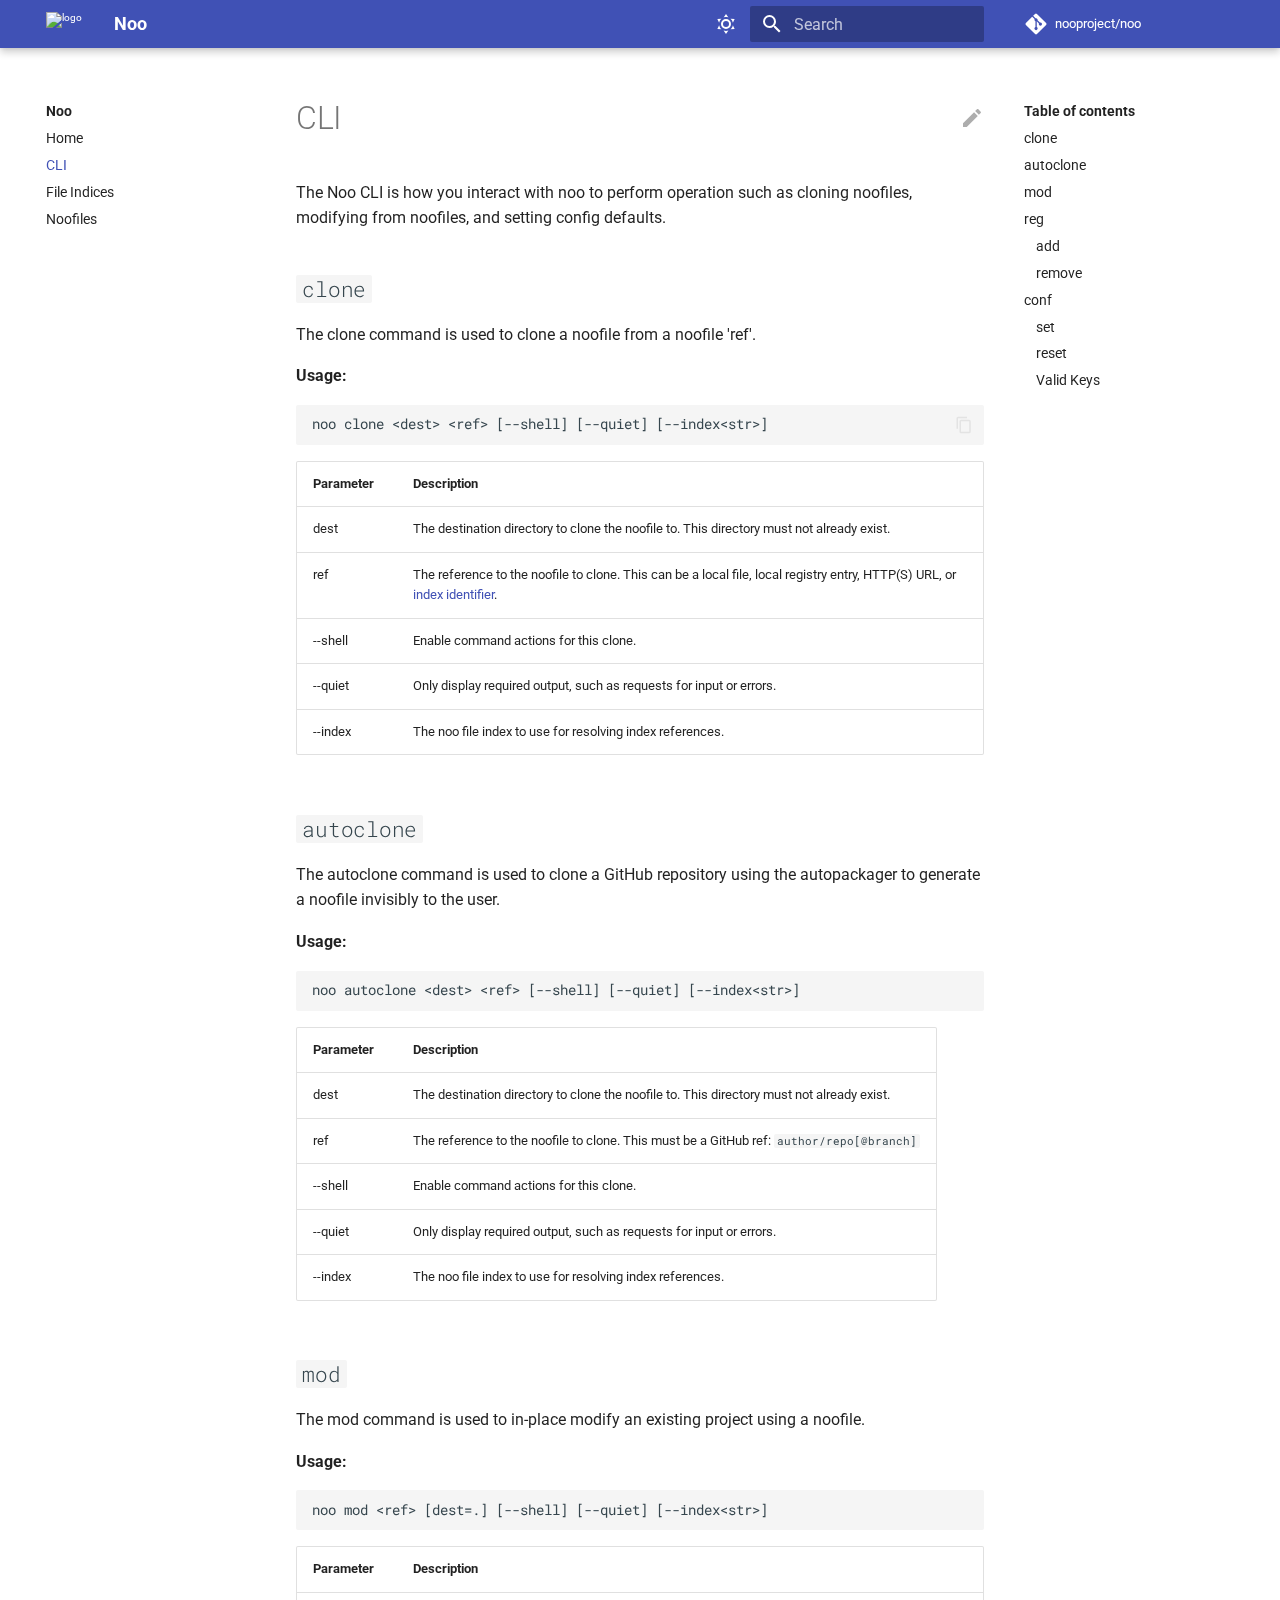
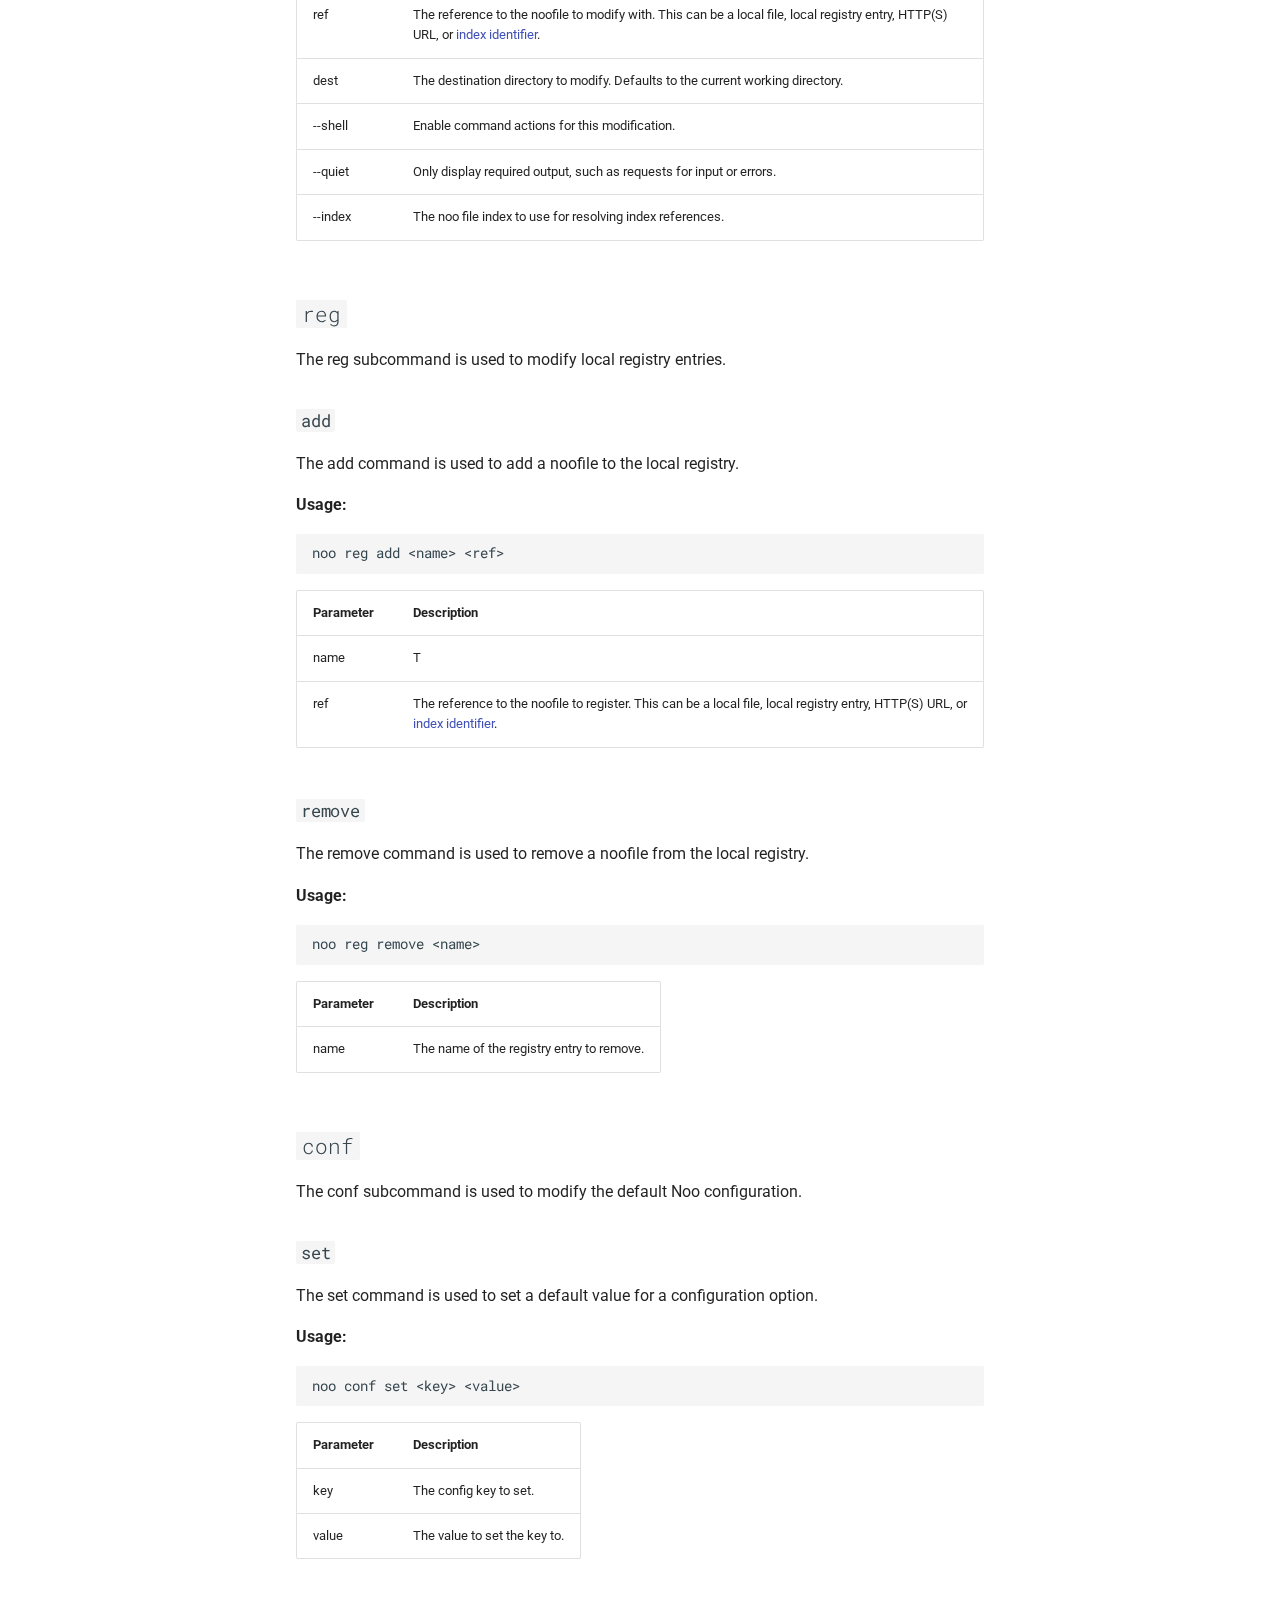
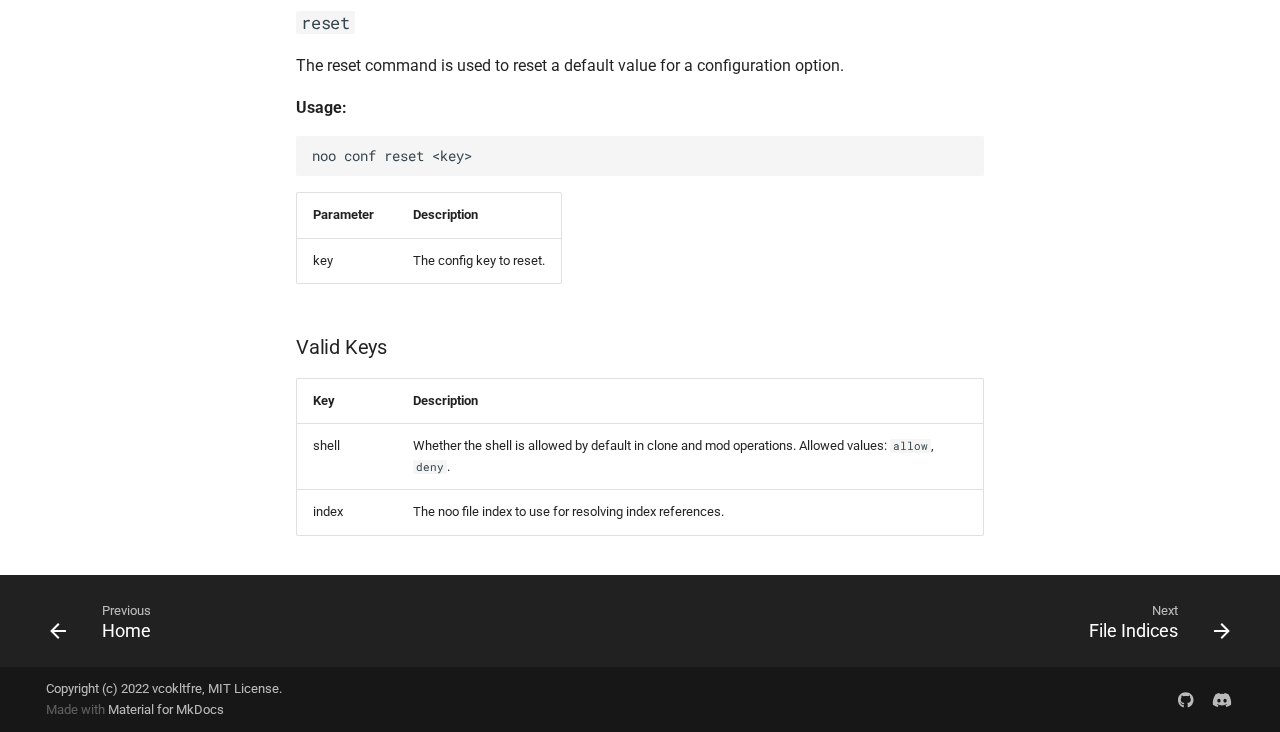
==== cli/index.html @ 7c22ee0c "Deployed 2286187 with MkDocs version: 1.3.0" ====
<!doctype html>
<html lang="en" class="no-js">
  <head>
    
      <meta charset="utf-8">
      <meta name="viewport" content="width=device-width,initial-scale=1">
      
        <meta name="description" content="Easily create new projects from template repositories.">
      
      
      
        <link rel="canonical" href="https://nooproject.dev/cli/">
      
      <link rel="icon" href="../assets/noo.png">
      <meta name="generator" content="mkdocs-1.3.0, mkdocs-material-8.2.13">
    
    
      
        <title>CLI - Noo</title>
      
    
    
      <link rel="stylesheet" href="../assets/stylesheets/main.e411adfe.min.css">
      
        
        <link rel="stylesheet" href="../assets/stylesheets/palette.cc9b2e1e.min.css">
        
      
    
    
    
      
        
        
        <link rel="preconnect" href="https://fonts.gstatic.com" crossorigin>
        <link rel="stylesheet" href="https://fonts.googleapis.com/css?family=Roboto:300,300i,400,400i,700,700i%7CRoboto+Mono:400,400i,700,700i&display=fallback">
        <style>:root{--md-text-font:"Roboto";--md-code-font:"Roboto Mono"}</style>
      
    
    
      <link rel="stylesheet" href="../styles/light.css">
    
      <link rel="stylesheet" href="../styles/dark.css">
    
      <link rel="stylesheet" href="../styles/common.css">
    
    <script>__md_scope=new URL("..",location),__md_get=(e,_=localStorage,t=__md_scope)=>JSON.parse(_.getItem(t.pathname+"."+e)),__md_set=(e,_,t=localStorage,a=__md_scope)=>{try{t.setItem(a.pathname+"."+e,JSON.stringify(_))}catch(e){}}</script>
    
      

    
    
  </head>
  
  
    
    
      
    
    
    
    
    <body dir="ltr" data-md-color-scheme="light" data-md-color-primary="" data-md-color-accent="">
  
    
    
      <script>var palette=__md_get("__palette");if(palette&&"object"==typeof palette.color)for(var key of Object.keys(palette.color))document.body.setAttribute("data-md-color-"+key,palette.color[key])</script>
    
    <input class="md-toggle" data-md-toggle="drawer" type="checkbox" id="__drawer" autocomplete="off">
    <input class="md-toggle" data-md-toggle="search" type="checkbox" id="__search" autocomplete="off">
    <label class="md-overlay" for="__drawer"></label>
    <div data-md-component="skip">
      
        
        <a href="#cli" class="md-skip">
          Skip to content
        </a>
      
    </div>
    <div data-md-component="announce">
      
    </div>
    
    
      

<header class="md-header" data-md-component="header">
  <nav class="md-header__inner md-grid" aria-label="Header">
    <a href=".." title="Noo" class="md-header__button md-logo" aria-label="Noo" data-md-component="logo">
      
  <img src="../assets/noo.png" alt="logo">

    </a>
    <label class="md-header__button md-icon" for="__drawer">
      <svg xmlns="http://www.w3.org/2000/svg" viewBox="0 0 24 24"><path d="M3 6h18v2H3V6m0 5h18v2H3v-2m0 5h18v2H3v-2Z"/></svg>
    </label>
    <div class="md-header__title" data-md-component="header-title">
      <div class="md-header__ellipsis">
        <div class="md-header__topic">
          <span class="md-ellipsis">
            Noo
          </span>
        </div>
        <div class="md-header__topic" data-md-component="header-topic">
          <span class="md-ellipsis">
            
              CLI
            
          </span>
        </div>
      </div>
    </div>
    
      <form class="md-header__option" data-md-component="palette">
        
          
          
          <input class="md-option" data-md-color-media="(prefers-color-scheme: light)" data-md-color-scheme="light" data-md-color-primary="" data-md-color-accent=""  aria-label="Light Mode"  type="radio" name="__palette" id="__palette_1">
          
            <label class="md-header__button md-icon" title="Light Mode" for="__palette_2" hidden>
              <svg xmlns="http://www.w3.org/2000/svg" viewBox="0 0 24 24"><path d="M12 7a5 5 0 0 1 5 5 5 5 0 0 1-5 5 5 5 0 0 1-5-5 5 5 0 0 1 5-5m0 2a3 3 0 0 0-3 3 3 3 0 0 0 3 3 3 3 0 0 0 3-3 3 3 0 0 0-3-3m0-7 2.39 3.42C13.65 5.15 12.84 5 12 5c-.84 0-1.65.15-2.39.42L12 2M3.34 7l4.16-.35A7.2 7.2 0 0 0 5.94 8.5c-.44.74-.69 1.5-.83 2.29L3.34 7m.02 10 1.76-3.77a7.131 7.131 0 0 0 2.38 4.14L3.36 17M20.65 7l-1.77 3.79a7.023 7.023 0 0 0-2.38-4.15l4.15.36m-.01 10-4.14.36c.59-.51 1.12-1.14 1.54-1.86.42-.73.69-1.5.83-2.29L20.64 17M12 22l-2.41-3.44c.74.27 1.55.44 2.41.44.82 0 1.63-.17 2.37-.44L12 22Z"/></svg>
            </label>
          
        
          
          
          <input class="md-option" data-md-color-media="(prefers-color-scheme: dark)" data-md-color-scheme="dark" data-md-color-primary="" data-md-color-accent=""  aria-label="Dark Mode"  type="radio" name="__palette" id="__palette_2">
          
            <label class="md-header__button md-icon" title="Dark Mode" for="__palette_1" hidden>
              <svg xmlns="http://www.w3.org/2000/svg" viewBox="0 0 24 24"><path d="m17.75 4.09-2.53 1.94.91 3.06-2.63-1.81-2.63 1.81.91-3.06-2.53-1.94L12.44 4l1.06-3 1.06 3 3.19.09m3.5 6.91-1.64 1.25.59 1.98-1.7-1.17-1.7 1.17.59-1.98L15.75 11l2.06-.05L18.5 9l.69 1.95 2.06.05m-2.28 4.95c.83-.08 1.72 1.1 1.19 1.85-.32.45-.66.87-1.08 1.27C15.17 23 8.84 23 4.94 19.07c-3.91-3.9-3.91-10.24 0-14.14.4-.4.82-.76 1.27-1.08.75-.53 1.93.36 1.85 1.19-.27 2.86.69 5.83 2.89 8.02a9.96 9.96 0 0 0 8.02 2.89m-1.64 2.02a12.08 12.08 0 0 1-7.8-3.47c-2.17-2.19-3.33-5-3.49-7.82-2.81 3.14-2.7 7.96.31 10.98 3.02 3.01 7.84 3.12 10.98.31Z"/></svg>
            </label>
          
        
      </form>
    
    
    
      <label class="md-header__button md-icon" for="__search">
        <svg xmlns="http://www.w3.org/2000/svg" viewBox="0 0 24 24"><path d="M9.5 3A6.5 6.5 0 0 1 16 9.5c0 1.61-.59 3.09-1.56 4.23l.27.27h.79l5 5-1.5 1.5-5-5v-.79l-.27-.27A6.516 6.516 0 0 1 9.5 16 6.5 6.5 0 0 1 3 9.5 6.5 6.5 0 0 1 9.5 3m0 2C7 5 5 7 5 9.5S7 14 9.5 14 14 12 14 9.5 12 5 9.5 5Z"/></svg>
      </label>
      <div class="md-search" data-md-component="search" role="dialog">
  <label class="md-search__overlay" for="__search"></label>
  <div class="md-search__inner" role="search">
    <form class="md-search__form" name="search">
      <input type="text" class="md-search__input" name="query" aria-label="Search" placeholder="Search" autocapitalize="off" autocorrect="off" autocomplete="off" spellcheck="false" data-md-component="search-query" required>
      <label class="md-search__icon md-icon" for="__search">
        <svg xmlns="http://www.w3.org/2000/svg" viewBox="0 0 24 24"><path d="M9.5 3A6.5 6.5 0 0 1 16 9.5c0 1.61-.59 3.09-1.56 4.23l.27.27h.79l5 5-1.5 1.5-5-5v-.79l-.27-.27A6.516 6.516 0 0 1 9.5 16 6.5 6.5 0 0 1 3 9.5 6.5 6.5 0 0 1 9.5 3m0 2C7 5 5 7 5 9.5S7 14 9.5 14 14 12 14 9.5 12 5 9.5 5Z"/></svg>
        <svg xmlns="http://www.w3.org/2000/svg" viewBox="0 0 24 24"><path d="M20 11v2H8l5.5 5.5-1.42 1.42L4.16 12l7.92-7.92L13.5 5.5 8 11h12Z"/></svg>
      </label>
      <nav class="md-search__options" aria-label="Search">
        
        <button type="reset" class="md-search__icon md-icon" aria-label="Clear" tabindex="-1">
          <svg xmlns="http://www.w3.org/2000/svg" viewBox="0 0 24 24"><path d="M19 6.41 17.59 5 12 10.59 6.41 5 5 6.41 10.59 12 5 17.59 6.41 19 12 13.41 17.59 19 19 17.59 13.41 12 19 6.41Z"/></svg>
        </button>
      </nav>
      
    </form>
    <div class="md-search__output">
      <div class="md-search__scrollwrap" data-md-scrollfix>
        <div class="md-search-result" data-md-component="search-result">
          <div class="md-search-result__meta">
            Initializing search
          </div>
          <ol class="md-search-result__list"></ol>
        </div>
      </div>
    </div>
  </div>
</div>
    
    
      <div class="md-header__source">
        <a href="https://github.com/nooproject/noo" title="Go to repository" class="md-source" data-md-component="source">
  <div class="md-source__icon md-icon">
    
    <svg xmlns="http://www.w3.org/2000/svg" viewBox="0 0 448 512"><!--! Font Awesome Free 6.1.1 by @fontawesome - https://fontawesome.com License - https://fontawesome.com/license/free (Icons: CC BY 4.0, Fonts: SIL OFL 1.1, Code: MIT License) Copyright 2022 Fonticons, Inc.--><path d="M439.55 236.05 244 40.45a28.87 28.87 0 0 0-40.81 0l-40.66 40.63 51.52 51.52c27.06-9.14 52.68 16.77 43.39 43.68l49.66 49.66c34.23-11.8 61.18 31 35.47 56.69-26.49 26.49-70.21-2.87-56-37.34L240.22 199v121.85c25.3 12.54 22.26 41.85 9.08 55a34.34 34.34 0 0 1-48.55 0c-17.57-17.6-11.07-46.91 11.25-56v-123c-20.8-8.51-24.6-30.74-18.64-45L142.57 101 8.45 235.14a28.86 28.86 0 0 0 0 40.81l195.61 195.6a28.86 28.86 0 0 0 40.8 0l194.69-194.69a28.86 28.86 0 0 0 0-40.81z"/></svg>
  </div>
  <div class="md-source__repository">
    nooproject/noo
  </div>
</a>
      </div>
    
  </nav>
  
</header>
    
    <div class="md-container" data-md-component="container">
      
      
        
          
        
      
      <main class="md-main" data-md-component="main">
        <div class="md-main__inner md-grid">
          
            
              
              <div class="md-sidebar md-sidebar--primary" data-md-component="sidebar" data-md-type="navigation" >
                <div class="md-sidebar__scrollwrap">
                  <div class="md-sidebar__inner">
                    


<nav class="md-nav md-nav--primary" aria-label="Navigation" data-md-level="0">
  <label class="md-nav__title" for="__drawer">
    <a href=".." title="Noo" class="md-nav__button md-logo" aria-label="Noo" data-md-component="logo">
      
  <img src="../assets/noo.png" alt="logo">

    </a>
    Noo
  </label>
  
    <div class="md-nav__source">
      <a href="https://github.com/nooproject/noo" title="Go to repository" class="md-source" data-md-component="source">
  <div class="md-source__icon md-icon">
    
    <svg xmlns="http://www.w3.org/2000/svg" viewBox="0 0 448 512"><!--! Font Awesome Free 6.1.1 by @fontawesome - https://fontawesome.com License - https://fontawesome.com/license/free (Icons: CC BY 4.0, Fonts: SIL OFL 1.1, Code: MIT License) Copyright 2022 Fonticons, Inc.--><path d="M439.55 236.05 244 40.45a28.87 28.87 0 0 0-40.81 0l-40.66 40.63 51.52 51.52c27.06-9.14 52.68 16.77 43.39 43.68l49.66 49.66c34.23-11.8 61.18 31 35.47 56.69-26.49 26.49-70.21-2.87-56-37.34L240.22 199v121.85c25.3 12.54 22.26 41.85 9.08 55a34.34 34.34 0 0 1-48.55 0c-17.57-17.6-11.07-46.91 11.25-56v-123c-20.8-8.51-24.6-30.74-18.64-45L142.57 101 8.45 235.14a28.86 28.86 0 0 0 0 40.81l195.61 195.6a28.86 28.86 0 0 0 40.8 0l194.69-194.69a28.86 28.86 0 0 0 0-40.81z"/></svg>
  </div>
  <div class="md-source__repository">
    nooproject/noo
  </div>
</a>
    </div>
  
  <ul class="md-nav__list" data-md-scrollfix>
    
      
      
      

  
  
  
    <li class="md-nav__item">
      <a href=".." class="md-nav__link">
        Home
      </a>
    </li>
  

    
      
      
      

  
  
    
  
  
    <li class="md-nav__item md-nav__item--active">
      
      <input class="md-nav__toggle md-toggle" data-md-toggle="toc" type="checkbox" id="__toc">
      
      
        
      
      
        <label class="md-nav__link md-nav__link--active" for="__toc">
          CLI
          <span class="md-nav__icon md-icon"></span>
        </label>
      
      <a href="./" class="md-nav__link md-nav__link--active">
        CLI
      </a>
      
        

<nav class="md-nav md-nav--secondary" aria-label="Table of contents">
  
  
  
    
  
  
    <label class="md-nav__title" for="__toc">
      <span class="md-nav__icon md-icon"></span>
      Table of contents
    </label>
    <ul class="md-nav__list" data-md-component="toc" data-md-scrollfix>
      
        <li class="md-nav__item">
  <a href="#clone" class="md-nav__link">
    clone
  </a>
  
</li>
      
        <li class="md-nav__item">
  <a href="#autoclone" class="md-nav__link">
    autoclone
  </a>
  
</li>
      
        <li class="md-nav__item">
  <a href="#mod" class="md-nav__link">
    mod
  </a>
  
</li>
      
        <li class="md-nav__item">
  <a href="#reg" class="md-nav__link">
    reg
  </a>
  
    <nav class="md-nav" aria-label="reg">
      <ul class="md-nav__list">
        
          <li class="md-nav__item">
  <a href="#add" class="md-nav__link">
    add
  </a>
  
</li>
        
          <li class="md-nav__item">
  <a href="#remove" class="md-nav__link">
    remove
  </a>
  
</li>
        
      </ul>
    </nav>
  
</li>
      
        <li class="md-nav__item">
  <a href="#conf" class="md-nav__link">
    conf
  </a>
  
    <nav class="md-nav" aria-label="conf">
      <ul class="md-nav__list">
        
          <li class="md-nav__item">
  <a href="#set" class="md-nav__link">
    set
  </a>
  
</li>
        
          <li class="md-nav__item">
  <a href="#reset" class="md-nav__link">
    reset
  </a>
  
</li>
        
          <li class="md-nav__item">
  <a href="#valid-keys" class="md-nav__link">
    Valid Keys
  </a>
  
</li>
        
      </ul>
    </nav>
  
</li>
      
    </ul>
  
</nav>
      
    </li>
  

    
      
      
      

  
  
  
    <li class="md-nav__item">
      <a href="../indices/" class="md-nav__link">
        File Indices
      </a>
    </li>
  

    
      
      
      

  
  
  
    <li class="md-nav__item">
      <a href="../noofile/" class="md-nav__link">
        Noofiles
      </a>
    </li>
  

    
  </ul>
</nav>
                  </div>
                </div>
              </div>
            
            
              
              <div class="md-sidebar md-sidebar--secondary" data-md-component="sidebar" data-md-type="toc" >
                <div class="md-sidebar__scrollwrap">
                  <div class="md-sidebar__inner">
                    

<nav class="md-nav md-nav--secondary" aria-label="Table of contents">
  
  
  
    
  
  
    <label class="md-nav__title" for="__toc">
      <span class="md-nav__icon md-icon"></span>
      Table of contents
    </label>
    <ul class="md-nav__list" data-md-component="toc" data-md-scrollfix>
      
        <li class="md-nav__item">
  <a href="#clone" class="md-nav__link">
    clone
  </a>
  
</li>
      
        <li class="md-nav__item">
  <a href="#autoclone" class="md-nav__link">
    autoclone
  </a>
  
</li>
      
        <li class="md-nav__item">
  <a href="#mod" class="md-nav__link">
    mod
  </a>
  
</li>
      
        <li class="md-nav__item">
  <a href="#reg" class="md-nav__link">
    reg
  </a>
  
    <nav class="md-nav" aria-label="reg">
      <ul class="md-nav__list">
        
          <li class="md-nav__item">
  <a href="#add" class="md-nav__link">
    add
  </a>
  
</li>
        
          <li class="md-nav__item">
  <a href="#remove" class="md-nav__link">
    remove
  </a>
  
</li>
        
      </ul>
    </nav>
  
</li>
      
        <li class="md-nav__item">
  <a href="#conf" class="md-nav__link">
    conf
  </a>
  
    <nav class="md-nav" aria-label="conf">
      <ul class="md-nav__list">
        
          <li class="md-nav__item">
  <a href="#set" class="md-nav__link">
    set
  </a>
  
</li>
        
          <li class="md-nav__item">
  <a href="#reset" class="md-nav__link">
    reset
  </a>
  
</li>
        
          <li class="md-nav__item">
  <a href="#valid-keys" class="md-nav__link">
    Valid Keys
  </a>
  
</li>
        
      </ul>
    </nav>
  
</li>
      
    </ul>
  
</nav>
                  </div>
                </div>
              </div>
            
          
          <div class="md-content" data-md-component="content">
            <article class="md-content__inner md-typeset">
              
                
  <a href="https://github.com/nooproject/noo/edit/master/docs/cli.md" title="Edit this page" class="md-content__button md-icon">
    <svg xmlns="http://www.w3.org/2000/svg" viewBox="0 0 24 24"><path d="M20.71 7.04c.39-.39.39-1.04 0-1.41l-2.34-2.34c-.37-.39-1.02-.39-1.41 0l-1.84 1.83 3.75 3.75M3 17.25V21h3.75L17.81 9.93l-3.75-3.75L3 17.25Z"/></svg>
  </a>



<h1 id="cli">CLI<a class="headerlink" href="#cli" title="Permanent link">&para;</a></h1>
<p>The Noo CLI is how you interact with noo to perform operation such as cloning noofiles, modifying from noofiles, and setting config defaults.</p>
<h2 id="clone"><code>clone</code><a class="headerlink" href="#clone" title="Permanent link">&para;</a></h2>
<p>The clone command is used to clone a noofile from a noofile 'ref'.</p>
<p><strong>Usage:</strong></p>
<div class="highlight"><pre><span></span><code>noo clone &lt;dest&gt; &lt;ref&gt; [--shell] [--quiet] [--index&lt;str&gt;]
</code></pre></div>
<table>
<thead>
<tr>
<th>Parameter</th>
<th>Description</th>
</tr>
</thead>
<tbody>
<tr>
<td>dest</td>
<td>The destination directory to clone the noofile to. This directory must not already exist.</td>
</tr>
<tr>
<td>ref</td>
<td>The reference to the noofile to clone. This can be a local file, local registry entry, HTTP(S) URL, or <a href="../indices/">index identifier</a>.</td>
</tr>
<tr>
<td>--shell</td>
<td>Enable command actions for this clone.</td>
</tr>
<tr>
<td>--quiet</td>
<td>Only display required output, such as requests for input or errors.</td>
</tr>
<tr>
<td>--index</td>
<td>The noo file index to use for resolving index references.</td>
</tr>
</tbody>
</table>
<h2 id="autoclone"><code>autoclone</code><a class="headerlink" href="#autoclone" title="Permanent link">&para;</a></h2>
<p>The autoclone command is used to clone a GitHub repository using the autopackager to generate a noofile invisibly to the user.</p>
<p><strong>Usage:</strong></p>
<div class="highlight"><pre><span></span><code>noo autoclone &lt;dest&gt; &lt;ref&gt; [--shell] [--quiet] [--index&lt;str&gt;]
</code></pre></div>
<table>
<thead>
<tr>
<th>Parameter</th>
<th>Description</th>
</tr>
</thead>
<tbody>
<tr>
<td>dest</td>
<td>The destination directory to clone the noofile to. This directory must not already exist.</td>
</tr>
<tr>
<td>ref</td>
<td>The reference to the noofile to clone. This must be a GitHub ref: <code>author/repo[@branch]</code></td>
</tr>
<tr>
<td>--shell</td>
<td>Enable command actions for this clone.</td>
</tr>
<tr>
<td>--quiet</td>
<td>Only display required output, such as requests for input or errors.</td>
</tr>
<tr>
<td>--index</td>
<td>The noo file index to use for resolving index references.</td>
</tr>
</tbody>
</table>
<h2 id="mod"><code>mod</code><a class="headerlink" href="#mod" title="Permanent link">&para;</a></h2>
<p>The mod command is used to in-place modify an existing project using a noofile.</p>
<p><strong>Usage:</strong></p>
<div class="highlight"><pre><span></span><code>noo mod &lt;ref&gt; [dest=.] [--shell] [--quiet] [--index&lt;str&gt;]
</code></pre></div>
<table>
<thead>
<tr>
<th>Parameter</th>
<th>Description</th>
</tr>
</thead>
<tbody>
<tr>
<td>ref</td>
<td>The reference to the noofile to modify with. This can be a local file, local registry entry, HTTP(S) URL, or <a href="../indices/">index identifier</a>.</td>
</tr>
<tr>
<td>dest</td>
<td>The destination directory to modify. Defaults to the current working directory.</td>
</tr>
<tr>
<td>--shell</td>
<td>Enable command actions for this modification.</td>
</tr>
<tr>
<td>--quiet</td>
<td>Only display required output, such as requests for input or errors.</td>
</tr>
<tr>
<td>--index</td>
<td>The noo file index to use for resolving index references.</td>
</tr>
</tbody>
</table>
<h2 id="reg"><code>reg</code><a class="headerlink" href="#reg" title="Permanent link">&para;</a></h2>
<p>The reg subcommand is used to modify local registry entries.</p>
<h3 id="add"><code>add</code><a class="headerlink" href="#add" title="Permanent link">&para;</a></h3>
<p>The add command is used to add a noofile to the local registry.</p>
<p><strong>Usage:</strong></p>
<div class="highlight"><pre><span></span><code>noo reg add &lt;name&gt; &lt;ref&gt;
</code></pre></div>
<table>
<thead>
<tr>
<th>Parameter</th>
<th>Description</th>
</tr>
</thead>
<tbody>
<tr>
<td>name</td>
<td>T</td>
</tr>
<tr>
<td>ref</td>
<td>The reference to the noofile to register. This can be a local file, local registry entry, HTTP(S) URL, or <a href="../indices/">index identifier</a>.</td>
</tr>
</tbody>
</table>
<h3 id="remove"><code>remove</code><a class="headerlink" href="#remove" title="Permanent link">&para;</a></h3>
<p>The remove command is used to remove a noofile from the local registry.</p>
<p><strong>Usage:</strong></p>
<div class="highlight"><pre><span></span><code>noo reg remove &lt;name&gt;
</code></pre></div>
<table>
<thead>
<tr>
<th>Parameter</th>
<th>Description</th>
</tr>
</thead>
<tbody>
<tr>
<td>name</td>
<td>The name of the registry entry to remove.</td>
</tr>
</tbody>
</table>
<h2 id="conf"><code>conf</code><a class="headerlink" href="#conf" title="Permanent link">&para;</a></h2>
<p>The conf subcommand is used to modify the default Noo configuration.</p>
<h3 id="set"><code>set</code><a class="headerlink" href="#set" title="Permanent link">&para;</a></h3>
<p>The set command is used to set a default value for a configuration option.</p>
<p><strong>Usage:</strong></p>
<div class="highlight"><pre><span></span><code>noo conf set &lt;key&gt; &lt;value&gt;
</code></pre></div>
<table>
<thead>
<tr>
<th>Parameter</th>
<th>Description</th>
</tr>
</thead>
<tbody>
<tr>
<td>key</td>
<td>The config key to set.</td>
</tr>
<tr>
<td>value</td>
<td>The value to set the key to.</td>
</tr>
</tbody>
</table>
<h3 id="reset"><code>reset</code><a class="headerlink" href="#reset" title="Permanent link">&para;</a></h3>
<p>The reset command is used to reset a default value for a configuration option.</p>
<p><strong>Usage:</strong></p>
<div class="highlight"><pre><span></span><code>noo conf reset &lt;key&gt;
</code></pre></div>
<table>
<thead>
<tr>
<th>Parameter</th>
<th>Description</th>
</tr>
</thead>
<tbody>
<tr>
<td>key</td>
<td>The config key to reset.</td>
</tr>
</tbody>
</table>
<h3 id="valid-keys">Valid Keys<a class="headerlink" href="#valid-keys" title="Permanent link">&para;</a></h3>
<table>
<thead>
<tr>
<th>Key</th>
<th>Description</th>
</tr>
</thead>
<tbody>
<tr>
<td>shell</td>
<td>Whether the shell is allowed by default in clone and mod operations. Allowed values: <code>allow</code>, <code>deny</code>.</td>
</tr>
<tr>
<td>index</td>
<td>The noo file index to use for resolving index references.</td>
</tr>
</tbody>
</table>

              
            </article>
          </div>
        </div>
        
      </main>
      
        <footer class="md-footer">
  
    <nav class="md-footer__inner md-grid" aria-label="Footer">
      
        
        <a href=".." class="md-footer__link md-footer__link--prev" aria-label="Previous: Home" rel="prev">
          <div class="md-footer__button md-icon">
            <svg xmlns="http://www.w3.org/2000/svg" viewBox="0 0 24 24"><path d="M20 11v2H8l5.5 5.5-1.42 1.42L4.16 12l7.92-7.92L13.5 5.5 8 11h12Z"/></svg>
          </div>
          <div class="md-footer__title">
            <div class="md-ellipsis">
              <span class="md-footer__direction">
                Previous
              </span>
              Home
            </div>
          </div>
        </a>
      
      
        
        <a href="../indices/" class="md-footer__link md-footer__link--next" aria-label="Next: File Indices" rel="next">
          <div class="md-footer__title">
            <div class="md-ellipsis">
              <span class="md-footer__direction">
                Next
              </span>
              File Indices
            </div>
          </div>
          <div class="md-footer__button md-icon">
            <svg xmlns="http://www.w3.org/2000/svg" viewBox="0 0 24 24"><path d="M4 11v2h12l-5.5 5.5 1.42 1.42L19.84 12l-7.92-7.92L10.5 5.5 16 11H4Z"/></svg>
          </div>
        </a>
      
    </nav>
  
  <div class="md-footer-meta md-typeset">
    <div class="md-footer-meta__inner md-grid">
      <div class="md-copyright">
  
    <div class="md-copyright__highlight">
      Copyright (c) 2022 vcokltfre, MIT License.
    </div>
  
  
    Made with
    <a href="https://squidfunk.github.io/mkdocs-material/" target="_blank" rel="noopener">
      Material for MkDocs
    </a>
  
</div>
      
        <div class="md-social">
  
    
    
      
      
    
    <a href="https://github.com/nooproject/noo" target="_blank" rel="noopener" title="github.com" class="md-social__link">
      <svg xmlns="http://www.w3.org/2000/svg" viewBox="0 0 496 512"><!--! Font Awesome Free 6.1.1 by @fontawesome - https://fontawesome.com License - https://fontawesome.com/license/free (Icons: CC BY 4.0, Fonts: SIL OFL 1.1, Code: MIT License) Copyright 2022 Fonticons, Inc.--><path d="M165.9 397.4c0 2-2.3 3.6-5.2 3.6-3.3.3-5.6-1.3-5.6-3.6 0-2 2.3-3.6 5.2-3.6 3-.3 5.6 1.3 5.6 3.6zm-31.1-4.5c-.7 2 1.3 4.3 4.3 4.9 2.6 1 5.6 0 6.2-2s-1.3-4.3-4.3-5.2c-2.6-.7-5.5.3-6.2 2.3zm44.2-1.7c-2.9.7-4.9 2.6-4.6 4.9.3 2 2.9 3.3 5.9 2.6 2.9-.7 4.9-2.6 4.6-4.6-.3-1.9-3-3.2-5.9-2.9zM244.8 8C106.1 8 0 113.3 0 252c0 110.9 69.8 205.8 169.5 239.2 12.8 2.3 17.3-5.6 17.3-12.1 0-6.2-.3-40.4-.3-61.4 0 0-70 15-84.7-29.8 0 0-11.4-29.1-27.8-36.6 0 0-22.9-15.7 1.6-15.4 0 0 24.9 2 38.6 25.8 21.9 38.6 58.6 27.5 72.9 20.9 2.3-16 8.8-27.1 16-33.7-55.9-6.2-112.3-14.3-112.3-110.5 0-27.5 7.6-41.3 23.6-58.9-2.6-6.5-11.1-33.3 2.6-67.9 20.9-6.5 69 27 69 27 20-5.6 41.5-8.5 62.8-8.5s42.8 2.9 62.8 8.5c0 0 48.1-33.6 69-27 13.7 34.7 5.2 61.4 2.6 67.9 16 17.7 25.8 31.5 25.8 58.9 0 96.5-58.9 104.2-114.8 110.5 9.2 7.9 17 22.9 17 46.4 0 33.7-.3 75.4-.3 83.6 0 6.5 4.6 14.4 17.3 12.1C428.2 457.8 496 362.9 496 252 496 113.3 383.5 8 244.8 8zM97.2 352.9c-1.3 1-1 3.3.7 5.2 1.6 1.6 3.9 2.3 5.2 1 1.3-1 1-3.3-.7-5.2-1.6-1.6-3.9-2.3-5.2-1zm-10.8-8.1c-.7 1.3.3 2.9 2.3 3.9 1.6 1 3.6.7 4.3-.7.7-1.3-.3-2.9-2.3-3.9-2-.6-3.6-.3-4.3.7zm32.4 35.6c-1.6 1.3-1 4.3 1.3 6.2 2.3 2.3 5.2 2.6 6.5 1 1.3-1.3.7-4.3-1.3-6.2-2.2-2.3-5.2-2.6-6.5-1zm-11.4-14.7c-1.6 1-1.6 3.6 0 5.9 1.6 2.3 4.3 3.3 5.6 2.3 1.6-1.3 1.6-3.9 0-6.2-1.4-2.3-4-3.3-5.6-2z"/></svg>
    </a>
  
    
    
      
      
    
    <a href="https://discord.gg/zbMBkC3849" target="_blank" rel="noopener" title="discord.gg" class="md-social__link">
      <svg xmlns="http://www.w3.org/2000/svg" viewBox="0 0 640 512"><!--! Font Awesome Free 6.1.1 by @fontawesome - https://fontawesome.com License - https://fontawesome.com/license/free (Icons: CC BY 4.0, Fonts: SIL OFL 1.1, Code: MIT License) Copyright 2022 Fonticons, Inc.--><path d="M524.531 69.836a1.5 1.5 0 0 0-.764-.7A485.065 485.065 0 0 0 404.081 32.03a1.816 1.816 0 0 0-1.923.91 337.461 337.461 0 0 0-14.9 30.6 447.848 447.848 0 0 0-134.426 0 309.541 309.541 0 0 0-15.135-30.6 1.89 1.89 0 0 0-1.924-.91 483.689 483.689 0 0 0-119.688 37.107 1.712 1.712 0 0 0-.788.676C39.068 183.651 18.186 294.69 28.43 404.354a2.016 2.016 0 0 0 .765 1.375 487.666 487.666 0 0 0 146.825 74.189 1.9 1.9 0 0 0 2.063-.676A348.2 348.2 0 0 0 208.12 430.4a1.86 1.86 0 0 0-1.019-2.588 321.173 321.173 0 0 1-45.868-21.853 1.885 1.885 0 0 1-.185-3.126 251.047 251.047 0 0 0 9.109-7.137 1.819 1.819 0 0 1 1.9-.256c96.229 43.917 200.41 43.917 295.5 0a1.812 1.812 0 0 1 1.924.233 234.533 234.533 0 0 0 9.132 7.16 1.884 1.884 0 0 1-.162 3.126 301.407 301.407 0 0 1-45.89 21.83 1.875 1.875 0 0 0-1 2.611 391.055 391.055 0 0 0 30.014 48.815 1.864 1.864 0 0 0 2.063.7A486.048 486.048 0 0 0 610.7 405.729a1.882 1.882 0 0 0 .765-1.352c12.264-126.783-20.532-236.912-86.934-334.541ZM222.491 337.58c-28.972 0-52.844-26.587-52.844-59.239s23.409-59.241 52.844-59.241c29.665 0 53.306 26.82 52.843 59.239 0 32.654-23.41 59.241-52.843 59.241Zm195.38 0c-28.971 0-52.843-26.587-52.843-59.239s23.409-59.241 52.843-59.241c29.667 0 53.307 26.82 52.844 59.239 0 32.654-23.177 59.241-52.844 59.241Z"/></svg>
    </a>
  
</div>
      
    </div>
  </div>
</footer>
      
    </div>
    <div class="md-dialog" data-md-component="dialog">
      <div class="md-dialog__inner md-typeset"></div>
    </div>
    <script id="__config" type="application/json">{"base": "..", "features": [], "search": "../assets/javascripts/workers/search.2a1c317c.min.js", "translations": {"clipboard.copied": "Copied to clipboard", "clipboard.copy": "Copy to clipboard", "search.config.lang": "en", "search.config.pipeline": "trimmer, stopWordFilter", "search.config.separator": "[\\s\\-]+", "search.placeholder": "Search", "search.result.more.one": "1 more on this page", "search.result.more.other": "# more on this page", "search.result.none": "No matching documents", "search.result.one": "1 matching document", "search.result.other": "# matching documents", "search.result.placeholder": "Type to start searching", "search.result.term.missing": "Missing", "select.version.title": "Select version"}}</script>
    
    
      <script src="../assets/javascripts/bundle.ed9748b7.min.js"></script>
      
    
  </body>
</html>
---- assets/stylesheets/main.e411adfe.min.css ----
@charset "UTF-8";html{-webkit-text-size-adjust:none;-moz-text-size-adjust:none;-ms-text-size-adjust:none;text-size-adjust:none;box-sizing:border-box}*,:after,:before{box-sizing:inherit}@media (prefers-reduced-motion){*,:after,:before{transition:none!important}}body{margin:0}a,button,input,label{-webkit-tap-highlight-color:transparent}a{color:inherit;text-decoration:none}hr{border:0;box-sizing:initial;display:block;height:.05rem;overflow:visible;padding:0}small{font-size:80%}sub,sup{line-height:1em}img{border-style:none}table{border-collapse:initial;border-spacing:0}td,th{font-weight:400;vertical-align:top}button{background:transparent;border:0;font-family:inherit;font-size:inherit;margin:0;padding:0}input{border:0;outline:none}:root{--md-default-fg-color:rgba(0,0,0,.87);--md-default-fg-color--light:rgba(0,0,0,.54);--md-default-fg-color--lighter:rgba(0,0,0,.32);--md-default-fg-color--lightest:rgba(0,0,0,.07);--md-default-bg-color:#fff;--md-default-bg-color--light:hsla(0,0%,100%,.7);--md-default-bg-color--lighter:hsla(0,0%,100%,.3);--md-default-bg-color--lightest:hsla(0,0%,100%,.12);--md-primary-fg-color:#4051b5;--md-primary-fg-color--light:#5d6cc0;--md-primary-fg-color--dark:#303fa1;--md-primary-bg-color:#fff;--md-primary-bg-color--light:hsla(0,0%,100%,.7);--md-accent-fg-color:#526cfe;--md-accent-fg-color--transparent:rgba(82,108,254,.1);--md-accent-bg-color:#fff;--md-accent-bg-color--light:hsla(0,0%,100%,.7);--md-shadow-z1:0 0.2rem 0.5rem rgba(0,0,0,.05),0 0 0.05rem rgba(0,0,0,.1);--md-shadow-z2:0 0.2rem 0.5rem rgba(0,0,0,.1),0 0 0.05rem rgba(0,0,0,.25);--md-shadow-z3:0 0.2rem 0.5rem rgba(0,0,0,.2),0 0 0.05rem rgba(0,0,0,.35)}:root>*{--md-code-fg-color:#36464e;--md-code-bg-color:#f5f5f5;--md-code-hl-color:rgba(255,255,0,.5);--md-code-hl-number-color:#d52a2a;--md-code-hl-special-color:#db1457;--md-code-hl-function-color:#a846b9;--md-code-hl-constant-color:#6e59d9;--md-code-hl-keyword-color:#3f6ec6;--md-code-hl-string-color:#1c7d4d;--md-code-hl-name-color:var(--md-code-fg-color);--md-code-hl-operator-color:var(--md-default-fg-color--light);--md-code-hl-punctuation-color:var(--md-default-fg-color--light);--md-code-hl-comment-color:var(--md-default-fg-color--light);--md-code-hl-generic-color:var(--md-default-fg-color--light);--md-code-hl-variable-color:var(--md-default-fg-color--light);--md-typeset-color:var(--md-default-fg-color);--md-typeset-a-color:var(--md-primary-fg-color);--md-typeset-mark-color:rgba(255,255,0,.5);--md-typeset-del-color:rgba(245,80,61,.15);--md-typeset-ins-color:rgba(11,213,112,.15);--md-typeset-kbd-color:#fafafa;--md-typeset-kbd-accent-color:#fff;--md-typeset-kbd-border-color:#b8b8b8;--md-typeset-table-color:rgba(0,0,0,.12);--md-admonition-fg-color:var(--md-default-fg-color);--md-admonition-bg-color:var(--md-default-bg-color);--md-footer-fg-color:#fff;--md-footer-fg-color--light:hsla(0,0%,100%,.7);--md-footer-fg-color--lighter:hsla(0,0%,100%,.3);--md-footer-bg-color:rgba(0,0,0,.87);--md-footer-bg-color--dark:rgba(0,0,0,.32)}.md-icon svg{fill:currentcolor;display:block;height:1.2rem;width:1.2rem}body{-webkit-font-smoothing:antialiased;-moz-osx-font-smoothing:grayscale;--md-text-font-family:var(--md-text-font,_),-apple-system,BlinkMacSystemFont,Helvetica,Arial,sans-serif;--md-code-font-family:var(--md-code-font,_),SFMono-Regular,Consolas,Menlo,monospace}body,input{font-feature-settings:"kern","liga";font-family:var(--md-text-font-family)}body,code,input,kbd,pre{color:var(--md-typeset-color)}code,kbd,pre{font-feature-settings:"kern";font-family:var(--md-code-font-family)}:root{--md-typeset-table-sort-icon:url('data:image/svg+xml;charset=utf-8,<svg xmlns="http://www.w3.org/2000/svg" viewBox="0 0 24 24"><path d="m18 21-4-4h3V7h-3l4-4 4 4h-3v10h3M2 19v-2h10v2M2 13v-2h7v2M2 7V5h4v2H2Z"/></svg>');--md-typeset-table-sort-icon--asc:url('data:image/svg+xml;charset=utf-8,<svg xmlns="http://www.w3.org/2000/svg" viewBox="0 0 24 24"><path d="M19 17h3l-4 4-4-4h3V3h2M2 17h10v2H2M6 5v2H2V5m0 6h7v2H2v-2Z"/></svg>');--md-typeset-table-sort-icon--desc:url('data:image/svg+xml;charset=utf-8,<svg xmlns="http://www.w3.org/2000/svg" viewBox="0 0 24 24"><path d="M19 7h3l-4-4-4 4h3v14h2M2 17h10v2H2M6 5v2H2V5m0 6h7v2H2v-2Z"/></svg>')}.md-typeset{-webkit-print-color-adjust:exact;-moz-print-color-adjust:exact;color-adjust:exact;font-size:.8rem;line-height:1.6}@media print{.md-typeset{font-size:.68rem}}.md-typeset blockquote,.md-typeset dl,.md-typeset figure,.md-typeset ol,.md-typeset pre,.md-typeset ul{margin-bottom:1em;margin-top:1em}.md-typeset h1{color:var(--md-default-fg-color--light);font-size:2em;line-height:1.3;margin:0 0 1.25em}.md-typeset h1,.md-typeset h2{font-weight:300;letter-spacing:-.01em}.md-typeset h2{font-size:1.5625em;line-height:1.4;margin:1.6em 0 .64em}.md-typeset h3{font-size:1.25em;font-weight:400;letter-spacing:-.01em;line-height:1.5;margin:1.6em 0 .8em}.md-typeset h2+h3{margin-top:.8em}.md-typeset h4{font-weight:700;letter-spacing:-.01em;margin:1em 0}.md-typeset h5,.md-typeset h6{color:var(--md-default-fg-color--light);font-size:.8em;font-weight:700;letter-spacing:-.01em;margin:1.25em 0}.md-typeset h5{text-transform:uppercase}.md-typeset hr{border-bottom:.05rem solid var(--md-default-fg-color--lightest);display:flow-root;margin:1.5em 0}.md-typeset a{color:var(--md-typeset-a-color);word-break:break-word}.md-typeset a,.md-typeset a:before{transition:color 125ms}.md-typeset a:focus,.md-typeset a:hover{color:var(--md-accent-fg-color)}.md-typeset a:focus code,.md-typeset a:hover code{background-color:var(--md-accent-fg-color--transparent)}.md-typeset a code{color:currentcolor;transition:background-color 125ms}.md-typeset a.focus-visible{outline-color:var(--md-accent-fg-color);outline-offset:.2rem}.md-typeset code,.md-typeset kbd,.md-typeset pre{color:var(--md-code-fg-color);direction:ltr}@media print{.md-typeset code,.md-typeset kbd,.md-typeset pre{white-space:pre-wrap}}.md-typeset code{background-color:var(--md-code-bg-color);border-radius:.1rem;-webkit-box-decoration-break:clone;box-decoration-break:clone;font-size:.85em;padding:0 .2941176471em;word-break:break-word}.md-typeset code:not(.focus-visible){-webkit-tap-highlight-color:transparent;outline:none}.md-typeset pre{display:flow-root;line-height:1.4;position:relative}.md-typeset pre>code{-webkit-box-decoration-break:slice;box-decoration-break:slice;box-shadow:none;display:block;margin:0;outline-color:var(--md-accent-fg-color);overflow:auto;padding:.7720588235em 1.1764705882em;scrollbar-color:var(--md-default-fg-color--lighter) transparent;scrollbar-width:thin;touch-action:auto;word-break:normal}.md-typeset pre>code:hover{scrollbar-color:var(--md-accent-fg-color) transparent}.md-typeset pre>code::-webkit-scrollbar{height:.2rem;width:.2rem}.md-typeset pre>code::-webkit-scrollbar-thumb{background-color:var(--md-default-fg-color--lighter)}.md-typeset pre>code::-webkit-scrollbar-thumb:hover{background-color:var(--md-accent-fg-color)}.md-typeset kbd{background-color:var(--md-typeset-kbd-color);border-radius:.1rem;box-shadow:0 .1rem 0 .05rem var(--md-typeset-kbd-border-color),0 .1rem 0 var(--md-typeset-kbd-border-color),0 -.1rem .2rem var(--md-typeset-kbd-accent-color) inset;color:var(--md-default-fg-color);display:inline-block;font-size:.75em;padding:0 .6666666667em;vertical-align:text-top;word-break:break-word}.md-typeset mark{background-color:var(--md-typeset-mark-color);-webkit-box-decoration-break:clone;box-decoration-break:clone;color:inherit;word-break:break-word}.md-typeset abbr{border-bottom:.05rem dotted var(--md-default-fg-color--light);cursor:help;text-decoration:none}@media (hover:none){.md-typeset abbr{position:relative}.md-typeset abbr[title]:-webkit-any(:focus,:hover):after{background-color:var(--md-default-fg-color);border-radius:.1rem;box-shadow:var(--md-shadow-z3);color:var(--md-default-bg-color);content:attr(title);display:inline-block;font-size:.7rem;margin-top:2em;max-width:80%;min-width:-webkit-max-content;min-width:max-content;padding:.2rem .3rem;position:absolute;width:auto}.md-typeset abbr[title]:-moz-any(:focus,:hover):after{background-color:var(--md-default-fg-color);border-radius:.1rem;box-shadow:var(--md-shadow-z3);color:var(--md-default-bg-color);content:attr(title);display:inline-block;font-size:.7rem;margin-top:2em;max-width:80%;min-width:-moz-max-content;min-width:max-content;padding:.2rem .3rem;position:absolute;width:auto}[dir=ltr] .md-typeset abbr[title]:-webkit-any(:focus,:hover):after{left:0}[dir=ltr] .md-typeset abbr[title]:-moz-any(:focus,:hover):after{left:0}[dir=ltr] .md-typeset abbr[title]:is(:focus,:hover):after{left:0}[dir=rtl] .md-typeset abbr[title]:-webkit-any(:focus,:hover):after{right:0}[dir=rtl] .md-typeset abbr[title]:-moz-any(:focus,:hover):after{right:0}[dir=rtl] .md-typeset abbr[title]:is(:focus,:hover):after{right:0}.md-typeset abbr[title]:is(:focus,:hover):after{background-color:var(--md-default-fg-color);border-radius:.1rem;box-shadow:var(--md-shadow-z3);color:var(--md-default-bg-color);content:attr(title);display:inline-block;font-size:.7rem;margin-top:2em;max-width:80%;min-width:-webkit-max-content;min-width:-moz-max-content;min-width:max-content;padding:.2rem .3rem;position:absolute;width:auto}}.md-typeset small{opacity:.75}[dir=ltr] .md-typeset sub,[dir=ltr] .md-typeset sup{margin-left:.078125em}[dir=rtl] .md-typeset sub,[dir=rtl] .md-typeset sup{margin-right:.078125em}[dir=ltr] .md-typeset blockquote{padding-left:.6rem}[dir=rtl] .md-typeset blockquote{padding-right:.6rem}[dir=ltr] .md-typeset blockquote{border-left:.2rem solid var(--md-default-fg-color--lighter)}[dir=rtl] .md-typeset blockquote{border-right:.2rem solid var(--md-default-fg-color--lighter)}.md-typeset blockquote{color:var(--md-default-fg-color--light);margin-left:0;margin-right:0}.md-typeset ul{list-style-type:disc}[dir=ltr] .md-typeset ol,[dir=ltr] .md-typeset ul{margin-left:.625em}[dir=rtl] .md-typeset ol,[dir=rtl] .md-typeset ul{margin-right:.625em}.md-typeset ol,.md-typeset ul{padding:0}.md-typeset ol:not([hidden]),.md-typeset ul:not([hidden]){display:flow-root}.md-typeset ol ol,.md-typeset ul ol{list-style-type:lower-alpha}.md-typeset ol ol ol,.md-typeset ul ol ol{list-style-type:lower-roman}[dir=ltr] .md-typeset ol li,[dir=ltr] .md-typeset ul li{margin-left:1.25em}[dir=rtl] .md-typeset ol li,[dir=rtl] .md-typeset ul li{margin-right:1.25em}.md-typeset ol li,.md-typeset ul li{margin-bottom:.5em}.md-typeset ol li blockquote,.md-typeset ol li p,.md-typeset ul li blockquote,.md-typeset ul li p{margin:.5em 0}.md-typeset ol li:last-child,.md-typeset ul li:last-child{margin-bottom:0}.md-typeset ol li :-webkit-any(ul,ol),.md-typeset ul li :-webkit-any(ul,ol){margin-bottom:.5em;margin-top:.5em}.md-typeset ol li :-moz-any(ul,ol),.md-typeset ul li :-moz-any(ul,ol){margin-bottom:.5em;margin-top:.5em}[dir=ltr] .md-typeset ol li :-webkit-any(ul,ol),[dir=ltr] .md-typeset ul li :-webkit-any(ul,ol){margin-left:.625em}[dir=ltr] .md-typeset ol li :-moz-any(ul,ol),[dir=ltr] .md-typeset ul li :-moz-any(ul,ol){margin-left:.625em}[dir=ltr] .md-typeset ol li :is(ul,ol),[dir=ltr] .md-typeset ul li :is(ul,ol){margin-left:.625em}[dir=rtl] .md-typeset ol li :-webkit-any(ul,ol),[dir=rtl] .md-typeset ul li :-webkit-any(ul,ol){margin-right:.625em}[dir=rtl] .md-typeset ol li :-moz-any(ul,ol),[dir=rtl] .md-typeset ul li :-moz-any(ul,ol){margin-right:.625em}[dir=rtl] .md-typeset ol li :is(ul,ol),[dir=rtl] .md-typeset ul li :is(ul,ol){margin-right:.625em}.md-typeset ol li :is(ul,ol),.md-typeset ul li :is(ul,ol){margin-bottom:.5em;margin-top:.5em}[dir=ltr] .md-typeset dd{margin-left:1.875em}[dir=rtl] .md-typeset dd{margin-right:1.875em}.md-typeset dd{margin-bottom:1.5em;margin-top:1em}.md-typeset img,.md-typeset svg{height:auto;max-width:100%}.md-typeset img[align=left],.md-typeset svg[align=left]{margin:1em 1em 1em 0}.md-typeset img[align=right],.md-typeset svg[align=right]{margin:1em 0 1em 1em}.md-typeset img[align]:only-child,.md-typeset svg[align]:only-child{margin-top:0}.md-typeset img[src$="#gh-dark-mode-only"],.md-typeset img[src$="#only-dark"]{display:none}.md-typeset figure{display:flow-root;margin:1em auto;max-width:100%;text-align:center;width:-webkit-fit-content;width:-moz-fit-content;width:fit-content}.md-typeset figure img{display:block}.md-typeset figcaption{font-style:italic;margin:1em auto;max-width:24rem}.md-typeset iframe{max-width:100%}.md-typeset table:not([class]){background-color:var(--md-default-bg-color);border:.05rem solid var(--md-typeset-table-color);border-radius:.1rem;display:inline-block;font-size:.64rem;max-width:100%;overflow:auto;touch-action:auto}@media print{.md-typeset table:not([class]){display:table}}.md-typeset table:not([class])+*{margin-top:1.5em}.md-typeset table:not([class]) :-webkit-any(th,td)>:first-child{margin-top:0}.md-typeset table:not([class]) :-moz-any(th,td)>:first-child{margin-top:0}.md-typeset table:not([class]) :is(th,td)>:first-child{margin-top:0}.md-typeset table:not([class]) :-webkit-any(th,td)>:last-child{margin-bottom:0}.md-typeset table:not([class]) :-moz-any(th,td)>:last-child{margin-bottom:0}.md-typeset table:not([class]) :is(th,td)>:last-child{margin-bottom:0}.md-typeset table:not([class]) :-webkit-any(th,td):not([align]){text-align:left}.md-typeset table:not([class]) :-moz-any(th,td):not([align]){text-align:left}.md-typeset table:not([class]) :is(th,td):not([align]){text-align:left}[dir=rtl] .md-typeset table:not([class]) :-webkit-any(th,td):not([align]){text-align:right}[dir=rtl] .md-typeset table:not([class]) :-moz-any(th,td):not([align]){text-align:right}[dir=rtl] .md-typeset table:not([class]) :is(th,td):not([align]){text-align:right}.md-typeset table:not([class]) th{font-weight:700;min-width:5rem;padding:.9375em 1.25em;vertical-align:top}.md-typeset table:not([class]) th a{color:inherit}.md-typeset table:not([class]) td{border-top:.05rem solid var(--md-typeset-table-color);padding:.9375em 1.25em;vertical-align:top}.md-typeset table:not([class]) tbody tr{transition:background-color 125ms}.md-typeset table:not([class]) tbody tr:hover{background-color:rgba(0,0,0,.035);box-shadow:0 .05rem 0 var(--md-default-bg-color) inset}.md-typeset table:not([class]) a{word-break:normal}.md-typeset table th[role=columnheader]{cursor:pointer}[dir=ltr] .md-typeset table th[role=columnheader]:after{margin-left:.5em}[dir=rtl] .md-typeset table th[role=columnheader]:after{margin-right:.5em}.md-typeset table th[role=columnheader]:after{content:"";display:inline-block;height:1.2em;-webkit-mask-image:var(--md-typeset-table-sort-icon);mask-image:var(--md-typeset-table-sort-icon);-webkit-mask-repeat:no-repeat;mask-repeat:no-repeat;-webkit-mask-size:contain;mask-size:contain;transition:background-color 125ms;vertical-align:text-bottom;width:1.2em}.md-typeset table th[role=columnheader]:hover:after{background-color:var(--md-default-fg-color--lighter)}.md-typeset table th[role=columnheader][aria-sort=ascending]:after{background-color:var(--md-default-fg-color--light);-webkit-mask-image:var(--md-typeset-table-sort-icon--asc);mask-image:var(--md-typeset-table-sort-icon--asc)}.md-typeset table th[role=columnheader][aria-sort=descending]:after{background-color:var(--md-default-fg-color--light);-webkit-mask-image:var(--md-typeset-table-sort-icon--desc);mask-image:var(--md-typeset-table-sort-icon--desc)}.md-typeset__scrollwrap{margin:1em -.8rem;overflow-x:auto;touch-action:auto}.md-typeset__table{display:inline-block;margin-bottom:.5em;padding:0 .8rem}@media print{.md-typeset__table{display:block}}html .md-typeset__table table{display:table;margin:0;overflow:hidden;width:100%}@media screen and (max-width:44.9375em){.md-content__inner>pre{margin:1em -.8rem}.md-content__inner>pre code{border-radius:0}}.md-banner{background-color:var(--md-footer-bg-color);color:var(--md-footer-fg-color);overflow:auto}@media print{.md-banner{display:none}}.md-banner--warning{background:var(--md-typeset-mark-color);color:var(--md-default-fg-color)}.md-banner__inner{font-size:.7rem;margin:.6rem auto;padding:0 .8rem}html{font-size:125%;height:100%;overflow-x:hidden}@media screen and (min-width:100em){html{font-size:137.5%}}@media screen and (min-width:125em){html{font-size:150%}}body{background-color:var(--md-default-bg-color);display:flex;flex-direction:column;font-size:.5rem;min-height:100%;position:relative;width:100%}@media print{body{display:block}}@media screen and (max-width:59.9375em){body[data-md-state=lock]{position:fixed}}.md-grid{margin-left:auto;margin-right:auto;max-width:61rem}.md-container{display:flex;flex-direction:column;flex-grow:1}@media print{.md-container{display:block}}.md-main{flex-grow:1}.md-main__inner{display:flex;height:100%;margin-top:1.5rem}.md-ellipsis{overflow:hidden;text-overflow:ellipsis;white-space:nowrap}.md-toggle{display:none}.md-option{height:0;opacity:0;position:absolute;width:0}.md-option:checked+label:not([hidden]){display:block}.md-option.focus-visible+label{outline-color:var(--md-accent-fg-color);outline-style:auto}.md-skip{background-color:var(--md-default-fg-color);border-radius:.1rem;color:var(--md-default-bg-color);font-size:.64rem;margin:.5rem;opacity:0;outline-color:var(--md-accent-fg-color);padding:.3rem .5rem;position:fixed;transform:translateY(.4rem);z-index:-1}.md-skip:focus{opacity:1;transform:translateY(0);transition:transform .25s cubic-bezier(.4,0,.2,1),opacity 175ms 75ms;z-index:10}@page{margin:25mm}:root{--md-clipboard-icon:url('data:image/svg+xml;charset=utf-8,<svg xmlns="http://www.w3.org/2000/svg" viewBox="0 0 24 24"><path d="M19 21H8V7h11m0-2H8a2 2 0 0 0-2 2v14a2 2 0 0 0 2 2h11a2 2 0 0 0 2-2V7a2 2 0 0 0-2-2m-3-4H4a2 2 0 0 0-2 2v14h2V3h12V1Z"/></svg>')}.md-clipboard{border-radius:.1rem;color:var(--md-default-fg-color--lightest);cursor:pointer;height:1.5em;outline-color:var(--md-accent-fg-color);outline-offset:.1rem;position:absolute;right:.5em;top:.5em;transition:color .25s;width:1.5em;z-index:1}@media print{.md-clipboard{display:none}}.md-clipboard:not(.focus-visible){-webkit-tap-highlight-color:transparent;outline:none}:hover>.md-clipboard{color:var(--md-default-fg-color--light)}.md-clipboard:-webkit-any(:focus,:hover){color:var(--md-accent-fg-color)}.md-clipboard:-moz-any(:focus,:hover){color:var(--md-accent-fg-color)}.md-clipboard:is(:focus,:hover){color:var(--md-accent-fg-color)}.md-clipboard:after{background-color:currentcolor;content:"";display:block;height:1.125em;margin:0 auto;-webkit-mask-image:var(--md-clipboard-icon);mask-image:var(--md-clipboard-icon);-webkit-mask-repeat:no-repeat;mask-repeat:no-repeat;-webkit-mask-size:contain;mask-size:contain;width:1.125em}.md-clipboard--inline{cursor:pointer}.md-clipboard--inline code{transition:color .25s,background-color .25s}.md-clipboard--inline:-webkit-any(:focus,:hover) code{background-color:var(--md-accent-fg-color--transparent);color:var(--md-accent-fg-color)}.md-clipboard--inline:-moz-any(:focus,:hover) code{background-color:var(--md-accent-fg-color--transparent);color:var(--md-accent-fg-color)}.md-clipboard--inline:is(:focus,:hover) code{background-color:var(--md-accent-fg-color--transparent);color:var(--md-accent-fg-color)}.md-content{flex-grow:1;min-width:0}.md-content__inner{margin:0 .8rem 1.2rem;padding-top:.6rem}@media screen and (min-width:76.25em){[dir=ltr] .md-sidebar--primary:not([hidden])~.md-content>.md-content__inner{margin-left:1.2rem}[dir=ltr] .md-sidebar--secondary:not([hidden])~.md-content>.md-content__inner,[dir=rtl] .md-sidebar--primary:not([hidden])~.md-content>.md-content__inner{margin-right:1.2rem}[dir=rtl] .md-sidebar--secondary:not([hidden])~.md-content>.md-content__inner{margin-left:1.2rem}}.md-content__inner:before{content:"";display:block;height:.4rem}.md-content__inner>:last-child{margin-bottom:0}[dir=ltr] .md-content__button{margin-left:.4rem}[dir=rtl] .md-content__button{margin-right:.4rem}.md-content__button{float:right;margin:.4rem 0;padding:0}@media print{.md-content__button{display:none}}[dir=rtl] .md-content__button{float:left}.md-typeset .md-content__button{color:var(--md-default-fg-color--lighter)}.md-content__button svg{display:inline;vertical-align:top}[dir=rtl] .md-content__button svg{transform:scaleX(-1)}[dir=ltr] .md-dialog{right:.8rem}[dir=rtl] .md-dialog{left:.8rem}.md-dialog{background-color:var(--md-default-fg-color);border-radius:.1rem;bottom:.8rem;box-shadow:var(--md-shadow-z3);min-width:11.1rem;opacity:0;padding:.4rem .6rem;pointer-events:none;position:fixed;transform:translateY(100%);transition:transform 0ms .4s,opacity .4s;z-index:4}@media print{.md-dialog{display:none}}.md-dialog[data-md-state=open]{opacity:1;pointer-events:auto;transform:translateY(0);transition:transform .4s cubic-bezier(.075,.85,.175,1),opacity .4s}.md-dialog__inner{color:var(--md-default-bg-color);font-size:.7rem}.md-footer{background-color:var(--md-footer-bg-color);color:var(--md-footer-fg-color)}@media print{.md-footer{display:none}}.md-footer__inner{display:flex;justify-content:space-between;overflow:auto;padding:.2rem}.md-footer__link{display:flex;flex-grow:0.01;outline-color:var(--md-accent-fg-color);overflow:hidden;padding-bottom:.4rem;padding-top:1.4rem;transition:opacity .25s}.md-footer__link:-webkit-any(:focus,:hover){opacity:.7}.md-footer__link:-moz-any(:focus,:hover){opacity:.7}.md-footer__link:is(:focus,:hover){opacity:.7}[dir=rtl] .md-footer__link svg{transform:scaleX(-1)}@media screen and (max-width:44.9375em){.md-footer__link--prev .md-footer__title{display:none}}[dir=ltr] .md-footer__link--next{margin-left:auto}[dir=rtl] .md-footer__link--next{margin-right:auto}.md-footer__link--next{text-align:right}[dir=rtl] .md-footer__link--next{text-align:left}.md-footer__title{flex-grow:1;font-size:.9rem;line-height:2.4rem;max-width:calc(100% - 2.4rem);padding:0 1rem;position:relative}.md-footer__button{margin:.2rem;padding:.4rem}.md-footer__direction{font-size:.64rem;left:0;margin-top:-1rem;opacity:.7;padding:0 1rem;position:absolute;right:0}.md-footer-meta{background-color:var(--md-footer-bg-color--dark)}.md-footer-meta__inner{display:flex;flex-wrap:wrap;justify-content:space-between;padding:.2rem}html .md-footer-meta.md-typeset a{color:var(--md-footer-fg-color--light)}html .md-footer-meta.md-typeset a:-webkit-any(:focus,:hover){color:var(--md-footer-fg-color)}html .md-footer-meta.md-typeset a:-moz-any(:focus,:hover){color:var(--md-footer-fg-color)}html .md-footer-meta.md-typeset a:is(:focus,:hover){color:var(--md-footer-fg-color)}.md-copyright{color:var(--md-footer-fg-color--lighter);font-size:.64rem;margin:auto .6rem;padding:.4rem 0;width:100%}@media screen and (min-width:45em){.md-copyright{width:auto}}.md-copyright__highlight{color:var(--md-footer-fg-color--light)}.md-social{margin:0 .4rem;padding:.2rem 0 .6rem}@media screen and (min-width:45em){.md-social{padding:.6rem 0}}.md-social__link{display:inline-block;height:1.6rem;text-align:center;width:1.6rem}.md-social__link:before{line-height:1.9}.md-social__link svg{fill:currentcolor;max-height:.8rem;vertical-align:-25%}.md-typeset .md-button{border:.1rem solid;border-radius:.1rem;color:var(--md-primary-fg-color);cursor:pointer;display:inline-block;font-weight:700;padding:.625em 2em;transition:color 125ms,background-color 125ms,border-color 125ms}.md-typeset .md-button--primary{background-color:var(--md-primary-fg-color);border-color:var(--md-primary-fg-color);color:var(--md-primary-bg-color)}.md-typeset .md-button:-webkit-any(:focus,:hover){background-color:var(--md-accent-fg-color);border-color:var(--md-accent-fg-color);color:var(--md-accent-bg-color)}.md-typeset .md-button:-moz-any(:focus,:hover){background-color:var(--md-accent-fg-color);border-color:var(--md-accent-fg-color);color:var(--md-accent-bg-color)}.md-typeset .md-button:is(:focus,:hover){background-color:var(--md-accent-fg-color);border-color:var(--md-accent-fg-color);color:var(--md-accent-bg-color)}[dir=ltr] .md-typeset .md-input{border-top-left-radius:.1rem}[dir=ltr] .md-typeset .md-input,[dir=rtl] .md-typeset .md-input{border-top-right-radius:.1rem}[dir=rtl] .md-typeset .md-input{border-top-left-radius:.1rem}.md-typeset .md-input{border-bottom:.1rem solid var(--md-default-fg-color--lighter);box-shadow:var(--md-shadow-z1);font-size:.8rem;height:1.8rem;padding:0 .6rem;transition:border .25s,box-shadow .25s}.md-typeset .md-input:-webkit-any(:focus,:hover){border-bottom-color:var(--md-accent-fg-color);box-shadow:var(--md-shadow-z2)}.md-typeset .md-input:-moz-any(:focus,:hover){border-bottom-color:var(--md-accent-fg-color);box-shadow:var(--md-shadow-z2)}.md-typeset .md-input:is(:focus,:hover){border-bottom-color:var(--md-accent-fg-color);box-shadow:var(--md-shadow-z2)}.md-typeset .md-input--stretch{width:100%}.md-header{background-color:var(--md-primary-fg-color);box-shadow:0 0 .2rem transparent,0 .2rem .4rem transparent;color:var(--md-primary-bg-color);left:0;position:-webkit-sticky;position:sticky;right:0;top:0;z-index:4}@media print{.md-header{display:none}}.md-header[data-md-state=shadow]{box-shadow:0 0 .2rem rgba(0,0,0,.1),0 .2rem .4rem rgba(0,0,0,.2);transition:transform .25s cubic-bezier(.1,.7,.1,1),box-shadow .25s}.md-header[data-md-state=hidden]{transform:translateY(-100%);transition:transform .25s cubic-bezier(.8,0,.6,1),box-shadow .25s}.md-header__inner{align-items:center;display:flex;padding:0 .2rem}.md-header__button{color:currentcolor;cursor:pointer;margin:.2rem;outline-color:var(--md-accent-fg-color);padding:.4rem;position:relative;transition:opacity .25s;vertical-align:middle;z-index:1}.md-header__button:hover{opacity:.7}.md-header__button:not([hidden]){display:inline-block}.md-header__button:not(.focus-visible){-webkit-tap-highlight-color:transparent;outline:none}.md-header__button.md-logo{margin:.2rem;padding:.4rem}@media screen and (max-width:76.1875em){.md-header__button.md-logo{display:none}}.md-header__button.md-logo :-webkit-any(img,svg){fill:currentcolor;display:block;height:1.2rem;width:auto}.md-header__button.md-logo :-moz-any(img,svg){fill:currentcolor;display:block;height:1.2rem;width:auto}.md-header__button.md-logo :is(img,svg){fill:currentcolor;display:block;height:1.2rem;width:auto}@media screen and (min-width:60em){.md-header__button[for=__search]{display:none}}.no-js .md-header__button[for=__search]{display:none}[dir=rtl] .md-header__button[for=__search] svg{transform:scaleX(-1)}@media screen and (min-width:76.25em){.md-header__button[for=__drawer]{display:none}}.md-header__topic{display:flex;max-width:100%;position:absolute;transition:transform .4s cubic-bezier(.1,.7,.1,1),opacity .15s}.md-header__topic+.md-header__topic{opacity:0;pointer-events:none;transform:translateX(1.25rem);transition:transform .4s cubic-bezier(1,.7,.1,.1),opacity .15s;z-index:-1}[dir=rtl] .md-header__topic+.md-header__topic{transform:translateX(-1.25rem)}.md-header__topic:first-child{font-weight:700}[dir=ltr] .md-header__title{margin-right:.4rem}[dir=rtl] .md-header__title{margin-left:.4rem}[dir=ltr] .md-header__title{margin-left:1rem}[dir=rtl] .md-header__title{margin-right:1rem}.md-header__title{flex-grow:1;font-size:.9rem;height:2.4rem;line-height:2.4rem}.md-header__title[data-md-state=active] .md-header__topic{opacity:0;pointer-events:none;transform:translateX(-1.25rem);transition:transform .4s cubic-bezier(1,.7,.1,.1),opacity .15s;z-index:-1}[dir=rtl] .md-header__title[data-md-state=active] .md-header__topic{transform:translateX(1.25rem)}.md-header__title[data-md-state=active] .md-header__topic+.md-header__topic{opacity:1;pointer-events:auto;transform:translateX(0);transition:transform .4s cubic-bezier(.1,.7,.1,1),opacity .15s;z-index:0}.md-header__title>.md-header__ellipsis{height:100%;position:relative;width:100%}.md-header__option{display:flex;flex-shrink:0;max-width:100%;transition:max-width 0ms .25s,opacity .25s .25s;white-space:nowrap}[data-md-toggle=search]:checked~.md-header .md-header__option{max-width:0;opacity:0;transition:max-width 0ms,opacity 0ms}.md-header__source{display:none}@media screen and (min-width:60em){[dir=ltr] .md-header__source{margin-left:1rem}[dir=rtl] .md-header__source{margin-right:1rem}.md-header__source{display:block;max-width:11.7rem;width:11.7rem}}@media screen and (min-width:76.25em){[dir=ltr] .md-header__source{margin-left:1.4rem}[dir=rtl] .md-header__source{margin-right:1.4rem}}:root{--md-nav-icon--prev:url('data:image/svg+xml;charset=utf-8,<svg xmlns="http://www.w3.org/2000/svg" viewBox="0 0 24 24"><path d="M20 11v2H8l5.5 5.5-1.42 1.42L4.16 12l7.92-7.92L13.5 5.5 8 11h12Z"/></svg>');--md-nav-icon--next:url('data:image/svg+xml;charset=utf-8,<svg xmlns="http://www.w3.org/2000/svg" viewBox="0 0 24 24"><path d="M8.59 16.58 13.17 12 8.59 7.41 10 6l6 6-6 6-1.41-1.42Z"/></svg>');--md-toc-icon:url('data:image/svg+xml;charset=utf-8,<svg xmlns="http://www.w3.org/2000/svg" viewBox="0 0 24 24"><path d="M3 9h14V7H3v2m0 4h14v-2H3v2m0 4h14v-2H3v2m16 0h2v-2h-2v2m0-10v2h2V7h-2m0 6h2v-2h-2v2Z"/></svg>')}.md-nav{font-size:.7rem;line-height:1.3}.md-nav__title{display:block;font-weight:700;overflow:hidden;padding:0 .6rem;text-overflow:ellipsis}.md-nav__title .md-nav__button{display:none}.md-nav__title .md-nav__button img{height:100%;width:auto}.md-nav__title .md-nav__button.md-logo :-webkit-any(img,svg){fill:currentcolor;display:block;height:2.4rem;max-width:100%;object-fit:contain;width:auto}.md-nav__title .md-nav__button.md-logo :-moz-any(img,svg){fill:currentcolor;display:block;height:2.4rem;max-width:100%;object-fit:contain;width:auto}.md-nav__title .md-nav__button.md-logo :is(img,svg){fill:currentcolor;display:block;height:2.4rem;max-width:100%;object-fit:contain;width:auto}.md-nav__list{list-style:none;margin:0;padding:0}.md-nav__item{padding:0 .6rem}[dir=ltr] .md-nav__item .md-nav__item{padding-right:0}[dir=rtl] .md-nav__item .md-nav__item{padding-left:0}.md-nav__link{align-items:center;cursor:pointer;display:flex;justify-content:space-between;margin-top:.625em;overflow:hidden;scroll-snap-align:start;text-overflow:ellipsis;transition:color 125ms}.md-nav__link[data-md-state=blur]{color:var(--md-default-fg-color--light)}.md-nav__item .md-nav__link--active{color:var(--md-typeset-a-color)}.md-nav__item .md-nav__link--index [href]{width:100%}.md-nav__link:-webkit-any(:focus,:hover){color:var(--md-accent-fg-color)}.md-nav__link:-moz-any(:focus,:hover){color:var(--md-accent-fg-color)}.md-nav__link:is(:focus,:hover){color:var(--md-accent-fg-color)}.md-nav__link.focus-visible{outline-color:var(--md-accent-fg-color);outline-offset:.2rem}.md-nav--primary .md-nav__link[for=__toc]{display:none}.md-nav--primary .md-nav__link[for=__toc] .md-icon:after{background-color:currentcolor;display:block;height:100%;-webkit-mask-image:var(--md-toc-icon);mask-image:var(--md-toc-icon);width:100%}.md-nav--primary .md-nav__link[for=__toc]~.md-nav{display:none}.md-nav__link>*{cursor:pointer;display:flex}.md-nav__icon{flex-shrink:0}.md-nav__source{display:none}@media screen and (max-width:76.1875em){.md-nav--primary,.md-nav--primary .md-nav{background-color:var(--md-default-bg-color);display:flex;flex-direction:column;height:100%;left:0;position:absolute;right:0;top:0;z-index:1}.md-nav--primary :-webkit-any(.md-nav__title,.md-nav__item){font-size:.8rem;line-height:1.5}.md-nav--primary :-moz-any(.md-nav__title,.md-nav__item){font-size:.8rem;line-height:1.5}.md-nav--primary :is(.md-nav__title,.md-nav__item){font-size:.8rem;line-height:1.5}.md-nav--primary .md-nav__title{background-color:var(--md-default-fg-color--lightest);color:var(--md-default-fg-color--light);cursor:pointer;height:5.6rem;line-height:2.4rem;padding:3rem .8rem .2rem;position:relative;white-space:nowrap}[dir=ltr] .md-nav--primary .md-nav__title .md-nav__icon{left:.4rem}[dir=rtl] .md-nav--primary .md-nav__title .md-nav__icon{right:.4rem}.md-nav--primary .md-nav__title .md-nav__icon{display:block;height:1.2rem;margin:.2rem;position:absolute;top:.4rem;width:1.2rem}.md-nav--primary .md-nav__title .md-nav__icon:after{background-color:currentcolor;content:"";display:block;height:100%;-webkit-mask-image:var(--md-nav-icon--prev);mask-image:var(--md-nav-icon--prev);-webkit-mask-repeat:no-repeat;mask-repeat:no-repeat;-webkit-mask-size:contain;mask-size:contain;width:100%}.md-nav--primary .md-nav__title~.md-nav__list{background-color:var(--md-default-bg-color);box-shadow:0 .05rem 0 var(--md-default-fg-color--lightest) inset;overflow-y:auto;-ms-scroll-snap-type:y mandatory;scroll-snap-type:y mandatory;touch-action:pan-y}.md-nav--primary .md-nav__title~.md-nav__list>:first-child{border-top:0}.md-nav--primary .md-nav__title[for=__drawer]{background-color:var(--md-primary-fg-color);color:var(--md-primary-bg-color);font-weight:700}.md-nav--primary .md-nav__title .md-logo{display:block;left:.2rem;margin:.2rem;padding:.4rem;position:absolute;right:.2rem;top:.2rem}.md-nav--primary .md-nav__list{flex:1}.md-nav--primary .md-nav__item{border-top:.05rem solid var(--md-default-fg-color--lightest);padding:0}.md-nav--primary .md-nav__item--active>.md-nav__link{color:var(--md-typeset-a-color)}.md-nav--primary .md-nav__item--active>.md-nav__link:-webkit-any(:focus,:hover){color:var(--md-accent-fg-color)}.md-nav--primary .md-nav__item--active>.md-nav__link:-moz-any(:focus,:hover){color:var(--md-accent-fg-color)}.md-nav--primary .md-nav__item--active>.md-nav__link:is(:focus,:hover){color:var(--md-accent-fg-color)}.md-nav--primary .md-nav__link{margin-top:0;padding:.6rem .8rem}[dir=ltr] .md-nav--primary .md-nav__link .md-nav__icon{margin-right:-.2rem}[dir=rtl] .md-nav--primary .md-nav__link .md-nav__icon{margin-left:-.2rem}.md-nav--primary .md-nav__link .md-nav__icon{font-size:1.2rem;height:1.2rem;width:1.2rem}.md-nav--primary .md-nav__link .md-nav__icon:after{background-color:currentcolor;content:"";display:block;height:100%;-webkit-mask-image:var(--md-nav-icon--next);mask-image:var(--md-nav-icon--next);-webkit-mask-repeat:no-repeat;mask-repeat:no-repeat;-webkit-mask-size:contain;mask-size:contain;width:100%}[dir=rtl] .md-nav--primary .md-nav__icon:after{transform:scale(-1)}.md-nav--primary .md-nav--secondary .md-nav{background-color:initial;position:static}[dir=ltr] .md-nav--primary .md-nav--secondary .md-nav .md-nav__link{padding-left:1.4rem}[dir=rtl] .md-nav--primary .md-nav--secondary .md-nav .md-nav__link{padding-right:1.4rem}[dir=ltr] .md-nav--primary .md-nav--secondary .md-nav .md-nav .md-nav__link{padding-left:2rem}[dir=rtl] .md-nav--primary .md-nav--secondary .md-nav .md-nav .md-nav__link{padding-right:2rem}[dir=ltr] .md-nav--primary .md-nav--secondary .md-nav .md-nav .md-nav .md-nav__link{padding-left:2.6rem}[dir=rtl] .md-nav--primary .md-nav--secondary .md-nav .md-nav .md-nav .md-nav__link{padding-right:2.6rem}[dir=ltr] .md-nav--primary .md-nav--secondary .md-nav .md-nav .md-nav .md-nav .md-nav__link{padding-left:3.2rem}[dir=rtl] .md-nav--primary .md-nav--secondary .md-nav .md-nav .md-nav .md-nav .md-nav__link{padding-right:3.2rem}.md-nav--secondary{background-color:initial}.md-nav__toggle~.md-nav{display:flex;opacity:0;transform:translateX(100%);transition:transform .25s cubic-bezier(.8,0,.6,1),opacity 125ms 50ms}[dir=rtl] .md-nav__toggle~.md-nav{transform:translateX(-100%)}.md-nav__toggle:checked~.md-nav{opacity:1;transform:translateX(0);transition:transform .25s cubic-bezier(.4,0,.2,1),opacity 125ms 125ms}.md-nav__toggle:checked~.md-nav>.md-nav__list{-webkit-backface-visibility:hidden;backface-visibility:hidden}}@media screen and (max-width:59.9375em){.md-nav--primary .md-nav__link[for=__toc]{display:flex}.md-nav--primary .md-nav__link[for=__toc] .md-icon:after{content:""}.md-nav--primary .md-nav__link[for=__toc]+.md-nav__link{display:none}.md-nav--primary .md-nav__link[for=__toc]~.md-nav{display:flex}.md-nav__source{background-color:var(--md-primary-fg-color--dark);color:var(--md-primary-bg-color);display:block;padding:0 .2rem}}@media screen and (min-width:60em) and (max-width:76.1875em){.md-nav--integrated .md-nav__link[for=__toc]{display:flex}.md-nav--integrated .md-nav__link[for=__toc] .md-icon:after{content:""}.md-nav--integrated .md-nav__link[for=__toc]+.md-nav__link{display:none}.md-nav--integrated .md-nav__link[for=__toc]~.md-nav{display:flex}}@media screen and (min-width:60em){.md-nav--secondary .md-nav__title[for=__toc]{scroll-snap-align:start}.md-nav--secondary .md-nav__title .md-nav__icon{display:none}}@media screen and (min-width:76.25em){.md-nav{transition:max-height .25s cubic-bezier(.86,0,.07,1)}.md-nav--primary .md-nav__title[for=__drawer]{scroll-snap-align:start}.md-nav--primary .md-nav__title .md-nav__icon,.md-nav__toggle~.md-nav{display:none}.md-nav__toggle:-webkit-any(:checked,:indeterminate)~.md-nav{display:block}.md-nav__toggle:-moz-any(:checked,:indeterminate)~.md-nav{display:block}.md-nav__toggle:is(:checked,:indeterminate)~.md-nav{display:block}.md-nav__item--nested>.md-nav>.md-nav__title{display:none}.md-nav__item--section{display:block;margin:1.25em 0}.md-nav__item--section:last-child{margin-bottom:0}.md-nav__item--section>.md-nav__link{font-weight:700;pointer-events:none}.md-nav__item--section>.md-nav__link--index [href]{pointer-events:auto}.md-nav__item--section>.md-nav__link .md-nav__icon{display:none}.md-nav__item--section>.md-nav{display:block}.md-nav__item--section>.md-nav>.md-nav__list>.md-nav__item{padding:0}.md-nav__icon{border-radius:100%;float:right;height:.9rem;transition:background-color .25s,transform .25s;width:.9rem}[dir=rtl] .md-nav__icon{float:left;transform:rotate(180deg)}.md-nav__icon:hover{background-color:var(--md-accent-fg-color--transparent)}.md-nav__icon:after{background-color:currentcolor;content:"";display:inline-block;height:100%;-webkit-mask-image:var(--md-nav-icon--next);mask-image:var(--md-nav-icon--next);-webkit-mask-repeat:no-repeat;mask-repeat:no-repeat;-webkit-mask-size:contain;mask-size:contain;vertical-align:-.1rem;width:100%}.md-nav__item--nested .md-nav__toggle:checked~.md-nav__link .md-nav__icon,.md-nav__item--nested .md-nav__toggle:indeterminate~.md-nav__link .md-nav__icon{transform:rotate(90deg)}.md-nav--lifted>.md-nav__list>.md-nav__item,.md-nav--lifted>.md-nav__list>.md-nav__item--nested,.md-nav--lifted>.md-nav__title{display:none}.md-nav--lifted>.md-nav__list>.md-nav__item--active{display:block;padding:0}.md-nav--lifted>.md-nav__list>.md-nav__item--active>.md-nav__link{font-weight:700;margin-top:0;padding:0 .6rem;pointer-events:none}.md-nav--lifted>.md-nav__list>.md-nav__item--active>.md-nav__link--index [href]{pointer-events:auto}.md-nav--lifted>.md-nav__list>.md-nav__item--active>.md-nav__link .md-nav__icon{display:none}.md-nav--lifted .md-nav[data-md-level="1"]{display:block}[dir=ltr] .md-nav--lifted .md-nav[data-md-level="1"]>.md-nav__list>.md-nav__item{padding-right:.6rem}[dir=rtl] .md-nav--lifted .md-nav[data-md-level="1"]>.md-nav__list>.md-nav__item{padding-left:.6rem}.md-nav--integrated>.md-nav__list>.md-nav__item--active:not(.md-nav__item--nested){padding:0 .6rem}.md-nav--integrated>.md-nav__list>.md-nav__item--active:not(.md-nav__item--nested)>.md-nav__link{padding:0}[dir=ltr] .md-nav--integrated>.md-nav__list>.md-nav__item--active .md-nav--secondary{border-left:.05rem solid var(--md-primary-fg-color)}[dir=rtl] .md-nav--integrated>.md-nav__list>.md-nav__item--active .md-nav--secondary{border-right:.05rem solid var(--md-primary-fg-color)}.md-nav--integrated>.md-nav__list>.md-nav__item--active .md-nav--secondary{display:block;margin-bottom:1.25em}.md-nav--integrated>.md-nav__list>.md-nav__item--active .md-nav--secondary>.md-nav__title{display:none}}:root{--md-search-result-icon:url('data:image/svg+xml;charset=utf-8,<svg xmlns="http://www.w3.org/2000/svg" viewBox="0 0 24 24"><path d="M14 2H6a2 2 0 0 0-2 2v16a2 2 0 0 0 2 2h7c-.41-.25-.8-.56-1.14-.9-.33-.33-.61-.7-.86-1.1H6V4h7v5h5v1.18c.71.16 1.39.43 2 .82V8l-6-6m6.31 16.9c1.33-2.11.69-4.9-1.4-6.22-2.11-1.33-4.91-.68-6.22 1.4-1.34 2.11-.69 4.89 1.4 6.22 1.46.93 3.32.93 4.79.02L22 23.39 23.39 22l-3.08-3.1m-3.81.1a2.5 2.5 0 0 1-2.5-2.5 2.5 2.5 0 0 1 2.5-2.5 2.5 2.5 0 0 1 2.5 2.5 2.5 2.5 0 0 1-2.5 2.5Z"/></svg>')}.md-search{position:relative}@media screen and (min-width:60em){.md-search{padding:.2rem 0}}.no-js .md-search{display:none}.md-search__overlay{opacity:0;z-index:1}@media screen and (max-width:59.9375em){[dir=ltr] .md-search__overlay{left:-2.2rem}[dir=rtl] .md-search__overlay{right:-2.2rem}.md-search__overlay{background-color:var(--md-default-bg-color);border-radius:1rem;height:2rem;overflow:hidden;pointer-events:none;position:absolute;top:-1rem;transform-origin:center;transition:transform .3s .1s,opacity .2s .2s;width:2rem}[data-md-toggle=search]:checked~.md-header .md-search__overlay{opacity:1;transition:transform .4s,opacity .1s}}@media screen and (min-width:60em){[dir=ltr] .md-search__overlay{left:0}[dir=rtl] .md-search__overlay{right:0}.md-search__overlay{background-color:rgba(0,0,0,.54);cursor:pointer;height:0;position:fixed;top:0;transition:width 0ms .25s,height 0ms .25s,opacity .25s;width:0}[data-md-toggle=search]:checked~.md-header .md-search__overlay{height:200vh;opacity:1;transition:width 0ms,height 0ms,opacity .25s;width:100%}}@media screen and (max-width:29.9375em){[data-md-toggle=search]:checked~.md-header .md-search__overlay{transform:scale(45)}}@media screen and (min-width:30em) and (max-width:44.9375em){[data-md-toggle=search]:checked~.md-header .md-search__overlay{transform:scale(60)}}@media screen and (min-width:45em) and (max-width:59.9375em){[data-md-toggle=search]:checked~.md-header .md-search__overlay{transform:scale(75)}}.md-search__inner{-webkit-backface-visibility:hidden;backface-visibility:hidden}@media screen and (max-width:59.9375em){[dir=ltr] .md-search__inner{left:0}[dir=rtl] .md-search__inner{right:0}.md-search__inner{height:0;opacity:0;overflow:hidden;position:fixed;top:0;transform:translateX(5%);transition:width 0ms .3s,height 0ms .3s,transform .15s cubic-bezier(.4,0,.2,1) .15s,opacity .15s .15s;width:0;z-index:2}[dir=rtl] .md-search__inner{transform:translateX(-5%)}[data-md-toggle=search]:checked~.md-header .md-search__inner{height:100%;opacity:1;transform:translateX(0);transition:width 0ms 0ms,height 0ms 0ms,transform .15s cubic-bezier(.1,.7,.1,1) .15s,opacity .15s .15s;width:100%}}@media screen and (min-width:60em){.md-search__inner{float:right;padding:.1rem 0;position:relative;transition:width .25s cubic-bezier(.1,.7,.1,1);width:11.7rem}[dir=rtl] .md-search__inner{float:left}}@media screen and (min-width:60em) and (max-width:76.1875em){[data-md-toggle=search]:checked~.md-header .md-search__inner{width:23.4rem}}@media screen and (min-width:76.25em){[data-md-toggle=search]:checked~.md-header .md-search__inner{width:34.4rem}}.md-search__form{background-color:var(--md-default-bg-color);box-shadow:0 0 .6rem transparent;height:2.4rem;position:relative;transition:color .25s,background-color .25s;z-index:2}@media screen and (min-width:60em){.md-search__form{background-color:rgba(0,0,0,.26);border-radius:.1rem;height:1.8rem}.md-search__form:hover{background-color:hsla(0,0%,100%,.12)}}[data-md-toggle=search]:checked~.md-header .md-search__form{background-color:var(--md-default-bg-color);border-radius:.1rem .1rem 0 0;box-shadow:0 0 .6rem rgba(0,0,0,.07);color:var(--md-default-fg-color)}[dir=ltr] .md-search__input{padding-left:3.6rem;padding-right:2.2rem}[dir=rtl] .md-search__input{padding-left:2.2rem;padding-right:3.6rem}.md-search__input{background:transparent;font-size:.9rem;height:100%;position:relative;text-overflow:ellipsis;width:100%;z-index:2}.md-search__input::-moz-placeholder{-moz-transition:color .25s;transition:color .25s}.md-search__input::-ms-input-placeholder{-ms-transition:color .25s;transition:color .25s}.md-search__input::placeholder{transition:color .25s}.md-search__input::-moz-placeholder{color:var(--md-default-fg-color--light)}.md-search__input::-ms-input-placeholder{color:var(--md-default-fg-color--light)}.md-search__input::placeholder,.md-search__input~.md-search__icon{color:var(--md-default-fg-color--light)}.md-search__input::-ms-clear{display:none}@media screen and (max-width:59.9375em){.md-search__input{font-size:.9rem;height:2.4rem;width:100%}}@media screen and (min-width:60em){[dir=ltr] .md-search__input{padding-left:2.2rem}[dir=rtl] .md-search__input{padding-right:2.2rem}.md-search__input{color:inherit;font-size:.8rem}.md-search__input::-moz-placeholder{color:var(--md-primary-bg-color--light)}.md-search__input::-ms-input-placeholder{color:var(--md-primary-bg-color--light)}.md-search__input::placeholder{color:var(--md-primary-bg-color--light)}.md-search__input+.md-search__icon{color:var(--md-primary-bg-color)}[data-md-toggle=search]:checked~.md-header .md-search__input{text-overflow:clip}[data-md-toggle=search]:checked~.md-header .md-search__input::-moz-placeholder{color:var(--md-default-fg-color--light)}[data-md-toggle=search]:checked~.md-header .md-search__input::-ms-input-placeholder{color:var(--md-default-fg-color--light)}[data-md-toggle=search]:checked~.md-header .md-search__input+.md-search__icon,[data-md-toggle=search]:checked~.md-header .md-search__input::placeholder{color:var(--md-default-fg-color--light)}}.md-search__icon{cursor:pointer;display:inline-block;height:1.2rem;transition:color .25s,opacity .25s;width:1.2rem}.md-search__icon:hover{opacity:.7}[dir=ltr] .md-search__icon[for=__search]{left:.5rem}[dir=rtl] .md-search__icon[for=__search]{right:.5rem}.md-search__icon[for=__search]{position:absolute;top:.3rem;z-index:2}[dir=rtl] .md-search__icon[for=__search] svg{transform:scaleX(-1)}@media screen and (max-width:59.9375em){[dir=ltr] .md-search__icon[for=__search]{left:.8rem}[dir=rtl] .md-search__icon[for=__search]{right:.8rem}.md-search__icon[for=__search]{top:.6rem}.md-search__icon[for=__search] svg:first-child{display:none}}@media screen and (min-width:60em){.md-search__icon[for=__search]{pointer-events:none}.md-search__icon[for=__search] svg:last-child{display:none}}[dir=ltr] .md-search__options{right:.5rem}[dir=rtl] .md-search__options{left:.5rem}.md-search__options{pointer-events:none;position:absolute;top:.3rem;z-index:2}@media screen and (max-width:59.9375em){[dir=ltr] .md-search__options{right:.8rem}[dir=rtl] .md-search__options{left:.8rem}.md-search__options{top:.6rem}}[dir=ltr] .md-search__options>*{margin-left:.2rem}[dir=rtl] .md-search__options>*{margin-right:.2rem}.md-search__options>*{color:var(--md-default-fg-color--light);opacity:0;transform:scale(.75);transition:transform .15s cubic-bezier(.1,.7,.1,1),opacity .15s}.md-search__options>:not(.focus-visible){-webkit-tap-highlight-color:transparent;outline:none}[data-md-toggle=search]:checked~.md-header .md-search__input:valid~.md-search__options>*{opacity:1;pointer-events:auto;transform:scale(1)}[data-md-toggle=search]:checked~.md-header .md-search__input:valid~.md-search__options>:hover{opacity:.7}[dir=ltr] .md-search__suggest{padding-left:3.6rem;padding-right:2.2rem}[dir=rtl] .md-search__suggest{padding-left:2.2rem;padding-right:3.6rem}.md-search__suggest{align-items:center;color:var(--md-default-fg-color--lighter);display:flex;font-size:.9rem;height:100%;opacity:0;position:absolute;top:0;transition:opacity 50ms;white-space:nowrap;width:100%}@media screen and (min-width:60em){[dir=ltr] .md-search__suggest{padding-left:2.2rem}[dir=rtl] .md-search__suggest{padding-right:2.2rem}.md-search__suggest{font-size:.8rem}}[data-md-toggle=search]:checked~.md-header .md-search__suggest{opacity:1;transition:opacity .3s .1s}[dir=ltr] .md-search__output{border-bottom-left-radius:.1rem}[dir=ltr] .md-search__output,[dir=rtl] .md-search__output{border-bottom-right-radius:.1rem}[dir=rtl] .md-search__output{border-bottom-left-radius:.1rem}.md-search__output{overflow:hidden;position:absolute;width:100%;z-index:1}@media screen and (max-width:59.9375em){.md-search__output{bottom:0;top:2.4rem}}@media screen and (min-width:60em){.md-search__output{opacity:0;top:1.9rem;transition:opacity .4s}[data-md-toggle=search]:checked~.md-header .md-search__output{box-shadow:var(--md-shadow-z3);opacity:1}}.md-search__scrollwrap{-webkit-backface-visibility:hidden;backface-visibility:hidden;background-color:var(--md-default-bg-color);height:100%;overflow-y:auto;touch-action:pan-y}@media (-webkit-max-device-pixel-ratio:1),(max-resolution:1dppx){.md-search__scrollwrap{transform:translateZ(0)}}@media screen and (min-width:60em) and (max-width:76.1875em){.md-search__scrollwrap{width:23.4rem}}@media screen and (min-width:76.25em){.md-search__scrollwrap{width:34.4rem}}@media screen and (min-width:60em){.md-search__scrollwrap{max-height:0;scrollbar-color:var(--md-default-fg-color--lighter) transparent;scrollbar-width:thin}[data-md-toggle=search]:checked~.md-header .md-search__scrollwrap{max-height:75vh}.md-search__scrollwrap:hover{scrollbar-color:var(--md-accent-fg-color) transparent}.md-search__scrollwrap::-webkit-scrollbar{height:.2rem;width:.2rem}.md-search__scrollwrap::-webkit-scrollbar-thumb{background-color:var(--md-default-fg-color--lighter)}.md-search__scrollwrap::-webkit-scrollbar-thumb:hover{background-color:var(--md-accent-fg-color)}}.md-search-result{color:var(--md-default-fg-color);word-break:break-word}.md-search-result__meta{background-color:var(--md-default-fg-color--lightest);color:var(--md-default-fg-color--light);font-size:.64rem;line-height:1.8rem;padding:0 .8rem;scroll-snap-align:start}@media screen and (min-width:60em){[dir=ltr] .md-search-result__meta{padding-left:2.2rem}[dir=rtl] .md-search-result__meta{padding-right:2.2rem}}.md-search-result__list{list-style:none;margin:0;padding:0}.md-search-result__item{box-shadow:0 -.05rem var(--md-default-fg-color--lightest)}.md-search-result__item:first-child{box-shadow:none}.md-search-result__link{display:block;outline:none;scroll-snap-align:start;transition:background-color .25s}.md-search-result__link:-webkit-any(:focus,:hover){background-color:var(--md-accent-fg-color--transparent)}.md-search-result__link:-moz-any(:focus,:hover){background-color:var(--md-accent-fg-color--transparent)}.md-search-result__link:is(:focus,:hover){background-color:var(--md-accent-fg-color--transparent)}.md-search-result__link:last-child p:last-child{margin-bottom:.6rem}.md-search-result__more summary{color:var(--md-typeset-a-color);cursor:pointer;display:block;font-size:.64rem;outline:none;padding:.75em .8rem;scroll-snap-align:start;transition:color .25s,background-color .25s}@media screen and (min-width:60em){[dir=ltr] .md-search-result__more summary{padding-left:2.2rem}[dir=rtl] .md-search-result__more summary{padding-right:2.2rem}}.md-search-result__more summary:-webkit-any(:focus,:hover){background-color:var(--md-accent-fg-color--transparent);color:var(--md-accent-fg-color)}.md-search-result__more summary:-moz-any(:focus,:hover){background-color:var(--md-accent-fg-color--transparent);color:var(--md-accent-fg-color)}.md-search-result__more summary:is(:focus,:hover){background-color:var(--md-accent-fg-color--transparent);color:var(--md-accent-fg-color)}.md-search-result__more summary::marker{display:none}.md-search-result__more summary::-webkit-details-marker{display:none}.md-search-result__more summary~*>*{opacity:.65}.md-search-result__article{overflow:hidden;padding:0 .8rem;position:relative}@media screen and (min-width:60em){[dir=ltr] .md-search-result__article{padding-left:2.2rem}[dir=rtl] .md-search-result__article{padding-right:2.2rem}}.md-search-result__article--document .md-search-result__title{font-size:.8rem;font-weight:400;line-height:1.4;margin:.55rem 0}[dir=ltr] .md-search-result__icon{left:0}[dir=rtl] .md-search-result__icon{right:0}.md-search-result__icon{color:var(--md-default-fg-color--light);height:1.2rem;margin:.5rem;position:absolute;width:1.2rem}@media screen and (max-width:59.9375em){.md-search-result__icon{display:none}}.md-search-result__icon:after{background-color:currentcolor;content:"";display:inline-block;height:100%;-webkit-mask-image:var(--md-search-result-icon);mask-image:var(--md-search-result-icon);-webkit-mask-repeat:no-repeat;mask-repeat:no-repeat;-webkit-mask-size:contain;mask-size:contain;width:100%}[dir=rtl] .md-search-result__icon:after{transform:scaleX(-1)}.md-search-result__title{font-size:.64rem;font-weight:700;line-height:1.6;margin:.5em 0}.md-search-result__teaser{-webkit-box-orient:vertical;-webkit-line-clamp:2;color:var(--md-default-fg-color--light);display:-webkit-box;font-size:.64rem;line-height:1.6;margin:.5em 0;max-height:2rem;overflow:hidden;text-overflow:ellipsis}@media screen and (max-width:44.9375em){.md-search-result__teaser{-webkit-line-clamp:3;max-height:3rem}}@media screen and (min-width:60em) and (max-width:76.1875em){.md-search-result__teaser{-webkit-line-clamp:3;max-height:3rem}}.md-search-result__teaser mark{background-color:initial;text-decoration:underline}.md-search-result__terms{font-size:.64rem;font-style:italic;margin:.5em 0}.md-search-result mark{background-color:initial;color:var(--md-accent-fg-color)}.md-select{position:relative;z-index:1}.md-select__inner{background-color:var(--md-default-bg-color);border-radius:.1rem;box-shadow:var(--md-shadow-z2);color:var(--md-default-fg-color);left:50%;margin-top:.2rem;max-height:0;opacity:0;position:absolute;top:calc(100% - .2rem);transform:translate3d(-50%,.3rem,0);transition:transform .25s 375ms,opacity .25s .25s,max-height 0ms .5s}.md-select:-webkit-any(:focus-within,:hover) .md-select__inner{max-height:10rem;opacity:1;transform:translate3d(-50%,0,0);-webkit-transition:transform .25s cubic-bezier(.1,.7,.1,1),opacity .25s,max-height 0ms;transition:transform .25s cubic-bezier(.1,.7,.1,1),opacity .25s,max-height 0ms}.md-select:-moz-any(:focus-within,:hover) .md-select__inner{max-height:10rem;opacity:1;transform:translate3d(-50%,0,0);-moz-transition:transform .25s cubic-bezier(.1,.7,.1,1),opacity .25s,max-height 0ms;transition:transform .25s cubic-bezier(.1,.7,.1,1),opacity .25s,max-height 0ms}.md-select:is(:focus-within,:hover) .md-select__inner{max-height:10rem;opacity:1;transform:translate3d(-50%,0,0);transition:transform .25s cubic-bezier(.1,.7,.1,1),opacity .25s,max-height 0ms}.md-select__inner:after{border-bottom:.2rem solid transparent;border-bottom-color:var(--md-default-bg-color);border-left:.2rem solid transparent;border-right:.2rem solid transparent;border-top:0;content:"";height:0;left:50%;margin-left:-.2rem;margin-top:-.2rem;position:absolute;top:0;width:0}.md-select__list{border-radius:.1rem;font-size:.8rem;list-style-type:none;margin:0;max-height:inherit;overflow:auto;padding:0}.md-select__item{line-height:1.8rem}[dir=ltr] .md-select__link{padding-left:.6rem;padding-right:1.2rem}[dir=rtl] .md-select__link{padding-left:1.2rem;padding-right:.6rem}.md-select__link{cursor:pointer;display:block;outline:none;scroll-snap-align:start;transition:background-color .25s,color .25s;width:100%}.md-select__link:-webkit-any(:focus,:hover){color:var(--md-accent-fg-color)}.md-select__link:-moz-any(:focus,:hover){color:var(--md-accent-fg-color)}.md-select__link:is(:focus,:hover){color:var(--md-accent-fg-color)}.md-select__link:focus{background-color:var(--md-default-fg-color--lightest)}.md-sidebar{align-self:flex-start;flex-shrink:0;padding:1.2rem 0;position:-webkit-sticky;position:sticky;top:2.4rem;width:12.1rem}@media print{.md-sidebar{display:none}}@media screen and (max-width:76.1875em){[dir=ltr] .md-sidebar--primary{left:-12.1rem}[dir=rtl] .md-sidebar--primary{right:-12.1rem}.md-sidebar--primary{background-color:var(--md-default-bg-color);display:block;height:100%;position:fixed;top:0;transform:translateX(0);transition:transform .25s cubic-bezier(.4,0,.2,1),box-shadow .25s;width:12.1rem;z-index:5}[data-md-toggle=drawer]:checked~.md-container .md-sidebar--primary{box-shadow:var(--md-shadow-z3);transform:translateX(12.1rem)}[dir=rtl] [data-md-toggle=drawer]:checked~.md-container .md-sidebar--primary{transform:translateX(-12.1rem)}.md-sidebar--primary .md-sidebar__scrollwrap{bottom:0;left:0;margin:0;overflow:hidden;position:absolute;right:0;-ms-scroll-snap-type:none;scroll-snap-type:none;top:0}}@media screen and (min-width:76.25em){.md-sidebar{height:0}.no-js .md-sidebar{height:auto}}.md-sidebar--secondary{display:none;order:2}@media screen and (min-width:60em){.md-sidebar--secondary{height:0}.no-js .md-sidebar--secondary{height:auto}.md-sidebar--secondary:not([hidden]){display:block}.md-sidebar--secondary .md-sidebar__scrollwrap{touch-action:pan-y}}.md-sidebar__scrollwrap{-webkit-backface-visibility:hidden;backface-visibility:hidden;margin:0 .2rem;overflow-y:auto;scrollbar-color:var(--md-default-fg-color--lighter) transparent;scrollbar-width:thin}.md-sidebar__scrollwrap:hover{scrollbar-color:var(--md-accent-fg-color) transparent}.md-sidebar__scrollwrap::-webkit-scrollbar{height:.2rem;width:.2rem}.md-sidebar__scrollwrap::-webkit-scrollbar-thumb{background-color:var(--md-default-fg-color--lighter)}.md-sidebar__scrollwrap::-webkit-scrollbar-thumb:hover{background-color:var(--md-accent-fg-color)}@media screen and (max-width:76.1875em){.md-overlay{background-color:rgba(0,0,0,.54);height:0;opacity:0;position:fixed;top:0;transition:width 0ms .25s,height 0ms .25s,opacity .25s;width:0;z-index:5}[data-md-toggle=drawer]:checked~.md-overlay{height:100%;opacity:1;transition:width 0ms,height 0ms,opacity .25s;width:100%}}@-webkit-keyframes facts{0%{height:0}to{height:.65rem}}@keyframes facts{0%{height:0}to{height:.65rem}}@-webkit-keyframes fact{0%{opacity:0;transform:translateY(100%)}50%{opacity:0}to{opacity:1;transform:translateY(0)}}@keyframes fact{0%{opacity:0;transform:translateY(100%)}50%{opacity:0}to{opacity:1;transform:translateY(0)}}:root{--md-source-forks-icon:url('data:image/svg+xml;charset=utf-8,<svg xmlns="http://www.w3.org/2000/svg" viewBox="0 0 16 16"><path fill-rule="evenodd" d="M5 3.25a.75.75 0 1 1-1.5 0 .75.75 0 0 1 1.5 0zm0 2.122a2.25 2.25 0 1 0-1.5 0v.878A2.25 2.25 0 0 0 5.75 8.5h1.5v2.128a2.251 2.251 0 1 0 1.5 0V8.5h1.5a2.25 2.25 0 0 0 2.25-2.25v-.878a2.25 2.25 0 1 0-1.5 0v.878a.75.75 0 0 1-.75.75h-4.5A.75.75 0 0 1 5 6.25v-.878zm3.75 7.378a.75.75 0 1 1-1.5 0 .75.75 0 0 1 1.5 0zm3-8.75a.75.75 0 1 0 0-1.5.75.75 0 0 0 0 1.5z"/></svg>');--md-source-repositories-icon:url('data:image/svg+xml;charset=utf-8,<svg xmlns="http://www.w3.org/2000/svg" viewBox="0 0 16 16"><path fill-rule="evenodd" d="M2 2.5A2.5 2.5 0 0 1 4.5 0h8.75a.75.75 0 0 1 .75.75v12.5a.75.75 0 0 1-.75.75h-2.5a.75.75 0 1 1 0-1.5h1.75v-2h-8a1 1 0 0 0-.714 1.7.75.75 0 0 1-1.072 1.05A2.495 2.495 0 0 1 2 11.5v-9zm10.5-1V9h-8c-.356 0-.694.074-1 .208V2.5a1 1 0 0 1 1-1h8zM5 12.25v3.25a.25.25 0 0 0 .4.2l1.45-1.087a.25.25 0 0 1 .3 0L8.6 15.7a.25.25 0 0 0 .4-.2v-3.25a.25.25 0 0 0-.25-.25h-3.5a.25.25 0 0 0-.25.25z"/></svg>');--md-source-stars-icon:url('data:image/svg+xml;charset=utf-8,<svg xmlns="http://www.w3.org/2000/svg" viewBox="0 0 16 16"><path fill-rule="evenodd" d="M8 .25a.75.75 0 0 1 .673.418l1.882 3.815 4.21.612a.75.75 0 0 1 .416 1.279l-3.046 2.97.719 4.192a.75.75 0 0 1-1.088.791L8 12.347l-3.766 1.98a.75.75 0 0 1-1.088-.79l.72-4.194L.818 6.374a.75.75 0 0 1 .416-1.28l4.21-.611L7.327.668A.75.75 0 0 1 8 .25zm0 2.445L6.615 5.5a.75.75 0 0 1-.564.41l-3.097.45 2.24 2.184a.75.75 0 0 1 .216.664l-.528 3.084 2.769-1.456a.75.75 0 0 1 .698 0l2.77 1.456-.53-3.084a.75.75 0 0 1 .216-.664l2.24-2.183-3.096-.45a.75.75 0 0 1-.564-.41L8 2.694v.001z"/></svg>');--md-source-version-icon:url('data:image/svg+xml;charset=utf-8,<svg xmlns="http://www.w3.org/2000/svg" viewBox="0 0 16 16"><path fill-rule="evenodd" d="M2.5 7.775V2.75a.25.25 0 0 1 .25-.25h5.025a.25.25 0 0 1 .177.073l6.25 6.25a.25.25 0 0 1 0 .354l-5.025 5.025a.25.25 0 0 1-.354 0l-6.25-6.25a.25.25 0 0 1-.073-.177zm-1.5 0V2.75C1 1.784 1.784 1 2.75 1h5.025c.464 0 .91.184 1.238.513l6.25 6.25a1.75 1.75 0 0 1 0 2.474l-5.026 5.026a1.75 1.75 0 0 1-2.474 0l-6.25-6.25A1.75 1.75 0 0 1 1 7.775zM6 5a1 1 0 1 0 0 2 1 1 0 0 0 0-2z"/></svg>')}.md-source{-webkit-backface-visibility:hidden;backface-visibility:hidden;display:block;font-size:.65rem;line-height:1.2;outline-color:var(--md-accent-fg-color);transition:opacity .25s;white-space:nowrap}.md-source:hover{opacity:.7}.md-source__icon{display:inline-block;height:2.4rem;vertical-align:middle;width:2rem}[dir=ltr] .md-source__icon svg{margin-left:.6rem}[dir=rtl] .md-source__icon svg{margin-right:.6rem}.md-source__icon svg{margin-top:.6rem}[dir=ltr] .md-source__icon+.md-source__repository{margin-left:-2rem}[dir=rtl] .md-source__icon+.md-source__repository{margin-right:-2rem}[dir=ltr] .md-source__icon+.md-source__repository{padding-left:2rem}[dir=rtl] .md-source__icon+.md-source__repository{padding-right:2rem}[dir=ltr] .md-source__repository{margin-left:.6rem}[dir=rtl] .md-source__repository{margin-right:.6rem}.md-source__repository{display:inline-block;max-width:calc(100% - 1.2rem);overflow:hidden;text-overflow:ellipsis;vertical-align:middle}.md-source__facts{font-size:.55rem;list-style-type:none;margin:.1rem 0 0;opacity:.75;overflow:hidden;padding:0}[data-md-state=done] .md-source__facts{-webkit-animation:facts .25s ease-in;animation:facts .25s ease-in}.md-source__fact{display:inline-block}[data-md-state=done] .md-source__fact{-webkit-animation:fact .4s ease-out;animation:fact .4s ease-out}[dir=ltr] .md-source__fact:before{margin-right:.1rem}[dir=rtl] .md-source__fact:before{margin-left:.1rem}.md-source__fact:before{background-color:currentcolor;content:"";display:inline-block;height:.6rem;-webkit-mask-repeat:no-repeat;mask-repeat:no-repeat;-webkit-mask-size:contain;mask-size:contain;vertical-align:text-top;width:.6rem}[dir=ltr] .md-source__fact:nth-child(1n+2):before{margin-left:.4rem}[dir=rtl] .md-source__fact:nth-child(1n+2):before{margin-right:.4rem}.md-source__fact--version:before{-webkit-mask-image:var(--md-source-version-icon);mask-image:var(--md-source-version-icon)}.md-source__fact--stars:before{-webkit-mask-image:var(--md-source-stars-icon);mask-image:var(--md-source-stars-icon)}.md-source__fact--forks:before{-webkit-mask-image:var(--md-source-forks-icon);mask-image:var(--md-source-forks-icon)}.md-source__fact--repositories:before{-webkit-mask-image:var(--md-source-repositories-icon);mask-image:var(--md-source-repositories-icon)}.md-tabs{background-color:var(--md-primary-fg-color);color:var(--md-primary-bg-color);overflow:auto;width:100%}@media print{.md-tabs{display:none}}@media screen and (max-width:76.1875em){.md-tabs{display:none}}.md-tabs[data-md-state=hidden]{pointer-events:none}[dir=ltr] .md-tabs__list{margin-left:.2rem}[dir=rtl] .md-tabs__list{margin-right:.2rem}.md-tabs__list{contain:content;list-style:none;margin:0;padding:0;white-space:nowrap}.md-tabs__item{display:inline-block;height:2.4rem;padding-left:.6rem;padding-right:.6rem}.md-tabs__link{-webkit-backface-visibility:hidden;backface-visibility:hidden;display:block;font-size:.7rem;margin-top:.8rem;opacity:.7;outline-color:var(--md-accent-fg-color);outline-offset:.2rem;transition:transform .4s cubic-bezier(.1,.7,.1,1),opacity .25s}.md-tabs__link--active,.md-tabs__link:-webkit-any(:focus,:hover){color:inherit;opacity:1}.md-tabs__link--active,.md-tabs__link:-moz-any(:focus,:hover){color:inherit;opacity:1}.md-tabs__link--active,.md-tabs__link:is(:focus,:hover){color:inherit;opacity:1}.md-tabs__item:nth-child(2) .md-tabs__link{transition-delay:20ms}.md-tabs__item:nth-child(3) .md-tabs__link{transition-delay:40ms}.md-tabs__item:nth-child(4) .md-tabs__link{transition-delay:60ms}.md-tabs__item:nth-child(5) .md-tabs__link{transition-delay:80ms}.md-tabs__item:nth-child(6) .md-tabs__link{transition-delay:.1s}.md-tabs__item:nth-child(7) .md-tabs__link{transition-delay:.12s}.md-tabs__item:nth-child(8) .md-tabs__link{transition-delay:.14s}.md-tabs__item:nth-child(9) .md-tabs__link{transition-delay:.16s}.md-tabs__item:nth-child(10) .md-tabs__link{transition-delay:.18s}.md-tabs__item:nth-child(11) .md-tabs__link{transition-delay:.2s}.md-tabs__item:nth-child(12) .md-tabs__link{transition-delay:.22s}.md-tabs__item:nth-child(13) .md-tabs__link{transition-delay:.24s}.md-tabs__item:nth-child(14) .md-tabs__link{transition-delay:.26s}.md-tabs__item:nth-child(15) .md-tabs__link{transition-delay:.28s}.md-tabs__item:nth-child(16) .md-tabs__link{transition-delay:.3s}.md-tabs[data-md-state=hidden] .md-tabs__link{opacity:0;transform:translateY(50%);transition:transform 0ms .1s,opacity .1s}.md-tags{margin-bottom:.75em}[dir=ltr] .md-tag{margin-right:.5em}[dir=rtl] .md-tag{margin-left:.5em}.md-tag{background:var(--md-default-fg-color--lightest);border-radius:.4rem;display:inline-block;font-size:.64rem;font-weight:700;line-height:1.6;margin-bottom:.5em;padding:.3125em .9375em}.md-tag[href]{-webkit-tap-highlight-color:transparent;color:inherit;outline:none;transition:color 125ms,background-color 125ms}.md-tag[href]:focus,.md-tag[href]:hover{background-color:var(--md-accent-fg-color);color:var(--md-accent-bg-color)}[id]>.md-tag{vertical-align:text-top}@-webkit-keyframes pulse{0%{box-shadow:0 0 0 0 var(--md-default-fg-color--lightest)}75%{box-shadow:0 0 0 .625em transparent}to{box-shadow:0 0 0 0 transparent}}@keyframes pulse{0%{box-shadow:0 0 0 0 var(--md-default-fg-color--lightest)}75%{box-shadow:0 0 0 .625em transparent}to{box-shadow:0 0 0 0 transparent}}:root{--md-tooltip-width:20rem}.md-tooltip{-webkit-backface-visibility:hidden;backface-visibility:hidden;background-color:var(--md-default-bg-color);border-radius:.1rem;box-shadow:var(--md-shadow-z2);color:var(--md-default-fg-color);left:clamp(var(--md-tooltip-0,0rem) + .8rem,var(--md-tooltip-x),(100vw + var(--md-tooltip-0,0rem) + .8rem - var(--md-tooltip-width) - 2 * .8rem));max-height:0;max-width:calc(100vw - 1.6rem);opacity:0;position:absolute;top:var(--md-tooltip-y);transform:translateY(-.4rem);transition:transform 0ms .25s,opacity .25s,max-height 0ms .25s,z-index .25s;width:var(--md-tooltip-width);z-index:0}:focus-within>.md-tooltip{max-height:1000%;opacity:1;transform:translateY(0);transition:transform .25s cubic-bezier(.1,.7,.1,1),opacity .25s,max-height .25s,z-index 0ms}.focus-visible>.md-tooltip{outline:var(--md-accent-fg-color) auto}.md-tooltip__inner{font-size:.64rem;padding:.8rem}.md-tooltip__inner.md-typeset>:first-child{margin-top:0}.md-tooltip__inner.md-typeset>:last-child{margin-bottom:0}.md-annotation{outline:none;white-space:normal}[dir=rtl] .md-annotation{direction:rtl}.md-annotation:not([hidden]){display:inline-block;line-height:1.325}.md-annotation:focus-within>*{z-index:2}.md-annotation__inner{font-family:var(--md-text-font-family);top:calc(var(--md-tooltip-y) + 1.2ch)}:not(:focus-within)>.md-annotation__inner{pointer-events:none;-webkit-user-select:none;-moz-user-select:none;-ms-user-select:none;user-select:none}.md-annotation__index{color:#fff;cursor:pointer;margin:0 1ch;position:relative;transition:z-index .25s;-webkit-user-select:none;-moz-user-select:none;-ms-user-select:none;user-select:none;z-index:0}.md-annotation__index:after{-webkit-animation:pulse 2s infinite;animation:pulse 2s infinite;background-color:var(--md-default-fg-color--lighter);border-radius:2ch;content:"";height:2.2ch;left:-.126em;margin:0 -.4ch;padding:0 .4ch;position:absolute;transition:color .25s,background-color .25s;width:calc(100% + 1.2ch);width:max(2.2ch,100% + 1.2ch);z-index:-1}@media (prefers-reduced-motion){.md-annotation__index:after{-webkit-animation:none;animation:none}}:-webkit-any(:focus-within,:hover)>.md-annotation__index:after{background-color:var(--md-accent-fg-color)}:-moz-any(:focus-within,:hover)>.md-annotation__index:after{background-color:var(--md-accent-fg-color)}:is(:focus-within,:hover)>.md-annotation__index:after{background-color:var(--md-accent-fg-color)}:focus-within>.md-annotation__index:after{-webkit-animation:none;animation:none;transition:color .25s,background-color .25s}.md-annotation__index [data-md-annotation-id]{display:inline-block;line-height:90%}.md-annotation__index [data-md-annotation-id]:before{content:attr(data-md-annotation-id);display:inline-block;padding-bottom:.1em;transform:scale(1.15);transition:transform .4s cubic-bezier(.1,.7,.1,1);vertical-align:.065em}@media not print{.md-annotation__index [data-md-annotation-id]:before{content:"+"}:focus-within>.md-annotation__index [data-md-annotation-id]:before{transform:scale(1.25) rotate(45deg)}}:-webkit-any(:focus-within,:hover)>.md-annotation__index{color:var(--md-accent-bg-color)}:-moz-any(:focus-within,:hover)>.md-annotation__index{color:var(--md-accent-bg-color)}:is(:focus-within,:hover)>.md-annotation__index{color:var(--md-accent-bg-color)}:focus-within>.md-annotation__index{-webkit-animation:none;animation:none;transition:none}[dir=ltr] .md-top{margin-left:50%}[dir=rtl] .md-top{margin-right:50%}.md-top{background-color:var(--md-default-bg-color);border-radius:1.6rem;box-shadow:var(--md-shadow-z2);color:var(--md-default-fg-color--light);font-size:.7rem;outline:none;padding:.4rem .8rem;position:fixed;top:3.2rem;transform:translate(-50%);transition:color 125ms,background-color 125ms,transform 125ms cubic-bezier(.4,0,.2,1),opacity 125ms;z-index:2}@media print{.md-top{display:none}}[dir=rtl] .md-top{transform:translate(50%)}.md-top[data-md-state=hidden]{opacity:0;pointer-events:none;transform:translate(-50%,.2rem);transition-duration:0ms}[dir=rtl] .md-top[data-md-state=hidden]{transform:translate(50%,.2rem)}.md-top:-webkit-any(:focus,:hover){background-color:var(--md-accent-fg-color);color:var(--md-accent-bg-color)}.md-top:-moz-any(:focus,:hover){background-color:var(--md-accent-fg-color);color:var(--md-accent-bg-color)}.md-top:is(:focus,:hover){background-color:var(--md-accent-fg-color);color:var(--md-accent-bg-color)}.md-top svg{display:inline-block;vertical-align:-.5em}@-webkit-keyframes hoverfix{0%{pointer-events:none}}@keyframes hoverfix{0%{pointer-events:none}}:root{--md-version-icon:url('data:image/svg+xml;charset=utf-8,<svg xmlns="http://www.w3.org/2000/svg" viewBox="0 0 320 512"><!--! Font Awesome Free 6.1.1 by @fontawesome - https://fontawesome.com License - https://fontawesome.com/license/free (Icons: CC BY 4.0, Fonts: SIL OFL 1.1, Code: MIT License) Copyright 2022 Fonticons, Inc.--><path d="m310.6 246.6-127.1 128c-7.1 6.3-15.3 9.4-23.5 9.4s-16.38-3.125-22.63-9.375l-127.1-128C.224 237.5-2.516 223.7 2.438 211.8S19.07 192 32 192h255.1c12.94 0 24.62 7.781 29.58 19.75s3.12 25.75-6.08 34.85z"/></svg>')}.md-version{flex-shrink:0;font-size:.8rem;height:2.4rem}[dir=ltr] .md-version__current{margin-left:1.4rem;margin-right:.4rem}[dir=rtl] .md-version__current{margin-left:.4rem;margin-right:1.4rem}.md-version__current{color:inherit;cursor:pointer;outline:none;position:relative;top:.05rem}[dir=ltr] .md-version__current:after{margin-left:.4rem}[dir=rtl] .md-version__current:after{margin-right:.4rem}.md-version__current:after{background-color:currentcolor;content:"";display:inline-block;height:.6rem;-webkit-mask-image:var(--md-version-icon);mask-image:var(--md-version-icon);-webkit-mask-repeat:no-repeat;mask-repeat:no-repeat;width:.4rem}.md-version__list{background-color:var(--md-default-bg-color);border-radius:.1rem;box-shadow:var(--md-shadow-z2);color:var(--md-default-fg-color);list-style-type:none;margin:.2rem .8rem;max-height:0;opacity:0;overflow:auto;padding:0;position:absolute;-ms-scroll-snap-type:y mandatory;scroll-snap-type:y mandatory;top:.15rem;transition:max-height 0ms .5s,opacity .25s .25s;z-index:3}.md-version:-webkit-any(:focus-within,:hover) .md-version__list{max-height:10rem;opacity:1;-webkit-transition:max-height 0ms,opacity .25s;transition:max-height 0ms,opacity .25s}.md-version:-moz-any(:focus-within,:hover) .md-version__list{max-height:10rem;opacity:1;-moz-transition:max-height 0ms,opacity .25s;transition:max-height 0ms,opacity .25s}.md-version:is(:focus-within,:hover) .md-version__list{max-height:10rem;opacity:1;transition:max-height 0ms,opacity .25s}@media (pointer:coarse){.md-version:hover .md-version__list{-webkit-animation:hoverfix .25s forwards;animation:hoverfix .25s forwards}.md-version:focus-within .md-version__list{-webkit-animation:none;animation:none}}.md-version__item{line-height:1.8rem}[dir=ltr] .md-version__link{padding-left:.6rem;padding-right:1.2rem}[dir=rtl] .md-version__link{padding-left:1.2rem;padding-right:.6rem}.md-version__link{cursor:pointer;display:block;outline:none;scroll-snap-align:start;transition:color .25s,background-color .25s;white-space:nowrap;width:100%}.md-version__link:-webkit-any(:focus,:hover){color:var(--md-accent-fg-color)}.md-version__link:-moz-any(:focus,:hover){color:var(--md-accent-fg-color)}.md-version__link:is(:focus,:hover){color:var(--md-accent-fg-color)}.md-version__link:focus{background-color:var(--md-default-fg-color--lightest)}:root{--md-admonition-icon--note:url('data:image/svg+xml;charset=utf-8,<svg xmlns="http://www.w3.org/2000/svg" viewBox="0 0 24 24"><path d="M20.71 7.04c.39-.39.39-1.04 0-1.41l-2.34-2.34c-.37-.39-1.02-.39-1.41 0l-1.84 1.83 3.75 3.75M3 17.25V21h3.75L17.81 9.93l-3.75-3.75L3 17.25Z"/></svg>');--md-admonition-icon--abstract:url('data:image/svg+xml;charset=utf-8,<svg xmlns="http://www.w3.org/2000/svg" viewBox="0 0 24 24"><path d="M17 9H7V7h10m0 6H7v-2h10m-3 6H7v-2h7M12 3a1 1 0 0 1 1 1 1 1 0 0 1-1 1 1 1 0 0 1-1-1 1 1 0 0 1 1-1m7 0h-4.18C14.4 1.84 13.3 1 12 1c-1.3 0-2.4.84-2.82 2H5a2 2 0 0 0-2 2v14a2 2 0 0 0 2 2h14a2 2 0 0 0 2-2V5a2 2 0 0 0-2-2Z"/></svg>');--md-admonition-icon--info:url('data:image/svg+xml;charset=utf-8,<svg xmlns="http://www.w3.org/2000/svg" viewBox="0 0 24 24"><path d="M13 9h-2V7h2m0 10h-2v-6h2m-1-9A10 10 0 0 0 2 12a10 10 0 0 0 10 10 10 10 0 0 0 10-10A10 10 0 0 0 12 2Z"/></svg>');--md-admonition-icon--tip:url('data:image/svg+xml;charset=utf-8,<svg xmlns="http://www.w3.org/2000/svg" viewBox="0 0 24 24"><path d="M17.66 11.2c-.23-.3-.51-.56-.77-.82-.67-.6-1.43-1.03-2.07-1.66C13.33 7.26 13 4.85 13.95 3c-.95.23-1.78.75-2.49 1.32-2.59 2.08-3.61 5.75-2.39 8.9.04.1.08.2.08.33 0 .22-.15.42-.35.5-.23.1-.47.04-.66-.12a.58.58 0 0 1-.14-.17c-1.13-1.43-1.31-3.48-.55-5.12C5.78 10 4.87 12.3 5 14.47c.06.5.12 1 .29 1.5.14.6.41 1.2.71 1.73 1.08 1.73 2.95 2.97 4.96 3.22 2.14.27 4.43-.12 6.07-1.6 1.83-1.66 2.47-4.32 1.53-6.6l-.13-.26c-.21-.46-.77-1.26-.77-1.26m-3.16 6.3c-.28.24-.74.5-1.1.6-1.12.4-2.24-.16-2.9-.82 1.19-.28 1.9-1.16 2.11-2.05.17-.8-.15-1.46-.28-2.23-.12-.74-.1-1.37.17-2.06.19.38.39.76.63 1.06.77 1 1.98 1.44 2.24 2.8.04.14.06.28.06.43.03.82-.33 1.72-.93 2.27Z"/></svg>');--md-admonition-icon--success:url('data:image/svg+xml;charset=utf-8,<svg xmlns="http://www.w3.org/2000/svg" viewBox="0 0 24 24"><path d="m9 20.42-6.21-6.21 2.83-2.83L9 14.77l9.88-9.89 2.83 2.83L9 20.42Z"/></svg>');--md-admonition-icon--question:url('data:image/svg+xml;charset=utf-8,<svg xmlns="http://www.w3.org/2000/svg" viewBox="0 0 24 24"><path d="m15.07 11.25-.9.92C13.45 12.89 13 13.5 13 15h-2v-.5c0-1.11.45-2.11 1.17-2.83l1.24-1.26c.37-.36.59-.86.59-1.41a2 2 0 0 0-2-2 2 2 0 0 0-2 2H8a4 4 0 0 1 4-4 4 4 0 0 1 4 4 3.2 3.2 0 0 1-.93 2.25M13 19h-2v-2h2M12 2A10 10 0 0 0 2 12a10 10 0 0 0 10 10 10 10 0 0 0 10-10c0-5.53-4.5-10-10-10Z"/></svg>');--md-admonition-icon--warning:url('data:image/svg+xml;charset=utf-8,<svg xmlns="http://www.w3.org/2000/svg" viewBox="0 0 24 24"><path d="M13 14h-2V9h2m0 9h-2v-2h2M1 21h22L12 2 1 21Z"/></svg>');--md-admonition-icon--failure:url('data:image/svg+xml;charset=utf-8,<svg xmlns="http://www.w3.org/2000/svg" viewBox="0 0 24 24"><path d="M20 6.91 17.09 4 12 9.09 6.91 4 4 6.91 9.09 12 4 17.09 6.91 20 12 14.91 17.09 20 20 17.09 14.91 12 20 6.91Z"/></svg>');--md-admonition-icon--danger:url('data:image/svg+xml;charset=utf-8,<svg xmlns="http://www.w3.org/2000/svg" viewBox="0 0 24 24"><path d="M11 15H6l7-14v8h5l-7 14v-8Z"/></svg>');--md-admonition-icon--bug:url('data:image/svg+xml;charset=utf-8,<svg xmlns="http://www.w3.org/2000/svg" viewBox="0 0 24 24"><path d="M14 12h-4v-2h4m0 6h-4v-2h4m6-6h-2.81a5.985 5.985 0 0 0-1.82-1.96L17 4.41 15.59 3l-2.17 2.17a6.002 6.002 0 0 0-2.83 0L8.41 3 7 4.41l1.62 1.63C7.88 6.55 7.26 7.22 6.81 8H4v2h2.09c-.05.33-.09.66-.09 1v1H4v2h2v1c0 .34.04.67.09 1H4v2h2.81c1.04 1.79 2.97 3 5.19 3s4.15-1.21 5.19-3H20v-2h-2.09c.05-.33.09-.66.09-1v-1h2v-2h-2v-1c0-.34-.04-.67-.09-1H20V8Z"/></svg>');--md-admonition-icon--example:url('data:image/svg+xml;charset=utf-8,<svg xmlns="http://www.w3.org/2000/svg" viewBox="0 0 24 24"><path d="M7 13v-2h14v2H7m0 6v-2h14v2H7M7 7V5h14v2H7M3 8V5H2V4h2v4H3m-1 9v-1h3v4H2v-1h2v-.5H3v-1h1V17H2m2.25-7a.75.75 0 0 1 .75.75c0 .2-.08.39-.21.52L3.12 13H5v1H2v-.92L4 11H2v-1h2.25Z"/></svg>');--md-admonition-icon--quote:url('data:image/svg+xml;charset=utf-8,<svg xmlns="http://www.w3.org/2000/svg" viewBox="0 0 24 24"><path d="M14 17h3l2-4V7h-6v6h3M6 17h3l2-4V7H5v6h3l-2 4Z"/></svg>')}.md-typeset :-webkit-any(.admonition,details){background-color:var(--md-admonition-bg-color);border:0 solid #448aff;border-radius:.1rem;box-shadow:var(--md-shadow-z1);color:var(--md-admonition-fg-color);display:flow-root;font-size:.64rem;margin:1.5625em 0;padding:0 .6rem;page-break-inside:avoid}.md-typeset :-moz-any(.admonition,details){background-color:var(--md-admonition-bg-color);border:0 solid #448aff;border-radius:.1rem;box-shadow:var(--md-shadow-z1);color:var(--md-admonition-fg-color);display:flow-root;font-size:.64rem;margin:1.5625em 0;padding:0 .6rem;page-break-inside:avoid}[dir=ltr] .md-typeset :-webkit-any(.admonition,details){border-left-width:.2rem}[dir=ltr] .md-typeset :-moz-any(.admonition,details){border-left-width:.2rem}[dir=ltr] .md-typeset :is(.admonition,details){border-left-width:.2rem}[dir=rtl] .md-typeset :-webkit-any(.admonition,details){border-right-width:.2rem}[dir=rtl] .md-typeset :-moz-any(.admonition,details){border-right-width:.2rem}[dir=rtl] .md-typeset :is(.admonition,details){border-right-width:.2rem}.md-typeset :is(.admonition,details){background-color:var(--md-admonition-bg-color);border:0 solid #448aff;border-radius:.1rem;box-shadow:var(--md-shadow-z1);color:var(--md-admonition-fg-color);display:flow-root;font-size:.64rem;margin:1.5625em 0;padding:0 .6rem;page-break-inside:avoid}@media print{.md-typeset :-webkit-any(.admonition,details){box-shadow:none}.md-typeset :-moz-any(.admonition,details){box-shadow:none}.md-typeset :is(.admonition,details){box-shadow:none}}.md-typeset :-webkit-any(.admonition,details)>*{box-sizing:border-box}.md-typeset :-moz-any(.admonition,details)>*{box-sizing:border-box}.md-typeset :is(.admonition,details)>*{box-sizing:border-box}.md-typeset :-webkit-any(.admonition,details) :-webkit-any(.admonition,details){margin-bottom:1em;margin-top:1em}.md-typeset :-moz-any(.admonition,details) :-moz-any(.admonition,details){margin-bottom:1em;margin-top:1em}.md-typeset :is(.admonition,details) :is(.admonition,details){margin-bottom:1em;margin-top:1em}.md-typeset :-webkit-any(.admonition,details) .md-typeset__scrollwrap{margin:1em -.6rem}.md-typeset :-moz-any(.admonition,details) .md-typeset__scrollwrap{margin:1em -.6rem}.md-typeset :is(.admonition,details) .md-typeset__scrollwrap{margin:1em -.6rem}.md-typeset :-webkit-any(.admonition,details) .md-typeset__table{padding:0 .6rem}.md-typeset :-moz-any(.admonition,details) .md-typeset__table{padding:0 .6rem}.md-typeset :is(.admonition,details) .md-typeset__table{padding:0 .6rem}.md-typeset :-webkit-any(.admonition,details)>.tabbed-set:only-child{margin-top:0}.md-typeset :-moz-any(.admonition,details)>.tabbed-set:only-child{margin-top:0}.md-typeset :is(.admonition,details)>.tabbed-set:only-child{margin-top:0}html .md-typeset :-webkit-any(.admonition,details)>:last-child{margin-bottom:.6rem}html .md-typeset :-moz-any(.admonition,details)>:last-child{margin-bottom:.6rem}html .md-typeset :is(.admonition,details)>:last-child{margin-bottom:.6rem}.md-typeset :-webkit-any(.admonition-title,summary){background-color:rgba(68,138,255,.1);border:none;font-weight:700;margin-bottom:0;margin-top:0;padding-bottom:.4rem;padding-top:.4rem;position:relative}.md-typeset :-moz-any(.admonition-title,summary){background-color:rgba(68,138,255,.1);border:none;font-weight:700;margin-bottom:0;margin-top:0;padding-bottom:.4rem;padding-top:.4rem;position:relative}[dir=ltr] .md-typeset :-webkit-any(.admonition-title,summary){margin-left:-.8rem;margin-right:-.6rem}[dir=ltr] .md-typeset :-moz-any(.admonition-title,summary){margin-left:-.8rem;margin-right:-.6rem}[dir=ltr] .md-typeset :is(.admonition-title,summary){margin-left:-.8rem;margin-right:-.6rem}[dir=rtl] .md-typeset :-webkit-any(.admonition-title,summary){margin-left:-.6rem;margin-right:-.8rem}[dir=rtl] .md-typeset :-moz-any(.admonition-title,summary){margin-left:-.6rem;margin-right:-.8rem}[dir=rtl] .md-typeset :is(.admonition-title,summary){margin-left:-.6rem;margin-right:-.8rem}[dir=ltr] .md-typeset :-webkit-any(.admonition-title,summary){padding-left:2.2rem;padding-right:.6rem}[dir=ltr] .md-typeset :-moz-any(.admonition-title,summary){padding-left:2.2rem;padding-right:.6rem}[dir=ltr] .md-typeset :is(.admonition-title,summary){padding-left:2.2rem;padding-right:.6rem}[dir=rtl] .md-typeset :-webkit-any(.admonition-title,summary){padding-left:.6rem;padding-right:2.2rem}[dir=rtl] .md-typeset :-moz-any(.admonition-title,summary){padding-left:.6rem;padding-right:2.2rem}[dir=rtl] .md-typeset :is(.admonition-title,summary){padding-left:.6rem;padding-right:2.2rem}[dir=ltr] .md-typeset :-webkit-any(.admonition-title,summary){border-left-width:.2rem}[dir=ltr] .md-typeset :-moz-any(.admonition-title,summary){border-left-width:.2rem}[dir=ltr] .md-typeset :is(.admonition-title,summary){border-left-width:.2rem}[dir=rtl] .md-typeset :-webkit-any(.admonition-title,summary){border-right-width:.2rem}[dir=rtl] .md-typeset :-moz-any(.admonition-title,summary){border-right-width:.2rem}[dir=rtl] .md-typeset :is(.admonition-title,summary){border-right-width:.2rem}[dir=ltr] .md-typeset :-webkit-any(.admonition-title,summary){border-top-left-radius:.1rem}[dir=ltr] .md-typeset :-moz-any(.admonition-title,summary){border-top-left-radius:.1rem}[dir=ltr] .md-typeset :is(.admonition-title,summary){border-top-left-radius:.1rem}[dir=rtl] .md-typeset :-webkit-any(.admonition-title,summary){border-top-right-radius:.1rem}[dir=rtl] .md-typeset :-moz-any(.admonition-title,summary){border-top-right-radius:.1rem}[dir=rtl] .md-typeset :is(.admonition-title,summary){border-top-right-radius:.1rem}.md-typeset :is(.admonition-title,summary){background-color:rgba(68,138,255,.1);border:none;font-weight:700;margin-bottom:0;margin-top:0;padding-bottom:.4rem;padding-top:.4rem;position:relative}html .md-typeset :-webkit-any(.admonition-title,summary):last-child{margin-bottom:0}html .md-typeset :-moz-any(.admonition-title,summary):last-child{margin-bottom:0}html .md-typeset :is(.admonition-title,summary):last-child{margin-bottom:0}.md-typeset :-webkit-any(.admonition-title,summary):before{background-color:#448aff;content:"";height:1rem;-webkit-mask-image:var(--md-admonition-icon--note);mask-image:var(--md-admonition-icon--note);-webkit-mask-repeat:no-repeat;mask-repeat:no-repeat;-webkit-mask-size:contain;mask-size:contain;position:absolute;top:.625em;width:1rem}.md-typeset :-moz-any(.admonition-title,summary):before{background-color:#448aff;content:"";height:1rem;mask-image:var(--md-admonition-icon--note);mask-repeat:no-repeat;mask-size:contain;position:absolute;top:.625em;width:1rem}[dir=ltr] .md-typeset :-webkit-any(.admonition-title,summary):before{left:.8rem}[dir=ltr] .md-typeset :-moz-any(.admonition-title,summary):before{left:.8rem}[dir=ltr] .md-typeset :is(.admonition-title,summary):before{left:.8rem}[dir=rtl] .md-typeset :-webkit-any(.admonition-title,summary):before{right:.8rem}[dir=rtl] .md-typeset :-moz-any(.admonition-title,summary):before{right:.8rem}[dir=rtl] .md-typeset :is(.admonition-title,summary):before{right:.8rem}.md-typeset :is(.admonition-title,summary):before{background-color:#448aff;content:"";height:1rem;-webkit-mask-image:var(--md-admonition-icon--note);mask-image:var(--md-admonition-icon--note);-webkit-mask-repeat:no-repeat;mask-repeat:no-repeat;-webkit-mask-size:contain;mask-size:contain;position:absolute;top:.625em;width:1rem}.md-typeset :-webkit-any(.admonition,details):-webkit-any(.note){border-color:#448aff}.md-typeset :-moz-any(.admonition,details):-moz-any(.note){border-color:#448aff}.md-typeset :is(.admonition,details):is(.note){border-color:#448aff}.md-typeset :-webkit-any(.note)>:-webkit-any(.admonition-title,summary){background-color:rgba(68,138,255,.1)}.md-typeset :-moz-any(.note)>:-moz-any(.admonition-title,summary){background-color:rgba(68,138,255,.1)}.md-typeset :is(.note)>:is(.admonition-title,summary){background-color:rgba(68,138,255,.1)}.md-typeset :-webkit-any(.note)>:-webkit-any(.admonition-title,summary):before{background-color:#448aff;-webkit-mask-image:var(--md-admonition-icon--note);mask-image:var(--md-admonition-icon--note);-webkit-mask-repeat:no-repeat;mask-repeat:no-repeat;-webkit-mask-size:contain;mask-size:contain}.md-typeset :-moz-any(.note)>:-moz-any(.admonition-title,summary):before{background-color:#448aff;mask-image:var(--md-admonition-icon--note);mask-repeat:no-repeat;mask-size:contain}.md-typeset :is(.note)>:is(.admonition-title,summary):before{background-color:#448aff;-webkit-mask-image:var(--md-admonition-icon--note);mask-image:var(--md-admonition-icon--note);-webkit-mask-repeat:no-repeat;mask-repeat:no-repeat;-webkit-mask-size:contain;mask-size:contain}.md-typeset :-webkit-any(.admonition,details):-webkit-any(.abstract,.summary,.tldr){border-color:#00b0ff}.md-typeset :-moz-any(.admonition,details):-moz-any(.abstract,.summary,.tldr){border-color:#00b0ff}.md-typeset :is(.admonition,details):is(.abstract,.summary,.tldr){border-color:#00b0ff}.md-typeset :-webkit-any(.abstract,.summary,.tldr)>:-webkit-any(.admonition-title,summary){background-color:rgba(0,176,255,.1)}.md-typeset :-moz-any(.abstract,.summary,.tldr)>:-moz-any(.admonition-title,summary){background-color:rgba(0,176,255,.1)}.md-typeset :is(.abstract,.summary,.tldr)>:is(.admonition-title,summary){background-color:rgba(0,176,255,.1)}.md-typeset :-webkit-any(.abstract,.summary,.tldr)>:-webkit-any(.admonition-title,summary):before{background-color:#00b0ff;-webkit-mask-image:var(--md-admonition-icon--abstract);mask-image:var(--md-admonition-icon--abstract);-webkit-mask-repeat:no-repeat;mask-repeat:no-repeat;-webkit-mask-size:contain;mask-size:contain}.md-typeset :-moz-any(.abstract,.summary,.tldr)>:-moz-any(.admonition-title,summary):before{background-color:#00b0ff;mask-image:var(--md-admonition-icon--abstract);mask-repeat:no-repeat;mask-size:contain}.md-typeset :is(.abstract,.summary,.tldr)>:is(.admonition-title,summary):before{background-color:#00b0ff;-webkit-mask-image:var(--md-admonition-icon--abstract);mask-image:var(--md-admonition-icon--abstract);-webkit-mask-repeat:no-repeat;mask-repeat:no-repeat;-webkit-mask-size:contain;mask-size:contain}.md-typeset :-webkit-any(.admonition,details):-webkit-any(.info,.todo){border-color:#00b8d4}.md-typeset :-moz-any(.admonition,details):-moz-any(.info,.todo){border-color:#00b8d4}.md-typeset :is(.admonition,details):is(.info,.todo){border-color:#00b8d4}.md-typeset :-webkit-any(.info,.todo)>:-webkit-any(.admonition-title,summary){background-color:rgba(0,184,212,.1)}.md-typeset :-moz-any(.info,.todo)>:-moz-any(.admonition-title,summary){background-color:rgba(0,184,212,.1)}.md-typeset :is(.info,.todo)>:is(.admonition-title,summary){background-color:rgba(0,184,212,.1)}.md-typeset :-webkit-any(.info,.todo)>:-webkit-any(.admonition-title,summary):before{background-color:#00b8d4;-webkit-mask-image:var(--md-admonition-icon--info);mask-image:var(--md-admonition-icon--info);-webkit-mask-repeat:no-repeat;mask-repeat:no-repeat;-webkit-mask-size:contain;mask-size:contain}.md-typeset :-moz-any(.info,.todo)>:-moz-any(.admonition-title,summary):before{background-color:#00b8d4;mask-image:var(--md-admonition-icon--info);mask-repeat:no-repeat;mask-size:contain}.md-typeset :is(.info,.todo)>:is(.admonition-title,summary):before{background-color:#00b8d4;-webkit-mask-image:var(--md-admonition-icon--info);mask-image:var(--md-admonition-icon--info);-webkit-mask-repeat:no-repeat;mask-repeat:no-repeat;-webkit-mask-size:contain;mask-size:contain}.md-typeset :-webkit-any(.admonition,details):-webkit-any(.tip,.hint,.important){border-color:#00bfa5}.md-typeset :-moz-any(.admonition,details):-moz-any(.tip,.hint,.important){border-color:#00bfa5}.md-typeset :is(.admonition,details):is(.tip,.hint,.important){border-color:#00bfa5}.md-typeset :-webkit-any(.tip,.hint,.important)>:-webkit-any(.admonition-title,summary){background-color:rgba(0,191,165,.1)}.md-typeset :-moz-any(.tip,.hint,.important)>:-moz-any(.admonition-title,summary){background-color:rgba(0,191,165,.1)}.md-typeset :is(.tip,.hint,.important)>:is(.admonition-title,summary){background-color:rgba(0,191,165,.1)}.md-typeset :-webkit-any(.tip,.hint,.important)>:-webkit-any(.admonition-title,summary):before{background-color:#00bfa5;-webkit-mask-image:var(--md-admonition-icon--tip);mask-image:var(--md-admonition-icon--tip);-webkit-mask-repeat:no-repeat;mask-repeat:no-repeat;-webkit-mask-size:contain;mask-size:contain}.md-typeset :-moz-any(.tip,.hint,.important)>:-moz-any(.admonition-title,summary):before{background-color:#00bfa5;mask-image:var(--md-admonition-icon--tip);mask-repeat:no-repeat;mask-size:contain}.md-typeset :is(.tip,.hint,.important)>:is(.admonition-title,summary):before{background-color:#00bfa5;-webkit-mask-image:var(--md-admonition-icon--tip);mask-image:var(--md-admonition-icon--tip);-webkit-mask-repeat:no-repeat;mask-repeat:no-repeat;-webkit-mask-size:contain;mask-size:contain}.md-typeset :-webkit-any(.admonition,details):-webkit-any(.success,.check,.done){border-color:#00c853}.md-typeset :-moz-any(.admonition,details):-moz-any(.success,.check,.done){border-color:#00c853}.md-typeset :is(.admonition,details):is(.success,.check,.done){border-color:#00c853}.md-typeset :-webkit-any(.success,.check,.done)>:-webkit-any(.admonition-title,summary){background-color:rgba(0,200,83,.1)}.md-typeset :-moz-any(.success,.check,.done)>:-moz-any(.admonition-title,summary){background-color:rgba(0,200,83,.1)}.md-typeset :is(.success,.check,.done)>:is(.admonition-title,summary){background-color:rgba(0,200,83,.1)}.md-typeset :-webkit-any(.success,.check,.done)>:-webkit-any(.admonition-title,summary):before{background-color:#00c853;-webkit-mask-image:var(--md-admonition-icon--success);mask-image:var(--md-admonition-icon--success);-webkit-mask-repeat:no-repeat;mask-repeat:no-repeat;-webkit-mask-size:contain;mask-size:contain}.md-typeset :-moz-any(.success,.check,.done)>:-moz-any(.admonition-title,summary):before{background-color:#00c853;mask-image:var(--md-admonition-icon--success);mask-repeat:no-repeat;mask-size:contain}.md-typeset :is(.success,.check,.done)>:is(.admonition-title,summary):before{background-color:#00c853;-webkit-mask-image:var(--md-admonition-icon--success);mask-image:var(--md-admonition-icon--success);-webkit-mask-repeat:no-repeat;mask-repeat:no-repeat;-webkit-mask-size:contain;mask-size:contain}.md-typeset :-webkit-any(.admonition,details):-webkit-any(.question,.help,.faq){border-color:#64dd17}.md-typeset :-moz-any(.admonition,details):-moz-any(.question,.help,.faq){border-color:#64dd17}.md-typeset :is(.admonition,details):is(.question,.help,.faq){border-color:#64dd17}.md-typeset :-webkit-any(.question,.help,.faq)>:-webkit-any(.admonition-title,summary){background-color:rgba(100,221,23,.1)}.md-typeset :-moz-any(.question,.help,.faq)>:-moz-any(.admonition-title,summary){background-color:rgba(100,221,23,.1)}.md-typeset :is(.question,.help,.faq)>:is(.admonition-title,summary){background-color:rgba(100,221,23,.1)}.md-typeset :-webkit-any(.question,.help,.faq)>:-webkit-any(.admonition-title,summary):before{background-color:#64dd17;-webkit-mask-image:var(--md-admonition-icon--question);mask-image:var(--md-admonition-icon--question);-webkit-mask-repeat:no-repeat;mask-repeat:no-repeat;-webkit-mask-size:contain;mask-size:contain}.md-typeset :-moz-any(.question,.help,.faq)>:-moz-any(.admonition-title,summary):before{background-color:#64dd17;mask-image:var(--md-admonition-icon--question);mask-repeat:no-repeat;mask-size:contain}.md-typeset :is(.question,.help,.faq)>:is(.admonition-title,summary):before{background-color:#64dd17;-webkit-mask-image:var(--md-admonition-icon--question);mask-image:var(--md-admonition-icon--question);-webkit-mask-repeat:no-repeat;mask-repeat:no-repeat;-webkit-mask-size:contain;mask-size:contain}.md-typeset :-webkit-any(.admonition,details):-webkit-any(.warning,.caution,.attention){border-color:#ff9100}.md-typeset :-moz-any(.admonition,details):-moz-any(.warning,.caution,.attention){border-color:#ff9100}.md-typeset :is(.admonition,details):is(.warning,.caution,.attention){border-color:#ff9100}.md-typeset :-webkit-any(.warning,.caution,.attention)>:-webkit-any(.admonition-title,summary){background-color:rgba(255,145,0,.1)}.md-typeset :-moz-any(.warning,.caution,.attention)>:-moz-any(.admonition-title,summary){background-color:rgba(255,145,0,.1)}.md-typeset :is(.warning,.caution,.attention)>:is(.admonition-title,summary){background-color:rgba(255,145,0,.1)}.md-typeset :-webkit-any(.warning,.caution,.attention)>:-webkit-any(.admonition-title,summary):before{background-color:#ff9100;-webkit-mask-image:var(--md-admonition-icon--warning);mask-image:var(--md-admonition-icon--warning);-webkit-mask-repeat:no-repeat;mask-repeat:no-repeat;-webkit-mask-size:contain;mask-size:contain}.md-typeset :-moz-any(.warning,.caution,.attention)>:-moz-any(.admonition-title,summary):before{background-color:#ff9100;mask-image:var(--md-admonition-icon--warning);mask-repeat:no-repeat;mask-size:contain}.md-typeset :is(.warning,.caution,.attention)>:is(.admonition-title,summary):before{background-color:#ff9100;-webkit-mask-image:var(--md-admonition-icon--warning);mask-image:var(--md-admonition-icon--warning);-webkit-mask-repeat:no-repeat;mask-repeat:no-repeat;-webkit-mask-size:contain;mask-size:contain}.md-typeset :-webkit-any(.admonition,details):-webkit-any(.failure,.fail,.missing){border-color:#ff5252}.md-typeset :-moz-any(.admonition,details):-moz-any(.failure,.fail,.missing){border-color:#ff5252}.md-typeset :is(.admonition,details):is(.failure,.fail,.missing){border-color:#ff5252}.md-typeset :-webkit-any(.failure,.fail,.missing)>:-webkit-any(.admonition-title,summary){background-color:rgba(255,82,82,.1)}.md-typeset :-moz-any(.failure,.fail,.missing)>:-moz-any(.admonition-title,summary){background-color:rgba(255,82,82,.1)}.md-typeset :is(.failure,.fail,.missing)>:is(.admonition-title,summary){background-color:rgba(255,82,82,.1)}.md-typeset :-webkit-any(.failure,.fail,.missing)>:-webkit-any(.admonition-title,summary):before{background-color:#ff5252;-webkit-mask-image:var(--md-admonition-icon--failure);mask-image:var(--md-admonition-icon--failure);-webkit-mask-repeat:no-repeat;mask-repeat:no-repeat;-webkit-mask-size:contain;mask-size:contain}.md-typeset :-moz-any(.failure,.fail,.missing)>:-moz-any(.admonition-title,summary):before{background-color:#ff5252;mask-image:var(--md-admonition-icon--failure);mask-repeat:no-repeat;mask-size:contain}.md-typeset :is(.failure,.fail,.missing)>:is(.admonition-title,summary):before{background-color:#ff5252;-webkit-mask-image:var(--md-admonition-icon--failure);mask-image:var(--md-admonition-icon--failure);-webkit-mask-repeat:no-repeat;mask-repeat:no-repeat;-webkit-mask-size:contain;mask-size:contain}.md-typeset :-webkit-any(.admonition,details):-webkit-any(.danger,.error){border-color:#ff1744}.md-typeset :-moz-any(.admonition,details):-moz-any(.danger,.error){border-color:#ff1744}.md-typeset :is(.admonition,details):is(.danger,.error){border-color:#ff1744}.md-typeset :-webkit-any(.danger,.error)>:-webkit-any(.admonition-title,summary){background-color:rgba(255,23,68,.1)}.md-typeset :-moz-any(.danger,.error)>:-moz-any(.admonition-title,summary){background-color:rgba(255,23,68,.1)}.md-typeset :is(.danger,.error)>:is(.admonition-title,summary){background-color:rgba(255,23,68,.1)}.md-typeset :-webkit-any(.danger,.error)>:-webkit-any(.admonition-title,summary):before{background-color:#ff1744;-webkit-mask-image:var(--md-admonition-icon--danger);mask-image:var(--md-admonition-icon--danger);-webkit-mask-repeat:no-repeat;mask-repeat:no-repeat;-webkit-mask-size:contain;mask-size:contain}.md-typeset :-moz-any(.danger,.error)>:-moz-any(.admonition-title,summary):before{background-color:#ff1744;mask-image:var(--md-admonition-icon--danger);mask-repeat:no-repeat;mask-size:contain}.md-typeset :is(.danger,.error)>:is(.admonition-title,summary):before{background-color:#ff1744;-webkit-mask-image:var(--md-admonition-icon--danger);mask-image:var(--md-admonition-icon--danger);-webkit-mask-repeat:no-repeat;mask-repeat:no-repeat;-webkit-mask-size:contain;mask-size:contain}.md-typeset :-webkit-any(.admonition,details):-webkit-any(.bug){border-color:#f50057}.md-typeset :-moz-any(.admonition,details):-moz-any(.bug){border-color:#f50057}.md-typeset :is(.admonition,details):is(.bug){border-color:#f50057}.md-typeset :-webkit-any(.bug)>:-webkit-any(.admonition-title,summary){background-color:rgba(245,0,87,.1)}.md-typeset :-moz-any(.bug)>:-moz-any(.admonition-title,summary){background-color:rgba(245,0,87,.1)}.md-typeset :is(.bug)>:is(.admonition-title,summary){background-color:rgba(245,0,87,.1)}.md-typeset :-webkit-any(.bug)>:-webkit-any(.admonition-title,summary):before{background-color:#f50057;-webkit-mask-image:var(--md-admonition-icon--bug);mask-image:var(--md-admonition-icon--bug);-webkit-mask-repeat:no-repeat;mask-repeat:no-repeat;-webkit-mask-size:contain;mask-size:contain}.md-typeset :-moz-any(.bug)>:-moz-any(.admonition-title,summary):before{background-color:#f50057;mask-image:var(--md-admonition-icon--bug);mask-repeat:no-repeat;mask-size:contain}.md-typeset :is(.bug)>:is(.admonition-title,summary):before{background-color:#f50057;-webkit-mask-image:var(--md-admonition-icon--bug);mask-image:var(--md-admonition-icon--bug);-webkit-mask-repeat:no-repeat;mask-repeat:no-repeat;-webkit-mask-size:contain;mask-size:contain}.md-typeset :-webkit-any(.admonition,details):-webkit-any(.example){border-color:#7c4dff}.md-typeset :-moz-any(.admonition,details):-moz-any(.example){border-color:#7c4dff}.md-typeset :is(.admonition,details):is(.example){border-color:#7c4dff}.md-typeset :-webkit-any(.example)>:-webkit-any(.admonition-title,summary){background-color:rgba(124,77,255,.1)}.md-typeset :-moz-any(.example)>:-moz-any(.admonition-title,summary){background-color:rgba(124,77,255,.1)}.md-typeset :is(.example)>:is(.admonition-title,summary){background-color:rgba(124,77,255,.1)}.md-typeset :-webkit-any(.example)>:-webkit-any(.admonition-title,summary):before{background-color:#7c4dff;-webkit-mask-image:var(--md-admonition-icon--example);mask-image:var(--md-admonition-icon--example);-webkit-mask-repeat:no-repeat;mask-repeat:no-repeat;-webkit-mask-size:contain;mask-size:contain}.md-typeset :-moz-any(.example)>:-moz-any(.admonition-title,summary):before{background-color:#7c4dff;mask-image:var(--md-admonition-icon--example);mask-repeat:no-repeat;mask-size:contain}.md-typeset :is(.example)>:is(.admonition-title,summary):before{background-color:#7c4dff;-webkit-mask-image:var(--md-admonition-icon--example);mask-image:var(--md-admonition-icon--example);-webkit-mask-repeat:no-repeat;mask-repeat:no-repeat;-webkit-mask-size:contain;mask-size:contain}.md-typeset :-webkit-any(.admonition,details):-webkit-any(.quote,.cite){border-color:#9e9e9e}.md-typeset :-moz-any(.admonition,details):-moz-any(.quote,.cite){border-color:#9e9e9e}.md-typeset :is(.admonition,details):is(.quote,.cite){border-color:#9e9e9e}.md-typeset :-webkit-any(.quote,.cite)>:-webkit-any(.admonition-title,summary){background-color:hsla(0,0%,62%,.1)}.md-typeset :-moz-any(.quote,.cite)>:-moz-any(.admonition-title,summary){background-color:hsla(0,0%,62%,.1)}.md-typeset :is(.quote,.cite)>:is(.admonition-title,summary){background-color:hsla(0,0%,62%,.1)}.md-typeset :-webkit-any(.quote,.cite)>:-webkit-any(.admonition-title,summary):before{background-color:#9e9e9e;-webkit-mask-image:var(--md-admonition-icon--quote);mask-image:var(--md-admonition-icon--quote);-webkit-mask-repeat:no-repeat;mask-repeat:no-repeat;-webkit-mask-size:contain;mask-size:contain}.md-typeset :-moz-any(.quote,.cite)>:-moz-any(.admonition-title,summary):before{background-color:#9e9e9e;mask-image:var(--md-admonition-icon--quote);mask-repeat:no-repeat;mask-size:contain}.md-typeset :is(.quote,.cite)>:is(.admonition-title,summary):before{background-color:#9e9e9e;-webkit-mask-image:var(--md-admonition-icon--quote);mask-image:var(--md-admonition-icon--quote);-webkit-mask-repeat:no-repeat;mask-repeat:no-repeat;-webkit-mask-size:contain;mask-size:contain}:root{--md-footnotes-icon:url('data:image/svg+xml;charset=utf-8,<svg xmlns="http://www.w3.org/2000/svg" viewBox="0 0 24 24"><path d="M19 7v4H5.83l3.58-3.59L8 6l-6 6 6 6 1.41-1.42L5.83 13H21V7h-2Z"/></svg>')}.md-typeset .footnote{color:var(--md-default-fg-color--light);font-size:.64rem}[dir=ltr] .md-typeset .footnote>ol{margin-left:0}[dir=rtl] .md-typeset .footnote>ol{margin-right:0}.md-typeset .footnote>ol>li{transition:color 125ms}.md-typeset .footnote>ol>li:target{color:var(--md-default-fg-color)}.md-typeset .footnote>ol>li:focus-within .footnote-backref{opacity:1;transform:translateX(0);transition:none}.md-typeset .footnote>ol>li:-webkit-any(:hover,:target) .footnote-backref{opacity:1;transform:translateX(0)}.md-typeset .footnote>ol>li:-moz-any(:hover,:target) .footnote-backref{opacity:1;transform:translateX(0)}.md-typeset .footnote>ol>li:is(:hover,:target) .footnote-backref{opacity:1;transform:translateX(0)}.md-typeset .footnote>ol>li>:first-child{margin-top:0}.md-typeset .footnote-ref{font-size:.75em;font-weight:700}html .md-typeset .footnote-ref{outline-offset:.1rem}.md-typeset [id^="fnref:"]:target>.footnote-ref{outline:auto}.md-typeset .footnote-backref{color:var(--md-typeset-a-color);display:inline-block;font-size:0;opacity:0;transform:translateX(.25rem);transition:color .25s,transform .25s .25s,opacity 125ms .25s;vertical-align:text-bottom}@media print{.md-typeset .footnote-backref{color:var(--md-typeset-a-color);opacity:1;transform:translateX(0)}}[dir=rtl] .md-typeset .footnote-backref{transform:translateX(-.25rem)}.md-typeset .footnote-backref:hover{color:var(--md-accent-fg-color)}.md-typeset .footnote-backref:before{background-color:currentcolor;content:"";display:inline-block;height:.8rem;-webkit-mask-image:var(--md-footnotes-icon);mask-image:var(--md-footnotes-icon);-webkit-mask-repeat:no-repeat;mask-repeat:no-repeat;-webkit-mask-size:contain;mask-size:contain;width:.8rem}[dir=rtl] .md-typeset .footnote-backref:before svg{transform:scaleX(-1)}[dir=ltr] .md-typeset .headerlink{margin-left:.5rem}[dir=rtl] .md-typeset .headerlink{margin-right:.5rem}.md-typeset .headerlink{color:var(--md-default-fg-color--lighter);display:inline-block;opacity:0;transition:color .25s,opacity 125ms}@media print{.md-typeset .headerlink{display:none}}.md-typeset .headerlink:focus,.md-typeset :-webkit-any(:hover,:target)>.headerlink{opacity:1;-webkit-transition:color .25s,opacity 125ms;transition:color .25s,opacity 125ms}.md-typeset .headerlink:focus,.md-typeset :-moz-any(:hover,:target)>.headerlink{opacity:1;-moz-transition:color .25s,opacity 125ms;transition:color .25s,opacity 125ms}.md-typeset .headerlink:focus,.md-typeset :is(:hover,:target)>.headerlink{opacity:1;transition:color .25s,opacity 125ms}.md-typeset .headerlink:-webkit-any(:focus,:hover),.md-typeset :target>.headerlink{color:var(--md-accent-fg-color)}.md-typeset .headerlink:-moz-any(:focus,:hover),.md-typeset :target>.headerlink{color:var(--md-accent-fg-color)}.md-typeset .headerlink:is(:focus,:hover),.md-typeset :target>.headerlink{color:var(--md-accent-fg-color)}.md-typeset :target{--md-scroll-margin:3.6rem;--md-scroll-offset:0rem;scroll-margin-top:calc(var(--md-scroll-margin) - var(--md-scroll-offset))}@media screen and (min-width:76.25em){.md-header--lifted~.md-container .md-typeset :target{--md-scroll-margin:6rem}}.md-typeset :-webkit-any(h1,h2,h3):target{--md-scroll-offset:0.2rem}.md-typeset :-moz-any(h1,h2,h3):target{--md-scroll-offset:0.2rem}.md-typeset :is(h1,h2,h3):target{--md-scroll-offset:0.2rem}.md-typeset h4:target{--md-scroll-offset:0.15rem}.md-typeset div.arithmatex{overflow:auto}@media screen and (max-width:44.9375em){.md-typeset div.arithmatex{margin:0 -.8rem}}.md-typeset div.arithmatex>*{margin-left:auto!important;margin-right:auto!important;padding:0 .8rem;touch-action:auto;width:-webkit-min-content;width:-moz-min-content;width:min-content}.md-typeset div.arithmatex>* mjx-container{margin:0!important}.md-typeset :-webkit-any(del,ins,.comment).critic{-webkit-box-decoration-break:clone;box-decoration-break:clone}.md-typeset :-moz-any(del,ins,.comment).critic{box-decoration-break:clone}.md-typeset :is(del,ins,.comment).critic{-webkit-box-decoration-break:clone;box-decoration-break:clone}.md-typeset del.critic{background-color:var(--md-typeset-del-color)}.md-typeset ins.critic{background-color:var(--md-typeset-ins-color)}.md-typeset .critic.comment{color:var(--md-code-hl-comment-color)}.md-typeset .critic.comment:before{content:"/* "}.md-typeset .critic.comment:after{content:" */"}.md-typeset .critic.block{box-shadow:none;display:block;margin:1em 0;overflow:auto;padding-left:.8rem;padding-right:.8rem}.md-typeset .critic.block>:first-child{margin-top:.5em}.md-typeset .critic.block>:last-child{margin-bottom:.5em}:root{--md-details-icon:url('data:image/svg+xml;charset=utf-8,<svg xmlns="http://www.w3.org/2000/svg" viewBox="0 0 24 24"><path d="M8.59 16.58 13.17 12 8.59 7.41 10 6l6 6-6 6-1.41-1.42Z"/></svg>')}.md-typeset details{display:flow-root;overflow:visible;padding-top:0}.md-typeset details[open]>summary:after{transform:rotate(90deg)}.md-typeset details:not([open]){box-shadow:none;padding-bottom:0}.md-typeset details:not([open])>summary{border-radius:.1rem}[dir=ltr] .md-typeset summary{padding-right:1.8rem}[dir=rtl] .md-typeset summary{padding-left:1.8rem}[dir=ltr] .md-typeset summary{border-top-left-radius:.1rem}[dir=ltr] .md-typeset summary,[dir=rtl] .md-typeset summary{border-top-right-radius:.1rem}[dir=rtl] .md-typeset summary{border-top-left-radius:.1rem}.md-typeset summary{cursor:pointer;display:block;min-height:1rem}.md-typeset summary.focus-visible{outline-color:var(--md-accent-fg-color);outline-offset:.2rem}.md-typeset summary:not(.focus-visible){-webkit-tap-highlight-color:transparent;outline:none}[dir=ltr] .md-typeset summary:after{right:.4rem}[dir=rtl] .md-typeset summary:after{left:.4rem}.md-typeset summary:after{background-color:currentcolor;content:"";height:1rem;-webkit-mask-image:var(--md-details-icon);mask-image:var(--md-details-icon);-webkit-mask-repeat:no-repeat;mask-repeat:no-repeat;-webkit-mask-size:contain;mask-size:contain;position:absolute;top:.625em;transform:rotate(0deg);transition:transform .25s;width:1rem}[dir=rtl] .md-typeset summary:after{transform:rotate(180deg)}.md-typeset summary::marker{display:none}.md-typeset summary::-webkit-details-marker{display:none}.md-typeset :-webkit-any(.emojione,.twemoji,.gemoji){display:inline-flex;height:1.125em;vertical-align:text-top}.md-typeset :-moz-any(.emojione,.twemoji,.gemoji){display:inline-flex;height:1.125em;vertical-align:text-top}.md-typeset :is(.emojione,.twemoji,.gemoji){display:inline-flex;height:1.125em;vertical-align:text-top}.md-typeset :-webkit-any(.emojione,.twemoji,.gemoji) svg{fill:currentcolor;max-height:100%;width:1.125em}.md-typeset :-moz-any(.emojione,.twemoji,.gemoji) svg{fill:currentcolor;max-height:100%;width:1.125em}.md-typeset :is(.emojione,.twemoji,.gemoji) svg{fill:currentcolor;max-height:100%;width:1.125em}.highlight :-webkit-any(.o,.ow){color:var(--md-code-hl-operator-color)}.highlight :-moz-any(.o,.ow){color:var(--md-code-hl-operator-color)}.highlight :is(.o,.ow){color:var(--md-code-hl-operator-color)}.highlight .p{color:var(--md-code-hl-punctuation-color)}.highlight :-webkit-any(.cpf,.l,.s,.sb,.sc,.s2,.si,.s1,.ss){color:var(--md-code-hl-string-color)}.highlight :-moz-any(.cpf,.l,.s,.sb,.sc,.s2,.si,.s1,.ss){color:var(--md-code-hl-string-color)}.highlight :is(.cpf,.l,.s,.sb,.sc,.s2,.si,.s1,.ss){color:var(--md-code-hl-string-color)}.highlight :-webkit-any(.cp,.se,.sh,.sr,.sx){color:var(--md-code-hl-special-color)}.highlight :-moz-any(.cp,.se,.sh,.sr,.sx){color:var(--md-code-hl-special-color)}.highlight :is(.cp,.se,.sh,.sr,.sx){color:var(--md-code-hl-special-color)}.highlight :-webkit-any(.m,.mb,.mf,.mh,.mi,.il,.mo){color:var(--md-code-hl-number-color)}.highlight :-moz-any(.m,.mb,.mf,.mh,.mi,.il,.mo){color:var(--md-code-hl-number-color)}.highlight :is(.m,.mb,.mf,.mh,.mi,.il,.mo){color:var(--md-code-hl-number-color)}.highlight :-webkit-any(.k,.kd,.kn,.kp,.kr,.kt){color:var(--md-code-hl-keyword-color)}.highlight :-moz-any(.k,.kd,.kn,.kp,.kr,.kt){color:var(--md-code-hl-keyword-color)}.highlight :is(.k,.kd,.kn,.kp,.kr,.kt){color:var(--md-code-hl-keyword-color)}.highlight :-webkit-any(.kc,.n){color:var(--md-code-hl-name-color)}.highlight :-moz-any(.kc,.n){color:var(--md-code-hl-name-color)}.highlight :is(.kc,.n){color:var(--md-code-hl-name-color)}.highlight :-webkit-any(.no,.nb,.bp){color:var(--md-code-hl-constant-color)}.highlight :-moz-any(.no,.nb,.bp){color:var(--md-code-hl-constant-color)}.highlight :is(.no,.nb,.bp){color:var(--md-code-hl-constant-color)}.highlight :-webkit-any(.nc,.ne,.nf,.nn){color:var(--md-code-hl-function-color)}.highlight :-moz-any(.nc,.ne,.nf,.nn){color:var(--md-code-hl-function-color)}.highlight :is(.nc,.ne,.nf,.nn){color:var(--md-code-hl-function-color)}.highlight :-webkit-any(.nd,.ni,.nl,.nt){color:var(--md-code-hl-keyword-color)}.highlight :-moz-any(.nd,.ni,.nl,.nt){color:var(--md-code-hl-keyword-color)}.highlight :is(.nd,.ni,.nl,.nt){color:var(--md-code-hl-keyword-color)}.highlight :-webkit-any(.c,.cm,.c1,.ch,.cs,.sd){color:var(--md-code-hl-comment-color)}.highlight :-moz-any(.c,.cm,.c1,.ch,.cs,.sd){color:var(--md-code-hl-comment-color)}.highlight :is(.c,.cm,.c1,.ch,.cs,.sd){color:var(--md-code-hl-comment-color)}.highlight :-webkit-any(.na,.nv,.vc,.vg,.vi){color:var(--md-code-hl-variable-color)}.highlight :-moz-any(.na,.nv,.vc,.vg,.vi){color:var(--md-code-hl-variable-color)}.highlight :is(.na,.nv,.vc,.vg,.vi){color:var(--md-code-hl-variable-color)}.highlight :-webkit-any(.ge,.gr,.gh,.go,.gp,.gs,.gu,.gt){color:var(--md-code-hl-generic-color)}.highlight :-moz-any(.ge,.gr,.gh,.go,.gp,.gs,.gu,.gt){color:var(--md-code-hl-generic-color)}.highlight :is(.ge,.gr,.gh,.go,.gp,.gs,.gu,.gt){color:var(--md-code-hl-generic-color)}.highlight :-webkit-any(.gd,.gi){border-radius:.1rem;margin:0 -.125em;padding:0 .125em}.highlight :-moz-any(.gd,.gi){border-radius:.1rem;margin:0 -.125em;padding:0 .125em}.highlight :is(.gd,.gi){border-radius:.1rem;margin:0 -.125em;padding:0 .125em}.highlight .gd{background-color:var(--md-typeset-del-color)}.highlight .gi{background-color:var(--md-typeset-ins-color)}.highlight .hll{background-color:var(--md-code-hl-color);display:block;margin:0 -1.1764705882em;padding:0 1.1764705882em}.highlight span.filename{background-color:var(--md-code-bg-color);border-bottom:.05rem solid var(--md-default-fg-color--lightest);border-top-left-radius:.1rem;border-top-right-radius:.1rem;display:flow-root;font-size:.85em;font-weight:700;margin-top:1em;padding:.6617647059em 1.1764705882em;position:relative}.highlight span.filename+pre{margin-top:0}.highlight span.filename+pre>code{border-top-left-radius:0;border-top-right-radius:0}.highlight [data-linenos]:before{background-color:var(--md-code-bg-color);box-shadow:-.05rem 0 var(--md-default-fg-color--lightest) inset;color:var(--md-default-fg-color--light);content:attr(data-linenos);float:left;left:-1.1764705882em;margin-left:-1.1764705882em;margin-right:1.1764705882em;padding-left:1.1764705882em;position:-webkit-sticky;position:sticky;-webkit-user-select:none;-moz-user-select:none;-ms-user-select:none;user-select:none;z-index:3}.highlight code a[id]{position:absolute;visibility:hidden}.highlight code[data-md-copying] .hll{display:contents}.highlight code[data-md-copying] .md-annotation{display:none}.highlighttable{display:flow-root}.highlighttable :-webkit-any(tbody,td){display:block;padding:0}.highlighttable :-moz-any(tbody,td){display:block;padding:0}.highlighttable :is(tbody,td){display:block;padding:0}.highlighttable tr{display:flex}.highlighttable pre{margin:0}.highlighttable th.filename{flex-grow:1;padding:0;text-align:left}.highlighttable th.filename span.filename{margin-top:0}.highlighttable .linenos{background-color:var(--md-code-bg-color);border-bottom-left-radius:.1rem;border-top-left-radius:.1rem;font-size:.85em;padding:.7720588235em 0 .7720588235em 1.1764705882em;-webkit-user-select:none;-moz-user-select:none;-ms-user-select:none;user-select:none}.highlighttable .linenodiv{box-shadow:-.05rem 0 var(--md-default-fg-color--lightest) inset;padding-right:.5882352941em}.highlighttable .linenodiv pre{color:var(--md-default-fg-color--light);text-align:right}.highlighttable .code{flex:1;min-width:0}.linenodiv a{color:inherit}.md-typeset .highlighttable{direction:ltr;margin:1em 0}.md-typeset .highlighttable>tbody>tr>.code>div>pre>code{border-bottom-left-radius:0;border-top-left-radius:0}.md-typeset .highlight+.result{border:.05rem solid var(--md-code-bg-color);border-bottom-left-radius:.1rem;border-bottom-right-radius:.1rem;border-top-width:.1rem;margin-top:-1.125em;overflow:visible;padding:0 1em}.md-typeset .highlight+.result:after{clear:both;content:"";display:block}@media screen and (max-width:44.9375em){.md-content__inner>.highlight{margin:1em -.8rem}.md-content__inner>.highlight>.filename,.md-content__inner>.highlight>.highlighttable>tbody>tr>.code>div>pre>code,.md-content__inner>.highlight>.highlighttable>tbody>tr>.filename span.filename,.md-content__inner>.highlight>.highlighttable>tbody>tr>.linenos,.md-content__inner>.highlight>pre>code{border-radius:0}.md-content__inner>.highlight+.result{border-left-width:0;border-radius:0;border-right-width:0;margin-left:-.8rem;margin-right:-.8rem}}.md-typeset .keys kbd:-webkit-any(:before,:after){-moz-osx-font-smoothing:initial;-webkit-font-smoothing:initial;color:inherit;margin:0;position:relative}.md-typeset .keys kbd:-moz-any(:before,:after){-moz-osx-font-smoothing:initial;-webkit-font-smoothing:initial;color:inherit;margin:0;position:relative}.md-typeset .keys kbd:is(:before,:after){-moz-osx-font-smoothing:initial;-webkit-font-smoothing:initial;color:inherit;margin:0;position:relative}.md-typeset .keys span{color:var(--md-default-fg-color--light);padding:0 .2em}.md-typeset .keys .key-alt:before,.md-typeset .keys .key-left-alt:before,.md-typeset .keys .key-right-alt:before{content:"⎇";padding-right:.4em}.md-typeset .keys .key-command:before,.md-typeset .keys .key-left-command:before,.md-typeset .keys .key-right-command:before{content:"⌘";padding-right:.4em}.md-typeset .keys .key-control:before,.md-typeset .keys .key-left-control:before,.md-typeset .keys .key-right-control:before{content:"⌃";padding-right:.4em}.md-typeset .keys .key-left-meta:before,.md-typeset .keys .key-meta:before,.md-typeset .keys .key-right-meta:before{content:"◆";padding-right:.4em}.md-typeset .keys .key-left-option:before,.md-typeset .keys .key-option:before,.md-typeset .keys .key-right-option:before{content:"⌥";padding-right:.4em}.md-typeset .keys .key-left-shift:before,.md-typeset .keys .key-right-shift:before,.md-typeset .keys .key-shift:before{content:"⇧";padding-right:.4em}.md-typeset .keys .key-left-super:before,.md-typeset .keys .key-right-super:before,.md-typeset .keys .key-super:before{content:"❖";padding-right:.4em}.md-typeset .keys .key-left-windows:before,.md-typeset .keys .key-right-windows:before,.md-typeset .keys .key-windows:before{content:"⊞";padding-right:.4em}.md-typeset .keys .key-arrow-down:before{content:"↓";padding-right:.4em}.md-typeset .keys .key-arrow-left:before{content:"←";padding-right:.4em}.md-typeset .keys .key-arrow-right:before{content:"→";padding-right:.4em}.md-typeset .keys .key-arrow-up:before{content:"↑";padding-right:.4em}.md-typeset .keys .key-backspace:before{content:"⌫";padding-right:.4em}.md-typeset .keys .key-backtab:before{content:"⇤";padding-right:.4em}.md-typeset .keys .key-caps-lock:before{content:"⇪";padding-right:.4em}.md-typeset .keys .key-clear:before{content:"⌧";padding-right:.4em}.md-typeset .keys .key-context-menu:before{content:"☰";padding-right:.4em}.md-typeset .keys .key-delete:before{content:"⌦";padding-right:.4em}.md-typeset .keys .key-eject:before{content:"⏏";padding-right:.4em}.md-typeset .keys .key-end:before{content:"⤓";padding-right:.4em}.md-typeset .keys .key-escape:before{content:"⎋";padding-right:.4em}.md-typeset .keys .key-home:before{content:"⤒";padding-right:.4em}.md-typeset .keys .key-insert:before{content:"⎀";padding-right:.4em}.md-typeset .keys .key-page-down:before{content:"⇟";padding-right:.4em}.md-typeset .keys .key-page-up:before{content:"⇞";padding-right:.4em}.md-typeset .keys .key-print-screen:before{content:"⎙";padding-right:.4em}.md-typeset .keys .key-tab:after{content:"⇥";padding-left:.4em}.md-typeset .keys .key-num-enter:after{content:"⌤";padding-left:.4em}.md-typeset .keys .key-enter:after{content:"⏎";padding-left:.4em}.md-typeset .tabbed-set{border-radius:.1rem;display:flex;flex-flow:column wrap;margin:1em 0;position:relative}.md-typeset .tabbed-set>input{height:0;opacity:0;position:absolute;width:0}.md-typeset .tabbed-set>input:target{--md-scroll-offset:0.625em}.md-typeset .tabbed-labels{-ms-overflow-style:none;box-shadow:0 -.05rem var(--md-default-fg-color--lightest) inset;display:flex;max-width:100%;overflow:auto;-ms-scroll-snap-type:x proximity;scroll-snap-type:x proximity;scrollbar-width:none}@media print{.md-typeset .tabbed-labels{display:contents}}@media screen{.js .md-typeset .tabbed-labels{position:relative}.js .md-typeset .tabbed-labels:before{background:var(--md-accent-fg-color);bottom:0;content:"";display:block;height:2px;left:0;position:absolute;transform:translateX(var(--md-indicator-x));transition:width 225ms,transform .25s;transition-timing-function:cubic-bezier(.4,0,.2,1);width:var(--md-indicator-width)}}.md-typeset .tabbed-labels::-webkit-scrollbar{display:none}.md-typeset .tabbed-labels>label{border-bottom:.1rem solid transparent;border-radius:.1rem .1rem 0 0;color:var(--md-default-fg-color--light);cursor:pointer;flex-shrink:0;font-size:.64rem;font-weight:700;padding:.78125em 1.25em .625em;scroll-snap-align:start;transition:background-color .25s,color .25s;white-space:nowrap;width:auto}@media print{.md-typeset .tabbed-labels>label:first-child{order:1}.md-typeset .tabbed-labels>label:nth-child(2){order:2}.md-typeset .tabbed-labels>label:nth-child(3){order:3}.md-typeset .tabbed-labels>label:nth-child(4){order:4}.md-typeset .tabbed-labels>label:nth-child(5){order:5}.md-typeset .tabbed-labels>label:nth-child(6){order:6}.md-typeset .tabbed-labels>label:nth-child(7){order:7}.md-typeset .tabbed-labels>label:nth-child(8){order:8}.md-typeset .tabbed-labels>label:nth-child(9){order:9}.md-typeset .tabbed-labels>label:nth-child(10){order:10}.md-typeset .tabbed-labels>label:nth-child(11){order:11}.md-typeset .tabbed-labels>label:nth-child(12){order:12}.md-typeset .tabbed-labels>label:nth-child(13){order:13}.md-typeset .tabbed-labels>label:nth-child(14){order:14}.md-typeset .tabbed-labels>label:nth-child(15){order:15}.md-typeset .tabbed-labels>label:nth-child(16){order:16}.md-typeset .tabbed-labels>label:nth-child(17){order:17}.md-typeset .tabbed-labels>label:nth-child(18){order:18}.md-typeset .tabbed-labels>label:nth-child(19){order:19}.md-typeset .tabbed-labels>label:nth-child(20){order:20}}.md-typeset .tabbed-labels>label:hover{color:var(--md-accent-fg-color)}.md-typeset .tabbed-content{width:100%}@media print{.md-typeset .tabbed-content{display:contents}}.md-typeset .tabbed-block{display:none}@media print{.md-typeset .tabbed-block{display:block}.md-typeset .tabbed-block:first-child{order:1}.md-typeset .tabbed-block:nth-child(2){order:2}.md-typeset .tabbed-block:nth-child(3){order:3}.md-typeset .tabbed-block:nth-child(4){order:4}.md-typeset .tabbed-block:nth-child(5){order:5}.md-typeset .tabbed-block:nth-child(6){order:6}.md-typeset .tabbed-block:nth-child(7){order:7}.md-typeset .tabbed-block:nth-child(8){order:8}.md-typeset .tabbed-block:nth-child(9){order:9}.md-typeset .tabbed-block:nth-child(10){order:10}.md-typeset .tabbed-block:nth-child(11){order:11}.md-typeset .tabbed-block:nth-child(12){order:12}.md-typeset .tabbed-block:nth-child(13){order:13}.md-typeset .tabbed-block:nth-child(14){order:14}.md-typeset .tabbed-block:nth-child(15){order:15}.md-typeset .tabbed-block:nth-child(16){order:16}.md-typeset .tabbed-block:nth-child(17){order:17}.md-typeset .tabbed-block:nth-child(18){order:18}.md-typeset .tabbed-block:nth-child(19){order:19}.md-typeset .tabbed-block:nth-child(20){order:20}}.md-typeset .tabbed-block>.highlight:first-child>pre,.md-typeset .tabbed-block>pre:first-child{margin:0}.md-typeset .tabbed-block>.highlight:first-child>pre>code,.md-typeset .tabbed-block>pre:first-child>code{border-top-left-radius:0;border-top-right-radius:0}.md-typeset .tabbed-block>.highlight:first-child>.filename{border-top-left-radius:0;border-top-right-radius:0;margin:0}.md-typeset .tabbed-block>.highlight:first-child>.highlighttable{margin:0}.md-typeset .tabbed-block>.highlight:first-child>.highlighttable>tbody>tr>.filename span.filename,.md-typeset .tabbed-block>.highlight:first-child>.highlighttable>tbody>tr>.linenos{border-top-left-radius:0;border-top-right-radius:0;margin:0}.md-typeset .tabbed-block>.highlight:first-child>.highlighttable>tbody>tr>.code>div>pre>code{border-top-left-radius:0;border-top-right-radius:0}.md-typeset .tabbed-block>.tabbed-set{margin:0}@media screen and (max-width:44.9375em){[dir=ltr] .md-content__inner>.tabbed-set .tabbed-labels{padding-left:.8rem}[dir=rtl] .md-content__inner>.tabbed-set .tabbed-labels{padding-right:.8rem}.md-content__inner>.tabbed-set .tabbed-labels{margin:0 -.8rem;max-width:100vw;scroll-padding-inline-start:.8rem}[dir=ltr] .md-content__inner>.tabbed-set .tabbed-labels:after{padding-right:.8rem}[dir=rtl] .md-content__inner>.tabbed-set .tabbed-labels:after{padding-left:.8rem}.md-content__inner>.tabbed-set .tabbed-labels:after{content:""}}@media screen{.md-typeset .tabbed-set>input:first-child:checked~.tabbed-labels>:first-child,.md-typeset .tabbed-set>input:nth-child(10):checked~.tabbed-labels>:nth-child(10),.md-typeset .tabbed-set>input:nth-child(11):checked~.tabbed-labels>:nth-child(11),.md-typeset .tabbed-set>input:nth-child(12):checked~.tabbed-labels>:nth-child(12),.md-typeset .tabbed-set>input:nth-child(13):checked~.tabbed-labels>:nth-child(13),.md-typeset .tabbed-set>input:nth-child(14):checked~.tabbed-labels>:nth-child(14),.md-typeset .tabbed-set>input:nth-child(15):checked~.tabbed-labels>:nth-child(15),.md-typeset .tabbed-set>input:nth-child(16):checked~.tabbed-labels>:nth-child(16),.md-typeset .tabbed-set>input:nth-child(17):checked~.tabbed-labels>:nth-child(17),.md-typeset .tabbed-set>input:nth-child(18):checked~.tabbed-labels>:nth-child(18),.md-typeset .tabbed-set>input:nth-child(19):checked~.tabbed-labels>:nth-child(19),.md-typeset .tabbed-set>input:nth-child(2):checked~.tabbed-labels>:nth-child(2),.md-typeset .tabbed-set>input:nth-child(20):checked~.tabbed-labels>:nth-child(20),.md-typeset .tabbed-set>input:nth-child(3):checked~.tabbed-labels>:nth-child(3),.md-typeset .tabbed-set>input:nth-child(4):checked~.tabbed-labels>:nth-child(4),.md-typeset .tabbed-set>input:nth-child(5):checked~.tabbed-labels>:nth-child(5),.md-typeset .tabbed-set>input:nth-child(6):checked~.tabbed-labels>:nth-child(6),.md-typeset .tabbed-set>input:nth-child(7):checked~.tabbed-labels>:nth-child(7),.md-typeset .tabbed-set>input:nth-child(8):checked~.tabbed-labels>:nth-child(8),.md-typeset .tabbed-set>input:nth-child(9):checked~.tabbed-labels>:nth-child(9){color:var(--md-accent-fg-color)}.md-typeset .no-js .tabbed-set>input:first-child:checked~.tabbed-labels>:first-child,.md-typeset .no-js .tabbed-set>input:nth-child(10):checked~.tabbed-labels>:nth-child(10),.md-typeset .no-js .tabbed-set>input:nth-child(11):checked~.tabbed-labels>:nth-child(11),.md-typeset .no-js .tabbed-set>input:nth-child(12):checked~.tabbed-labels>:nth-child(12),.md-typeset .no-js .tabbed-set>input:nth-child(13):checked~.tabbed-labels>:nth-child(13),.md-typeset .no-js .tabbed-set>input:nth-child(14):checked~.tabbed-labels>:nth-child(14),.md-typeset .no-js .tabbed-set>input:nth-child(15):checked~.tabbed-labels>:nth-child(15),.md-typeset .no-js .tabbed-set>input:nth-child(16):checked~.tabbed-labels>:nth-child(16),.md-typeset .no-js .tabbed-set>input:nth-child(17):checked~.tabbed-labels>:nth-child(17),.md-typeset .no-js .tabbed-set>input:nth-child(18):checked~.tabbed-labels>:nth-child(18),.md-typeset .no-js .tabbed-set>input:nth-child(19):checked~.tabbed-labels>:nth-child(19),.md-typeset .no-js .tabbed-set>input:nth-child(2):checked~.tabbed-labels>:nth-child(2),.md-typeset .no-js .tabbed-set>input:nth-child(20):checked~.tabbed-labels>:nth-child(20),.md-typeset .no-js .tabbed-set>input:nth-child(3):checked~.tabbed-labels>:nth-child(3),.md-typeset .no-js .tabbed-set>input:nth-child(4):checked~.tabbed-labels>:nth-child(4),.md-typeset .no-js .tabbed-set>input:nth-child(5):checked~.tabbed-labels>:nth-child(5),.md-typeset .no-js .tabbed-set>input:nth-child(6):checked~.tabbed-labels>:nth-child(6),.md-typeset .no-js .tabbed-set>input:nth-child(7):checked~.tabbed-labels>:nth-child(7),.md-typeset .no-js .tabbed-set>input:nth-child(8):checked~.tabbed-labels>:nth-child(8),.md-typeset .no-js .tabbed-set>input:nth-child(9):checked~.tabbed-labels>:nth-child(9),.no-js .md-typeset .tabbed-set>input:first-child:checked~.tabbed-labels>:first-child,.no-js .md-typeset .tabbed-set>input:nth-child(10):checked~.tabbed-labels>:nth-child(10),.no-js .md-typeset .tabbed-set>input:nth-child(11):checked~.tabbed-labels>:nth-child(11),.no-js .md-typeset .tabbed-set>input:nth-child(12):checked~.tabbed-labels>:nth-child(12),.no-js .md-typeset .tabbed-set>input:nth-child(13):checked~.tabbed-labels>:nth-child(13),.no-js .md-typeset .tabbed-set>input:nth-child(14):checked~.tabbed-labels>:nth-child(14),.no-js .md-typeset .tabbed-set>input:nth-child(15):checked~.tabbed-labels>:nth-child(15),.no-js .md-typeset .tabbed-set>input:nth-child(16):checked~.tabbed-labels>:nth-child(16),.no-js .md-typeset .tabbed-set>input:nth-child(17):checked~.tabbed-labels>:nth-child(17),.no-js .md-typeset .tabbed-set>input:nth-child(18):checked~.tabbed-labels>:nth-child(18),.no-js .md-typeset .tabbed-set>input:nth-child(19):checked~.tabbed-labels>:nth-child(19),.no-js .md-typeset .tabbed-set>input:nth-child(2):checked~.tabbed-labels>:nth-child(2),.no-js .md-typeset .tabbed-set>input:nth-child(20):checked~.tabbed-labels>:nth-child(20),.no-js .md-typeset .tabbed-set>input:nth-child(3):checked~.tabbed-labels>:nth-child(3),.no-js .md-typeset .tabbed-set>input:nth-child(4):checked~.tabbed-labels>:nth-child(4),.no-js .md-typeset .tabbed-set>input:nth-child(5):checked~.tabbed-labels>:nth-child(5),.no-js .md-typeset .tabbed-set>input:nth-child(6):checked~.tabbed-labels>:nth-child(6),.no-js .md-typeset .tabbed-set>input:nth-child(7):checked~.tabbed-labels>:nth-child(7),.no-js .md-typeset .tabbed-set>input:nth-child(8):checked~.tabbed-labels>:nth-child(8),.no-js .md-typeset .tabbed-set>input:nth-child(9):checked~.tabbed-labels>:nth-child(9){border-color:var(--md-accent-fg-color)}}.md-typeset .tabbed-set>input:first-child.focus-visible~.tabbed-labels>:first-child,.md-typeset .tabbed-set>input:nth-child(10).focus-visible~.tabbed-labels>:nth-child(10),.md-typeset .tabbed-set>input:nth-child(11).focus-visible~.tabbed-labels>:nth-child(11),.md-typeset .tabbed-set>input:nth-child(12).focus-visible~.tabbed-labels>:nth-child(12),.md-typeset .tabbed-set>input:nth-child(13).focus-visible~.tabbed-labels>:nth-child(13),.md-typeset .tabbed-set>input:nth-child(14).focus-visible~.tabbed-labels>:nth-child(14),.md-typeset .tabbed-set>input:nth-child(15).focus-visible~.tabbed-labels>:nth-child(15),.md-typeset .tabbed-set>input:nth-child(16).focus-visible~.tabbed-labels>:nth-child(16),.md-typeset .tabbed-set>input:nth-child(17).focus-visible~.tabbed-labels>:nth-child(17),.md-typeset .tabbed-set>input:nth-child(18).focus-visible~.tabbed-labels>:nth-child(18),.md-typeset .tabbed-set>input:nth-child(19).focus-visible~.tabbed-labels>:nth-child(19),.md-typeset .tabbed-set>input:nth-child(2).focus-visible~.tabbed-labels>:nth-child(2),.md-typeset .tabbed-set>input:nth-child(20).focus-visible~.tabbed-labels>:nth-child(20),.md-typeset .tabbed-set>input:nth-child(3).focus-visible~.tabbed-labels>:nth-child(3),.md-typeset .tabbed-set>input:nth-child(4).focus-visible~.tabbed-labels>:nth-child(4),.md-typeset .tabbed-set>input:nth-child(5).focus-visible~.tabbed-labels>:nth-child(5),.md-typeset .tabbed-set>input:nth-child(6).focus-visible~.tabbed-labels>:nth-child(6),.md-typeset .tabbed-set>input:nth-child(7).focus-visible~.tabbed-labels>:nth-child(7),.md-typeset .tabbed-set>input:nth-child(8).focus-visible~.tabbed-labels>:nth-child(8),.md-typeset .tabbed-set>input:nth-child(9).focus-visible~.tabbed-labels>:nth-child(9){background-color:var(--md-accent-fg-color--transparent)}.md-typeset .tabbed-set>input:first-child:checked~.tabbed-content>:first-child,.md-typeset .tabbed-set>input:nth-child(10):checked~.tabbed-content>:nth-child(10),.md-typeset .tabbed-set>input:nth-child(11):checked~.tabbed-content>:nth-child(11),.md-typeset .tabbed-set>input:nth-child(12):checked~.tabbed-content>:nth-child(12),.md-typeset .tabbed-set>input:nth-child(13):checked~.tabbed-content>:nth-child(13),.md-typeset .tabbed-set>input:nth-child(14):checked~.tabbed-content>:nth-child(14),.md-typeset .tabbed-set>input:nth-child(15):checked~.tabbed-content>:nth-child(15),.md-typeset .tabbed-set>input:nth-child(16):checked~.tabbed-content>:nth-child(16),.md-typeset .tabbed-set>input:nth-child(17):checked~.tabbed-content>:nth-child(17),.md-typeset .tabbed-set>input:nth-child(18):checked~.tabbed-content>:nth-child(18),.md-typeset .tabbed-set>input:nth-child(19):checked~.tabbed-content>:nth-child(19),.md-typeset .tabbed-set>input:nth-child(2):checked~.tabbed-content>:nth-child(2),.md-typeset .tabbed-set>input:nth-child(20):checked~.tabbed-content>:nth-child(20),.md-typeset .tabbed-set>input:nth-child(3):checked~.tabbed-content>:nth-child(3),.md-typeset .tabbed-set>input:nth-child(4):checked~.tabbed-content>:nth-child(4),.md-typeset .tabbed-set>input:nth-child(5):checked~.tabbed-content>:nth-child(5),.md-typeset .tabbed-set>input:nth-child(6):checked~.tabbed-content>:nth-child(6),.md-typeset .tabbed-set>input:nth-child(7):checked~.tabbed-content>:nth-child(7),.md-typeset .tabbed-set>input:nth-child(8):checked~.tabbed-content>:nth-child(8),.md-typeset .tabbed-set>input:nth-child(9):checked~.tabbed-content>:nth-child(9){display:block}:root{--md-tasklist-icon:url('data:image/svg+xml;charset=utf-8,<svg xmlns="http://www.w3.org/2000/svg" viewBox="0 0 24 24"><path fill-rule="evenodd" d="M1 12C1 5.925 5.925 1 12 1s11 4.925 11 11-4.925 11-11 11S1 18.075 1 12zm16.28-2.72a.75.75 0 0 0-1.06-1.06l-5.97 5.97-2.47-2.47a.75.75 0 0 0-1.06 1.06l3 3a.75.75 0 0 0 1.06 0l6.5-6.5z"/></svg>');--md-tasklist-icon--checked:url('data:image/svg+xml;charset=utf-8,<svg xmlns="http://www.w3.org/2000/svg" viewBox="0 0 24 24"><path fill-rule="evenodd" d="M1 12C1 5.925 5.925 1 12 1s11 4.925 11 11-4.925 11-11 11S1 18.075 1 12zm16.28-2.72a.75.75 0 0 0-1.06-1.06l-5.97 5.97-2.47-2.47a.75.75 0 0 0-1.06 1.06l3 3a.75.75 0 0 0 1.06 0l6.5-6.5z"/></svg>')}.md-typeset .task-list-item{list-style-type:none;position:relative}[dir=ltr] .md-typeset .task-list-item [type=checkbox]{left:-2em}[dir=rtl] .md-typeset .task-list-item [type=checkbox]{right:-2em}.md-typeset .task-list-item [type=checkbox]{position:absolute;top:.45em}.md-typeset .task-list-control [type=checkbox]{opacity:0;z-index:-1}[dir=ltr] .md-typeset .task-list-indicator:before{left:-1.5em}[dir=rtl] .md-typeset .task-list-indicator:before{right:-1.5em}.md-typeset .task-list-indicator:before{background-color:var(--md-default-fg-color--lightest);content:"";height:1.25em;-webkit-mask-image:var(--md-tasklist-icon);mask-image:var(--md-tasklist-icon);-webkit-mask-repeat:no-repeat;mask-repeat:no-repeat;-webkit-mask-size:contain;mask-size:contain;position:absolute;top:.15em;width:1.25em}.md-typeset [type=checkbox]:checked+.task-list-indicator:before{background-color:#00e676;-webkit-mask-image:var(--md-tasklist-icon--checked);mask-image:var(--md-tasklist-icon--checked)}:root>*{--md-mermaid-font-family:var(--md-text-font-family),sans-serif;--md-mermaid-edge-color:var(--md-code-fg-color);--md-mermaid-node-bg-color:var(--md-accent-fg-color--transparent);--md-mermaid-node-fg-color:var(--md-accent-fg-color);--md-mermaid-label-bg-color:var(--md-default-bg-color);--md-mermaid-label-fg-color:var(--md-code-fg-color)}.mermaid{line-height:normal;margin:1em 0}@media screen and (min-width:45em){[dir=ltr] .md-typeset .inline{margin-right:.8rem}[dir=rtl] .md-typeset .inline{margin-left:.8rem}.md-typeset .inline{float:left;margin-bottom:.8rem;margin-top:0;width:11.7rem}[dir=rtl] .md-typeset .inline{float:right}[dir=ltr] .md-typeset .inline.end{margin-left:.8rem;margin-right:0}[dir=rtl] .md-typeset .inline.end{margin-left:0;margin-right:.8rem}.md-typeset .inline.end{float:right}[dir=rtl] .md-typeset .inline.end{float:left}}
---- assets/stylesheets/palette.cc9b2e1e.min.css ----
[data-md-color-accent=red]{--md-accent-fg-color:#ff1947;--md-accent-fg-color--transparent:rgba(255,25,71,.1);--md-accent-bg-color:#fff;--md-accent-bg-color--light:hsla(0,0%,100%,.7)}[data-md-color-accent=pink]{--md-accent-fg-color:#f50056;--md-accent-fg-color--transparent:rgba(245,0,86,.1);--md-accent-bg-color:#fff;--md-accent-bg-color--light:hsla(0,0%,100%,.7)}[data-md-color-accent=purple]{--md-accent-fg-color:#df41fb;--md-accent-fg-color--transparent:rgba(223,65,251,.1);--md-accent-bg-color:#fff;--md-accent-bg-color--light:hsla(0,0%,100%,.7)}[data-md-color-accent=deep-purple]{--md-accent-fg-color:#7c4dff;--md-accent-fg-color--transparent:rgba(124,77,255,.1);--md-accent-bg-color:#fff;--md-accent-bg-color--light:hsla(0,0%,100%,.7)}[data-md-color-accent=indigo]{--md-accent-fg-color:#526cfe;--md-accent-fg-color--transparent:rgba(82,108,254,.1);--md-accent-bg-color:#fff;--md-accent-bg-color--light:hsla(0,0%,100%,.7)}[data-md-color-accent=blue]{--md-accent-fg-color:#4287ff;--md-accent-fg-color--transparent:rgba(66,135,255,.1);--md-accent-bg-color:#fff;--md-accent-bg-color--light:hsla(0,0%,100%,.7)}[data-md-color-accent=light-blue]{--md-accent-fg-color:#0091eb;--md-accent-fg-color--transparent:rgba(0,145,235,.1);--md-accent-bg-color:#fff;--md-accent-bg-color--light:hsla(0,0%,100%,.7)}[data-md-color-accent=cyan]{--md-accent-fg-color:#00bad6;--md-accent-fg-color--transparent:rgba(0,186,214,.1);--md-accent-bg-color:#fff;--md-accent-bg-color--light:hsla(0,0%,100%,.7)}[data-md-color-accent=teal]{--md-accent-fg-color:#00bda4;--md-accent-fg-color--transparent:rgba(0,189,164,.1);--md-accent-bg-color:#fff;--md-accent-bg-color--light:hsla(0,0%,100%,.7)}[data-md-color-accent=green]{--md-accent-fg-color:#00c753;--md-accent-fg-color--transparent:rgba(0,199,83,.1);--md-accent-bg-color:#fff;--md-accent-bg-color--light:hsla(0,0%,100%,.7)}[data-md-color-accent=light-green]{--md-accent-fg-color:#63de17;--md-accent-fg-color--transparent:rgba(99,222,23,.1);--md-accent-bg-color:#fff;--md-accent-bg-color--light:hsla(0,0%,100%,.7)}[data-md-color-accent=lime]{--md-accent-fg-color:#b0eb00;--md-accent-fg-color--transparent:rgba(176,235,0,.1);--md-accent-bg-color:rgba(0,0,0,.87);--md-accent-bg-color--light:rgba(0,0,0,.54)}[data-md-color-accent=yellow]{--md-accent-fg-color:#ffd500;--md-accent-fg-color--transparent:rgba(255,213,0,.1);--md-accent-bg-color:rgba(0,0,0,.87);--md-accent-bg-color--light:rgba(0,0,0,.54)}[data-md-color-accent=amber]{--md-accent-fg-color:#fa0;--md-accent-fg-color--transparent:rgba(255,170,0,.1);--md-accent-bg-color:rgba(0,0,0,.87);--md-accent-bg-color--light:rgba(0,0,0,.54)}[data-md-color-accent=orange]{--md-accent-fg-color:#ff9100;--md-accent-fg-color--transparent:rgba(255,145,0,.1);--md-accent-bg-color:rgba(0,0,0,.87);--md-accent-bg-color--light:rgba(0,0,0,.54)}[data-md-color-accent=deep-orange]{--md-accent-fg-color:#ff6e42;--md-accent-fg-color--transparent:rgba(255,110,66,.1);--md-accent-bg-color:#fff;--md-accent-bg-color--light:hsla(0,0%,100%,.7)}[data-md-color-primary=red]{--md-primary-fg-color:#ef5552;--md-primary-fg-color--light:#e57171;--md-primary-fg-color--dark:#e53734;--md-primary-bg-color:#fff;--md-primary-bg-color--light:hsla(0,0%,100%,.7)}[data-md-color-primary=pink]{--md-primary-fg-color:#e92063;--md-primary-fg-color--light:#ec417a;--md-primary-fg-color--dark:#c3185d;--md-primary-bg-color:#fff;--md-primary-bg-color--light:hsla(0,0%,100%,.7)}[data-md-color-primary=purple]{--md-primary-fg-color:#ab47bd;--md-primary-fg-color--light:#bb69c9;--md-primary-fg-color--dark:#8c24a8;--md-primary-bg-color:#fff;--md-primary-bg-color--light:hsla(0,0%,100%,.7)}[data-md-color-primary=deep-purple]{--md-primary-fg-color:#7e56c2;--md-primary-fg-color--light:#9574cd;--md-primary-fg-color--dark:#673ab6;--md-primary-bg-color:#fff;--md-primary-bg-color--light:hsla(0,0%,100%,.7)}[data-md-color-primary=indigo]{--md-primary-fg-color:#4051b5;--md-primary-fg-color--light:#5d6cc0;--md-primary-fg-color--dark:#303fa1;--md-primary-bg-color:#fff;--md-primary-bg-color--light:hsla(0,0%,100%,.7)}[data-md-color-primary=blue]{--md-primary-fg-color:#2094f3;--md-primary-fg-color--light:#42a5f5;--md-primary-fg-color--dark:#1975d2;--md-primary-bg-color:#fff;--md-primary-bg-color--light:hsla(0,0%,100%,.7)}[data-md-color-primary=light-blue]{--md-primary-fg-color:#02a6f2;--md-primary-fg-color--light:#28b5f6;--md-primary-fg-color--dark:#0287cf;--md-primary-bg-color:#fff;--md-primary-bg-color--light:hsla(0,0%,100%,.7)}[data-md-color-primary=cyan]{--md-primary-fg-color:#00bdd6;--md-primary-fg-color--light:#25c5da;--md-primary-fg-color--dark:#0097a8;--md-primary-bg-color:#fff;--md-primary-bg-color--light:hsla(0,0%,100%,.7)}[data-md-color-primary=teal]{--md-primary-fg-color:#009485;--md-primary-fg-color--light:#26a699;--md-primary-fg-color--dark:#007a6c;--md-primary-bg-color:#fff;--md-primary-bg-color--light:hsla(0,0%,100%,.7)}[data-md-color-primary=green]{--md-primary-fg-color:#4cae4f;--md-primary-fg-color--light:#68bb6c;--md-primary-fg-color--dark:#398e3d;--md-primary-bg-color:#fff;--md-primary-bg-color--light:hsla(0,0%,100%,.7)}[data-md-color-primary=light-green]{--md-primary-fg-color:#8bc34b;--md-primary-fg-color--light:#9ccc66;--md-primary-fg-color--dark:#689f38;--md-primary-bg-color:#fff;--md-primary-bg-color--light:hsla(0,0%,100%,.7)}[data-md-color-primary=lime]{--md-primary-fg-color:#cbdc38;--md-primary-fg-color--light:#d3e156;--md-primary-fg-color--dark:#b0b52c;--md-primary-bg-color:rgba(0,0,0,.87);--md-primary-bg-color--light:rgba(0,0,0,.54)}[data-md-color-primary=yellow]{--md-primary-fg-color:#ffec3d;--md-primary-fg-color--light:#ffee57;--md-primary-fg-color--dark:#fbc02d;--md-primary-bg-color:rgba(0,0,0,.87);--md-primary-bg-color--light:rgba(0,0,0,.54)}[data-md-color-primary=amber]{--md-primary-fg-color:#ffc105;--md-primary-fg-color--light:#ffc929;--md-primary-fg-color--dark:#ffa200;--md-primary-bg-color:rgba(0,0,0,.87);--md-primary-bg-color--light:rgba(0,0,0,.54)}[data-md-color-primary=orange]{--md-primary-fg-color:#ffa724;--md-primary-fg-color--light:#ffa724;--md-primary-fg-color--dark:#fa8900;--md-primary-bg-color:rgba(0,0,0,.87);--md-primary-bg-color--light:rgba(0,0,0,.54)}[data-md-color-primary=deep-orange]{--md-primary-fg-color:#ff6e42;--md-primary-fg-color--light:#ff8a66;--md-primary-fg-color--dark:#f4511f;--md-primary-bg-color:#fff;--md-primary-bg-color--light:hsla(0,0%,100%,.7)}[data-md-color-primary=brown]{--md-primary-fg-color:#795649;--md-primary-fg-color--light:#8d6e62;--md-primary-fg-color--dark:#5d4037;--md-primary-bg-color:#fff;--md-primary-bg-color--light:hsla(0,0%,100%,.7)}[data-md-color-primary=grey]{--md-primary-fg-color:#757575;--md-primary-fg-color--light:#9e9e9e;--md-primary-fg-color--dark:#616161;--md-primary-bg-color:#fff;--md-primary-bg-color--light:hsla(0,0%,100%,.7)}[data-md-color-primary=blue-grey]{--md-primary-fg-color:#546d78;--md-primary-fg-color--light:#607c8a;--md-primary-fg-color--dark:#455a63;--md-primary-bg-color:#fff;--md-primary-bg-color--light:hsla(0,0%,100%,.7)}[data-md-color-primary=white]{--md-primary-fg-color:#fff;--md-primary-fg-color--light:hsla(0,0%,100%,.7);--md-primary-fg-color--dark:rgba(0,0,0,.07);--md-primary-bg-color:rgba(0,0,0,.87);--md-primary-bg-color--light:rgba(0,0,0,.54);--md-typeset-a-color:#4051b5}@media screen and (min-width:60em){[data-md-color-primary=white] .md-search__form{background-color:rgba(0,0,0,.07)}[data-md-color-primary=white] .md-search__form:hover{background-color:rgba(0,0,0,.32)}[data-md-color-primary=white] .md-search__input+.md-search__icon{color:rgba(0,0,0,.87)}}@media screen and (min-width:76.25em){[data-md-color-primary=white] .md-tabs{border-bottom:.05rem solid rgba(0,0,0,.07)}}[data-md-color-primary=black]{--md-primary-fg-color:#000;--md-primary-fg-color--light:rgba(0,0,0,.54);--md-primary-fg-color--dark:#000;--md-primary-bg-color:#fff;--md-primary-bg-color--light:hsla(0,0%,100%,.7);--md-typeset-a-color:#4051b5}[data-md-color-primary=black] .md-header{background-color:#000}@media screen and (max-width:59.9375em){[data-md-color-primary=black] .md-nav__source{background-color:rgba(0,0,0,.87)}}@media screen and (min-width:60em){[data-md-color-primary=black] .md-search__form{background-color:hsla(0,0%,100%,.12)}[data-md-color-primary=black] .md-search__form:hover{background-color:hsla(0,0%,100%,.3)}}@media screen and (max-width:76.1875em){html [data-md-color-primary=black] .md-nav--primary .md-nav__title[for=__drawer]{background-color:#000}}@media screen and (min-width:76.25em){[data-md-color-primary=black] .md-tabs{background-color:#000}}@media screen{[data-md-color-scheme=slate]{--md-hue:232;--md-default-fg-color:hsla(var(--md-hue),75%,95%,1);--md-default-fg-color--light:hsla(var(--md-hue),75%,90%,0.62);--md-default-fg-color--lighter:hsla(var(--md-hue),75%,90%,0.32);--md-default-fg-color--lightest:hsla(var(--md-hue),75%,90%,0.12);--md-default-bg-color:hsla(var(--md-hue),15%,21%,1);--md-default-bg-color--light:hsla(var(--md-hue),15%,21%,0.54);--md-default-bg-color--lighter:hsla(var(--md-hue),15%,21%,0.26);--md-default-bg-color--lightest:hsla(var(--md-hue),15%,21%,0.07);--md-code-fg-color:hsla(var(--md-hue),18%,86%,1);--md-code-bg-color:hsla(var(--md-hue),15%,15%,1);--md-code-hl-color:rgba(66,135,255,.15);--md-code-hl-number-color:#e6695b;--md-code-hl-special-color:#f06090;--md-code-hl-function-color:#c973d9;--md-code-hl-constant-color:#9383e2;--md-code-hl-keyword-color:#6791e0;--md-code-hl-string-color:#2fb170;--md-code-hl-name-color:var(--md-code-fg-color);--md-code-hl-operator-color:var(--md-default-fg-color--light);--md-code-hl-punctuation-color:var(--md-default-fg-color--light);--md-code-hl-comment-color:var(--md-default-fg-color--light);--md-code-hl-generic-color:var(--md-default-fg-color--light);--md-code-hl-variable-color:var(--md-default-fg-color--light);--md-typeset-color:var(--md-default-fg-color);--md-typeset-a-color:var(--md-primary-fg-color);--md-typeset-mark-color:rgba(66,135,255,.3);--md-typeset-kbd-color:hsla(var(--md-hue),15%,94%,0.12);--md-typeset-kbd-accent-color:hsla(var(--md-hue),15%,94%,0.2);--md-typeset-kbd-border-color:hsla(var(--md-hue),15%,14%,1);--md-typeset-table-color:hsla(var(--md-hue),75%,95%,0.12);--md-admonition-bg-color:hsla(var(--md-hue),0%,100%,0.025);--md-footer-bg-color:hsla(var(--md-hue),15%,12%,0.87);--md-footer-bg-color--dark:hsla(var(--md-hue),15%,10%,1)}[data-md-color-scheme=slate][data-md-color-primary=black],[data-md-color-scheme=slate][data-md-color-primary=white]{--md-typeset-a-color:#5d6cc0}[data-md-color-scheme=slate] img[src$="#gh-light-mode-only"],[data-md-color-scheme=slate] img[src$="#only-light"]{display:none}[data-md-color-scheme=slate] img[src$="#gh-dark-mode-only"],[data-md-color-scheme=slate] img[src$="#only-dark"]{display:initial}[data-md-color-switching] *,[data-md-color-switching] :after,[data-md-color-switching] :before{transition-duration:0ms!important}}
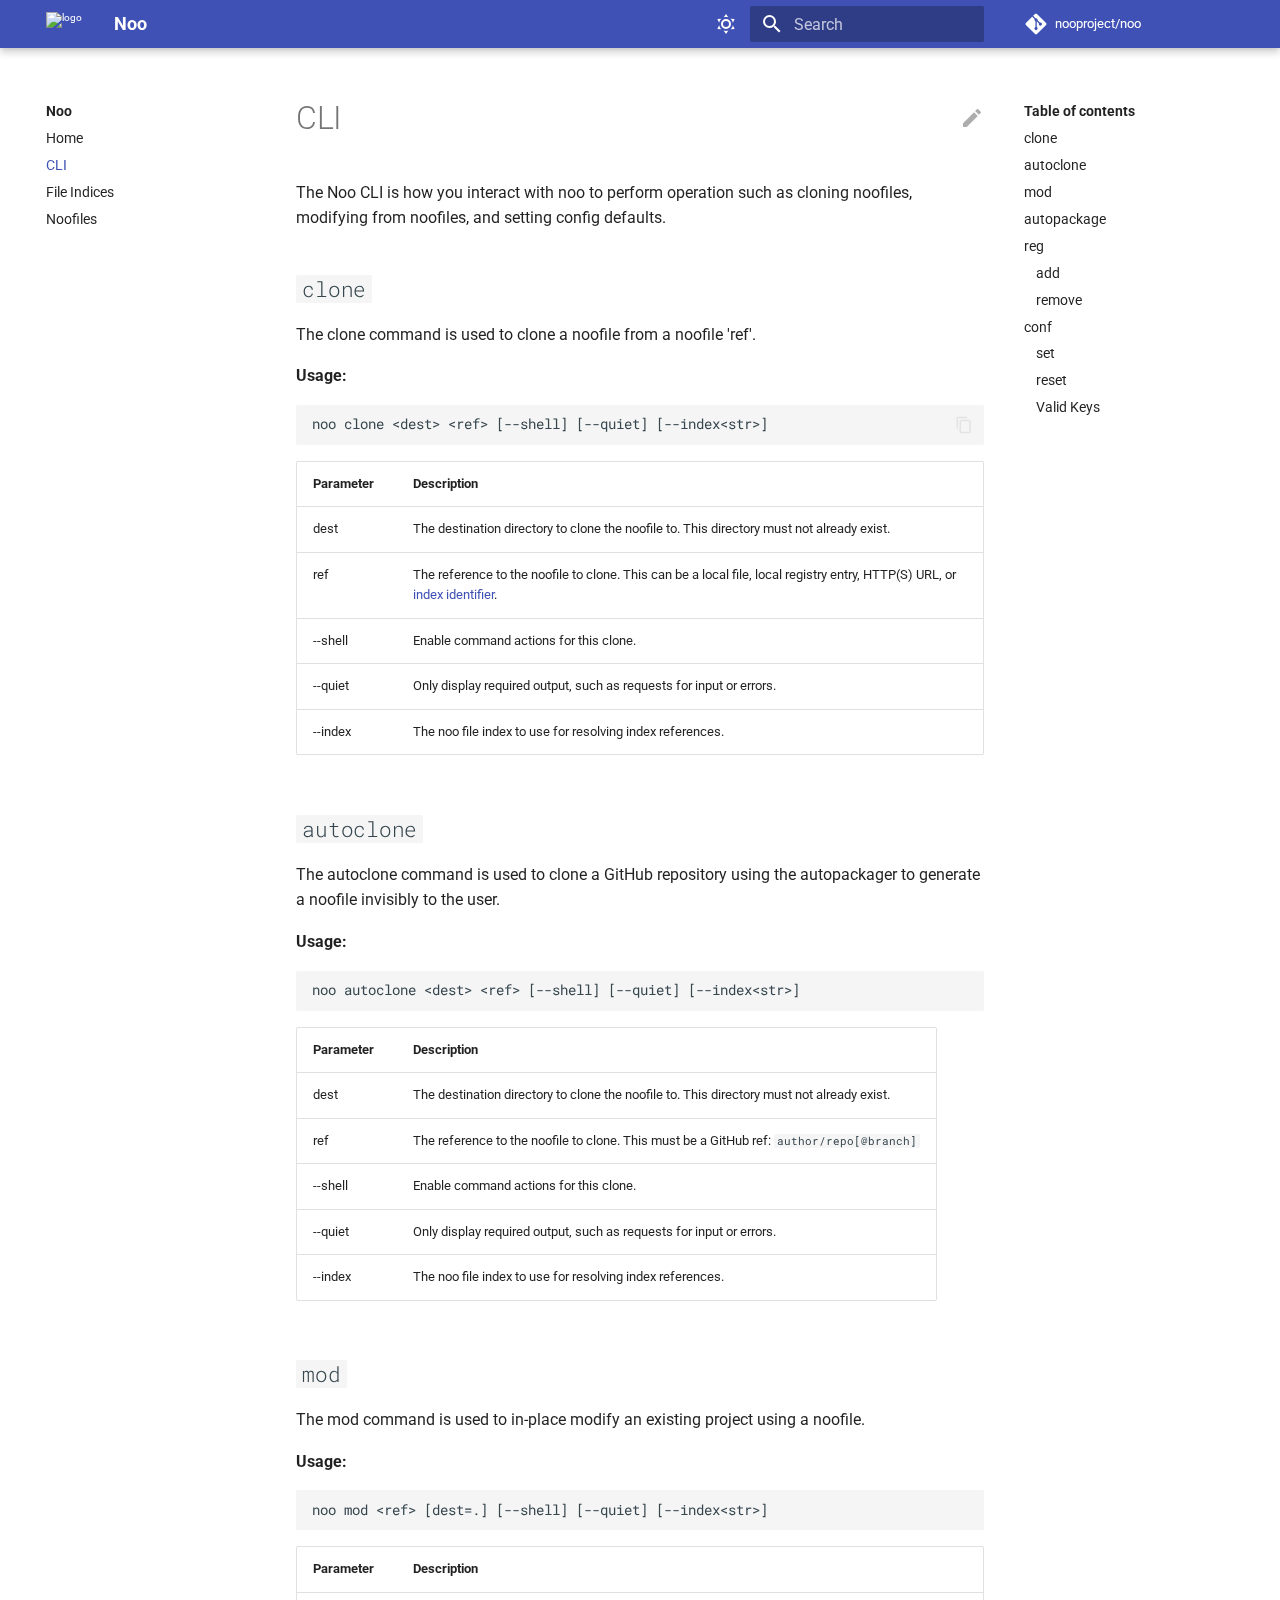
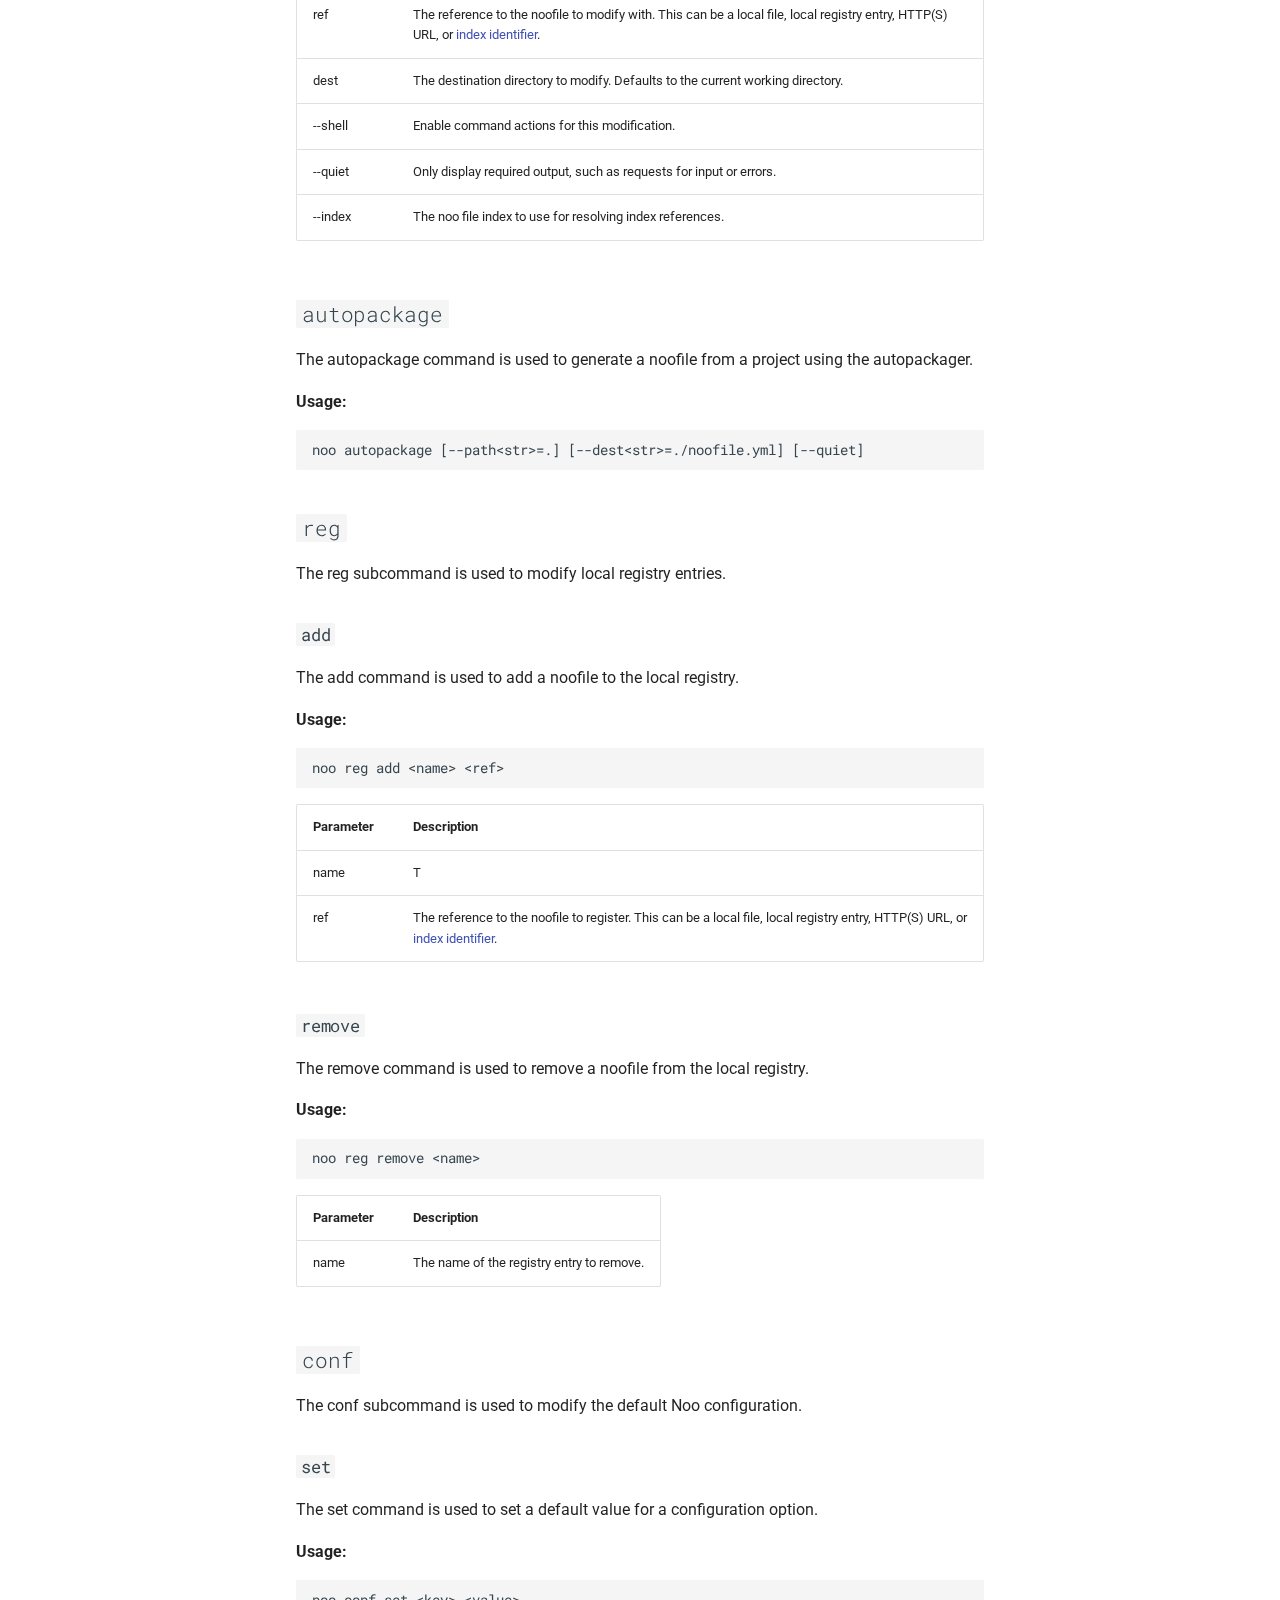
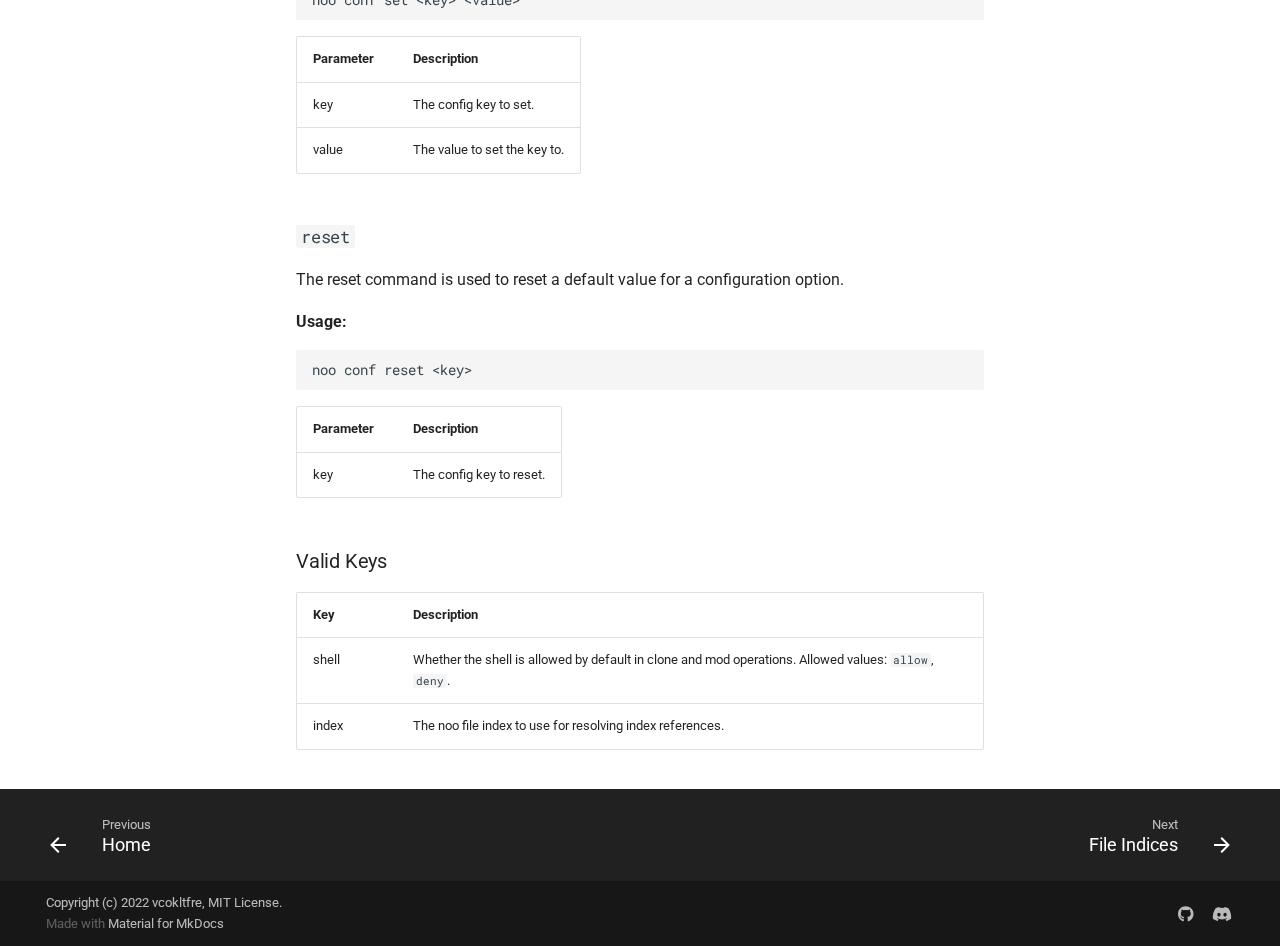
==== commit 8f656b40: "Deployed 695ac88 with MkDocs version: 1.3.0" ====
--- a/cli/index.html
+++ b/cli/index.html
@@ -13,7 +13,7 @@
         <link rel="canonical" href="https://nooproject.dev/cli/">
       
       <link rel="icon" href="../assets/noo.png">
-      <meta name="generator" content="mkdocs-1.3.0, mkdocs-material-8.2.13">
+      <meta name="generator" content="mkdocs-1.3.0, mkdocs-material-8.2.14">
     
     
       
@@ -21,7 +21,7 @@
       
     
     
-      <link rel="stylesheet" href="../assets/stylesheets/main.e411adfe.min.css">
+      <link rel="stylesheet" href="../assets/stylesheets/main.3de6f41f.min.css">
       
         
         <link rel="stylesheet" href="../assets/stylesheets/palette.cc9b2e1e.min.css">
@@ -306,6 +306,13 @@
 </li>
       
         <li class="md-nav__item">
+  <a href="#autopackage" class="md-nav__link">
+    autopackage
+  </a>
+  
+</li>
+      
+        <li class="md-nav__item">
   <a href="#reg" class="md-nav__link">
     reg
   </a>
@@ -452,6 +459,13 @@
 </li>
       
         <li class="md-nav__item">
+  <a href="#autopackage" class="md-nav__link">
+    autopackage
+  </a>
+  
+</li>
+      
+        <li class="md-nav__item">
   <a href="#reg" class="md-nav__link">
     reg
   </a>
@@ -637,6 +651,11 @@
 </tr>
 </tbody>
 </table>
+<h2 id="autopackage"><code>autopackage</code><a class="headerlink" href="#autopackage" title="Permanent link">&para;</a></h2>
+<p>The autopackage command is used to generate a noofile from a project using the autopackager.</p>
+<p><strong>Usage:</strong></p>
+<div class="highlight"><pre><span></span><code>noo autopackage [--path&lt;str&gt;=.] [--dest&lt;str&gt;=./noofile.yml] [--quiet]
+</code></pre></div>
 <h2 id="reg"><code>reg</code><a class="headerlink" href="#reg" title="Permanent link">&para;</a></h2>
 <p>The reg subcommand is used to modify local registry entries.</p>
 <h3 id="add"><code>add</code><a class="headerlink" href="#add" title="Permanent link">&para;</a></h3>
@@ -838,7 +857,7 @@
     <script id="__config" type="application/json">{"base": "..", "features": [], "search": "../assets/javascripts/workers/search.2a1c317c.min.js", "translations": {"clipboard.copied": "Copied to clipboard", "clipboard.copy": "Copy to clipboard", "search.config.lang": "en", "search.config.pipeline": "trimmer, stopWordFilter", "search.config.separator": "[\\s\\-]+", "search.placeholder": "Search", "search.result.more.one": "1 more on this page", "search.result.more.other": "# more on this page", "search.result.none": "No matching documents", "search.result.one": "1 matching document", "search.result.other": "# matching documents", "search.result.placeholder": "Type to start searching", "search.result.term.missing": "Missing", "select.version.title": "Select version"}}</script>
     
     
-      <script src="../assets/javascripts/bundle.ed9748b7.min.js"></script>
+      <script src="../assets/javascripts/bundle.c2e1ee47.min.js"></script>
       
     
   </body>
--- a/assets/stylesheets/main.3de6f41f.min.css
+++ b/assets/stylesheets/main.3de6f41f.min.css
@@ -0,0 +1 @@
+@charset "UTF-8";html{-webkit-text-size-adjust:none;-moz-text-size-adjust:none;-ms-text-size-adjust:none;text-size-adjust:none;box-sizing:border-box}*,:after,:before{box-sizing:inherit}@media (prefers-reduced-motion){*,:after,:before{transition:none!important}}body{margin:0}a,button,input,label{-webkit-tap-highlight-color:transparent}a{color:inherit;text-decoration:none}hr{border:0;box-sizing:initial;display:block;height:.05rem;overflow:visible;padding:0}small{font-size:80%}sub,sup{line-height:1em}img{border-style:none}table{border-collapse:initial;border-spacing:0}td,th{font-weight:400;vertical-align:top}button{background:transparent;border:0;font-family:inherit;font-size:inherit;margin:0;padding:0}input{border:0;outline:none}:root{--md-default-fg-color:rgba(0,0,0,.87);--md-default-fg-color--light:rgba(0,0,0,.54);--md-default-fg-color--lighter:rgba(0,0,0,.32);--md-default-fg-color--lightest:rgba(0,0,0,.07);--md-default-bg-color:#fff;--md-default-bg-color--light:hsla(0,0%,100%,.7);--md-default-bg-color--lighter:hsla(0,0%,100%,.3);--md-default-bg-color--lightest:hsla(0,0%,100%,.12);--md-primary-fg-color:#4051b5;--md-primary-fg-color--light:#5d6cc0;--md-primary-fg-color--dark:#303fa1;--md-primary-bg-color:#fff;--md-primary-bg-color--light:hsla(0,0%,100%,.7);--md-accent-fg-color:#526cfe;--md-accent-fg-color--transparent:rgba(82,108,254,.1);--md-accent-bg-color:#fff;--md-accent-bg-color--light:hsla(0,0%,100%,.7);--md-shadow-z1:0 0.2rem 0.5rem rgba(0,0,0,.05),0 0 0.05rem rgba(0,0,0,.1);--md-shadow-z2:0 0.2rem 0.5rem rgba(0,0,0,.1),0 0 0.05rem rgba(0,0,0,.25);--md-shadow-z3:0 0.2rem 0.5rem rgba(0,0,0,.2),0 0 0.05rem rgba(0,0,0,.35)}:root>*{--md-code-fg-color:#36464e;--md-code-bg-color:#f5f5f5;--md-code-hl-color:rgba(255,255,0,.5);--md-code-hl-number-color:#d52a2a;--md-code-hl-special-color:#db1457;--md-code-hl-function-color:#a846b9;--md-code-hl-constant-color:#6e59d9;--md-code-hl-keyword-color:#3f6ec6;--md-code-hl-string-color:#1c7d4d;--md-code-hl-name-color:var(--md-code-fg-color);--md-code-hl-operator-color:var(--md-default-fg-color--light);--md-code-hl-punctuation-color:var(--md-default-fg-color--light);--md-code-hl-comment-color:var(--md-default-fg-color--light);--md-code-hl-generic-color:var(--md-default-fg-color--light);--md-code-hl-variable-color:var(--md-default-fg-color--light);--md-typeset-color:var(--md-default-fg-color);--md-typeset-a-color:var(--md-primary-fg-color);--md-typeset-mark-color:rgba(255,255,0,.5);--md-typeset-del-color:rgba(245,80,61,.15);--md-typeset-ins-color:rgba(11,213,112,.15);--md-typeset-kbd-color:#fafafa;--md-typeset-kbd-accent-color:#fff;--md-typeset-kbd-border-color:#b8b8b8;--md-typeset-table-color:rgba(0,0,0,.12);--md-admonition-fg-color:var(--md-default-fg-color);--md-admonition-bg-color:var(--md-default-bg-color);--md-footer-fg-color:#fff;--md-footer-fg-color--light:hsla(0,0%,100%,.7);--md-footer-fg-color--lighter:hsla(0,0%,100%,.3);--md-footer-bg-color:rgba(0,0,0,.87);--md-footer-bg-color--dark:rgba(0,0,0,.32)}.md-icon svg{fill:currentcolor;display:block;height:1.2rem;width:1.2rem}body{-webkit-font-smoothing:antialiased;-moz-osx-font-smoothing:grayscale;--md-text-font-family:var(--md-text-font,_),-apple-system,BlinkMacSystemFont,Helvetica,Arial,sans-serif;--md-code-font-family:var(--md-code-font,_),SFMono-Regular,Consolas,Menlo,monospace}body,input{font-feature-settings:"kern","liga";font-family:var(--md-text-font-family)}body,code,input,kbd,pre{color:var(--md-typeset-color)}code,kbd,pre{font-feature-settings:"kern";font-family:var(--md-code-font-family)}:root{--md-typeset-table-sort-icon:url('data:image/svg+xml;charset=utf-8,<svg xmlns="http://www.w3.org/2000/svg" viewBox="0 0 24 24"><path d="m18 21-4-4h3V7h-3l4-4 4 4h-3v10h3M2 19v-2h10v2M2 13v-2h7v2M2 7V5h4v2H2Z"/></svg>');--md-typeset-table-sort-icon--asc:url('data:image/svg+xml;charset=utf-8,<svg xmlns="http://www.w3.org/2000/svg" viewBox="0 0 24 24"><path d="M19 17h3l-4 4-4-4h3V3h2M2 17h10v2H2M6 5v2H2V5m0 6h7v2H2v-2Z"/></svg>');--md-typeset-table-sort-icon--desc:url('data:image/svg+xml;charset=utf-8,<svg xmlns="http://www.w3.org/2000/svg" viewBox="0 0 24 24"><path d="M19 7h3l-4-4-4 4h3v14h2M2 17h10v2H2M6 5v2H2V5m0 6h7v2H2v-2Z"/></svg>')}.md-typeset{-webkit-print-color-adjust:exact;-moz-print-color-adjust:exact;color-adjust:exact;font-size:.8rem;line-height:1.6}@media print{.md-typeset{font-size:.68rem}}.md-typeset blockquote,.md-typeset dl,.md-typeset figure,.md-typeset ol,.md-typeset pre,.md-typeset ul{margin-bottom:1em;margin-top:1em}.md-typeset h1{color:var(--md-default-fg-color--light);font-size:2em;line-height:1.3;margin:0 0 1.25em}.md-typeset h1,.md-typeset h2{font-weight:300;letter-spacing:-.01em}.md-typeset h2{font-size:1.5625em;line-height:1.4;margin:1.6em 0 .64em}.md-typeset h3{font-size:1.25em;font-weight:400;letter-spacing:-.01em;line-height:1.5;margin:1.6em 0 .8em}.md-typeset h2+h3{margin-top:.8em}.md-typeset h4{font-weight:700;letter-spacing:-.01em;margin:1em 0}.md-typeset h5,.md-typeset h6{color:var(--md-default-fg-color--light);font-size:.8em;font-weight:700;letter-spacing:-.01em;margin:1.25em 0}.md-typeset h5{text-transform:uppercase}.md-typeset hr{border-bottom:.05rem solid var(--md-default-fg-color--lightest);display:flow-root;margin:1.5em 0}.md-typeset a{color:var(--md-typeset-a-color);word-break:break-word}.md-typeset a,.md-typeset a:before{transition:color 125ms}.md-typeset a:focus,.md-typeset a:hover{color:var(--md-accent-fg-color)}.md-typeset a:focus code,.md-typeset a:hover code{background-color:var(--md-accent-fg-color--transparent)}.md-typeset a code{color:currentcolor;transition:background-color 125ms}.md-typeset a.focus-visible{outline-color:var(--md-accent-fg-color);outline-offset:.2rem}.md-typeset code,.md-typeset kbd,.md-typeset pre{color:var(--md-code-fg-color);direction:ltr}@media print{.md-typeset code,.md-typeset kbd,.md-typeset pre{white-space:pre-wrap}}.md-typeset code{background-color:var(--md-code-bg-color);border-radius:.1rem;-webkit-box-decoration-break:clone;box-decoration-break:clone;font-size:.85em;padding:0 .2941176471em;word-break:break-word}.md-typeset code:not(.focus-visible){-webkit-tap-highlight-color:transparent;outline:none}.md-typeset pre{display:flow-root;line-height:1.4;position:relative}.md-typeset pre>code{-webkit-box-decoration-break:slice;box-decoration-break:slice;box-shadow:none;display:block;margin:0;outline-color:var(--md-accent-fg-color);overflow:auto;padding:.7720588235em 1.1764705882em;scrollbar-color:var(--md-default-fg-color--lighter) transparent;scrollbar-width:thin;touch-action:auto;word-break:normal}.md-typeset pre>code:hover{scrollbar-color:var(--md-accent-fg-color) transparent}.md-typeset pre>code::-webkit-scrollbar{height:.2rem;width:.2rem}.md-typeset pre>code::-webkit-scrollbar-thumb{background-color:var(--md-default-fg-color--lighter)}.md-typeset pre>code::-webkit-scrollbar-thumb:hover{background-color:var(--md-accent-fg-color)}.md-typeset kbd{background-color:var(--md-typeset-kbd-color);border-radius:.1rem;box-shadow:0 .1rem 0 .05rem var(--md-typeset-kbd-border-color),0 .1rem 0 var(--md-typeset-kbd-border-color),0 -.1rem .2rem var(--md-typeset-kbd-accent-color) inset;color:var(--md-default-fg-color);display:inline-block;font-size:.75em;padding:0 .6666666667em;vertical-align:text-top;word-break:break-word}.md-typeset mark{background-color:var(--md-typeset-mark-color);-webkit-box-decoration-break:clone;box-decoration-break:clone;color:inherit;word-break:break-word}.md-typeset abbr{border-bottom:.05rem dotted var(--md-default-fg-color--light);cursor:help;text-decoration:none}@media (hover:none){.md-typeset abbr{position:relative}.md-typeset abbr[title]:-webkit-any(:focus,:hover):after{background-color:var(--md-default-fg-color);border-radius:.1rem;box-shadow:var(--md-shadow-z3);color:var(--md-default-bg-color);content:attr(title);display:inline-block;font-size:.7rem;margin-top:2em;max-width:80%;min-width:-webkit-max-content;min-width:max-content;padding:.2rem .3rem;position:absolute;width:auto}.md-typeset abbr[title]:-moz-any(:focus,:hover):after{background-color:var(--md-default-fg-color);border-radius:.1rem;box-shadow:var(--md-shadow-z3);color:var(--md-default-bg-color);content:attr(title);display:inline-block;font-size:.7rem;margin-top:2em;max-width:80%;min-width:-moz-max-content;min-width:max-content;padding:.2rem .3rem;position:absolute;width:auto}[dir=ltr] .md-typeset abbr[title]:-webkit-any(:focus,:hover):after{left:0}[dir=ltr] .md-typeset abbr[title]:-moz-any(:focus,:hover):after{left:0}[dir=ltr] .md-typeset abbr[title]:is(:focus,:hover):after{left:0}[dir=rtl] .md-typeset abbr[title]:-webkit-any(:focus,:hover):after{right:0}[dir=rtl] .md-typeset abbr[title]:-moz-any(:focus,:hover):after{right:0}[dir=rtl] .md-typeset abbr[title]:is(:focus,:hover):after{right:0}.md-typeset abbr[title]:is(:focus,:hover):after{background-color:var(--md-default-fg-color);border-radius:.1rem;box-shadow:var(--md-shadow-z3);color:var(--md-default-bg-color);content:attr(title);display:inline-block;font-size:.7rem;margin-top:2em;max-width:80%;min-width:-webkit-max-content;min-width:-moz-max-content;min-width:max-content;padding:.2rem .3rem;position:absolute;width:auto}}.md-typeset small{opacity:.75}[dir=ltr] .md-typeset sub,[dir=ltr] .md-typeset sup{margin-left:.078125em}[dir=rtl] .md-typeset sub,[dir=rtl] .md-typeset sup{margin-right:.078125em}[dir=ltr] .md-typeset blockquote{padding-left:.6rem}[dir=rtl] .md-typeset blockquote{padding-right:.6rem}[dir=ltr] .md-typeset blockquote{border-left:.2rem solid var(--md-default-fg-color--lighter)}[dir=rtl] .md-typeset blockquote{border-right:.2rem solid var(--md-default-fg-color--lighter)}.md-typeset blockquote{color:var(--md-default-fg-color--light);margin-left:0;margin-right:0}.md-typeset ul{list-style-type:disc}[dir=ltr] .md-typeset ol,[dir=ltr] .md-typeset ul{margin-left:.625em}[dir=rtl] .md-typeset ol,[dir=rtl] .md-typeset ul{margin-right:.625em}.md-typeset ol,.md-typeset ul{padding:0}.md-typeset ol:not([hidden]),.md-typeset ul:not([hidden]){display:flow-root}.md-typeset ol ol,.md-typeset ul ol{list-style-type:lower-alpha}.md-typeset ol ol ol,.md-typeset ul ol ol{list-style-type:lower-roman}[dir=ltr] .md-typeset ol li,[dir=ltr] .md-typeset ul li{margin-left:1.25em}[dir=rtl] .md-typeset ol li,[dir=rtl] .md-typeset ul li{margin-right:1.25em}.md-typeset ol li,.md-typeset ul li{margin-bottom:.5em}.md-typeset ol li blockquote,.md-typeset ol li p,.md-typeset ul li blockquote,.md-typeset ul li p{margin:.5em 0}.md-typeset ol li:last-child,.md-typeset ul li:last-child{margin-bottom:0}.md-typeset ol li :-webkit-any(ul,ol),.md-typeset ul li :-webkit-any(ul,ol){margin-bottom:.5em;margin-top:.5em}.md-typeset ol li :-moz-any(ul,ol),.md-typeset ul li :-moz-any(ul,ol){margin-bottom:.5em;margin-top:.5em}[dir=ltr] .md-typeset ol li :-webkit-any(ul,ol),[dir=ltr] .md-typeset ul li :-webkit-any(ul,ol){margin-left:.625em}[dir=ltr] .md-typeset ol li :-moz-any(ul,ol),[dir=ltr] .md-typeset ul li :-moz-any(ul,ol){margin-left:.625em}[dir=ltr] .md-typeset ol li :is(ul,ol),[dir=ltr] .md-typeset ul li :is(ul,ol){margin-left:.625em}[dir=rtl] .md-typeset ol li :-webkit-any(ul,ol),[dir=rtl] .md-typeset ul li :-webkit-any(ul,ol){margin-right:.625em}[dir=rtl] .md-typeset ol li :-moz-any(ul,ol),[dir=rtl] .md-typeset ul li :-moz-any(ul,ol){margin-right:.625em}[dir=rtl] .md-typeset ol li :is(ul,ol),[dir=rtl] .md-typeset ul li :is(ul,ol){margin-right:.625em}.md-typeset ol li :is(ul,ol),.md-typeset ul li :is(ul,ol){margin-bottom:.5em;margin-top:.5em}[dir=ltr] .md-typeset dd{margin-left:1.875em}[dir=rtl] .md-typeset dd{margin-right:1.875em}.md-typeset dd{margin-bottom:1.5em;margin-top:1em}.md-typeset img,.md-typeset svg{height:auto;max-width:100%}.md-typeset img[align=left],.md-typeset svg[align=left]{margin:1em 1em 1em 0}.md-typeset img[align=right],.md-typeset svg[align=right]{margin:1em 0 1em 1em}.md-typeset img[align]:only-child,.md-typeset svg[align]:only-child{margin-top:0}.md-typeset img[src$="#gh-dark-mode-only"],.md-typeset img[src$="#only-dark"]{display:none}.md-typeset figure{display:flow-root;margin:1em auto;max-width:100%;text-align:center;width:-webkit-fit-content;width:-moz-fit-content;width:fit-content}.md-typeset figure img{display:block}.md-typeset figcaption{font-style:italic;margin:1em auto;max-width:24rem}.md-typeset iframe{max-width:100%}.md-typeset table:not([class]){background-color:var(--md-default-bg-color);border:.05rem solid var(--md-typeset-table-color);border-radius:.1rem;display:inline-block;font-size:.64rem;max-width:100%;overflow:auto;touch-action:auto}@media print{.md-typeset table:not([class]){display:table}}.md-typeset table:not([class])+*{margin-top:1.5em}.md-typeset table:not([class]) :-webkit-any(th,td)>:first-child{margin-top:0}.md-typeset table:not([class]) :-moz-any(th,td)>:first-child{margin-top:0}.md-typeset table:not([class]) :is(th,td)>:first-child{margin-top:0}.md-typeset table:not([class]) :-webkit-any(th,td)>:last-child{margin-bottom:0}.md-typeset table:not([class]) :-moz-any(th,td)>:last-child{margin-bottom:0}.md-typeset table:not([class]) :is(th,td)>:last-child{margin-bottom:0}.md-typeset table:not([class]) :-webkit-any(th,td):not([align]){text-align:left}.md-typeset table:not([class]) :-moz-any(th,td):not([align]){text-align:left}.md-typeset table:not([class]) :is(th,td):not([align]){text-align:left}[dir=rtl] .md-typeset table:not([class]) :-webkit-any(th,td):not([align]){text-align:right}[dir=rtl] .md-typeset table:not([class]) :-moz-any(th,td):not([align]){text-align:right}[dir=rtl] .md-typeset table:not([class]) :is(th,td):not([align]){text-align:right}.md-typeset table:not([class]) th{font-weight:700;min-width:5rem;padding:.9375em 1.25em;vertical-align:top}.md-typeset table:not([class]) th a{color:inherit}.md-typeset table:not([class]) td{border-top:.05rem solid var(--md-typeset-table-color);padding:.9375em 1.25em;vertical-align:top}.md-typeset table:not([class]) tbody tr{transition:background-color 125ms}.md-typeset table:not([class]) tbody tr:hover{background-color:rgba(0,0,0,.035);box-shadow:0 .05rem 0 var(--md-default-bg-color) inset}.md-typeset table:not([class]) a{word-break:normal}.md-typeset table th[role=columnheader]{cursor:pointer}[dir=ltr] .md-typeset table th[role=columnheader]:after{margin-left:.5em}[dir=rtl] .md-typeset table th[role=columnheader]:after{margin-right:.5em}.md-typeset table th[role=columnheader]:after{content:"";display:inline-block;height:1.2em;-webkit-mask-image:var(--md-typeset-table-sort-icon);mask-image:var(--md-typeset-table-sort-icon);-webkit-mask-repeat:no-repeat;mask-repeat:no-repeat;-webkit-mask-size:contain;mask-size:contain;transition:background-color 125ms;vertical-align:text-bottom;width:1.2em}.md-typeset table th[role=columnheader]:hover:after{background-color:var(--md-default-fg-color--lighter)}.md-typeset table th[role=columnheader][aria-sort=ascending]:after{background-color:var(--md-default-fg-color--light);-webkit-mask-image:var(--md-typeset-table-sort-icon--asc);mask-image:var(--md-typeset-table-sort-icon--asc)}.md-typeset table th[role=columnheader][aria-sort=descending]:after{background-color:var(--md-default-fg-color--light);-webkit-mask-image:var(--md-typeset-table-sort-icon--desc);mask-image:var(--md-typeset-table-sort-icon--desc)}.md-typeset__scrollwrap{margin:1em -.8rem;overflow-x:auto;touch-action:auto}.md-typeset__table{display:inline-block;margin-bottom:.5em;padding:0 .8rem}@media print{.md-typeset__table{display:block}}html .md-typeset__table table{display:table;margin:0;overflow:hidden;width:100%}@media screen and (max-width:44.9375em){.md-content__inner>pre{margin:1em -.8rem}.md-content__inner>pre code{border-radius:0}}.md-banner{background-color:var(--md-footer-bg-color);color:var(--md-footer-fg-color);overflow:auto}@media print{.md-banner{display:none}}.md-banner--warning{background:var(--md-typeset-mark-color);color:var(--md-default-fg-color)}.md-banner__inner{font-size:.7rem;margin:.6rem auto;padding:0 .8rem}html{font-size:125%;height:100%;overflow-x:hidden}@media screen and (min-width:100em){html{font-size:137.5%}}@media screen and (min-width:125em){html{font-size:150%}}body{background-color:var(--md-default-bg-color);display:flex;flex-direction:column;font-size:.5rem;min-height:100%;position:relative;width:100%}@media print{body{display:block}}@media screen and (max-width:59.9375em){body[data-md-state=lock]{position:fixed}}.md-grid{margin-left:auto;margin-right:auto;max-width:61rem}.md-container{display:flex;flex-direction:column;flex-grow:1}@media print{.md-container{display:block}}.md-main{flex-grow:1}.md-main__inner{display:flex;height:100%;margin-top:1.5rem}.md-ellipsis{overflow:hidden;text-overflow:ellipsis;white-space:nowrap}.md-toggle{display:none}.md-option{height:0;opacity:0;position:absolute;width:0}.md-option:checked+label:not([hidden]){display:block}.md-option.focus-visible+label{outline-color:var(--md-accent-fg-color);outline-style:auto}.md-skip{background-color:var(--md-default-fg-color);border-radius:.1rem;color:var(--md-default-bg-color);font-size:.64rem;margin:.5rem;opacity:0;outline-color:var(--md-accent-fg-color);padding:.3rem .5rem;position:fixed;transform:translateY(.4rem);z-index:-1}.md-skip:focus{opacity:1;transform:translateY(0);transition:transform .25s cubic-bezier(.4,0,.2,1),opacity 175ms 75ms;z-index:10}@page{margin:25mm}:root{--md-clipboard-icon:url('data:image/svg+xml;charset=utf-8,<svg xmlns="http://www.w3.org/2000/svg" viewBox="0 0 24 24"><path d="M19 21H8V7h11m0-2H8a2 2 0 0 0-2 2v14a2 2 0 0 0 2 2h11a2 2 0 0 0 2-2V7a2 2 0 0 0-2-2m-3-4H4a2 2 0 0 0-2 2v14h2V3h12V1Z"/></svg>')}.md-clipboard{border-radius:.1rem;color:var(--md-default-fg-color--lightest);cursor:pointer;height:1.5em;outline-color:var(--md-accent-fg-color);outline-offset:.1rem;position:absolute;right:.5em;top:.5em;transition:color .25s;width:1.5em;z-index:1}@media print{.md-clipboard{display:none}}.md-clipboard:not(.focus-visible){-webkit-tap-highlight-color:transparent;outline:none}:hover>.md-clipboard{color:var(--md-default-fg-color--light)}.md-clipboard:-webkit-any(:focus,:hover){color:var(--md-accent-fg-color)}.md-clipboard:-moz-any(:focus,:hover){color:var(--md-accent-fg-color)}.md-clipboard:is(:focus,:hover){color:var(--md-accent-fg-color)}.md-clipboard:after{background-color:currentcolor;content:"";display:block;height:1.125em;margin:0 auto;-webkit-mask-image:var(--md-clipboard-icon);mask-image:var(--md-clipboard-icon);-webkit-mask-repeat:no-repeat;mask-repeat:no-repeat;-webkit-mask-size:contain;mask-size:contain;width:1.125em}.md-clipboard--inline{cursor:pointer}.md-clipboard--inline code{transition:color .25s,background-color .25s}.md-clipboard--inline:-webkit-any(:focus,:hover) code{background-color:var(--md-accent-fg-color--transparent);color:var(--md-accent-fg-color)}.md-clipboard--inline:-moz-any(:focus,:hover) code{background-color:var(--md-accent-fg-color--transparent);color:var(--md-accent-fg-color)}.md-clipboard--inline:is(:focus,:hover) code{background-color:var(--md-accent-fg-color--transparent);color:var(--md-accent-fg-color)}.md-content{flex-grow:1;min-width:0}.md-content__inner{margin:0 .8rem 1.2rem;padding-top:.6rem}@media screen and (min-width:76.25em){[dir=ltr] .md-sidebar--primary:not([hidden])~.md-content>.md-content__inner{margin-left:1.2rem}[dir=ltr] .md-sidebar--secondary:not([hidden])~.md-content>.md-content__inner,[dir=rtl] .md-sidebar--primary:not([hidden])~.md-content>.md-content__inner{margin-right:1.2rem}[dir=rtl] .md-sidebar--secondary:not([hidden])~.md-content>.md-content__inner{margin-left:1.2rem}}.md-content__inner:before{content:"";display:block;height:.4rem}.md-content__inner>:last-child{margin-bottom:0}[dir=ltr] .md-content__button{margin-left:.4rem}[dir=rtl] .md-content__button{margin-right:.4rem}.md-content__button{float:right;margin:.4rem 0;padding:0}@media print{.md-content__button{display:none}}[dir=rtl] .md-content__button{float:left}.md-typeset .md-content__button{color:var(--md-default-fg-color--lighter)}.md-content__button svg{display:inline;vertical-align:top}[dir=rtl] .md-content__button svg{transform:scaleX(-1)}[dir=ltr] .md-dialog{right:.8rem}[dir=rtl] .md-dialog{left:.8rem}.md-dialog{background-color:var(--md-default-fg-color);border-radius:.1rem;bottom:.8rem;box-shadow:var(--md-shadow-z3);min-width:11.1rem;opacity:0;padding:.4rem .6rem;pointer-events:none;position:fixed;transform:translateY(100%);transition:transform 0ms .4s,opacity .4s;z-index:4}@media print{.md-dialog{display:none}}.md-dialog[data-md-state=open]{opacity:1;pointer-events:auto;transform:translateY(0);transition:transform .4s cubic-bezier(.075,.85,.175,1),opacity .4s}.md-dialog__inner{color:var(--md-default-bg-color);font-size:.7rem}.md-footer{background-color:var(--md-footer-bg-color);color:var(--md-footer-fg-color)}@media print{.md-footer{display:none}}.md-footer__inner{display:flex;justify-content:space-between;overflow:auto;padding:.2rem}.md-footer__link{display:flex;flex-grow:0.01;outline-color:var(--md-accent-fg-color);overflow:hidden;padding-bottom:.4rem;padding-top:1.4rem;transition:opacity .25s}.md-footer__link:-webkit-any(:focus,:hover){opacity:.7}.md-footer__link:-moz-any(:focus,:hover){opacity:.7}.md-footer__link:is(:focus,:hover){opacity:.7}[dir=rtl] .md-footer__link svg{transform:scaleX(-1)}@media screen and (max-width:44.9375em){.md-footer__link--prev .md-footer__title{display:none}}[dir=ltr] .md-footer__link--next{margin-left:auto}[dir=rtl] .md-footer__link--next{margin-right:auto}.md-footer__link--next{text-align:right}[dir=rtl] .md-footer__link--next{text-align:left}.md-footer__title{flex-grow:1;font-size:.9rem;line-height:2.4rem;max-width:calc(100% - 2.4rem);padding:0 1rem;position:relative}.md-footer__button{margin:.2rem;padding:.4rem}.md-footer__direction{font-size:.64rem;left:0;margin-top:-1rem;opacity:.7;padding:0 1rem;position:absolute;right:0}.md-footer-meta{background-color:var(--md-footer-bg-color--dark)}.md-footer-meta__inner{display:flex;flex-wrap:wrap;justify-content:space-between;padding:.2rem}html .md-footer-meta.md-typeset a{color:var(--md-footer-fg-color--light)}html .md-footer-meta.md-typeset a:-webkit-any(:focus,:hover){color:var(--md-footer-fg-color)}html .md-footer-meta.md-typeset a:-moz-any(:focus,:hover){color:var(--md-footer-fg-color)}html .md-footer-meta.md-typeset a:is(:focus,:hover){color:var(--md-footer-fg-color)}.md-copyright{color:var(--md-footer-fg-color--lighter);font-size:.64rem;margin:auto .6rem;padding:.4rem 0;width:100%}@media screen and (min-width:45em){.md-copyright{width:auto}}.md-copyright__highlight{color:var(--md-footer-fg-color--light)}.md-social{margin:0 .4rem;padding:.2rem 0 .6rem}@media screen and (min-width:45em){.md-social{padding:.6rem 0}}.md-social__link{display:inline-block;height:1.6rem;text-align:center;width:1.6rem}.md-social__link:before{line-height:1.9}.md-social__link svg{fill:currentcolor;max-height:.8rem;vertical-align:-25%}.md-typeset .md-button{border:.1rem solid;border-radius:.1rem;color:var(--md-primary-fg-color);cursor:pointer;display:inline-block;font-weight:700;padding:.625em 2em;transition:color 125ms,background-color 125ms,border-color 125ms}.md-typeset .md-button--primary{background-color:var(--md-primary-fg-color);border-color:var(--md-primary-fg-color);color:var(--md-primary-bg-color)}.md-typeset .md-button:-webkit-any(:focus,:hover){background-color:var(--md-accent-fg-color);border-color:var(--md-accent-fg-color);color:var(--md-accent-bg-color)}.md-typeset .md-button:-moz-any(:focus,:hover){background-color:var(--md-accent-fg-color);border-color:var(--md-accent-fg-color);color:var(--md-accent-bg-color)}.md-typeset .md-button:is(:focus,:hover){background-color:var(--md-accent-fg-color);border-color:var(--md-accent-fg-color);color:var(--md-accent-bg-color)}[dir=ltr] .md-typeset .md-input{border-top-left-radius:.1rem}[dir=ltr] .md-typeset .md-input,[dir=rtl] .md-typeset .md-input{border-top-right-radius:.1rem}[dir=rtl] .md-typeset .md-input{border-top-left-radius:.1rem}.md-typeset .md-input{border-bottom:.1rem solid var(--md-default-fg-color--lighter);box-shadow:var(--md-shadow-z1);font-size:.8rem;height:1.8rem;padding:0 .6rem;transition:border .25s,box-shadow .25s}.md-typeset .md-input:-webkit-any(:focus,:hover){border-bottom-color:var(--md-accent-fg-color);box-shadow:var(--md-shadow-z2)}.md-typeset .md-input:-moz-any(:focus,:hover){border-bottom-color:var(--md-accent-fg-color);box-shadow:var(--md-shadow-z2)}.md-typeset .md-input:is(:focus,:hover){border-bottom-color:var(--md-accent-fg-color);box-shadow:var(--md-shadow-z2)}.md-typeset .md-input--stretch{width:100%}.md-header{background-color:var(--md-primary-fg-color);box-shadow:0 0 .2rem transparent,0 .2rem .4rem transparent;color:var(--md-primary-bg-color);left:0;position:-webkit-sticky;position:sticky;right:0;top:0;z-index:4}@media print{.md-header{display:none}}.md-header[data-md-state=shadow]{box-shadow:0 0 .2rem rgba(0,0,0,.1),0 .2rem .4rem rgba(0,0,0,.2);transition:transform .25s cubic-bezier(.1,.7,.1,1),box-shadow .25s}.md-header[data-md-state=hidden]{transform:translateY(-100%);transition:transform .25s cubic-bezier(.8,0,.6,1),box-shadow .25s}.md-header__inner{align-items:center;display:flex;padding:0 .2rem}.md-header__button{color:currentcolor;cursor:pointer;margin:.2rem;outline-color:var(--md-accent-fg-color);padding:.4rem;position:relative;transition:opacity .25s;vertical-align:middle;z-index:1}.md-header__button:hover{opacity:.7}.md-header__button:not([hidden]){display:inline-block}.md-header__button:not(.focus-visible){-webkit-tap-highlight-color:transparent;outline:none}.md-header__button.md-logo{margin:.2rem;padding:.4rem}@media screen and (max-width:76.1875em){.md-header__button.md-logo{display:none}}.md-header__button.md-logo :-webkit-any(img,svg){fill:currentcolor;display:block;height:1.2rem;width:auto}.md-header__button.md-logo :-moz-any(img,svg){fill:currentcolor;display:block;height:1.2rem;width:auto}.md-header__button.md-logo :is(img,svg){fill:currentcolor;display:block;height:1.2rem;width:auto}@media screen and (min-width:60em){.md-header__button[for=__search]{display:none}}.no-js .md-header__button[for=__search]{display:none}[dir=rtl] .md-header__button[for=__search] svg{transform:scaleX(-1)}@media screen and (min-width:76.25em){.md-header__button[for=__drawer]{display:none}}.md-header__topic{display:flex;max-width:100%;position:absolute;transition:transform .4s cubic-bezier(.1,.7,.1,1),opacity .15s}.md-header__topic+.md-header__topic{opacity:0;pointer-events:none;transform:translateX(1.25rem);transition:transform .4s cubic-bezier(1,.7,.1,.1),opacity .15s;z-index:-1}[dir=rtl] .md-header__topic+.md-header__topic{transform:translateX(-1.25rem)}.md-header__topic:first-child{font-weight:700}[dir=ltr] .md-header__title{margin-right:.4rem}[dir=rtl] .md-header__title{margin-left:.4rem}[dir=ltr] .md-header__title{margin-left:1rem}[dir=rtl] .md-header__title{margin-right:1rem}.md-header__title{flex-grow:1;font-size:.9rem;height:2.4rem;line-height:2.4rem}.md-header__title[data-md-state=active] .md-header__topic{opacity:0;pointer-events:none;transform:translateX(-1.25rem);transition:transform .4s cubic-bezier(1,.7,.1,.1),opacity .15s;z-index:-1}[dir=rtl] .md-header__title[data-md-state=active] .md-header__topic{transform:translateX(1.25rem)}.md-header__title[data-md-state=active] .md-header__topic+.md-header__topic{opacity:1;pointer-events:auto;transform:translateX(0);transition:transform .4s cubic-bezier(.1,.7,.1,1),opacity .15s;z-index:0}.md-header__title>.md-header__ellipsis{height:100%;position:relative;width:100%}.md-header__option{display:flex;flex-shrink:0;max-width:100%;transition:max-width 0ms .25s,opacity .25s .25s;white-space:nowrap}[data-md-toggle=search]:checked~.md-header .md-header__option{max-width:0;opacity:0;transition:max-width 0ms,opacity 0ms}.md-header__source{display:none}@media screen and (min-width:60em){[dir=ltr] .md-header__source{margin-left:1rem}[dir=rtl] .md-header__source{margin-right:1rem}.md-header__source{display:block;max-width:11.7rem;width:11.7rem}}@media screen and (min-width:76.25em){[dir=ltr] .md-header__source{margin-left:1.4rem}[dir=rtl] .md-header__source{margin-right:1.4rem}}:root{--md-nav-icon--prev:url('data:image/svg+xml;charset=utf-8,<svg xmlns="http://www.w3.org/2000/svg" viewBox="0 0 24 24"><path d="M20 11v2H8l5.5 5.5-1.42 1.42L4.16 12l7.92-7.92L13.5 5.5 8 11h12Z"/></svg>');--md-nav-icon--next:url('data:image/svg+xml;charset=utf-8,<svg xmlns="http://www.w3.org/2000/svg" viewBox="0 0 24 24"><path d="M8.59 16.58 13.17 12 8.59 7.41 10 6l6 6-6 6-1.41-1.42Z"/></svg>');--md-toc-icon:url('data:image/svg+xml;charset=utf-8,<svg xmlns="http://www.w3.org/2000/svg" viewBox="0 0 24 24"><path d="M3 9h14V7H3v2m0 4h14v-2H3v2m0 4h14v-2H3v2m16 0h2v-2h-2v2m0-10v2h2V7h-2m0 6h2v-2h-2v2Z"/></svg>')}.md-nav{font-size:.7rem;line-height:1.3}.md-nav__title{display:block;font-weight:700;overflow:hidden;padding:0 .6rem;text-overflow:ellipsis}.md-nav__title .md-nav__button{display:none}.md-nav__title .md-nav__button img{height:100%;width:auto}.md-nav__title .md-nav__button.md-logo :-webkit-any(img,svg){fill:currentcolor;display:block;height:2.4rem;max-width:100%;object-fit:contain;width:auto}.md-nav__title .md-nav__button.md-logo :-moz-any(img,svg){fill:currentcolor;display:block;height:2.4rem;max-width:100%;object-fit:contain;width:auto}.md-nav__title .md-nav__button.md-logo :is(img,svg){fill:currentcolor;display:block;height:2.4rem;max-width:100%;object-fit:contain;width:auto}.md-nav__list{list-style:none;margin:0;padding:0}.md-nav__item{padding:0 .6rem}[dir=ltr] .md-nav__item .md-nav__item{padding-right:0}[dir=rtl] .md-nav__item .md-nav__item{padding-left:0}.md-nav__link{align-items:center;cursor:pointer;display:flex;justify-content:space-between;margin-top:.625em;overflow:hidden;scroll-snap-align:start;text-overflow:ellipsis;transition:color 125ms}.md-nav__link[data-md-state=blur]{color:var(--md-default-fg-color--light)}.md-nav__item .md-nav__link--active{color:var(--md-typeset-a-color)}.md-nav__item .md-nav__link--index [href]{width:100%}.md-nav__link:-webkit-any(:focus,:hover){color:var(--md-accent-fg-color)}.md-nav__link:-moz-any(:focus,:hover){color:var(--md-accent-fg-color)}.md-nav__link:is(:focus,:hover){color:var(--md-accent-fg-color)}.md-nav__link.focus-visible{outline-color:var(--md-accent-fg-color);outline-offset:.2rem}.md-nav--primary .md-nav__link[for=__toc]{display:none}.md-nav--primary .md-nav__link[for=__toc] .md-icon:after{background-color:currentcolor;display:block;height:100%;-webkit-mask-image:var(--md-toc-icon);mask-image:var(--md-toc-icon);width:100%}.md-nav--primary .md-nav__link[for=__toc]~.md-nav{display:none}.md-nav__link>*{cursor:pointer;display:flex}.md-nav__icon{flex-shrink:0}.md-nav__source{display:none}@media screen and (max-width:76.1875em){.md-nav--primary,.md-nav--primary .md-nav{background-color:var(--md-default-bg-color);display:flex;flex-direction:column;height:100%;left:0;position:absolute;right:0;top:0;z-index:1}.md-nav--primary :-webkit-any(.md-nav__title,.md-nav__item){font-size:.8rem;line-height:1.5}.md-nav--primary :-moz-any(.md-nav__title,.md-nav__item){font-size:.8rem;line-height:1.5}.md-nav--primary :is(.md-nav__title,.md-nav__item){font-size:.8rem;line-height:1.5}.md-nav--primary .md-nav__title{background-color:var(--md-default-fg-color--lightest);color:var(--md-default-fg-color--light);cursor:pointer;height:5.6rem;line-height:2.4rem;padding:3rem .8rem .2rem;position:relative;white-space:nowrap}[dir=ltr] .md-nav--primary .md-nav__title .md-nav__icon{left:.4rem}[dir=rtl] .md-nav--primary .md-nav__title .md-nav__icon{right:.4rem}.md-nav--primary .md-nav__title .md-nav__icon{display:block;height:1.2rem;margin:.2rem;position:absolute;top:.4rem;width:1.2rem}.md-nav--primary .md-nav__title .md-nav__icon:after{background-color:currentcolor;content:"";display:block;height:100%;-webkit-mask-image:var(--md-nav-icon--prev);mask-image:var(--md-nav-icon--prev);-webkit-mask-repeat:no-repeat;mask-repeat:no-repeat;-webkit-mask-size:contain;mask-size:contain;width:100%}.md-nav--primary .md-nav__title~.md-nav__list{background-color:var(--md-default-bg-color);box-shadow:0 .05rem 0 var(--md-default-fg-color--lightest) inset;overflow-y:auto;-ms-scroll-snap-type:y mandatory;scroll-snap-type:y mandatory;touch-action:pan-y}.md-nav--primary .md-nav__title~.md-nav__list>:first-child{border-top:0}.md-nav--primary .md-nav__title[for=__drawer]{background-color:var(--md-primary-fg-color);color:var(--md-primary-bg-color);font-weight:700}.md-nav--primary .md-nav__title .md-logo{display:block;left:.2rem;margin:.2rem;padding:.4rem;position:absolute;right:.2rem;top:.2rem}.md-nav--primary .md-nav__list{flex:1}.md-nav--primary .md-nav__item{border-top:.05rem solid var(--md-default-fg-color--lightest);padding:0}.md-nav--primary .md-nav__item--active>.md-nav__link{color:var(--md-typeset-a-color)}.md-nav--primary .md-nav__item--active>.md-nav__link:-webkit-any(:focus,:hover){color:var(--md-accent-fg-color)}.md-nav--primary .md-nav__item--active>.md-nav__link:-moz-any(:focus,:hover){color:var(--md-accent-fg-color)}.md-nav--primary .md-nav__item--active>.md-nav__link:is(:focus,:hover){color:var(--md-accent-fg-color)}.md-nav--primary .md-nav__link{margin-top:0;padding:.6rem .8rem}[dir=ltr] .md-nav--primary .md-nav__link .md-nav__icon{margin-right:-.2rem}[dir=rtl] .md-nav--primary .md-nav__link .md-nav__icon{margin-left:-.2rem}.md-nav--primary .md-nav__link .md-nav__icon{font-size:1.2rem;height:1.2rem;width:1.2rem}.md-nav--primary .md-nav__link .md-nav__icon:after{background-color:currentcolor;content:"";display:block;height:100%;-webkit-mask-image:var(--md-nav-icon--next);mask-image:var(--md-nav-icon--next);-webkit-mask-repeat:no-repeat;mask-repeat:no-repeat;-webkit-mask-size:contain;mask-size:contain;width:100%}[dir=rtl] .md-nav--primary .md-nav__icon:after{transform:scale(-1)}.md-nav--primary .md-nav--secondary .md-nav{background-color:initial;position:static}[dir=ltr] .md-nav--primary .md-nav--secondary .md-nav .md-nav__link{padding-left:1.4rem}[dir=rtl] .md-nav--primary .md-nav--secondary .md-nav .md-nav__link{padding-right:1.4rem}[dir=ltr] .md-nav--primary .md-nav--secondary .md-nav .md-nav .md-nav__link{padding-left:2rem}[dir=rtl] .md-nav--primary .md-nav--secondary .md-nav .md-nav .md-nav__link{padding-right:2rem}[dir=ltr] .md-nav--primary .md-nav--secondary .md-nav .md-nav .md-nav .md-nav__link{padding-left:2.6rem}[dir=rtl] .md-nav--primary .md-nav--secondary .md-nav .md-nav .md-nav .md-nav__link{padding-right:2.6rem}[dir=ltr] .md-nav--primary .md-nav--secondary .md-nav .md-nav .md-nav .md-nav .md-nav__link{padding-left:3.2rem}[dir=rtl] .md-nav--primary .md-nav--secondary .md-nav .md-nav .md-nav .md-nav .md-nav__link{padding-right:3.2rem}.md-nav--secondary{background-color:initial}.md-nav__toggle~.md-nav{display:flex;opacity:0;transform:translateX(100%);transition:transform .25s cubic-bezier(.8,0,.6,1),opacity 125ms 50ms}[dir=rtl] .md-nav__toggle~.md-nav{transform:translateX(-100%)}.md-nav__toggle:checked~.md-nav{opacity:1;transform:translateX(0);transition:transform .25s cubic-bezier(.4,0,.2,1),opacity 125ms 125ms}.md-nav__toggle:checked~.md-nav>.md-nav__list{-webkit-backface-visibility:hidden;backface-visibility:hidden}}@media screen and (max-width:59.9375em){.md-nav--primary .md-nav__link[for=__toc]{display:flex}.md-nav--primary .md-nav__link[for=__toc] .md-icon:after{content:""}.md-nav--primary .md-nav__link[for=__toc]+.md-nav__link{display:none}.md-nav--primary .md-nav__link[for=__toc]~.md-nav{display:flex}.md-nav__source{background-color:var(--md-primary-fg-color--dark);color:var(--md-primary-bg-color);display:block;padding:0 .2rem}}@media screen and (min-width:60em) and (max-width:76.1875em){.md-nav--integrated .md-nav__link[for=__toc]{display:flex}.md-nav--integrated .md-nav__link[for=__toc] .md-icon:after{content:""}.md-nav--integrated .md-nav__link[for=__toc]+.md-nav__link{display:none}.md-nav--integrated .md-nav__link[for=__toc]~.md-nav{display:flex}}@media screen and (min-width:60em){.md-nav--secondary .md-nav__title[for=__toc]{scroll-snap-align:start}.md-nav--secondary .md-nav__title .md-nav__icon{display:none}}@media screen and (min-width:76.25em){.md-nav{transition:max-height .25s cubic-bezier(.86,0,.07,1)}.md-nav--primary .md-nav__title[for=__drawer]{scroll-snap-align:start}.md-nav--primary .md-nav__title .md-nav__icon,.md-nav__toggle~.md-nav{display:none}.md-nav__toggle:-webkit-any(:checked,:indeterminate)~.md-nav{display:block}.md-nav__toggle:-moz-any(:checked,:indeterminate)~.md-nav{display:block}.md-nav__toggle:is(:checked,:indeterminate)~.md-nav{display:block}.md-nav__item--nested>.md-nav>.md-nav__title{display:none}.md-nav__item--section{display:block;margin:1.25em 0}.md-nav__item--section:last-child{margin-bottom:0}.md-nav__item--section>.md-nav__link{font-weight:700;pointer-events:none}.md-nav__item--section>.md-nav__link--index [href]{pointer-events:auto}.md-nav__item--section>.md-nav__link .md-nav__icon{display:none}.md-nav__item--section>.md-nav{display:block}.md-nav__item--section>.md-nav>.md-nav__list>.md-nav__item{padding:0}.md-nav__icon{border-radius:100%;float:right;height:.9rem;transition:background-color .25s,transform .25s;width:.9rem}[dir=rtl] .md-nav__icon{float:left;transform:rotate(180deg)}.md-nav__icon:hover{background-color:var(--md-accent-fg-color--transparent)}.md-nav__icon:after{background-color:currentcolor;content:"";display:inline-block;height:100%;-webkit-mask-image:var(--md-nav-icon--next);mask-image:var(--md-nav-icon--next);-webkit-mask-repeat:no-repeat;mask-repeat:no-repeat;-webkit-mask-size:contain;mask-size:contain;vertical-align:-.1rem;width:100%}.md-nav__item--nested .md-nav__toggle:checked~.md-nav__link .md-nav__icon,.md-nav__item--nested .md-nav__toggle:indeterminate~.md-nav__link .md-nav__icon{transform:rotate(90deg)}.md-nav--lifted>.md-nav__list>.md-nav__item,.md-nav--lifted>.md-nav__list>.md-nav__item--nested,.md-nav--lifted>.md-nav__title{display:none}.md-nav--lifted>.md-nav__list>.md-nav__item--active{display:block;padding:0}.md-nav--lifted>.md-nav__list>.md-nav__item--active>.md-nav__link{font-weight:700;margin-top:0;padding:0 .6rem;pointer-events:none}.md-nav--lifted>.md-nav__list>.md-nav__item--active>.md-nav__link--index [href]{pointer-events:auto}.md-nav--lifted>.md-nav__list>.md-nav__item--active>.md-nav__link .md-nav__icon{display:none}.md-nav--lifted .md-nav[data-md-level="1"]{display:block}[dir=ltr] .md-nav--lifted .md-nav[data-md-level="1"]>.md-nav__list>.md-nav__item{padding-right:.6rem}[dir=rtl] .md-nav--lifted .md-nav[data-md-level="1"]>.md-nav__list>.md-nav__item{padding-left:.6rem}.md-nav--integrated>.md-nav__list>.md-nav__item--active:not(.md-nav__item--nested){padding:0 .6rem}.md-nav--integrated>.md-nav__list>.md-nav__item--active:not(.md-nav__item--nested)>.md-nav__link{padding:0}[dir=ltr] .md-nav--integrated>.md-nav__list>.md-nav__item--active .md-nav--secondary{border-left:.05rem solid var(--md-primary-fg-color)}[dir=rtl] .md-nav--integrated>.md-nav__list>.md-nav__item--active .md-nav--secondary{border-right:.05rem solid var(--md-primary-fg-color)}.md-nav--integrated>.md-nav__list>.md-nav__item--active .md-nav--secondary{display:block;margin-bottom:1.25em}.md-nav--integrated>.md-nav__list>.md-nav__item--active .md-nav--secondary>.md-nav__title{display:none}}:root{--md-search-result-icon:url('data:image/svg+xml;charset=utf-8,<svg xmlns="http://www.w3.org/2000/svg" viewBox="0 0 24 24"><path d="M14 2H6a2 2 0 0 0-2 2v16a2 2 0 0 0 2 2h7c-.41-.25-.8-.56-1.14-.9-.33-.33-.61-.7-.86-1.1H6V4h7v5h5v1.18c.71.16 1.39.43 2 .82V8l-6-6m6.31 16.9c1.33-2.11.69-4.9-1.4-6.22-2.11-1.33-4.91-.68-6.22 1.4-1.34 2.11-.69 4.89 1.4 6.22 1.46.93 3.32.93 4.79.02L22 23.39 23.39 22l-3.08-3.1m-3.81.1a2.5 2.5 0 0 1-2.5-2.5 2.5 2.5 0 0 1 2.5-2.5 2.5 2.5 0 0 1 2.5 2.5 2.5 2.5 0 0 1-2.5 2.5Z"/></svg>')}.md-search{position:relative}@media screen and (min-width:60em){.md-search{padding:.2rem 0}}.no-js .md-search{display:none}.md-search__overlay{opacity:0;z-index:1}@media screen and (max-width:59.9375em){[dir=ltr] .md-search__overlay{left:-2.2rem}[dir=rtl] .md-search__overlay{right:-2.2rem}.md-search__overlay{background-color:var(--md-default-bg-color);border-radius:1rem;height:2rem;overflow:hidden;pointer-events:none;position:absolute;top:-1rem;transform-origin:center;transition:transform .3s .1s,opacity .2s .2s;width:2rem}[data-md-toggle=search]:checked~.md-header .md-search__overlay{opacity:1;transition:transform .4s,opacity .1s}}@media screen and (min-width:60em){[dir=ltr] .md-search__overlay{left:0}[dir=rtl] .md-search__overlay{right:0}.md-search__overlay{background-color:rgba(0,0,0,.54);cursor:pointer;height:0;position:fixed;top:0;transition:width 0ms .25s,height 0ms .25s,opacity .25s;width:0}[data-md-toggle=search]:checked~.md-header .md-search__overlay{height:200vh;opacity:1;transition:width 0ms,height 0ms,opacity .25s;width:100%}}@media screen and (max-width:29.9375em){[data-md-toggle=search]:checked~.md-header .md-search__overlay{transform:scale(45)}}@media screen and (min-width:30em) and (max-width:44.9375em){[data-md-toggle=search]:checked~.md-header .md-search__overlay{transform:scale(60)}}@media screen and (min-width:45em) and (max-width:59.9375em){[data-md-toggle=search]:checked~.md-header .md-search__overlay{transform:scale(75)}}.md-search__inner{-webkit-backface-visibility:hidden;backface-visibility:hidden}@media screen and (max-width:59.9375em){[dir=ltr] .md-search__inner{left:0}[dir=rtl] .md-search__inner{right:0}.md-search__inner{height:0;opacity:0;overflow:hidden;position:fixed;top:0;transform:translateX(5%);transition:width 0ms .3s,height 0ms .3s,transform .15s cubic-bezier(.4,0,.2,1) .15s,opacity .15s .15s;width:0;z-index:2}[dir=rtl] .md-search__inner{transform:translateX(-5%)}[data-md-toggle=search]:checked~.md-header .md-search__inner{height:100%;opacity:1;transform:translateX(0);transition:width 0ms 0ms,height 0ms 0ms,transform .15s cubic-bezier(.1,.7,.1,1) .15s,opacity .15s .15s;width:100%}}@media screen and (min-width:60em){.md-search__inner{float:right;padding:.1rem 0;position:relative;transition:width .25s cubic-bezier(.1,.7,.1,1);width:11.7rem}[dir=rtl] .md-search__inner{float:left}}@media screen and (min-width:60em) and (max-width:76.1875em){[data-md-toggle=search]:checked~.md-header .md-search__inner{width:23.4rem}}@media screen and (min-width:76.25em){[data-md-toggle=search]:checked~.md-header .md-search__inner{width:34.4rem}}.md-search__form{background-color:var(--md-default-bg-color);box-shadow:0 0 .6rem transparent;height:2.4rem;position:relative;transition:color .25s,background-color .25s;z-index:2}@media screen and (min-width:60em){.md-search__form{background-color:rgba(0,0,0,.26);border-radius:.1rem;height:1.8rem}.md-search__form:hover{background-color:hsla(0,0%,100%,.12)}}[data-md-toggle=search]:checked~.md-header .md-search__form{background-color:var(--md-default-bg-color);border-radius:.1rem .1rem 0 0;box-shadow:0 0 .6rem rgba(0,0,0,.07);color:var(--md-default-fg-color)}[dir=ltr] .md-search__input{padding-left:3.6rem;padding-right:2.2rem}[dir=rtl] .md-search__input{padding-left:2.2rem;padding-right:3.6rem}.md-search__input{background:transparent;font-size:.9rem;height:100%;position:relative;text-overflow:ellipsis;width:100%;z-index:2}.md-search__input::-moz-placeholder{-moz-transition:color .25s;transition:color .25s}.md-search__input::-ms-input-placeholder{-ms-transition:color .25s;transition:color .25s}.md-search__input::placeholder{transition:color .25s}.md-search__input::-moz-placeholder{color:var(--md-default-fg-color--light)}.md-search__input::-ms-input-placeholder{color:var(--md-default-fg-color--light)}.md-search__input::placeholder,.md-search__input~.md-search__icon{color:var(--md-default-fg-color--light)}.md-search__input::-ms-clear{display:none}@media screen and (max-width:59.9375em){.md-search__input{font-size:.9rem;height:2.4rem;width:100%}}@media screen and (min-width:60em){[dir=ltr] .md-search__input{padding-left:2.2rem}[dir=rtl] .md-search__input{padding-right:2.2rem}.md-search__input{color:inherit;font-size:.8rem}.md-search__input::-moz-placeholder{color:var(--md-primary-bg-color--light)}.md-search__input::-ms-input-placeholder{color:var(--md-primary-bg-color--light)}.md-search__input::placeholder{color:var(--md-primary-bg-color--light)}.md-search__input+.md-search__icon{color:var(--md-primary-bg-color)}[data-md-toggle=search]:checked~.md-header .md-search__input{text-overflow:clip}[data-md-toggle=search]:checked~.md-header .md-search__input::-moz-placeholder{color:var(--md-default-fg-color--light)}[data-md-toggle=search]:checked~.md-header .md-search__input::-ms-input-placeholder{color:var(--md-default-fg-color--light)}[data-md-toggle=search]:checked~.md-header .md-search__input+.md-search__icon,[data-md-toggle=search]:checked~.md-header .md-search__input::placeholder{color:var(--md-default-fg-color--light)}}.md-search__icon{cursor:pointer;display:inline-block;height:1.2rem;transition:color .25s,opacity .25s;width:1.2rem}.md-search__icon:hover{opacity:.7}[dir=ltr] .md-search__icon[for=__search]{left:.5rem}[dir=rtl] .md-search__icon[for=__search]{right:.5rem}.md-search__icon[for=__search]{position:absolute;top:.3rem;z-index:2}[dir=rtl] .md-search__icon[for=__search] svg{transform:scaleX(-1)}@media screen and (max-width:59.9375em){[dir=ltr] .md-search__icon[for=__search]{left:.8rem}[dir=rtl] .md-search__icon[for=__search]{right:.8rem}.md-search__icon[for=__search]{top:.6rem}.md-search__icon[for=__search] svg:first-child{display:none}}@media screen and (min-width:60em){.md-search__icon[for=__search]{pointer-events:none}.md-search__icon[for=__search] svg:last-child{display:none}}[dir=ltr] .md-search__options{right:.5rem}[dir=rtl] .md-search__options{left:.5rem}.md-search__options{pointer-events:none;position:absolute;top:.3rem;z-index:2}@media screen and (max-width:59.9375em){[dir=ltr] .md-search__options{right:.8rem}[dir=rtl] .md-search__options{left:.8rem}.md-search__options{top:.6rem}}[dir=ltr] .md-search__options>*{margin-left:.2rem}[dir=rtl] .md-search__options>*{margin-right:.2rem}.md-search__options>*{color:var(--md-default-fg-color--light);opacity:0;transform:scale(.75);transition:transform .15s cubic-bezier(.1,.7,.1,1),opacity .15s}.md-search__options>:not(.focus-visible){-webkit-tap-highlight-color:transparent;outline:none}[data-md-toggle=search]:checked~.md-header .md-search__input:valid~.md-search__options>*{opacity:1;pointer-events:auto;transform:scale(1)}[data-md-toggle=search]:checked~.md-header .md-search__input:valid~.md-search__options>:hover{opacity:.7}[dir=ltr] .md-search__suggest{padding-left:3.6rem;padding-right:2.2rem}[dir=rtl] .md-search__suggest{padding-left:2.2rem;padding-right:3.6rem}.md-search__suggest{align-items:center;color:var(--md-default-fg-color--lighter);display:flex;font-size:.9rem;height:100%;opacity:0;position:absolute;top:0;transition:opacity 50ms;white-space:nowrap;width:100%}@media screen and (min-width:60em){[dir=ltr] .md-search__suggest{padding-left:2.2rem}[dir=rtl] .md-search__suggest{padding-right:2.2rem}.md-search__suggest{font-size:.8rem}}[data-md-toggle=search]:checked~.md-header .md-search__suggest{opacity:1;transition:opacity .3s .1s}[dir=ltr] .md-search__output{border-bottom-left-radius:.1rem}[dir=ltr] .md-search__output,[dir=rtl] .md-search__output{border-bottom-right-radius:.1rem}[dir=rtl] .md-search__output{border-bottom-left-radius:.1rem}.md-search__output{overflow:hidden;position:absolute;width:100%;z-index:1}@media screen and (max-width:59.9375em){.md-search__output{bottom:0;top:2.4rem}}@media screen and (min-width:60em){.md-search__output{opacity:0;top:1.9rem;transition:opacity .4s}[data-md-toggle=search]:checked~.md-header .md-search__output{box-shadow:var(--md-shadow-z3);opacity:1}}.md-search__scrollwrap{-webkit-backface-visibility:hidden;backface-visibility:hidden;background-color:var(--md-default-bg-color);height:100%;overflow-y:auto;touch-action:pan-y}@media (-webkit-max-device-pixel-ratio:1),(max-resolution:1dppx){.md-search__scrollwrap{transform:translateZ(0)}}@media screen and (min-width:60em) and (max-width:76.1875em){.md-search__scrollwrap{width:23.4rem}}@media screen and (min-width:76.25em){.md-search__scrollwrap{width:34.4rem}}@media screen and (min-width:60em){.md-search__scrollwrap{max-height:0;scrollbar-color:var(--md-default-fg-color--lighter) transparent;scrollbar-width:thin}[data-md-toggle=search]:checked~.md-header .md-search__scrollwrap{max-height:75vh}.md-search__scrollwrap:hover{scrollbar-color:var(--md-accent-fg-color) transparent}.md-search__scrollwrap::-webkit-scrollbar{height:.2rem;width:.2rem}.md-search__scrollwrap::-webkit-scrollbar-thumb{background-color:var(--md-default-fg-color--lighter)}.md-search__scrollwrap::-webkit-scrollbar-thumb:hover{background-color:var(--md-accent-fg-color)}}.md-search-result{color:var(--md-default-fg-color);word-break:break-word}.md-search-result__meta{background-color:var(--md-default-fg-color--lightest);color:var(--md-default-fg-color--light);font-size:.64rem;line-height:1.8rem;padding:0 .8rem;scroll-snap-align:start}@media screen and (min-width:60em){[dir=ltr] .md-search-result__meta{padding-left:2.2rem}[dir=rtl] .md-search-result__meta{padding-right:2.2rem}}.md-search-result__list{list-style:none;margin:0;padding:0}.md-search-result__item{box-shadow:0 -.05rem var(--md-default-fg-color--lightest)}.md-search-result__item:first-child{box-shadow:none}.md-search-result__link{display:block;outline:none;scroll-snap-align:start;transition:background-color .25s}.md-search-result__link:-webkit-any(:focus,:hover){background-color:var(--md-accent-fg-color--transparent)}.md-search-result__link:-moz-any(:focus,:hover){background-color:var(--md-accent-fg-color--transparent)}.md-search-result__link:is(:focus,:hover){background-color:var(--md-accent-fg-color--transparent)}.md-search-result__link:last-child p:last-child{margin-bottom:.6rem}.md-search-result__more summary{color:var(--md-typeset-a-color);cursor:pointer;display:block;font-size:.64rem;outline:none;padding:.75em .8rem;scroll-snap-align:start;transition:color .25s,background-color .25s}@media screen and (min-width:60em){[dir=ltr] .md-search-result__more summary{padding-left:2.2rem}[dir=rtl] .md-search-result__more summary{padding-right:2.2rem}}.md-search-result__more summary:-webkit-any(:focus,:hover){background-color:var(--md-accent-fg-color--transparent);color:var(--md-accent-fg-color)}.md-search-result__more summary:-moz-any(:focus,:hover){background-color:var(--md-accent-fg-color--transparent);color:var(--md-accent-fg-color)}.md-search-result__more summary:is(:focus,:hover){background-color:var(--md-accent-fg-color--transparent);color:var(--md-accent-fg-color)}.md-search-result__more summary::marker{display:none}.md-search-result__more summary::-webkit-details-marker{display:none}.md-search-result__more summary~*>*{opacity:.65}.md-search-result__article{overflow:hidden;padding:0 .8rem;position:relative}@media screen and (min-width:60em){[dir=ltr] .md-search-result__article{padding-left:2.2rem}[dir=rtl] .md-search-result__article{padding-right:2.2rem}}.md-search-result__article--document .md-search-result__title{font-size:.8rem;font-weight:400;line-height:1.4;margin:.55rem 0}[dir=ltr] .md-search-result__icon{left:0}[dir=rtl] .md-search-result__icon{right:0}.md-search-result__icon{color:var(--md-default-fg-color--light);height:1.2rem;margin:.5rem;position:absolute;width:1.2rem}@media screen and (max-width:59.9375em){.md-search-result__icon{display:none}}.md-search-result__icon:after{background-color:currentcolor;content:"";display:inline-block;height:100%;-webkit-mask-image:var(--md-search-result-icon);mask-image:var(--md-search-result-icon);-webkit-mask-repeat:no-repeat;mask-repeat:no-repeat;-webkit-mask-size:contain;mask-size:contain;width:100%}[dir=rtl] .md-search-result__icon:after{transform:scaleX(-1)}.md-search-result__title{font-size:.64rem;font-weight:700;line-height:1.6;margin:.5em 0}.md-search-result__teaser{-webkit-box-orient:vertical;-webkit-line-clamp:2;color:var(--md-default-fg-color--light);display:-webkit-box;font-size:.64rem;line-height:1.6;margin:.5em 0;max-height:2rem;overflow:hidden;text-overflow:ellipsis}@media screen and (max-width:44.9375em){.md-search-result__teaser{-webkit-line-clamp:3;max-height:3rem}}@media screen and (min-width:60em) and (max-width:76.1875em){.md-search-result__teaser{-webkit-line-clamp:3;max-height:3rem}}.md-search-result__teaser mark{background-color:initial;text-decoration:underline}.md-search-result__terms{font-size:.64rem;font-style:italic;margin:.5em 0}.md-search-result mark{background-color:initial;color:var(--md-accent-fg-color)}.md-select{position:relative;z-index:1}.md-select__inner{background-color:var(--md-default-bg-color);border-radius:.1rem;box-shadow:var(--md-shadow-z2);color:var(--md-default-fg-color);left:50%;margin-top:.2rem;max-height:0;opacity:0;position:absolute;top:calc(100% - .2rem);transform:translate3d(-50%,.3rem,0);transition:transform .25s 375ms,opacity .25s .25s,max-height 0ms .5s}.md-select:-webkit-any(:focus-within,:hover) .md-select__inner{max-height:10rem;opacity:1;transform:translate3d(-50%,0,0);-webkit-transition:transform .25s cubic-bezier(.1,.7,.1,1),opacity .25s,max-height 0ms;transition:transform .25s cubic-bezier(.1,.7,.1,1),opacity .25s,max-height 0ms}.md-select:-moz-any(:focus-within,:hover) .md-select__inner{max-height:10rem;opacity:1;transform:translate3d(-50%,0,0);-moz-transition:transform .25s cubic-bezier(.1,.7,.1,1),opacity .25s,max-height 0ms;transition:transform .25s cubic-bezier(.1,.7,.1,1),opacity .25s,max-height 0ms}.md-select:is(:focus-within,:hover) .md-select__inner{max-height:10rem;opacity:1;transform:translate3d(-50%,0,0);transition:transform .25s cubic-bezier(.1,.7,.1,1),opacity .25s,max-height 0ms}.md-select__inner:after{border-bottom:.2rem solid transparent;border-bottom-color:var(--md-default-bg-color);border-left:.2rem solid transparent;border-right:.2rem solid transparent;border-top:0;content:"";height:0;left:50%;margin-left:-.2rem;margin-top:-.2rem;position:absolute;top:0;width:0}.md-select__list{border-radius:.1rem;font-size:.8rem;list-style-type:none;margin:0;max-height:inherit;overflow:auto;padding:0}.md-select__item{line-height:1.8rem}[dir=ltr] .md-select__link{padding-left:.6rem;padding-right:1.2rem}[dir=rtl] .md-select__link{padding-left:1.2rem;padding-right:.6rem}.md-select__link{cursor:pointer;display:block;outline:none;scroll-snap-align:start;transition:background-color .25s,color .25s;width:100%}.md-select__link:-webkit-any(:focus,:hover){color:var(--md-accent-fg-color)}.md-select__link:-moz-any(:focus,:hover){color:var(--md-accent-fg-color)}.md-select__link:is(:focus,:hover){color:var(--md-accent-fg-color)}.md-select__link:focus{background-color:var(--md-default-fg-color--lightest)}.md-sidebar{align-self:flex-start;flex-shrink:0;padding:1.2rem 0;position:-webkit-sticky;position:sticky;top:2.4rem;width:12.1rem}@media print{.md-sidebar{display:none}}@media screen and (max-width:76.1875em){[dir=ltr] .md-sidebar--primary{left:-12.1rem}[dir=rtl] .md-sidebar--primary{right:-12.1rem}.md-sidebar--primary{background-color:var(--md-default-bg-color);display:block;height:100%;position:fixed;top:0;transform:translateX(0);transition:transform .25s cubic-bezier(.4,0,.2,1),box-shadow .25s;width:12.1rem;z-index:5}[data-md-toggle=drawer]:checked~.md-container .md-sidebar--primary{box-shadow:var(--md-shadow-z3);transform:translateX(12.1rem)}[dir=rtl] [data-md-toggle=drawer]:checked~.md-container .md-sidebar--primary{transform:translateX(-12.1rem)}.md-sidebar--primary .md-sidebar__scrollwrap{bottom:0;left:0;margin:0;overflow:hidden;position:absolute;right:0;-ms-scroll-snap-type:none;scroll-snap-type:none;top:0}}@media screen and (min-width:76.25em){.md-sidebar{height:0}.no-js .md-sidebar{height:auto}}.md-sidebar--secondary{display:none;order:2}@media screen and (min-width:60em){.md-sidebar--secondary{height:0}.no-js .md-sidebar--secondary{height:auto}.md-sidebar--secondary:not([hidden]){display:block}.md-sidebar--secondary .md-sidebar__scrollwrap{touch-action:pan-y}}.md-sidebar__scrollwrap{-webkit-backface-visibility:hidden;backface-visibility:hidden;margin:0 .2rem;overflow-y:auto;scrollbar-color:var(--md-default-fg-color--lighter) transparent;scrollbar-width:thin}.md-sidebar__scrollwrap:hover{scrollbar-color:var(--md-accent-fg-color) transparent}.md-sidebar__scrollwrap::-webkit-scrollbar{height:.2rem;width:.2rem}.md-sidebar__scrollwrap::-webkit-scrollbar-thumb{background-color:var(--md-default-fg-color--lighter)}.md-sidebar__scrollwrap::-webkit-scrollbar-thumb:hover{background-color:var(--md-accent-fg-color)}@media screen and (max-width:76.1875em){.md-overlay{background-color:rgba(0,0,0,.54);height:0;opacity:0;position:fixed;top:0;transition:width 0ms .25s,height 0ms .25s,opacity .25s;width:0;z-index:5}[data-md-toggle=drawer]:checked~.md-overlay{height:100%;opacity:1;transition:width 0ms,height 0ms,opacity .25s;width:100%}}@-webkit-keyframes facts{0%{height:0}to{height:.65rem}}@keyframes facts{0%{height:0}to{height:.65rem}}@-webkit-keyframes fact{0%{opacity:0;transform:translateY(100%)}50%{opacity:0}to{opacity:1;transform:translateY(0)}}@keyframes fact{0%{opacity:0;transform:translateY(100%)}50%{opacity:0}to{opacity:1;transform:translateY(0)}}:root{--md-source-forks-icon:url('data:image/svg+xml;charset=utf-8,<svg xmlns="http://www.w3.org/2000/svg" viewBox="0 0 16 16"><path fill-rule="evenodd" d="M5 3.25a.75.75 0 1 1-1.5 0 .75.75 0 0 1 1.5 0zm0 2.122a2.25 2.25 0 1 0-1.5 0v.878A2.25 2.25 0 0 0 5.75 8.5h1.5v2.128a2.251 2.251 0 1 0 1.5 0V8.5h1.5a2.25 2.25 0 0 0 2.25-2.25v-.878a2.25 2.25 0 1 0-1.5 0v.878a.75.75 0 0 1-.75.75h-4.5A.75.75 0 0 1 5 6.25v-.878zm3.75 7.378a.75.75 0 1 1-1.5 0 .75.75 0 0 1 1.5 0zm3-8.75a.75.75 0 1 0 0-1.5.75.75 0 0 0 0 1.5z"/></svg>');--md-source-repositories-icon:url('data:image/svg+xml;charset=utf-8,<svg xmlns="http://www.w3.org/2000/svg" viewBox="0 0 16 16"><path fill-rule="evenodd" d="M2 2.5A2.5 2.5 0 0 1 4.5 0h8.75a.75.75 0 0 1 .75.75v12.5a.75.75 0 0 1-.75.75h-2.5a.75.75 0 1 1 0-1.5h1.75v-2h-8a1 1 0 0 0-.714 1.7.75.75 0 0 1-1.072 1.05A2.495 2.495 0 0 1 2 11.5v-9zm10.5-1V9h-8c-.356 0-.694.074-1 .208V2.5a1 1 0 0 1 1-1h8zM5 12.25v3.25a.25.25 0 0 0 .4.2l1.45-1.087a.25.25 0 0 1 .3 0L8.6 15.7a.25.25 0 0 0 .4-.2v-3.25a.25.25 0 0 0-.25-.25h-3.5a.25.25 0 0 0-.25.25z"/></svg>');--md-source-stars-icon:url('data:image/svg+xml;charset=utf-8,<svg xmlns="http://www.w3.org/2000/svg" viewBox="0 0 16 16"><path fill-rule="evenodd" d="M8 .25a.75.75 0 0 1 .673.418l1.882 3.815 4.21.612a.75.75 0 0 1 .416 1.279l-3.046 2.97.719 4.192a.75.75 0 0 1-1.088.791L8 12.347l-3.766 1.98a.75.75 0 0 1-1.088-.79l.72-4.194L.818 6.374a.75.75 0 0 1 .416-1.28l4.21-.611L7.327.668A.75.75 0 0 1 8 .25zm0 2.445L6.615 5.5a.75.75 0 0 1-.564.41l-3.097.45 2.24 2.184a.75.75 0 0 1 .216.664l-.528 3.084 2.769-1.456a.75.75 0 0 1 .698 0l2.77 1.456-.53-3.084a.75.75 0 0 1 .216-.664l2.24-2.183-3.096-.45a.75.75 0 0 1-.564-.41L8 2.694v.001z"/></svg>');--md-source-version-icon:url('data:image/svg+xml;charset=utf-8,<svg xmlns="http://www.w3.org/2000/svg" viewBox="0 0 16 16"><path fill-rule="evenodd" d="M2.5 7.775V2.75a.25.25 0 0 1 .25-.25h5.025a.25.25 0 0 1 .177.073l6.25 6.25a.25.25 0 0 1 0 .354l-5.025 5.025a.25.25 0 0 1-.354 0l-6.25-6.25a.25.25 0 0 1-.073-.177zm-1.5 0V2.75C1 1.784 1.784 1 2.75 1h5.025c.464 0 .91.184 1.238.513l6.25 6.25a1.75 1.75 0 0 1 0 2.474l-5.026 5.026a1.75 1.75 0 0 1-2.474 0l-6.25-6.25A1.75 1.75 0 0 1 1 7.775zM6 5a1 1 0 1 0 0 2 1 1 0 0 0 0-2z"/></svg>')}.md-source{-webkit-backface-visibility:hidden;backface-visibility:hidden;display:block;font-size:.65rem;line-height:1.2;outline-color:var(--md-accent-fg-color);transition:opacity .25s;white-space:nowrap}.md-source:hover{opacity:.7}.md-source__icon{display:inline-block;height:2.4rem;vertical-align:middle;width:2rem}[dir=ltr] .md-source__icon svg{margin-left:.6rem}[dir=rtl] .md-source__icon svg{margin-right:.6rem}.md-source__icon svg{margin-top:.6rem}[dir=ltr] .md-source__icon+.md-source__repository{margin-left:-2rem}[dir=rtl] .md-source__icon+.md-source__repository{margin-right:-2rem}[dir=ltr] .md-source__icon+.md-source__repository{padding-left:2rem}[dir=rtl] .md-source__icon+.md-source__repository{padding-right:2rem}[dir=ltr] .md-source__repository{margin-left:.6rem}[dir=rtl] .md-source__repository{margin-right:.6rem}.md-source__repository{display:inline-block;max-width:calc(100% - 1.2rem);overflow:hidden;text-overflow:ellipsis;vertical-align:middle}.md-source__facts{font-size:.55rem;list-style-type:none;margin:.1rem 0 0;opacity:.75;overflow:hidden;padding:0}[data-md-state=done] .md-source__facts{-webkit-animation:facts .25s ease-in;animation:facts .25s ease-in}.md-source__fact{display:inline-block}[data-md-state=done] .md-source__fact{-webkit-animation:fact .4s ease-out;animation:fact .4s ease-out}[dir=ltr] .md-source__fact:before{margin-right:.1rem}[dir=rtl] .md-source__fact:before{margin-left:.1rem}.md-source__fact:before{background-color:currentcolor;content:"";display:inline-block;height:.6rem;-webkit-mask-repeat:no-repeat;mask-repeat:no-repeat;-webkit-mask-size:contain;mask-size:contain;vertical-align:text-top;width:.6rem}[dir=ltr] .md-source__fact:nth-child(1n+2):before{margin-left:.4rem}[dir=rtl] .md-source__fact:nth-child(1n+2):before{margin-right:.4rem}.md-source__fact--version:before{-webkit-mask-image:var(--md-source-version-icon);mask-image:var(--md-source-version-icon)}.md-source__fact--stars:before{-webkit-mask-image:var(--md-source-stars-icon);mask-image:var(--md-source-stars-icon)}.md-source__fact--forks:before{-webkit-mask-image:var(--md-source-forks-icon);mask-image:var(--md-source-forks-icon)}.md-source__fact--repositories:before{-webkit-mask-image:var(--md-source-repositories-icon);mask-image:var(--md-source-repositories-icon)}.md-tabs{background-color:var(--md-primary-fg-color);color:var(--md-primary-bg-color);overflow:auto;width:100%}@media print{.md-tabs{display:none}}@media screen and (max-width:76.1875em){.md-tabs{display:none}}.md-tabs[data-md-state=hidden]{pointer-events:none}[dir=ltr] .md-tabs__list{margin-left:.2rem}[dir=rtl] .md-tabs__list{margin-right:.2rem}.md-tabs__list{contain:content;list-style:none;margin:0;padding:0;white-space:nowrap}.md-tabs__item{display:inline-block;height:2.4rem;padding-left:.6rem;padding-right:.6rem}.md-tabs__link{-webkit-backface-visibility:hidden;backface-visibility:hidden;display:block;font-size:.7rem;margin-top:.8rem;opacity:.7;outline-color:var(--md-accent-fg-color);outline-offset:.2rem;transition:transform .4s cubic-bezier(.1,.7,.1,1),opacity .25s}.md-tabs__link--active,.md-tabs__link:-webkit-any(:focus,:hover){color:inherit;opacity:1}.md-tabs__link--active,.md-tabs__link:-moz-any(:focus,:hover){color:inherit;opacity:1}.md-tabs__link--active,.md-tabs__link:is(:focus,:hover){color:inherit;opacity:1}.md-tabs__item:nth-child(2) .md-tabs__link{transition-delay:20ms}.md-tabs__item:nth-child(3) .md-tabs__link{transition-delay:40ms}.md-tabs__item:nth-child(4) .md-tabs__link{transition-delay:60ms}.md-tabs__item:nth-child(5) .md-tabs__link{transition-delay:80ms}.md-tabs__item:nth-child(6) .md-tabs__link{transition-delay:.1s}.md-tabs__item:nth-child(7) .md-tabs__link{transition-delay:.12s}.md-tabs__item:nth-child(8) .md-tabs__link{transition-delay:.14s}.md-tabs__item:nth-child(9) .md-tabs__link{transition-delay:.16s}.md-tabs__item:nth-child(10) .md-tabs__link{transition-delay:.18s}.md-tabs__item:nth-child(11) .md-tabs__link{transition-delay:.2s}.md-tabs__item:nth-child(12) .md-tabs__link{transition-delay:.22s}.md-tabs__item:nth-child(13) .md-tabs__link{transition-delay:.24s}.md-tabs__item:nth-child(14) .md-tabs__link{transition-delay:.26s}.md-tabs__item:nth-child(15) .md-tabs__link{transition-delay:.28s}.md-tabs__item:nth-child(16) .md-tabs__link{transition-delay:.3s}.md-tabs[data-md-state=hidden] .md-tabs__link{opacity:0;transform:translateY(50%);transition:transform 0ms .1s,opacity .1s}.md-tags{margin-bottom:.75em}[dir=ltr] .md-tag{margin-right:.5em}[dir=rtl] .md-tag{margin-left:.5em}.md-tag{background:var(--md-default-fg-color--lightest);border-radius:.4rem;display:inline-block;font-size:.64rem;font-weight:700;line-height:1.6;margin-bottom:.5em;padding:.3125em .9375em}.md-tag[href]{-webkit-tap-highlight-color:transparent;color:inherit;outline:none;transition:color 125ms,background-color 125ms}.md-tag[href]:focus,.md-tag[href]:hover{background-color:var(--md-accent-fg-color);color:var(--md-accent-bg-color)}[id]>.md-tag{vertical-align:text-top}@-webkit-keyframes pulse{0%{box-shadow:0 0 0 0 var(--md-default-fg-color--lightest)}75%{box-shadow:0 0 0 .625em transparent}to{box-shadow:0 0 0 0 transparent}}@keyframes pulse{0%{box-shadow:0 0 0 0 var(--md-default-fg-color--lightest)}75%{box-shadow:0 0 0 .625em transparent}to{box-shadow:0 0 0 0 transparent}}:root{--md-tooltip-width:20rem}.md-tooltip{-webkit-backface-visibility:hidden;backface-visibility:hidden;background-color:var(--md-default-bg-color);border-radius:.1rem;box-shadow:var(--md-shadow-z2);color:var(--md-default-fg-color);left:clamp(var(--md-tooltip-0,0rem) + .8rem,var(--md-tooltip-x),(100vw + var(--md-tooltip-0,0rem) + .8rem - var(--md-tooltip-width) - 2 * .8rem));max-height:0;max-width:calc(100vw - 1.6rem);opacity:0;position:absolute;top:var(--md-tooltip-y);transform:translateY(-.4rem);transition:transform 0ms .25s,opacity .25s,max-height 0ms .25s,z-index .25s;width:var(--md-tooltip-width);z-index:0}:focus-within>.md-tooltip{max-height:1000%;opacity:1;transform:translateY(0);transition:transform .25s cubic-bezier(.1,.7,.1,1),opacity .25s,max-height .25s,z-index 0ms}.focus-visible>.md-tooltip{outline:var(--md-accent-fg-color) auto}.md-tooltip__inner{font-size:.64rem;padding:.8rem}.md-tooltip__inner.md-typeset>:first-child{margin-top:0}.md-tooltip__inner.md-typeset>:last-child{margin-bottom:0}.md-annotation{outline:none;white-space:normal}[dir=rtl] .md-annotation{direction:rtl}.md-annotation:not([hidden]){display:inline-block;line-height:1.325}.md-annotation:focus-within>*{z-index:2}.md-annotation__inner{font-family:var(--md-text-font-family);top:calc(var(--md-tooltip-y) + 1.2ch)}:not(:focus-within)>.md-annotation__inner{pointer-events:none;-webkit-user-select:none;-moz-user-select:none;-ms-user-select:none;user-select:none}.md-annotation__index{color:#fff;cursor:pointer;margin:0 1ch;position:relative;transition:z-index .25s;-webkit-user-select:none;-moz-user-select:none;-ms-user-select:none;user-select:none;z-index:0}.md-annotation__index:after{-webkit-animation:pulse 2s infinite;animation:pulse 2s infinite;background-color:var(--md-default-fg-color--lighter);border-radius:2ch;content:"";height:2.2ch;left:-.126em;margin:0 -.4ch;padding:0 .4ch;position:absolute;transition:color .25s,background-color .25s;width:calc(100% + 1.2ch);width:max(2.2ch,100% + 1.2ch);z-index:-1}@media (prefers-reduced-motion){.md-annotation__index:after{-webkit-animation:none;animation:none}}:-webkit-any(:focus-within,:hover)>.md-annotation__index:after{background-color:var(--md-accent-fg-color)}:-moz-any(:focus-within,:hover)>.md-annotation__index:after{background-color:var(--md-accent-fg-color)}:is(:focus-within,:hover)>.md-annotation__index:after{background-color:var(--md-accent-fg-color)}:focus-within>.md-annotation__index:after{-webkit-animation:none;animation:none;transition:color .25s,background-color .25s}.md-annotation__index [data-md-annotation-id]{display:inline-block;line-height:90%}.md-annotation__index [data-md-annotation-id]:before{content:attr(data-md-annotation-id);display:inline-block;padding-bottom:.1em;transform:scale(1.15);transition:transform .4s cubic-bezier(.1,.7,.1,1);vertical-align:.065em}@media not print{.md-annotation__index [data-md-annotation-id]:before{content:"+"}:focus-within>.md-annotation__index [data-md-annotation-id]:before{transform:scale(1.25) rotate(45deg)}}:-webkit-any(:focus-within,:hover)>.md-annotation__index{color:var(--md-accent-bg-color)}:-moz-any(:focus-within,:hover)>.md-annotation__index{color:var(--md-accent-bg-color)}:is(:focus-within,:hover)>.md-annotation__index{color:var(--md-accent-bg-color)}:focus-within>.md-annotation__index{-webkit-animation:none;animation:none;transition:none}[dir=ltr] .md-top{margin-left:50%}[dir=rtl] .md-top{margin-right:50%}.md-top{background-color:var(--md-default-bg-color);border-radius:1.6rem;box-shadow:var(--md-shadow-z2);color:var(--md-default-fg-color--light);font-size:.7rem;outline:none;padding:.4rem .8rem;position:fixed;top:3.2rem;transform:translate(-50%);transition:color 125ms,background-color 125ms,transform 125ms cubic-bezier(.4,0,.2,1),opacity 125ms;z-index:2}@media print{.md-top{display:none}}[dir=rtl] .md-top{transform:translate(50%)}.md-top[data-md-state=hidden]{opacity:0;pointer-events:none;transform:translate(-50%,.2rem);transition-duration:0ms}[dir=rtl] .md-top[data-md-state=hidden]{transform:translate(50%,.2rem)}.md-top:-webkit-any(:focus,:hover){background-color:var(--md-accent-fg-color);color:var(--md-accent-bg-color)}.md-top:-moz-any(:focus,:hover){background-color:var(--md-accent-fg-color);color:var(--md-accent-bg-color)}.md-top:is(:focus,:hover){background-color:var(--md-accent-fg-color);color:var(--md-accent-bg-color)}.md-top svg{display:inline-block;vertical-align:-.5em}@-webkit-keyframes hoverfix{0%{pointer-events:none}}@keyframes hoverfix{0%{pointer-events:none}}:root{--md-version-icon:url('data:image/svg+xml;charset=utf-8,<svg xmlns="http://www.w3.org/2000/svg" viewBox="0 0 320 512"><!--! Font Awesome Free 6.1.1 by @fontawesome - https://fontawesome.com License - https://fontawesome.com/license/free (Icons: CC BY 4.0, Fonts: SIL OFL 1.1, Code: MIT License) Copyright 2022 Fonticons, Inc.--><path d="m310.6 246.6-127.1 128c-7.1 6.3-15.3 9.4-23.5 9.4s-16.38-3.125-22.63-9.375l-127.1-128C.224 237.5-2.516 223.7 2.438 211.8S19.07 192 32 192h255.1c12.94 0 24.62 7.781 29.58 19.75s3.12 25.75-6.08 34.85z"/></svg>')}.md-version{flex-shrink:0;font-size:.8rem;height:2.4rem}[dir=ltr] .md-version__current{margin-left:1.4rem;margin-right:.4rem}[dir=rtl] .md-version__current{margin-left:.4rem;margin-right:1.4rem}.md-version__current{color:inherit;cursor:pointer;outline:none;position:relative;top:.05rem}[dir=ltr] .md-version__current:after{margin-left:.4rem}[dir=rtl] .md-version__current:after{margin-right:.4rem}.md-version__current:after{background-color:currentcolor;content:"";display:inline-block;height:.6rem;-webkit-mask-image:var(--md-version-icon);mask-image:var(--md-version-icon);-webkit-mask-repeat:no-repeat;mask-repeat:no-repeat;width:.4rem}.md-version__list{background-color:var(--md-default-bg-color);border-radius:.1rem;box-shadow:var(--md-shadow-z2);color:var(--md-default-fg-color);list-style-type:none;margin:.2rem .8rem;max-height:0;opacity:0;overflow:auto;padding:0;position:absolute;-ms-scroll-snap-type:y mandatory;scroll-snap-type:y mandatory;top:.15rem;transition:max-height 0ms .5s,opacity .25s .25s;z-index:3}.md-version:-webkit-any(:focus-within,:hover) .md-version__list{max-height:10rem;opacity:1;-webkit-transition:max-height 0ms,opacity .25s;transition:max-height 0ms,opacity .25s}.md-version:-moz-any(:focus-within,:hover) .md-version__list{max-height:10rem;opacity:1;-moz-transition:max-height 0ms,opacity .25s;transition:max-height 0ms,opacity .25s}.md-version:is(:focus-within,:hover) .md-version__list{max-height:10rem;opacity:1;transition:max-height 0ms,opacity .25s}@media (pointer:coarse){.md-version:hover .md-version__list{-webkit-animation:hoverfix .25s forwards;animation:hoverfix .25s forwards}.md-version:focus-within .md-version__list{-webkit-animation:none;animation:none}}.md-version__item{line-height:1.8rem}[dir=ltr] .md-version__link{padding-left:.6rem;padding-right:1.2rem}[dir=rtl] .md-version__link{padding-left:1.2rem;padding-right:.6rem}.md-version__link{cursor:pointer;display:block;outline:none;scroll-snap-align:start;transition:color .25s,background-color .25s;white-space:nowrap;width:100%}.md-version__link:-webkit-any(:focus,:hover){color:var(--md-accent-fg-color)}.md-version__link:-moz-any(:focus,:hover){color:var(--md-accent-fg-color)}.md-version__link:is(:focus,:hover){color:var(--md-accent-fg-color)}.md-version__link:focus{background-color:var(--md-default-fg-color--lightest)}:root{--md-admonition-icon--note:url('data:image/svg+xml;charset=utf-8,<svg xmlns="http://www.w3.org/2000/svg" viewBox="0 0 24 24"><path d="M20.71 7.04c.39-.39.39-1.04 0-1.41l-2.34-2.34c-.37-.39-1.02-.39-1.41 0l-1.84 1.83 3.75 3.75M3 17.25V21h3.75L17.81 9.93l-3.75-3.75L3 17.25Z"/></svg>');--md-admonition-icon--abstract:url('data:image/svg+xml;charset=utf-8,<svg xmlns="http://www.w3.org/2000/svg" viewBox="0 0 24 24"><path d="M17 9H7V7h10m0 6H7v-2h10m-3 6H7v-2h7M12 3a1 1 0 0 1 1 1 1 1 0 0 1-1 1 1 1 0 0 1-1-1 1 1 0 0 1 1-1m7 0h-4.18C14.4 1.84 13.3 1 12 1c-1.3 0-2.4.84-2.82 2H5a2 2 0 0 0-2 2v14a2 2 0 0 0 2 2h14a2 2 0 0 0 2-2V5a2 2 0 0 0-2-2Z"/></svg>');--md-admonition-icon--info:url('data:image/svg+xml;charset=utf-8,<svg xmlns="http://www.w3.org/2000/svg" viewBox="0 0 24 24"><path d="M13 9h-2V7h2m0 10h-2v-6h2m-1-9A10 10 0 0 0 2 12a10 10 0 0 0 10 10 10 10 0 0 0 10-10A10 10 0 0 0 12 2Z"/></svg>');--md-admonition-icon--tip:url('data:image/svg+xml;charset=utf-8,<svg xmlns="http://www.w3.org/2000/svg" viewBox="0 0 24 24"><path d="M17.66 11.2c-.23-.3-.51-.56-.77-.82-.67-.6-1.43-1.03-2.07-1.66C13.33 7.26 13 4.85 13.95 3c-.95.23-1.78.75-2.49 1.32-2.59 2.08-3.61 5.75-2.39 8.9.04.1.08.2.08.33 0 .22-.15.42-.35.5-.23.1-.47.04-.66-.12a.58.58 0 0 1-.14-.17c-1.13-1.43-1.31-3.48-.55-5.12C5.78 10 4.87 12.3 5 14.47c.06.5.12 1 .29 1.5.14.6.41 1.2.71 1.73 1.08 1.73 2.95 2.97 4.96 3.22 2.14.27 4.43-.12 6.07-1.6 1.83-1.66 2.47-4.32 1.53-6.6l-.13-.26c-.21-.46-.77-1.26-.77-1.26m-3.16 6.3c-.28.24-.74.5-1.1.6-1.12.4-2.24-.16-2.9-.82 1.19-.28 1.9-1.16 2.11-2.05.17-.8-.15-1.46-.28-2.23-.12-.74-.1-1.37.17-2.06.19.38.39.76.63 1.06.77 1 1.98 1.44 2.24 2.8.04.14.06.28.06.43.03.82-.33 1.72-.93 2.27Z"/></svg>');--md-admonition-icon--success:url('data:image/svg+xml;charset=utf-8,<svg xmlns="http://www.w3.org/2000/svg" viewBox="0 0 24 24"><path d="m9 20.42-6.21-6.21 2.83-2.83L9 14.77l9.88-9.89 2.83 2.83L9 20.42Z"/></svg>');--md-admonition-icon--question:url('data:image/svg+xml;charset=utf-8,<svg xmlns="http://www.w3.org/2000/svg" viewBox="0 0 24 24"><path d="m15.07 11.25-.9.92C13.45 12.89 13 13.5 13 15h-2v-.5c0-1.11.45-2.11 1.17-2.83l1.24-1.26c.37-.36.59-.86.59-1.41a2 2 0 0 0-2-2 2 2 0 0 0-2 2H8a4 4 0 0 1 4-4 4 4 0 0 1 4 4 3.2 3.2 0 0 1-.93 2.25M13 19h-2v-2h2M12 2A10 10 0 0 0 2 12a10 10 0 0 0 10 10 10 10 0 0 0 10-10c0-5.53-4.5-10-10-10Z"/></svg>');--md-admonition-icon--warning:url('data:image/svg+xml;charset=utf-8,<svg xmlns="http://www.w3.org/2000/svg" viewBox="0 0 24 24"><path d="M13 14h-2V9h2m0 9h-2v-2h2M1 21h22L12 2 1 21Z"/></svg>');--md-admonition-icon--failure:url('data:image/svg+xml;charset=utf-8,<svg xmlns="http://www.w3.org/2000/svg" viewBox="0 0 24 24"><path d="M20 6.91 17.09 4 12 9.09 6.91 4 4 6.91 9.09 12 4 17.09 6.91 20 12 14.91 17.09 20 20 17.09 14.91 12 20 6.91Z"/></svg>');--md-admonition-icon--danger:url('data:image/svg+xml;charset=utf-8,<svg xmlns="http://www.w3.org/2000/svg" viewBox="0 0 24 24"><path d="M11 15H6l7-14v8h5l-7 14v-8Z"/></svg>');--md-admonition-icon--bug:url('data:image/svg+xml;charset=utf-8,<svg xmlns="http://www.w3.org/2000/svg" viewBox="0 0 24 24"><path d="M14 12h-4v-2h4m0 6h-4v-2h4m6-6h-2.81a5.985 5.985 0 0 0-1.82-1.96L17 4.41 15.59 3l-2.17 2.17a6.002 6.002 0 0 0-2.83 0L8.41 3 7 4.41l1.62 1.63C7.88 6.55 7.26 7.22 6.81 8H4v2h2.09c-.05.33-.09.66-.09 1v1H4v2h2v1c0 .34.04.67.09 1H4v2h2.81c1.04 1.79 2.97 3 5.19 3s4.15-1.21 5.19-3H20v-2h-2.09c.05-.33.09-.66.09-1v-1h2v-2h-2v-1c0-.34-.04-.67-.09-1H20V8Z"/></svg>');--md-admonition-icon--example:url('data:image/svg+xml;charset=utf-8,<svg xmlns="http://www.w3.org/2000/svg" viewBox="0 0 24 24"><path d="M7 13v-2h14v2H7m0 6v-2h14v2H7M7 7V5h14v2H7M3 8V5H2V4h2v4H3m-1 9v-1h3v4H2v-1h2v-.5H3v-1h1V17H2m2.25-7a.75.75 0 0 1 .75.75c0 .2-.08.39-.21.52L3.12 13H5v1H2v-.92L4 11H2v-1h2.25Z"/></svg>');--md-admonition-icon--quote:url('data:image/svg+xml;charset=utf-8,<svg xmlns="http://www.w3.org/2000/svg" viewBox="0 0 24 24"><path d="M14 17h3l2-4V7h-6v6h3M6 17h3l2-4V7H5v6h3l-2 4Z"/></svg>')}.md-typeset :-webkit-any(.admonition,details){background-color:var(--md-admonition-bg-color);border:0 solid #448aff;border-radius:.1rem;box-shadow:var(--md-shadow-z1);color:var(--md-admonition-fg-color);display:flow-root;font-size:.64rem;margin:1.5625em 0;padding:0 .6rem;page-break-inside:avoid}.md-typeset :-moz-any(.admonition,details){background-color:var(--md-admonition-bg-color);border:0 solid #448aff;border-radius:.1rem;box-shadow:var(--md-shadow-z1);color:var(--md-admonition-fg-color);display:flow-root;font-size:.64rem;margin:1.5625em 0;padding:0 .6rem;page-break-inside:avoid}[dir=ltr] .md-typeset :-webkit-any(.admonition,details){border-left-width:.2rem}[dir=ltr] .md-typeset :-moz-any(.admonition,details){border-left-width:.2rem}[dir=ltr] .md-typeset :is(.admonition,details){border-left-width:.2rem}[dir=rtl] .md-typeset :-webkit-any(.admonition,details){border-right-width:.2rem}[dir=rtl] .md-typeset :-moz-any(.admonition,details){border-right-width:.2rem}[dir=rtl] .md-typeset :is(.admonition,details){border-right-width:.2rem}.md-typeset :is(.admonition,details){background-color:var(--md-admonition-bg-color);border:0 solid #448aff;border-radius:.1rem;box-shadow:var(--md-shadow-z1);color:var(--md-admonition-fg-color);display:flow-root;font-size:.64rem;margin:1.5625em 0;padding:0 .6rem;page-break-inside:avoid}@media print{.md-typeset :-webkit-any(.admonition,details){box-shadow:none}.md-typeset :-moz-any(.admonition,details){box-shadow:none}.md-typeset :is(.admonition,details){box-shadow:none}}.md-typeset :-webkit-any(.admonition,details)>*{box-sizing:border-box}.md-typeset :-moz-any(.admonition,details)>*{box-sizing:border-box}.md-typeset :is(.admonition,details)>*{box-sizing:border-box}.md-typeset :-webkit-any(.admonition,details) :-webkit-any(.admonition,details){margin-bottom:1em;margin-top:1em}.md-typeset :-moz-any(.admonition,details) :-moz-any(.admonition,details){margin-bottom:1em;margin-top:1em}.md-typeset :is(.admonition,details) :is(.admonition,details){margin-bottom:1em;margin-top:1em}.md-typeset :-webkit-any(.admonition,details) .md-typeset__scrollwrap{margin:1em -.6rem}.md-typeset :-moz-any(.admonition,details) .md-typeset__scrollwrap{margin:1em -.6rem}.md-typeset :is(.admonition,details) .md-typeset__scrollwrap{margin:1em -.6rem}.md-typeset :-webkit-any(.admonition,details) .md-typeset__table{padding:0 .6rem}.md-typeset :-moz-any(.admonition,details) .md-typeset__table{padding:0 .6rem}.md-typeset :is(.admonition,details) .md-typeset__table{padding:0 .6rem}.md-typeset :-webkit-any(.admonition,details)>.tabbed-set:only-child{margin-top:0}.md-typeset :-moz-any(.admonition,details)>.tabbed-set:only-child{margin-top:0}.md-typeset :is(.admonition,details)>.tabbed-set:only-child{margin-top:0}html .md-typeset :-webkit-any(.admonition,details)>:last-child{margin-bottom:.6rem}html .md-typeset :-moz-any(.admonition,details)>:last-child{margin-bottom:.6rem}html .md-typeset :is(.admonition,details)>:last-child{margin-bottom:.6rem}.md-typeset :-webkit-any(.admonition-title,summary){background-color:rgba(68,138,255,.1);border:none;font-weight:700;margin-bottom:0;margin-top:0;padding-bottom:.4rem;padding-top:.4rem;position:relative}.md-typeset :-moz-any(.admonition-title,summary){background-color:rgba(68,138,255,.1);border:none;font-weight:700;margin-bottom:0;margin-top:0;padding-bottom:.4rem;padding-top:.4rem;position:relative}[dir=ltr] .md-typeset :-webkit-any(.admonition-title,summary){margin-left:-.8rem;margin-right:-.6rem}[dir=ltr] .md-typeset :-moz-any(.admonition-title,summary){margin-left:-.8rem;margin-right:-.6rem}[dir=ltr] .md-typeset :is(.admonition-title,summary){margin-left:-.8rem;margin-right:-.6rem}[dir=rtl] .md-typeset :-webkit-any(.admonition-title,summary){margin-left:-.6rem;margin-right:-.8rem}[dir=rtl] .md-typeset :-moz-any(.admonition-title,summary){margin-left:-.6rem;margin-right:-.8rem}[dir=rtl] .md-typeset :is(.admonition-title,summary){margin-left:-.6rem;margin-right:-.8rem}[dir=ltr] .md-typeset :-webkit-any(.admonition-title,summary){padding-left:2.2rem;padding-right:.6rem}[dir=ltr] .md-typeset :-moz-any(.admonition-title,summary){padding-left:2.2rem;padding-right:.6rem}[dir=ltr] .md-typeset :is(.admonition-title,summary){padding-left:2.2rem;padding-right:.6rem}[dir=rtl] .md-typeset :-webkit-any(.admonition-title,summary){padding-left:.6rem;padding-right:2.2rem}[dir=rtl] .md-typeset :-moz-any(.admonition-title,summary){padding-left:.6rem;padding-right:2.2rem}[dir=rtl] .md-typeset :is(.admonition-title,summary){padding-left:.6rem;padding-right:2.2rem}[dir=ltr] .md-typeset :-webkit-any(.admonition-title,summary){border-left-width:.2rem}[dir=ltr] .md-typeset :-moz-any(.admonition-title,summary){border-left-width:.2rem}[dir=ltr] .md-typeset :is(.admonition-title,summary){border-left-width:.2rem}[dir=rtl] .md-typeset :-webkit-any(.admonition-title,summary){border-right-width:.2rem}[dir=rtl] .md-typeset :-moz-any(.admonition-title,summary){border-right-width:.2rem}[dir=rtl] .md-typeset :is(.admonition-title,summary){border-right-width:.2rem}[dir=ltr] .md-typeset :-webkit-any(.admonition-title,summary){border-top-left-radius:.1rem}[dir=ltr] .md-typeset :-moz-any(.admonition-title,summary){border-top-left-radius:.1rem}[dir=ltr] .md-typeset :is(.admonition-title,summary){border-top-left-radius:.1rem}[dir=rtl] .md-typeset :-webkit-any(.admonition-title,summary){border-top-right-radius:.1rem}[dir=rtl] .md-typeset :-moz-any(.admonition-title,summary){border-top-right-radius:.1rem}[dir=rtl] .md-typeset :is(.admonition-title,summary){border-top-right-radius:.1rem}[dir=ltr] .md-typeset :-webkit-any(.admonition-title,summary){border-top-right-radius:.1rem}[dir=ltr] .md-typeset :-moz-any(.admonition-title,summary){border-top-right-radius:.1rem}[dir=ltr] .md-typeset :is(.admonition-title,summary){border-top-right-radius:.1rem}[dir=rtl] .md-typeset :-webkit-any(.admonition-title,summary){border-top-left-radius:.1rem}[dir=rtl] .md-typeset :-moz-any(.admonition-title,summary){border-top-left-radius:.1rem}[dir=rtl] .md-typeset :is(.admonition-title,summary){border-top-left-radius:.1rem}.md-typeset :is(.admonition-title,summary){background-color:rgba(68,138,255,.1);border:none;font-weight:700;margin-bottom:0;margin-top:0;padding-bottom:.4rem;padding-top:.4rem;position:relative}html .md-typeset :-webkit-any(.admonition-title,summary):last-child{margin-bottom:0}html .md-typeset :-moz-any(.admonition-title,summary):last-child{margin-bottom:0}html .md-typeset :is(.admonition-title,summary):last-child{margin-bottom:0}.md-typeset :-webkit-any(.admonition-title,summary):before{background-color:#448aff;content:"";height:1rem;-webkit-mask-image:var(--md-admonition-icon--note);mask-image:var(--md-admonition-icon--note);-webkit-mask-repeat:no-repeat;mask-repeat:no-repeat;-webkit-mask-size:contain;mask-size:contain;position:absolute;top:.625em;width:1rem}.md-typeset :-moz-any(.admonition-title,summary):before{background-color:#448aff;content:"";height:1rem;mask-image:var(--md-admonition-icon--note);mask-repeat:no-repeat;mask-size:contain;position:absolute;top:.625em;width:1rem}[dir=ltr] .md-typeset :-webkit-any(.admonition-title,summary):before{left:.8rem}[dir=ltr] .md-typeset :-moz-any(.admonition-title,summary):before{left:.8rem}[dir=ltr] .md-typeset :is(.admonition-title,summary):before{left:.8rem}[dir=rtl] .md-typeset :-webkit-any(.admonition-title,summary):before{right:.8rem}[dir=rtl] .md-typeset :-moz-any(.admonition-title,summary):before{right:.8rem}[dir=rtl] .md-typeset :is(.admonition-title,summary):before{right:.8rem}.md-typeset :is(.admonition-title,summary):before{background-color:#448aff;content:"";height:1rem;-webkit-mask-image:var(--md-admonition-icon--note);mask-image:var(--md-admonition-icon--note);-webkit-mask-repeat:no-repeat;mask-repeat:no-repeat;-webkit-mask-size:contain;mask-size:contain;position:absolute;top:.625em;width:1rem}.md-typeset :-webkit-any(.admonition,details):-webkit-any(.note){border-color:#448aff}.md-typeset :-moz-any(.admonition,details):-moz-any(.note){border-color:#448aff}.md-typeset :is(.admonition,details):is(.note){border-color:#448aff}.md-typeset :-webkit-any(.note)>:-webkit-any(.admonition-title,summary){background-color:rgba(68,138,255,.1)}.md-typeset :-moz-any(.note)>:-moz-any(.admonition-title,summary){background-color:rgba(68,138,255,.1)}.md-typeset :is(.note)>:is(.admonition-title,summary){background-color:rgba(68,138,255,.1)}.md-typeset :-webkit-any(.note)>:-webkit-any(.admonition-title,summary):before{background-color:#448aff;-webkit-mask-image:var(--md-admonition-icon--note);mask-image:var(--md-admonition-icon--note);-webkit-mask-repeat:no-repeat;mask-repeat:no-repeat;-webkit-mask-size:contain;mask-size:contain}.md-typeset :-moz-any(.note)>:-moz-any(.admonition-title,summary):before{background-color:#448aff;mask-image:var(--md-admonition-icon--note);mask-repeat:no-repeat;mask-size:contain}.md-typeset :is(.note)>:is(.admonition-title,summary):before{background-color:#448aff;-webkit-mask-image:var(--md-admonition-icon--note);mask-image:var(--md-admonition-icon--note);-webkit-mask-repeat:no-repeat;mask-repeat:no-repeat;-webkit-mask-size:contain;mask-size:contain}.md-typeset :-webkit-any(.admonition,details):-webkit-any(.abstract,.summary,.tldr){border-color:#00b0ff}.md-typeset :-moz-any(.admonition,details):-moz-any(.abstract,.summary,.tldr){border-color:#00b0ff}.md-typeset :is(.admonition,details):is(.abstract,.summary,.tldr){border-color:#00b0ff}.md-typeset :-webkit-any(.abstract,.summary,.tldr)>:-webkit-any(.admonition-title,summary){background-color:rgba(0,176,255,.1)}.md-typeset :-moz-any(.abstract,.summary,.tldr)>:-moz-any(.admonition-title,summary){background-color:rgba(0,176,255,.1)}.md-typeset :is(.abstract,.summary,.tldr)>:is(.admonition-title,summary){background-color:rgba(0,176,255,.1)}.md-typeset :-webkit-any(.abstract,.summary,.tldr)>:-webkit-any(.admonition-title,summary):before{background-color:#00b0ff;-webkit-mask-image:var(--md-admonition-icon--abstract);mask-image:var(--md-admonition-icon--abstract);-webkit-mask-repeat:no-repeat;mask-repeat:no-repeat;-webkit-mask-size:contain;mask-size:contain}.md-typeset :-moz-any(.abstract,.summary,.tldr)>:-moz-any(.admonition-title,summary):before{background-color:#00b0ff;mask-image:var(--md-admonition-icon--abstract);mask-repeat:no-repeat;mask-size:contain}.md-typeset :is(.abstract,.summary,.tldr)>:is(.admonition-title,summary):before{background-color:#00b0ff;-webkit-mask-image:var(--md-admonition-icon--abstract);mask-image:var(--md-admonition-icon--abstract);-webkit-mask-repeat:no-repeat;mask-repeat:no-repeat;-webkit-mask-size:contain;mask-size:contain}.md-typeset :-webkit-any(.admonition,details):-webkit-any(.info,.todo){border-color:#00b8d4}.md-typeset :-moz-any(.admonition,details):-moz-any(.info,.todo){border-color:#00b8d4}.md-typeset :is(.admonition,details):is(.info,.todo){border-color:#00b8d4}.md-typeset :-webkit-any(.info,.todo)>:-webkit-any(.admonition-title,summary){background-color:rgba(0,184,212,.1)}.md-typeset :-moz-any(.info,.todo)>:-moz-any(.admonition-title,summary){background-color:rgba(0,184,212,.1)}.md-typeset :is(.info,.todo)>:is(.admonition-title,summary){background-color:rgba(0,184,212,.1)}.md-typeset :-webkit-any(.info,.todo)>:-webkit-any(.admonition-title,summary):before{background-color:#00b8d4;-webkit-mask-image:var(--md-admonition-icon--info);mask-image:var(--md-admonition-icon--info);-webkit-mask-repeat:no-repeat;mask-repeat:no-repeat;-webkit-mask-size:contain;mask-size:contain}.md-typeset :-moz-any(.info,.todo)>:-moz-any(.admonition-title,summary):before{background-color:#00b8d4;mask-image:var(--md-admonition-icon--info);mask-repeat:no-repeat;mask-size:contain}.md-typeset :is(.info,.todo)>:is(.admonition-title,summary):before{background-color:#00b8d4;-webkit-mask-image:var(--md-admonition-icon--info);mask-image:var(--md-admonition-icon--info);-webkit-mask-repeat:no-repeat;mask-repeat:no-repeat;-webkit-mask-size:contain;mask-size:contain}.md-typeset :-webkit-any(.admonition,details):-webkit-any(.tip,.hint,.important){border-color:#00bfa5}.md-typeset :-moz-any(.admonition,details):-moz-any(.tip,.hint,.important){border-color:#00bfa5}.md-typeset :is(.admonition,details):is(.tip,.hint,.important){border-color:#00bfa5}.md-typeset :-webkit-any(.tip,.hint,.important)>:-webkit-any(.admonition-title,summary){background-color:rgba(0,191,165,.1)}.md-typeset :-moz-any(.tip,.hint,.important)>:-moz-any(.admonition-title,summary){background-color:rgba(0,191,165,.1)}.md-typeset :is(.tip,.hint,.important)>:is(.admonition-title,summary){background-color:rgba(0,191,165,.1)}.md-typeset :-webkit-any(.tip,.hint,.important)>:-webkit-any(.admonition-title,summary):before{background-color:#00bfa5;-webkit-mask-image:var(--md-admonition-icon--tip);mask-image:var(--md-admonition-icon--tip);-webkit-mask-repeat:no-repeat;mask-repeat:no-repeat;-webkit-mask-size:contain;mask-size:contain}.md-typeset :-moz-any(.tip,.hint,.important)>:-moz-any(.admonition-title,summary):before{background-color:#00bfa5;mask-image:var(--md-admonition-icon--tip);mask-repeat:no-repeat;mask-size:contain}.md-typeset :is(.tip,.hint,.important)>:is(.admonition-title,summary):before{background-color:#00bfa5;-webkit-mask-image:var(--md-admonition-icon--tip);mask-image:var(--md-admonition-icon--tip);-webkit-mask-repeat:no-repeat;mask-repeat:no-repeat;-webkit-mask-size:contain;mask-size:contain}.md-typeset :-webkit-any(.admonition,details):-webkit-any(.success,.check,.done){border-color:#00c853}.md-typeset :-moz-any(.admonition,details):-moz-any(.success,.check,.done){border-color:#00c853}.md-typeset :is(.admonition,details):is(.success,.check,.done){border-color:#00c853}.md-typeset :-webkit-any(.success,.check,.done)>:-webkit-any(.admonition-title,summary){background-color:rgba(0,200,83,.1)}.md-typeset :-moz-any(.success,.check,.done)>:-moz-any(.admonition-title,summary){background-color:rgba(0,200,83,.1)}.md-typeset :is(.success,.check,.done)>:is(.admonition-title,summary){background-color:rgba(0,200,83,.1)}.md-typeset :-webkit-any(.success,.check,.done)>:-webkit-any(.admonition-title,summary):before{background-color:#00c853;-webkit-mask-image:var(--md-admonition-icon--success);mask-image:var(--md-admonition-icon--success);-webkit-mask-repeat:no-repeat;mask-repeat:no-repeat;-webkit-mask-size:contain;mask-size:contain}.md-typeset :-moz-any(.success,.check,.done)>:-moz-any(.admonition-title,summary):before{background-color:#00c853;mask-image:var(--md-admonition-icon--success);mask-repeat:no-repeat;mask-size:contain}.md-typeset :is(.success,.check,.done)>:is(.admonition-title,summary):before{background-color:#00c853;-webkit-mask-image:var(--md-admonition-icon--success);mask-image:var(--md-admonition-icon--success);-webkit-mask-repeat:no-repeat;mask-repeat:no-repeat;-webkit-mask-size:contain;mask-size:contain}.md-typeset :-webkit-any(.admonition,details):-webkit-any(.question,.help,.faq){border-color:#64dd17}.md-typeset :-moz-any(.admonition,details):-moz-any(.question,.help,.faq){border-color:#64dd17}.md-typeset :is(.admonition,details):is(.question,.help,.faq){border-color:#64dd17}.md-typeset :-webkit-any(.question,.help,.faq)>:-webkit-any(.admonition-title,summary){background-color:rgba(100,221,23,.1)}.md-typeset :-moz-any(.question,.help,.faq)>:-moz-any(.admonition-title,summary){background-color:rgba(100,221,23,.1)}.md-typeset :is(.question,.help,.faq)>:is(.admonition-title,summary){background-color:rgba(100,221,23,.1)}.md-typeset :-webkit-any(.question,.help,.faq)>:-webkit-any(.admonition-title,summary):before{background-color:#64dd17;-webkit-mask-image:var(--md-admonition-icon--question);mask-image:var(--md-admonition-icon--question);-webkit-mask-repeat:no-repeat;mask-repeat:no-repeat;-webkit-mask-size:contain;mask-size:contain}.md-typeset :-moz-any(.question,.help,.faq)>:-moz-any(.admonition-title,summary):before{background-color:#64dd17;mask-image:var(--md-admonition-icon--question);mask-repeat:no-repeat;mask-size:contain}.md-typeset :is(.question,.help,.faq)>:is(.admonition-title,summary):before{background-color:#64dd17;-webkit-mask-image:var(--md-admonition-icon--question);mask-image:var(--md-admonition-icon--question);-webkit-mask-repeat:no-repeat;mask-repeat:no-repeat;-webkit-mask-size:contain;mask-size:contain}.md-typeset :-webkit-any(.admonition,details):-webkit-any(.warning,.caution,.attention){border-color:#ff9100}.md-typeset :-moz-any(.admonition,details):-moz-any(.warning,.caution,.attention){border-color:#ff9100}.md-typeset :is(.admonition,details):is(.warning,.caution,.attention){border-color:#ff9100}.md-typeset :-webkit-any(.warning,.caution,.attention)>:-webkit-any(.admonition-title,summary){background-color:rgba(255,145,0,.1)}.md-typeset :-moz-any(.warning,.caution,.attention)>:-moz-any(.admonition-title,summary){background-color:rgba(255,145,0,.1)}.md-typeset :is(.warning,.caution,.attention)>:is(.admonition-title,summary){background-color:rgba(255,145,0,.1)}.md-typeset :-webkit-any(.warning,.caution,.attention)>:-webkit-any(.admonition-title,summary):before{background-color:#ff9100;-webkit-mask-image:var(--md-admonition-icon--warning);mask-image:var(--md-admonition-icon--warning);-webkit-mask-repeat:no-repeat;mask-repeat:no-repeat;-webkit-mask-size:contain;mask-size:contain}.md-typeset :-moz-any(.warning,.caution,.attention)>:-moz-any(.admonition-title,summary):before{background-color:#ff9100;mask-image:var(--md-admonition-icon--warning);mask-repeat:no-repeat;mask-size:contain}.md-typeset :is(.warning,.caution,.attention)>:is(.admonition-title,summary):before{background-color:#ff9100;-webkit-mask-image:var(--md-admonition-icon--warning);mask-image:var(--md-admonition-icon--warning);-webkit-mask-repeat:no-repeat;mask-repeat:no-repeat;-webkit-mask-size:contain;mask-size:contain}.md-typeset :-webkit-any(.admonition,details):-webkit-any(.failure,.fail,.missing){border-color:#ff5252}.md-typeset :-moz-any(.admonition,details):-moz-any(.failure,.fail,.missing){border-color:#ff5252}.md-typeset :is(.admonition,details):is(.failure,.fail,.missing){border-color:#ff5252}.md-typeset :-webkit-any(.failure,.fail,.missing)>:-webkit-any(.admonition-title,summary){background-color:rgba(255,82,82,.1)}.md-typeset :-moz-any(.failure,.fail,.missing)>:-moz-any(.admonition-title,summary){background-color:rgba(255,82,82,.1)}.md-typeset :is(.failure,.fail,.missing)>:is(.admonition-title,summary){background-color:rgba(255,82,82,.1)}.md-typeset :-webkit-any(.failure,.fail,.missing)>:-webkit-any(.admonition-title,summary):before{background-color:#ff5252;-webkit-mask-image:var(--md-admonition-icon--failure);mask-image:var(--md-admonition-icon--failure);-webkit-mask-repeat:no-repeat;mask-repeat:no-repeat;-webkit-mask-size:contain;mask-size:contain}.md-typeset :-moz-any(.failure,.fail,.missing)>:-moz-any(.admonition-title,summary):before{background-color:#ff5252;mask-image:var(--md-admonition-icon--failure);mask-repeat:no-repeat;mask-size:contain}.md-typeset :is(.failure,.fail,.missing)>:is(.admonition-title,summary):before{background-color:#ff5252;-webkit-mask-image:var(--md-admonition-icon--failure);mask-image:var(--md-admonition-icon--failure);-webkit-mask-repeat:no-repeat;mask-repeat:no-repeat;-webkit-mask-size:contain;mask-size:contain}.md-typeset :-webkit-any(.admonition,details):-webkit-any(.danger,.error){border-color:#ff1744}.md-typeset :-moz-any(.admonition,details):-moz-any(.danger,.error){border-color:#ff1744}.md-typeset :is(.admonition,details):is(.danger,.error){border-color:#ff1744}.md-typeset :-webkit-any(.danger,.error)>:-webkit-any(.admonition-title,summary){background-color:rgba(255,23,68,.1)}.md-typeset :-moz-any(.danger,.error)>:-moz-any(.admonition-title,summary){background-color:rgba(255,23,68,.1)}.md-typeset :is(.danger,.error)>:is(.admonition-title,summary){background-color:rgba(255,23,68,.1)}.md-typeset :-webkit-any(.danger,.error)>:-webkit-any(.admonition-title,summary):before{background-color:#ff1744;-webkit-mask-image:var(--md-admonition-icon--danger);mask-image:var(--md-admonition-icon--danger);-webkit-mask-repeat:no-repeat;mask-repeat:no-repeat;-webkit-mask-size:contain;mask-size:contain}.md-typeset :-moz-any(.danger,.error)>:-moz-any(.admonition-title,summary):before{background-color:#ff1744;mask-image:var(--md-admonition-icon--danger);mask-repeat:no-repeat;mask-size:contain}.md-typeset :is(.danger,.error)>:is(.admonition-title,summary):before{background-color:#ff1744;-webkit-mask-image:var(--md-admonition-icon--danger);mask-image:var(--md-admonition-icon--danger);-webkit-mask-repeat:no-repeat;mask-repeat:no-repeat;-webkit-mask-size:contain;mask-size:contain}.md-typeset :-webkit-any(.admonition,details):-webkit-any(.bug){border-color:#f50057}.md-typeset :-moz-any(.admonition,details):-moz-any(.bug){border-color:#f50057}.md-typeset :is(.admonition,details):is(.bug){border-color:#f50057}.md-typeset :-webkit-any(.bug)>:-webkit-any(.admonition-title,summary){background-color:rgba(245,0,87,.1)}.md-typeset :-moz-any(.bug)>:-moz-any(.admonition-title,summary){background-color:rgba(245,0,87,.1)}.md-typeset :is(.bug)>:is(.admonition-title,summary){background-color:rgba(245,0,87,.1)}.md-typeset :-webkit-any(.bug)>:-webkit-any(.admonition-title,summary):before{background-color:#f50057;-webkit-mask-image:var(--md-admonition-icon--bug);mask-image:var(--md-admonition-icon--bug);-webkit-mask-repeat:no-repeat;mask-repeat:no-repeat;-webkit-mask-size:contain;mask-size:contain}.md-typeset :-moz-any(.bug)>:-moz-any(.admonition-title,summary):before{background-color:#f50057;mask-image:var(--md-admonition-icon--bug);mask-repeat:no-repeat;mask-size:contain}.md-typeset :is(.bug)>:is(.admonition-title,summary):before{background-color:#f50057;-webkit-mask-image:var(--md-admonition-icon--bug);mask-image:var(--md-admonition-icon--bug);-webkit-mask-repeat:no-repeat;mask-repeat:no-repeat;-webkit-mask-size:contain;mask-size:contain}.md-typeset :-webkit-any(.admonition,details):-webkit-any(.example){border-color:#7c4dff}.md-typeset :-moz-any(.admonition,details):-moz-any(.example){border-color:#7c4dff}.md-typeset :is(.admonition,details):is(.example){border-color:#7c4dff}.md-typeset :-webkit-any(.example)>:-webkit-any(.admonition-title,summary){background-color:rgba(124,77,255,.1)}.md-typeset :-moz-any(.example)>:-moz-any(.admonition-title,summary){background-color:rgba(124,77,255,.1)}.md-typeset :is(.example)>:is(.admonition-title,summary){background-color:rgba(124,77,255,.1)}.md-typeset :-webkit-any(.example)>:-webkit-any(.admonition-title,summary):before{background-color:#7c4dff;-webkit-mask-image:var(--md-admonition-icon--example);mask-image:var(--md-admonition-icon--example);-webkit-mask-repeat:no-repeat;mask-repeat:no-repeat;-webkit-mask-size:contain;mask-size:contain}.md-typeset :-moz-any(.example)>:-moz-any(.admonition-title,summary):before{background-color:#7c4dff;mask-image:var(--md-admonition-icon--example);mask-repeat:no-repeat;mask-size:contain}.md-typeset :is(.example)>:is(.admonition-title,summary):before{background-color:#7c4dff;-webkit-mask-image:var(--md-admonition-icon--example);mask-image:var(--md-admonition-icon--example);-webkit-mask-repeat:no-repeat;mask-repeat:no-repeat;-webkit-mask-size:contain;mask-size:contain}.md-typeset :-webkit-any(.admonition,details):-webkit-any(.quote,.cite){border-color:#9e9e9e}.md-typeset :-moz-any(.admonition,details):-moz-any(.quote,.cite){border-color:#9e9e9e}.md-typeset :is(.admonition,details):is(.quote,.cite){border-color:#9e9e9e}.md-typeset :-webkit-any(.quote,.cite)>:-webkit-any(.admonition-title,summary){background-color:hsla(0,0%,62%,.1)}.md-typeset :-moz-any(.quote,.cite)>:-moz-any(.admonition-title,summary){background-color:hsla(0,0%,62%,.1)}.md-typeset :is(.quote,.cite)>:is(.admonition-title,summary){background-color:hsla(0,0%,62%,.1)}.md-typeset :-webkit-any(.quote,.cite)>:-webkit-any(.admonition-title,summary):before{background-color:#9e9e9e;-webkit-mask-image:var(--md-admonition-icon--quote);mask-image:var(--md-admonition-icon--quote);-webkit-mask-repeat:no-repeat;mask-repeat:no-repeat;-webkit-mask-size:contain;mask-size:contain}.md-typeset :-moz-any(.quote,.cite)>:-moz-any(.admonition-title,summary):before{background-color:#9e9e9e;mask-image:var(--md-admonition-icon--quote);mask-repeat:no-repeat;mask-size:contain}.md-typeset :is(.quote,.cite)>:is(.admonition-title,summary):before{background-color:#9e9e9e;-webkit-mask-image:var(--md-admonition-icon--quote);mask-image:var(--md-admonition-icon--quote);-webkit-mask-repeat:no-repeat;mask-repeat:no-repeat;-webkit-mask-size:contain;mask-size:contain}:root{--md-footnotes-icon:url('data:image/svg+xml;charset=utf-8,<svg xmlns="http://www.w3.org/2000/svg" viewBox="0 0 24 24"><path d="M19 7v4H5.83l3.58-3.59L8 6l-6 6 6 6 1.41-1.42L5.83 13H21V7h-2Z"/></svg>')}.md-typeset .footnote{color:var(--md-default-fg-color--light);font-size:.64rem}[dir=ltr] .md-typeset .footnote>ol{margin-left:0}[dir=rtl] .md-typeset .footnote>ol{margin-right:0}.md-typeset .footnote>ol>li{transition:color 125ms}.md-typeset .footnote>ol>li:target{color:var(--md-default-fg-color)}.md-typeset .footnote>ol>li:focus-within .footnote-backref{opacity:1;transform:translateX(0);transition:none}.md-typeset .footnote>ol>li:-webkit-any(:hover,:target) .footnote-backref{opacity:1;transform:translateX(0)}.md-typeset .footnote>ol>li:-moz-any(:hover,:target) .footnote-backref{opacity:1;transform:translateX(0)}.md-typeset .footnote>ol>li:is(:hover,:target) .footnote-backref{opacity:1;transform:translateX(0)}.md-typeset .footnote>ol>li>:first-child{margin-top:0}.md-typeset .footnote-ref{font-size:.75em;font-weight:700}html .md-typeset .footnote-ref{outline-offset:.1rem}.md-typeset [id^="fnref:"]:target>.footnote-ref{outline:auto}.md-typeset .footnote-backref{color:var(--md-typeset-a-color);display:inline-block;font-size:0;opacity:0;transform:translateX(.25rem);transition:color .25s,transform .25s .25s,opacity 125ms .25s;vertical-align:text-bottom}@media print{.md-typeset .footnote-backref{color:var(--md-typeset-a-color);opacity:1;transform:translateX(0)}}[dir=rtl] .md-typeset .footnote-backref{transform:translateX(-.25rem)}.md-typeset .footnote-backref:hover{color:var(--md-accent-fg-color)}.md-typeset .footnote-backref:before{background-color:currentcolor;content:"";display:inline-block;height:.8rem;-webkit-mask-image:var(--md-footnotes-icon);mask-image:var(--md-footnotes-icon);-webkit-mask-repeat:no-repeat;mask-repeat:no-repeat;-webkit-mask-size:contain;mask-size:contain;width:.8rem}[dir=rtl] .md-typeset .footnote-backref:before svg{transform:scaleX(-1)}[dir=ltr] .md-typeset .headerlink{margin-left:.5rem}[dir=rtl] .md-typeset .headerlink{margin-right:.5rem}.md-typeset .headerlink{color:var(--md-default-fg-color--lighter);display:inline-block;opacity:0;transition:color .25s,opacity 125ms}@media print{.md-typeset .headerlink{display:none}}.md-typeset .headerlink:focus,.md-typeset :-webkit-any(:hover,:target)>.headerlink{opacity:1;-webkit-transition:color .25s,opacity 125ms;transition:color .25s,opacity 125ms}.md-typeset .headerlink:focus,.md-typeset :-moz-any(:hover,:target)>.headerlink{opacity:1;-moz-transition:color .25s,opacity 125ms;transition:color .25s,opacity 125ms}.md-typeset .headerlink:focus,.md-typeset :is(:hover,:target)>.headerlink{opacity:1;transition:color .25s,opacity 125ms}.md-typeset .headerlink:-webkit-any(:focus,:hover),.md-typeset :target>.headerlink{color:var(--md-accent-fg-color)}.md-typeset .headerlink:-moz-any(:focus,:hover),.md-typeset :target>.headerlink{color:var(--md-accent-fg-color)}.md-typeset .headerlink:is(:focus,:hover),.md-typeset :target>.headerlink{color:var(--md-accent-fg-color)}.md-typeset :target{--md-scroll-margin:3.6rem;--md-scroll-offset:0rem;scroll-margin-top:calc(var(--md-scroll-margin) - var(--md-scroll-offset))}@media screen and (min-width:76.25em){.md-header--lifted~.md-container .md-typeset :target{--md-scroll-margin:6rem}}.md-typeset :-webkit-any(h1,h2,h3):target{--md-scroll-offset:0.2rem}.md-typeset :-moz-any(h1,h2,h3):target{--md-scroll-offset:0.2rem}.md-typeset :is(h1,h2,h3):target{--md-scroll-offset:0.2rem}.md-typeset h4:target{--md-scroll-offset:0.15rem}.md-typeset div.arithmatex{overflow:auto}@media screen and (max-width:44.9375em){.md-typeset div.arithmatex{margin:0 -.8rem}}.md-typeset div.arithmatex>*{margin-left:auto!important;margin-right:auto!important;padding:0 .8rem;touch-action:auto;width:-webkit-min-content;width:-moz-min-content;width:min-content}.md-typeset div.arithmatex>* mjx-container{margin:0!important}.md-typeset :-webkit-any(del,ins,.comment).critic{-webkit-box-decoration-break:clone;box-decoration-break:clone}.md-typeset :-moz-any(del,ins,.comment).critic{box-decoration-break:clone}.md-typeset :is(del,ins,.comment).critic{-webkit-box-decoration-break:clone;box-decoration-break:clone}.md-typeset del.critic{background-color:var(--md-typeset-del-color)}.md-typeset ins.critic{background-color:var(--md-typeset-ins-color)}.md-typeset .critic.comment{color:var(--md-code-hl-comment-color)}.md-typeset .critic.comment:before{content:"/* "}.md-typeset .critic.comment:after{content:" */"}.md-typeset .critic.block{box-shadow:none;display:block;margin:1em 0;overflow:auto;padding-left:.8rem;padding-right:.8rem}.md-typeset .critic.block>:first-child{margin-top:.5em}.md-typeset .critic.block>:last-child{margin-bottom:.5em}:root{--md-details-icon:url('data:image/svg+xml;charset=utf-8,<svg xmlns="http://www.w3.org/2000/svg" viewBox="0 0 24 24"><path d="M8.59 16.58 13.17 12 8.59 7.41 10 6l6 6-6 6-1.41-1.42Z"/></svg>')}.md-typeset details{display:flow-root;overflow:visible;padding-top:0}.md-typeset details[open]>summary:after{transform:rotate(90deg)}.md-typeset details:not([open]){box-shadow:none;padding-bottom:0}.md-typeset details:not([open])>summary{border-radius:.1rem}[dir=ltr] .md-typeset summary{padding-right:1.8rem}[dir=rtl] .md-typeset summary{padding-left:1.8rem}[dir=ltr] .md-typeset summary{border-top-left-radius:.1rem}[dir=ltr] .md-typeset summary,[dir=rtl] .md-typeset summary{border-top-right-radius:.1rem}[dir=rtl] .md-typeset summary{border-top-left-radius:.1rem}.md-typeset summary{cursor:pointer;display:block;min-height:1rem}.md-typeset summary.focus-visible{outline-color:var(--md-accent-fg-color);outline-offset:.2rem}.md-typeset summary:not(.focus-visible){-webkit-tap-highlight-color:transparent;outline:none}[dir=ltr] .md-typeset summary:after{right:.4rem}[dir=rtl] .md-typeset summary:after{left:.4rem}.md-typeset summary:after{background-color:currentcolor;content:"";height:1rem;-webkit-mask-image:var(--md-details-icon);mask-image:var(--md-details-icon);-webkit-mask-repeat:no-repeat;mask-repeat:no-repeat;-webkit-mask-size:contain;mask-size:contain;position:absolute;top:.625em;transform:rotate(0deg);transition:transform .25s;width:1rem}[dir=rtl] .md-typeset summary:after{transform:rotate(180deg)}.md-typeset summary::marker{display:none}.md-typeset summary::-webkit-details-marker{display:none}.md-typeset :-webkit-any(.emojione,.twemoji,.gemoji){display:inline-flex;height:1.125em;vertical-align:text-top}.md-typeset :-moz-any(.emojione,.twemoji,.gemoji){display:inline-flex;height:1.125em;vertical-align:text-top}.md-typeset :is(.emojione,.twemoji,.gemoji){display:inline-flex;height:1.125em;vertical-align:text-top}.md-typeset :-webkit-any(.emojione,.twemoji,.gemoji) svg{fill:currentcolor;max-height:100%;width:1.125em}.md-typeset :-moz-any(.emojione,.twemoji,.gemoji) svg{fill:currentcolor;max-height:100%;width:1.125em}.md-typeset :is(.emojione,.twemoji,.gemoji) svg{fill:currentcolor;max-height:100%;width:1.125em}.highlight :-webkit-any(.o,.ow){color:var(--md-code-hl-operator-color)}.highlight :-moz-any(.o,.ow){color:var(--md-code-hl-operator-color)}.highlight :is(.o,.ow){color:var(--md-code-hl-operator-color)}.highlight .p{color:var(--md-code-hl-punctuation-color)}.highlight :-webkit-any(.cpf,.l,.s,.sb,.sc,.s2,.si,.s1,.ss){color:var(--md-code-hl-string-color)}.highlight :-moz-any(.cpf,.l,.s,.sb,.sc,.s2,.si,.s1,.ss){color:var(--md-code-hl-string-color)}.highlight :is(.cpf,.l,.s,.sb,.sc,.s2,.si,.s1,.ss){color:var(--md-code-hl-string-color)}.highlight :-webkit-any(.cp,.se,.sh,.sr,.sx){color:var(--md-code-hl-special-color)}.highlight :-moz-any(.cp,.se,.sh,.sr,.sx){color:var(--md-code-hl-special-color)}.highlight :is(.cp,.se,.sh,.sr,.sx){color:var(--md-code-hl-special-color)}.highlight :-webkit-any(.m,.mb,.mf,.mh,.mi,.il,.mo){color:var(--md-code-hl-number-color)}.highlight :-moz-any(.m,.mb,.mf,.mh,.mi,.il,.mo){color:var(--md-code-hl-number-color)}.highlight :is(.m,.mb,.mf,.mh,.mi,.il,.mo){color:var(--md-code-hl-number-color)}.highlight :-webkit-any(.k,.kd,.kn,.kp,.kr,.kt){color:var(--md-code-hl-keyword-color)}.highlight :-moz-any(.k,.kd,.kn,.kp,.kr,.kt){color:var(--md-code-hl-keyword-color)}.highlight :is(.k,.kd,.kn,.kp,.kr,.kt){color:var(--md-code-hl-keyword-color)}.highlight :-webkit-any(.kc,.n){color:var(--md-code-hl-name-color)}.highlight :-moz-any(.kc,.n){color:var(--md-code-hl-name-color)}.highlight :is(.kc,.n){color:var(--md-code-hl-name-color)}.highlight :-webkit-any(.no,.nb,.bp){color:var(--md-code-hl-constant-color)}.highlight :-moz-any(.no,.nb,.bp){color:var(--md-code-hl-constant-color)}.highlight :is(.no,.nb,.bp){color:var(--md-code-hl-constant-color)}.highlight :-webkit-any(.nc,.ne,.nf,.nn){color:var(--md-code-hl-function-color)}.highlight :-moz-any(.nc,.ne,.nf,.nn){color:var(--md-code-hl-function-color)}.highlight :is(.nc,.ne,.nf,.nn){color:var(--md-code-hl-function-color)}.highlight :-webkit-any(.nd,.ni,.nl,.nt){color:var(--md-code-hl-keyword-color)}.highlight :-moz-any(.nd,.ni,.nl,.nt){color:var(--md-code-hl-keyword-color)}.highlight :is(.nd,.ni,.nl,.nt){color:var(--md-code-hl-keyword-color)}.highlight :-webkit-any(.c,.cm,.c1,.ch,.cs,.sd){color:var(--md-code-hl-comment-color)}.highlight :-moz-any(.c,.cm,.c1,.ch,.cs,.sd){color:var(--md-code-hl-comment-color)}.highlight :is(.c,.cm,.c1,.ch,.cs,.sd){color:var(--md-code-hl-comment-color)}.highlight :-webkit-any(.na,.nv,.vc,.vg,.vi){color:var(--md-code-hl-variable-color)}.highlight :-moz-any(.na,.nv,.vc,.vg,.vi){color:var(--md-code-hl-variable-color)}.highlight :is(.na,.nv,.vc,.vg,.vi){color:var(--md-code-hl-variable-color)}.highlight :-webkit-any(.ge,.gr,.gh,.go,.gp,.gs,.gu,.gt){color:var(--md-code-hl-generic-color)}.highlight :-moz-any(.ge,.gr,.gh,.go,.gp,.gs,.gu,.gt){color:var(--md-code-hl-generic-color)}.highlight :is(.ge,.gr,.gh,.go,.gp,.gs,.gu,.gt){color:var(--md-code-hl-generic-color)}.highlight :-webkit-any(.gd,.gi){border-radius:.1rem;margin:0 -.125em;padding:0 .125em}.highlight :-moz-any(.gd,.gi){border-radius:.1rem;margin:0 -.125em;padding:0 .125em}.highlight :is(.gd,.gi){border-radius:.1rem;margin:0 -.125em;padding:0 .125em}.highlight .gd{background-color:var(--md-typeset-del-color)}.highlight .gi{background-color:var(--md-typeset-ins-color)}.highlight .hll{background-color:var(--md-code-hl-color);display:block;margin:0 -1.1764705882em;padding:0 1.1764705882em}.highlight span.filename{background-color:var(--md-code-bg-color);border-bottom:.05rem solid var(--md-default-fg-color--lightest);border-top-left-radius:.1rem;border-top-right-radius:.1rem;display:flow-root;font-size:.85em;font-weight:700;margin-top:1em;padding:.6617647059em 1.1764705882em;position:relative}.highlight span.filename+pre{margin-top:0}.highlight span.filename+pre>code{border-top-left-radius:0;border-top-right-radius:0}.highlight [data-linenos]:before{background-color:var(--md-code-bg-color);box-shadow:-.05rem 0 var(--md-default-fg-color--lightest) inset;color:var(--md-default-fg-color--light);content:attr(data-linenos);float:left;left:-1.1764705882em;margin-left:-1.1764705882em;margin-right:1.1764705882em;padding-left:1.1764705882em;position:-webkit-sticky;position:sticky;-webkit-user-select:none;-moz-user-select:none;-ms-user-select:none;user-select:none;z-index:3}.highlight code a[id]{position:absolute;visibility:hidden}.highlight code[data-md-copying] .hll{display:contents}.highlight code[data-md-copying] .md-annotation{display:none}.highlighttable{display:flow-root}.highlighttable :-webkit-any(tbody,td){display:block;padding:0}.highlighttable :-moz-any(tbody,td){display:block;padding:0}.highlighttable :is(tbody,td){display:block;padding:0}.highlighttable tr{display:flex}.highlighttable pre{margin:0}.highlighttable th.filename{flex-grow:1;padding:0;text-align:left}.highlighttable th.filename span.filename{margin-top:0}.highlighttable .linenos{background-color:var(--md-code-bg-color);border-bottom-left-radius:.1rem;border-top-left-radius:.1rem;font-size:.85em;padding:.7720588235em 0 .7720588235em 1.1764705882em;-webkit-user-select:none;-moz-user-select:none;-ms-user-select:none;user-select:none}.highlighttable .linenodiv{box-shadow:-.05rem 0 var(--md-default-fg-color--lightest) inset;padding-right:.5882352941em}.highlighttable .linenodiv pre{color:var(--md-default-fg-color--light);text-align:right}.highlighttable .code{flex:1;min-width:0}.linenodiv a{color:inherit}.md-typeset .highlighttable{direction:ltr;margin:1em 0}.md-typeset .highlighttable>tbody>tr>.code>div>pre>code{border-bottom-left-radius:0;border-top-left-radius:0}.md-typeset .highlight+.result{border:.05rem solid var(--md-code-bg-color);border-bottom-left-radius:.1rem;border-bottom-right-radius:.1rem;border-top-width:.1rem;margin-top:-1.125em;overflow:visible;padding:0 1em}.md-typeset .highlight+.result:after{clear:both;content:"";display:block}@media screen and (max-width:44.9375em){.md-content__inner>.highlight{margin:1em -.8rem}.md-content__inner>.highlight>.filename,.md-content__inner>.highlight>.highlighttable>tbody>tr>.code>div>pre>code,.md-content__inner>.highlight>.highlighttable>tbody>tr>.filename span.filename,.md-content__inner>.highlight>.highlighttable>tbody>tr>.linenos,.md-content__inner>.highlight>pre>code{border-radius:0}.md-content__inner>.highlight+.result{border-left-width:0;border-radius:0;border-right-width:0;margin-left:-.8rem;margin-right:-.8rem}}.md-typeset .keys kbd:-webkit-any(:before,:after){-moz-osx-font-smoothing:initial;-webkit-font-smoothing:initial;color:inherit;margin:0;position:relative}.md-typeset .keys kbd:-moz-any(:before,:after){-moz-osx-font-smoothing:initial;-webkit-font-smoothing:initial;color:inherit;margin:0;position:relative}.md-typeset .keys kbd:is(:before,:after){-moz-osx-font-smoothing:initial;-webkit-font-smoothing:initial;color:inherit;margin:0;position:relative}.md-typeset .keys span{color:var(--md-default-fg-color--light);padding:0 .2em}.md-typeset .keys .key-alt:before,.md-typeset .keys .key-left-alt:before,.md-typeset .keys .key-right-alt:before{content:"⎇";padding-right:.4em}.md-typeset .keys .key-command:before,.md-typeset .keys .key-left-command:before,.md-typeset .keys .key-right-command:before{content:"⌘";padding-right:.4em}.md-typeset .keys .key-control:before,.md-typeset .keys .key-left-control:before,.md-typeset .keys .key-right-control:before{content:"⌃";padding-right:.4em}.md-typeset .keys .key-left-meta:before,.md-typeset .keys .key-meta:before,.md-typeset .keys .key-right-meta:before{content:"◆";padding-right:.4em}.md-typeset .keys .key-left-option:before,.md-typeset .keys .key-option:before,.md-typeset .keys .key-right-option:before{content:"⌥";padding-right:.4em}.md-typeset .keys .key-left-shift:before,.md-typeset .keys .key-right-shift:before,.md-typeset .keys .key-shift:before{content:"⇧";padding-right:.4em}.md-typeset .keys .key-left-super:before,.md-typeset .keys .key-right-super:before,.md-typeset .keys .key-super:before{content:"❖";padding-right:.4em}.md-typeset .keys .key-left-windows:before,.md-typeset .keys .key-right-windows:before,.md-typeset .keys .key-windows:before{content:"⊞";padding-right:.4em}.md-typeset .keys .key-arrow-down:before{content:"↓";padding-right:.4em}.md-typeset .keys .key-arrow-left:before{content:"←";padding-right:.4em}.md-typeset .keys .key-arrow-right:before{content:"→";padding-right:.4em}.md-typeset .keys .key-arrow-up:before{content:"↑";padding-right:.4em}.md-typeset .keys .key-backspace:before{content:"⌫";padding-right:.4em}.md-typeset .keys .key-backtab:before{content:"⇤";padding-right:.4em}.md-typeset .keys .key-caps-lock:before{content:"⇪";padding-right:.4em}.md-typeset .keys .key-clear:before{content:"⌧";padding-right:.4em}.md-typeset .keys .key-context-menu:before{content:"☰";padding-right:.4em}.md-typeset .keys .key-delete:before{content:"⌦";padding-right:.4em}.md-typeset .keys .key-eject:before{content:"⏏";padding-right:.4em}.md-typeset .keys .key-end:before{content:"⤓";padding-right:.4em}.md-typeset .keys .key-escape:before{content:"⎋";padding-right:.4em}.md-typeset .keys .key-home:before{content:"⤒";padding-right:.4em}.md-typeset .keys .key-insert:before{content:"⎀";padding-right:.4em}.md-typeset .keys .key-page-down:before{content:"⇟";padding-right:.4em}.md-typeset .keys .key-page-up:before{content:"⇞";padding-right:.4em}.md-typeset .keys .key-print-screen:before{content:"⎙";padding-right:.4em}.md-typeset .keys .key-tab:after{content:"⇥";padding-left:.4em}.md-typeset .keys .key-num-enter:after{content:"⌤";padding-left:.4em}.md-typeset .keys .key-enter:after{content:"⏎";padding-left:.4em}.md-typeset .tabbed-set{border-radius:.1rem;display:flex;flex-flow:column wrap;margin:1em 0;position:relative}.md-typeset .tabbed-set>input{height:0;opacity:0;position:absolute;width:0}.md-typeset .tabbed-set>input:target{--md-scroll-offset:0.625em}.md-typeset .tabbed-labels{-ms-overflow-style:none;box-shadow:0 -.05rem var(--md-default-fg-color--lightest) inset;display:flex;max-width:100%;overflow:auto;-ms-scroll-snap-type:x proximity;scroll-snap-type:x proximity;scrollbar-width:none}@media print{.md-typeset .tabbed-labels{display:contents}}@media screen{.js .md-typeset .tabbed-labels{position:relative}.js .md-typeset .tabbed-labels:before{background:var(--md-accent-fg-color);bottom:0;content:"";display:block;height:2px;left:0;position:absolute;transform:translateX(var(--md-indicator-x));transition:width 225ms,transform .25s;transition-timing-function:cubic-bezier(.4,0,.2,1);width:var(--md-indicator-width)}}.md-typeset .tabbed-labels::-webkit-scrollbar{display:none}.md-typeset .tabbed-labels>label{border-bottom:.1rem solid transparent;border-radius:.1rem .1rem 0 0;color:var(--md-default-fg-color--light);cursor:pointer;flex-shrink:0;font-size:.64rem;font-weight:700;padding:.78125em 1.25em .625em;scroll-snap-align:start;transition:background-color .25s,color .25s;white-space:nowrap;width:auto}@media print{.md-typeset .tabbed-labels>label:first-child{order:1}.md-typeset .tabbed-labels>label:nth-child(2){order:2}.md-typeset .tabbed-labels>label:nth-child(3){order:3}.md-typeset .tabbed-labels>label:nth-child(4){order:4}.md-typeset .tabbed-labels>label:nth-child(5){order:5}.md-typeset .tabbed-labels>label:nth-child(6){order:6}.md-typeset .tabbed-labels>label:nth-child(7){order:7}.md-typeset .tabbed-labels>label:nth-child(8){order:8}.md-typeset .tabbed-labels>label:nth-child(9){order:9}.md-typeset .tabbed-labels>label:nth-child(10){order:10}.md-typeset .tabbed-labels>label:nth-child(11){order:11}.md-typeset .tabbed-labels>label:nth-child(12){order:12}.md-typeset .tabbed-labels>label:nth-child(13){order:13}.md-typeset .tabbed-labels>label:nth-child(14){order:14}.md-typeset .tabbed-labels>label:nth-child(15){order:15}.md-typeset .tabbed-labels>label:nth-child(16){order:16}.md-typeset .tabbed-labels>label:nth-child(17){order:17}.md-typeset .tabbed-labels>label:nth-child(18){order:18}.md-typeset .tabbed-labels>label:nth-child(19){order:19}.md-typeset .tabbed-labels>label:nth-child(20){order:20}}.md-typeset .tabbed-labels>label:hover{color:var(--md-accent-fg-color)}.md-typeset .tabbed-content{width:100%}@media print{.md-typeset .tabbed-content{display:contents}}.md-typeset .tabbed-block{display:none}@media print{.md-typeset .tabbed-block{display:block}.md-typeset .tabbed-block:first-child{order:1}.md-typeset .tabbed-block:nth-child(2){order:2}.md-typeset .tabbed-block:nth-child(3){order:3}.md-typeset .tabbed-block:nth-child(4){order:4}.md-typeset .tabbed-block:nth-child(5){order:5}.md-typeset .tabbed-block:nth-child(6){order:6}.md-typeset .tabbed-block:nth-child(7){order:7}.md-typeset .tabbed-block:nth-child(8){order:8}.md-typeset .tabbed-block:nth-child(9){order:9}.md-typeset .tabbed-block:nth-child(10){order:10}.md-typeset .tabbed-block:nth-child(11){order:11}.md-typeset .tabbed-block:nth-child(12){order:12}.md-typeset .tabbed-block:nth-child(13){order:13}.md-typeset .tabbed-block:nth-child(14){order:14}.md-typeset .tabbed-block:nth-child(15){order:15}.md-typeset .tabbed-block:nth-child(16){order:16}.md-typeset .tabbed-block:nth-child(17){order:17}.md-typeset .tabbed-block:nth-child(18){order:18}.md-typeset .tabbed-block:nth-child(19){order:19}.md-typeset .tabbed-block:nth-child(20){order:20}}.md-typeset .tabbed-block>.highlight:first-child>pre,.md-typeset .tabbed-block>pre:first-child{margin:0}.md-typeset .tabbed-block>.highlight:first-child>pre>code,.md-typeset .tabbed-block>pre:first-child>code{border-top-left-radius:0;border-top-right-radius:0}.md-typeset .tabbed-block>.highlight:first-child>.filename{border-top-left-radius:0;border-top-right-radius:0;margin:0}.md-typeset .tabbed-block>.highlight:first-child>.highlighttable{margin:0}.md-typeset .tabbed-block>.highlight:first-child>.highlighttable>tbody>tr>.filename span.filename,.md-typeset .tabbed-block>.highlight:first-child>.highlighttable>tbody>tr>.linenos{border-top-left-radius:0;border-top-right-radius:0;margin:0}.md-typeset .tabbed-block>.highlight:first-child>.highlighttable>tbody>tr>.code>div>pre>code{border-top-left-radius:0;border-top-right-radius:0}.md-typeset .tabbed-block>.tabbed-set{margin:0}@media screen and (max-width:44.9375em){[dir=ltr] .md-content__inner>.tabbed-set .tabbed-labels{padding-left:.8rem}[dir=rtl] .md-content__inner>.tabbed-set .tabbed-labels{padding-right:.8rem}.md-content__inner>.tabbed-set .tabbed-labels{margin:0 -.8rem;max-width:100vw;scroll-padding-inline-start:.8rem}[dir=ltr] .md-content__inner>.tabbed-set .tabbed-labels:after{padding-right:.8rem}[dir=rtl] .md-content__inner>.tabbed-set .tabbed-labels:after{padding-left:.8rem}.md-content__inner>.tabbed-set .tabbed-labels:after{content:""}}@media screen{.md-typeset .tabbed-set>input:first-child:checked~.tabbed-labels>:first-child,.md-typeset .tabbed-set>input:nth-child(10):checked~.tabbed-labels>:nth-child(10),.md-typeset .tabbed-set>input:nth-child(11):checked~.tabbed-labels>:nth-child(11),.md-typeset .tabbed-set>input:nth-child(12):checked~.tabbed-labels>:nth-child(12),.md-typeset .tabbed-set>input:nth-child(13):checked~.tabbed-labels>:nth-child(13),.md-typeset .tabbed-set>input:nth-child(14):checked~.tabbed-labels>:nth-child(14),.md-typeset .tabbed-set>input:nth-child(15):checked~.tabbed-labels>:nth-child(15),.md-typeset .tabbed-set>input:nth-child(16):checked~.tabbed-labels>:nth-child(16),.md-typeset .tabbed-set>input:nth-child(17):checked~.tabbed-labels>:nth-child(17),.md-typeset .tabbed-set>input:nth-child(18):checked~.tabbed-labels>:nth-child(18),.md-typeset .tabbed-set>input:nth-child(19):checked~.tabbed-labels>:nth-child(19),.md-typeset .tabbed-set>input:nth-child(2):checked~.tabbed-labels>:nth-child(2),.md-typeset .tabbed-set>input:nth-child(20):checked~.tabbed-labels>:nth-child(20),.md-typeset .tabbed-set>input:nth-child(3):checked~.tabbed-labels>:nth-child(3),.md-typeset .tabbed-set>input:nth-child(4):checked~.tabbed-labels>:nth-child(4),.md-typeset .tabbed-set>input:nth-child(5):checked~.tabbed-labels>:nth-child(5),.md-typeset .tabbed-set>input:nth-child(6):checked~.tabbed-labels>:nth-child(6),.md-typeset .tabbed-set>input:nth-child(7):checked~.tabbed-labels>:nth-child(7),.md-typeset .tabbed-set>input:nth-child(8):checked~.tabbed-labels>:nth-child(8),.md-typeset .tabbed-set>input:nth-child(9):checked~.tabbed-labels>:nth-child(9){color:var(--md-accent-fg-color)}.md-typeset .no-js .tabbed-set>input:first-child:checked~.tabbed-labels>:first-child,.md-typeset .no-js .tabbed-set>input:nth-child(10):checked~.tabbed-labels>:nth-child(10),.md-typeset .no-js .tabbed-set>input:nth-child(11):checked~.tabbed-labels>:nth-child(11),.md-typeset .no-js .tabbed-set>input:nth-child(12):checked~.tabbed-labels>:nth-child(12),.md-typeset .no-js .tabbed-set>input:nth-child(13):checked~.tabbed-labels>:nth-child(13),.md-typeset .no-js .tabbed-set>input:nth-child(14):checked~.tabbed-labels>:nth-child(14),.md-typeset .no-js .tabbed-set>input:nth-child(15):checked~.tabbed-labels>:nth-child(15),.md-typeset .no-js .tabbed-set>input:nth-child(16):checked~.tabbed-labels>:nth-child(16),.md-typeset .no-js .tabbed-set>input:nth-child(17):checked~.tabbed-labels>:nth-child(17),.md-typeset .no-js .tabbed-set>input:nth-child(18):checked~.tabbed-labels>:nth-child(18),.md-typeset .no-js .tabbed-set>input:nth-child(19):checked~.tabbed-labels>:nth-child(19),.md-typeset .no-js .tabbed-set>input:nth-child(2):checked~.tabbed-labels>:nth-child(2),.md-typeset .no-js .tabbed-set>input:nth-child(20):checked~.tabbed-labels>:nth-child(20),.md-typeset .no-js .tabbed-set>input:nth-child(3):checked~.tabbed-labels>:nth-child(3),.md-typeset .no-js .tabbed-set>input:nth-child(4):checked~.tabbed-labels>:nth-child(4),.md-typeset .no-js .tabbed-set>input:nth-child(5):checked~.tabbed-labels>:nth-child(5),.md-typeset .no-js .tabbed-set>input:nth-child(6):checked~.tabbed-labels>:nth-child(6),.md-typeset .no-js .tabbed-set>input:nth-child(7):checked~.tabbed-labels>:nth-child(7),.md-typeset .no-js .tabbed-set>input:nth-child(8):checked~.tabbed-labels>:nth-child(8),.md-typeset .no-js .tabbed-set>input:nth-child(9):checked~.tabbed-labels>:nth-child(9),.no-js .md-typeset .tabbed-set>input:first-child:checked~.tabbed-labels>:first-child,.no-js .md-typeset .tabbed-set>input:nth-child(10):checked~.tabbed-labels>:nth-child(10),.no-js .md-typeset .tabbed-set>input:nth-child(11):checked~.tabbed-labels>:nth-child(11),.no-js .md-typeset .tabbed-set>input:nth-child(12):checked~.tabbed-labels>:nth-child(12),.no-js .md-typeset .tabbed-set>input:nth-child(13):checked~.tabbed-labels>:nth-child(13),.no-js .md-typeset .tabbed-set>input:nth-child(14):checked~.tabbed-labels>:nth-child(14),.no-js .md-typeset .tabbed-set>input:nth-child(15):checked~.tabbed-labels>:nth-child(15),.no-js .md-typeset .tabbed-set>input:nth-child(16):checked~.tabbed-labels>:nth-child(16),.no-js .md-typeset .tabbed-set>input:nth-child(17):checked~.tabbed-labels>:nth-child(17),.no-js .md-typeset .tabbed-set>input:nth-child(18):checked~.tabbed-labels>:nth-child(18),.no-js .md-typeset .tabbed-set>input:nth-child(19):checked~.tabbed-labels>:nth-child(19),.no-js .md-typeset .tabbed-set>input:nth-child(2):checked~.tabbed-labels>:nth-child(2),.no-js .md-typeset .tabbed-set>input:nth-child(20):checked~.tabbed-labels>:nth-child(20),.no-js .md-typeset .tabbed-set>input:nth-child(3):checked~.tabbed-labels>:nth-child(3),.no-js .md-typeset .tabbed-set>input:nth-child(4):checked~.tabbed-labels>:nth-child(4),.no-js .md-typeset .tabbed-set>input:nth-child(5):checked~.tabbed-labels>:nth-child(5),.no-js .md-typeset .tabbed-set>input:nth-child(6):checked~.tabbed-labels>:nth-child(6),.no-js .md-typeset .tabbed-set>input:nth-child(7):checked~.tabbed-labels>:nth-child(7),.no-js .md-typeset .tabbed-set>input:nth-child(8):checked~.tabbed-labels>:nth-child(8),.no-js .md-typeset .tabbed-set>input:nth-child(9):checked~.tabbed-labels>:nth-child(9){border-color:var(--md-accent-fg-color)}}.md-typeset .tabbed-set>input:first-child.focus-visible~.tabbed-labels>:first-child,.md-typeset .tabbed-set>input:nth-child(10).focus-visible~.tabbed-labels>:nth-child(10),.md-typeset .tabbed-set>input:nth-child(11).focus-visible~.tabbed-labels>:nth-child(11),.md-typeset .tabbed-set>input:nth-child(12).focus-visible~.tabbed-labels>:nth-child(12),.md-typeset .tabbed-set>input:nth-child(13).focus-visible~.tabbed-labels>:nth-child(13),.md-typeset .tabbed-set>input:nth-child(14).focus-visible~.tabbed-labels>:nth-child(14),.md-typeset .tabbed-set>input:nth-child(15).focus-visible~.tabbed-labels>:nth-child(15),.md-typeset .tabbed-set>input:nth-child(16).focus-visible~.tabbed-labels>:nth-child(16),.md-typeset .tabbed-set>input:nth-child(17).focus-visible~.tabbed-labels>:nth-child(17),.md-typeset .tabbed-set>input:nth-child(18).focus-visible~.tabbed-labels>:nth-child(18),.md-typeset .tabbed-set>input:nth-child(19).focus-visible~.tabbed-labels>:nth-child(19),.md-typeset .tabbed-set>input:nth-child(2).focus-visible~.tabbed-labels>:nth-child(2),.md-typeset .tabbed-set>input:nth-child(20).focus-visible~.tabbed-labels>:nth-child(20),.md-typeset .tabbed-set>input:nth-child(3).focus-visible~.tabbed-labels>:nth-child(3),.md-typeset .tabbed-set>input:nth-child(4).focus-visible~.tabbed-labels>:nth-child(4),.md-typeset .tabbed-set>input:nth-child(5).focus-visible~.tabbed-labels>:nth-child(5),.md-typeset .tabbed-set>input:nth-child(6).focus-visible~.tabbed-labels>:nth-child(6),.md-typeset .tabbed-set>input:nth-child(7).focus-visible~.tabbed-labels>:nth-child(7),.md-typeset .tabbed-set>input:nth-child(8).focus-visible~.tabbed-labels>:nth-child(8),.md-typeset .tabbed-set>input:nth-child(9).focus-visible~.tabbed-labels>:nth-child(9){background-color:var(--md-accent-fg-color--transparent)}.md-typeset .tabbed-set>input:first-child:checked~.tabbed-content>:first-child,.md-typeset .tabbed-set>input:nth-child(10):checked~.tabbed-content>:nth-child(10),.md-typeset .tabbed-set>input:nth-child(11):checked~.tabbed-content>:nth-child(11),.md-typeset .tabbed-set>input:nth-child(12):checked~.tabbed-content>:nth-child(12),.md-typeset .tabbed-set>input:nth-child(13):checked~.tabbed-content>:nth-child(13),.md-typeset .tabbed-set>input:nth-child(14):checked~.tabbed-content>:nth-child(14),.md-typeset .tabbed-set>input:nth-child(15):checked~.tabbed-content>:nth-child(15),.md-typeset .tabbed-set>input:nth-child(16):checked~.tabbed-content>:nth-child(16),.md-typeset .tabbed-set>input:nth-child(17):checked~.tabbed-content>:nth-child(17),.md-typeset .tabbed-set>input:nth-child(18):checked~.tabbed-content>:nth-child(18),.md-typeset .tabbed-set>input:nth-child(19):checked~.tabbed-content>:nth-child(19),.md-typeset .tabbed-set>input:nth-child(2):checked~.tabbed-content>:nth-child(2),.md-typeset .tabbed-set>input:nth-child(20):checked~.tabbed-content>:nth-child(20),.md-typeset .tabbed-set>input:nth-child(3):checked~.tabbed-content>:nth-child(3),.md-typeset .tabbed-set>input:nth-child(4):checked~.tabbed-content>:nth-child(4),.md-typeset .tabbed-set>input:nth-child(5):checked~.tabbed-content>:nth-child(5),.md-typeset .tabbed-set>input:nth-child(6):checked~.tabbed-content>:nth-child(6),.md-typeset .tabbed-set>input:nth-child(7):checked~.tabbed-content>:nth-child(7),.md-typeset .tabbed-set>input:nth-child(8):checked~.tabbed-content>:nth-child(8),.md-typeset .tabbed-set>input:nth-child(9):checked~.tabbed-content>:nth-child(9){display:block}:root{--md-tasklist-icon:url('data:image/svg+xml;charset=utf-8,<svg xmlns="http://www.w3.org/2000/svg" viewBox="0 0 24 24"><path fill-rule="evenodd" d="M1 12C1 5.925 5.925 1 12 1s11 4.925 11 11-4.925 11-11 11S1 18.075 1 12zm16.28-2.72a.75.75 0 0 0-1.06-1.06l-5.97 5.97-2.47-2.47a.75.75 0 0 0-1.06 1.06l3 3a.75.75 0 0 0 1.06 0l6.5-6.5z"/></svg>');--md-tasklist-icon--checked:url('data:image/svg+xml;charset=utf-8,<svg xmlns="http://www.w3.org/2000/svg" viewBox="0 0 24 24"><path fill-rule="evenodd" d="M1 12C1 5.925 5.925 1 12 1s11 4.925 11 11-4.925 11-11 11S1 18.075 1 12zm16.28-2.72a.75.75 0 0 0-1.06-1.06l-5.97 5.97-2.47-2.47a.75.75 0 0 0-1.06 1.06l3 3a.75.75 0 0 0 1.06 0l6.5-6.5z"/></svg>')}.md-typeset .task-list-item{list-style-type:none;position:relative}[dir=ltr] .md-typeset .task-list-item [type=checkbox]{left:-2em}[dir=rtl] .md-typeset .task-list-item [type=checkbox]{right:-2em}.md-typeset .task-list-item [type=checkbox]{position:absolute;top:.45em}.md-typeset .task-list-control [type=checkbox]{opacity:0;z-index:-1}[dir=ltr] .md-typeset .task-list-indicator:before{left:-1.5em}[dir=rtl] .md-typeset .task-list-indicator:before{right:-1.5em}.md-typeset .task-list-indicator:before{background-color:var(--md-default-fg-color--lightest);content:"";height:1.25em;-webkit-mask-image:var(--md-tasklist-icon);mask-image:var(--md-tasklist-icon);-webkit-mask-repeat:no-repeat;mask-repeat:no-repeat;-webkit-mask-size:contain;mask-size:contain;position:absolute;top:.15em;width:1.25em}.md-typeset [type=checkbox]:checked+.task-list-indicator:before{background-color:#00e676;-webkit-mask-image:var(--md-tasklist-icon--checked);mask-image:var(--md-tasklist-icon--checked)}:root>*{--md-mermaid-font-family:var(--md-text-font-family),sans-serif;--md-mermaid-edge-color:var(--md-code-fg-color);--md-mermaid-node-bg-color:var(--md-accent-fg-color--transparent);--md-mermaid-node-fg-color:var(--md-accent-fg-color);--md-mermaid-label-bg-color:var(--md-default-bg-color);--md-mermaid-label-fg-color:var(--md-code-fg-color)}.mermaid{line-height:normal;margin:1em 0}@media screen and (min-width:45em){[dir=ltr] .md-typeset .inline{margin-right:.8rem}[dir=rtl] .md-typeset .inline{margin-left:.8rem}.md-typeset .inline{float:left;margin-bottom:.8rem;margin-top:0;width:11.7rem}[dir=rtl] .md-typeset .inline{float:right}[dir=ltr] .md-typeset .inline.end{margin-left:.8rem;margin-right:0}[dir=rtl] .md-typeset .inline.end{margin-left:0;margin-right:.8rem}.md-typeset .inline.end{float:right}[dir=rtl] .md-typeset .inline.end{float:left}}